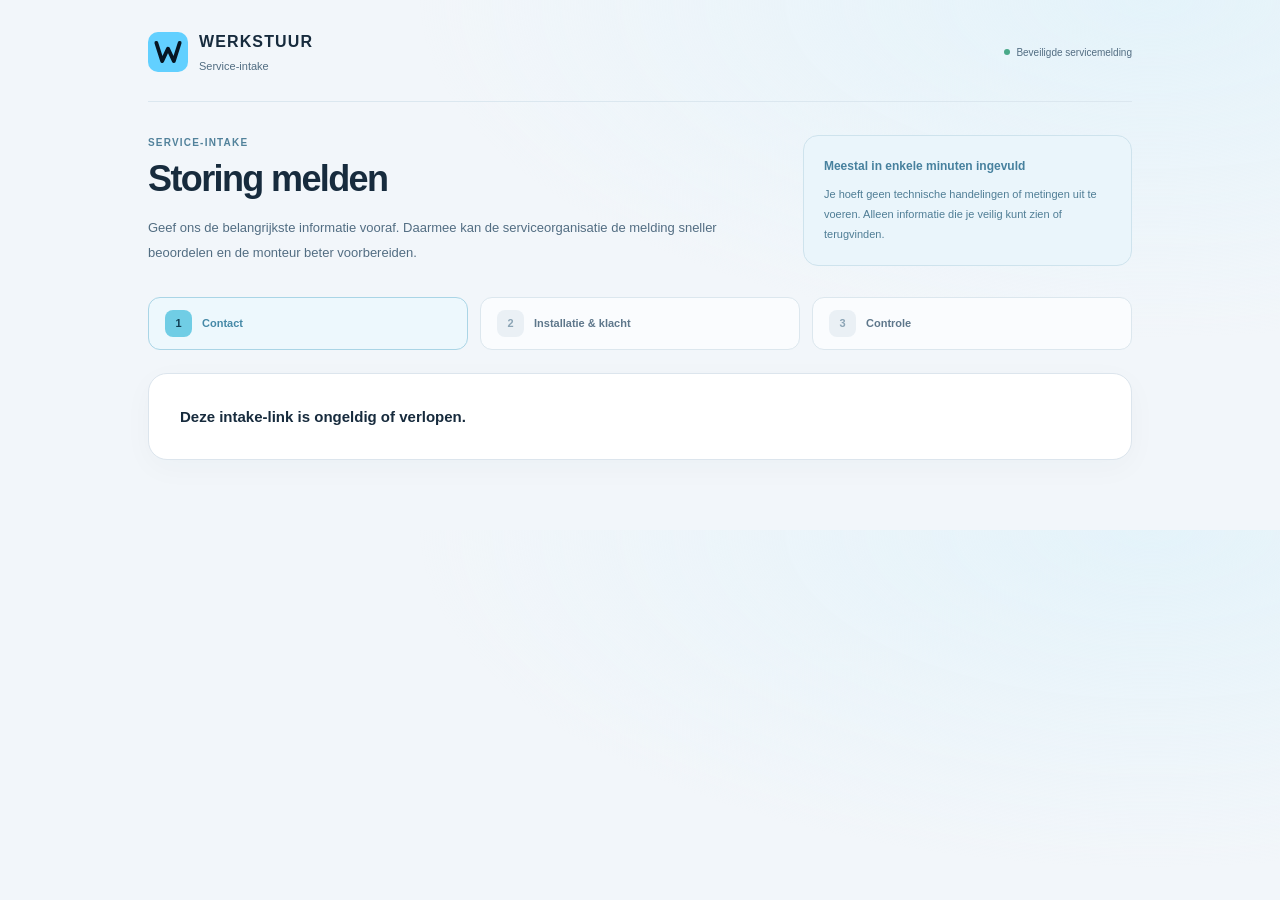
==== intake.html @ 2c89a147 "Match customer intake to the new workspace design" ====
<!doctype html>
<html lang="nl">
<head>
<meta charset="utf-8">
<meta name="viewport" content="width=device-width,initial-scale=1,viewport-fit=cover">
<meta name="theme-color" content="#f4f7f8">
<title>Werkstuur – Service-intake</title>

<link rel="stylesheet" href="/workspace-v200.css"><meta name="robots" content="noindex,nofollow">
</head>
<body class="intake-page">
<div class="shell">
<header class="topbar"><div class="brand"><svg class="ws-logo" viewBox="0 0 48 48" aria-hidden="true" focusable="false"><rect width="48" height="48" rx="12" fill="#62d0ff"/><path d="m10 13 7 22 7-15 7 15 7-22" fill="none" stroke="#071522" stroke-width="4.5" stroke-linecap="round" stroke-linejoin="round"/></svg><div class="brandcopy"><b>WERKSTUUR</b><span id="brandCompany">Service-intake</span></div></div><div class="secure"><i></i><span>Beveiligde servicemelding</span></div></header>
<section class="hero"><div><div class="eyebrow">Service-intake</div><h1 id="title">Storing melden</h1><div class="lead">Geef ons de belangrijkste informatie vooraf. Daarmee kan de serviceorganisatie de melding sneller beoordelen en de monteur beter voorbereiden.</div></div><aside class="hero-note"><b>Meestal in enkele minuten ingevuld</b><span>Je hoeft geen technische handelingen of metingen uit te voeren. Alleen informatie die je veilig kunt zien of terugvinden.</span></aside></section>
<div class="progress" aria-label="Voortgang"><div class="progress-step active" data-progress="1"><i>1</i><span>Contact</span></div><div class="progress-step" data-progress="2"><i>2</i><span>Installatie &amp; klacht</span></div><div class="progress-step" data-progress="3"><i>3</i><span>Controle</span></div></div>
<div id="form" class="card">
<section class="step" data-step="1"><div class="stephead"><div><div class="eyebrow">Contact</div><h2>Wie kunnen we bereiken?</h2><p>Deze gegevens worden alleen gebruikt voor de servicemelding en eventuele vervolgvragen.</p></div><span class="stepno">Stap 1 van 3</span></div><div class="grid2"><div class="field"><label class="required">Naam</label><input id="customer" autocomplete="name" placeholder="Voor- en achternaam"></div><div class="field"><label class="required">Plaats</label><input id="city" autocomplete="address-level2" placeholder="Plaats"></div><div class="field"><label>Telefoon <small>optioneel</small></label><input id="phone" autocomplete="tel" inputmode="tel" placeholder="06 …"></div><div class="field"><label>E-mail <small>optioneel</small></label><input id="email" autocomplete="email" inputmode="email" placeholder="naam@voorbeeld.nl"></div></div><div id="step1Error" class="err hidden" role="alert"></div></section>
<section class="step hidden" data-step="2"><div class="stephead"><div><div class="eyebrow">Installatie &amp; klacht</div><h2>Wat speelt er?</h2><p>Kies wat je weet. Model en serienummer mogen leeg blijven als je die niet kunt vinden.</p></div><span class="stepno">Stap 2 van 3</span></div><div class="grid2"><div><div class="field"><label class="required">Type installatie</label><select id="type" onchange="brandOptions()"><option>Laadpaal</option><option>Zonnepanelen</option><option>Thuisbatterij</option><option>Elektro</option></select></div><div class="field"><label class="required">Merk / fabrikant</label><select id="manufacturer" onchange="extraFields()"></select></div><div class="field"><label>Model <small>indien bekend</small></label><input id="model" placeholder="Bijv. Charge Lite / SE8K-RWS"></div><div class="field"><label>Serienummer <small>indien bekend</small></label><input id="serial"></div></div><div><div class="field"><label class="required">Wat is er aan de hand?</label><textarea id="problem" placeholder="Beschrijf kort wat je merkt, sinds wanneer en wat er op het scherm of in de app staat."></textarea></div><div id="extra"></div><div class="upload"><div class="field"><label>Foto <small>optioneel · max. 5 MB</small></label><input id="file" type="file" accept="image/*" onchange="updateFileHint()"></div><div class="filehint" id="fileHint">Een overzichtsfoto of duidelijke foto van een foutmelding kan helpen.</div></div></div></div><div class="safety" style="margin-top:14px"><span>!</span><div><b>Veiligheid eerst</b>Voer geen elektrische metingen uit en open geen behuizing. Bij rook, brandlucht, zichtbare brandschade of een elektrische schok: gebruik de installatie niet en neem direct contact op met een vakbedrijf of nooddienst waar nodig.</div></div><div id="step2Error" class="err hidden" role="alert"></div></section>
<section class="step hidden" data-step="3"><div class="stephead"><div><div class="eyebrow">Controle</div><h2>Controleer je melding</h2><p>Na verzenden wordt automatisch een servicereferentie aangemaakt.</p></div><span class="stepno">Stap 3 van 3</span></div><div class="summary" id="summary"></div><div class="privacy" id="privacyBox" style="margin-top:16px"></div><div class="field"><label class="checklabel"><input id="privacyAck" type="checkbox"><span>Ik heb de privacy-informatie bij deze servicemelding gelezen.</span></label></div><div id="step3Error" class="err hidden" role="alert"></div></section>
<div class="nav"><button class="btn hidden" id="backBtn" type="button" onclick="prevStep()">← Vorige</button><span></span><button class="btn primary wide" id="nextBtn" type="button" onclick="nextStep()">Verder →</button><button class="btn primary wide hidden" id="sendBtn" type="button" onclick="submitIntake()">Melding versturen →</button></div>
</div>
<div id="done" role="status" aria-live="polite" class="done hidden"><div class="done-icon"><svg class="ws-icon" viewBox="0 0 24 24" aria-hidden="true"><path d="m5 12 4 4L19 6"/></svg></div><h2>Melding ontvangen</h2><p>De serviceorganisatie kan je melding nu beoordelen en voorbereiden.</p><div class="successref"><span>Referentie</span><b id="doneRef">—</b></div><p id="doneDetail"></p></div>
</div>
<script>
const params=new URLSearchParams(location.search),token=params.get("token")||"",started=Date.now();let currentStep=1,portalInfo=null;
const byId=id=>document.getElementById(id);
function showError(id,msg){let el=byId(id);el.textContent=msg;el.classList.toggle("hidden",!msg)}
function setStep(step){currentStep=Math.max(1,Math.min(3,step));document.querySelectorAll(".step").forEach(x=>x.classList.toggle("hidden",Number(x.dataset.step)!==currentStep));document.querySelectorAll(".progress-step").forEach(x=>{let n=Number(x.dataset.progress);x.classList.toggle("active",n===currentStep);x.classList.toggle("done",n<currentStep)});backBtn.classList.toggle("hidden",currentStep===1);nextBtn.classList.toggle("hidden",currentStep===3);sendBtn.classList.toggle("hidden",currentStep!==3);if(currentStep===3)renderSummary();if(typeof linkIntakeLabels==='function')linkIntakeLabels();window.scrollTo({top:0,behavior:"smooth"})}
function validateStep(step){if(step===1){let missing=[];if(!customer.value.trim())missing.push("naam");if(!city.value.trim())missing.push("plaats");showError("step1Error",missing.length?`Vul eerst ${missing.join(" en ")} in.`:"");return !missing.length}if(step===2){let missing=[];if(!type.value)missing.push("type installatie");if(!manufacturer.value)missing.push("merk");if(!problem.value.trim())missing.push("omschrijving van het probleem");showError("step2Error",missing.length?`Vul eerst ${missing.join(", ")} in.`:"");return !missing.length}return true}
function nextStep(){if(validateStep(currentStep))setStep(currentStep+1)}function prevStep(){setStep(currentStep-1)}
function updateFileHint(){let f=file.files[0];fileHint.textContent=f?`${f.name} · ${Math.max(1,Math.round(f.size/1024))} KB geselecteerd`:`Een overzichtsfoto of duidelijke foto van een foutmelding kan helpen.`}
function brandOptions(){let t=type.value;let defaults=t==="Laadpaal"?["Easee","Alfen","Wallbox","Zaptec","Anders/onbekend"]:t==="Zonnepanelen"?["SolarEdge","GoodWe","Growatt","SMA","Enphase","Anders/onbekend"]:t==="Thuisbatterij"?["SolarEdge","GoodWe","BYD","Huawei","Tesla","Anders/onbekend"]:["Anders/onbekend"];let opts=(window.preflightEnabledBrands&&window.preflightEnabledBrands[t])||defaults;manufacturer.innerHTML=opts.map(x=>`<option>${x}</option>`).join("");extraFields()}
function extraFields(){let t=type.value,b=manufacturer.value;if(t==="Laadpaal"){let brand=b==="Easee"?`<div class="field"><label>Ziet u de laadpaal in de Easee-app als online?</label><select id="appOnline"><option value="">Onbekend</option><option value="online">Online</option><option value="offline">Offline</option></select></div><div class="field"><label>Welke status toont de Easee-app?</label><input id="appStatus" placeholder="Bijv. wachten, laden, authenticatie"></div><div class="field"><label>Is er een laadschema actief?</label><select id="scheduleActive"><option value="">Onbekend</option><option value="ja">Ja</option><option value="nee">Nee</option></select></div><div class="field"><label>Gebruikt de installatie een Equalizer / load balancing?</label><select id="equalizerPresent"><option value="">Onbekend</option><option value="ja">Ja</option><option value="nee">Nee</option></select></div><div class="field"><label>Wanneer werkte laden voor het laatst?</label><input id="lastSuccessful" placeholder="Bijv. gisterenavond"></div>`:"";extra.innerHTML=`<div class="field"><label>Welke kleur / status ziet u?</label><select id="led"><option value="">Onbekend</option><option>rood</option><option>groen</option><option>blauw</option><option>oranje</option></select></div><div class="field"><label>Laadt de auto bij een andere laadpaal?</label><select id="vehicle"><option value="">Onbekend</option><option value="ja">Ja</option><option value="nee">Nee</option></select></div><div class="field"><label>Foutcode <small>indien bekend</small></label><input id="errorCode"></div>${brand}`}
else if(t==="Zonnepanelen"){if(b==="SolarEdge")extra.innerHTML=`<div class="field"><label>Huidige productie / status</label><input id="production"></div><div class="field"><label>Foutcode uit SetApp / monitoring</label><input id="errorCode"></div><div class="field"><label>Is de installatie zichtbaar in SolarEdge monitoring?</label><select id="monitoringStatus"><option value="">Onbekend</option><option>online</option><option>offline</option></select></div><div class="field"><label>Rode LED</label><select id="redLed"><option value="">Onbekend</option><option>aan</option><option>knippert</option><option>uit</option></select></div><div class="field"><label>Groene LED</label><select id="greenLed"><option value="">Onbekend</option><option>aan</option><option>knippert</option><option>uit</option></select></div><div class="field"><label>Blauwe LED</label><select id="blueLed"><option value="">Onbekend</option><option>aan</option><option>knippert</option><option>uit</option></select></div><div class="field"><label>Wat gebeurde vlak voordat het probleem begon?</label><input id="recentEvent" placeholder="Bijv. stroomuitval / onbekend"></div>`;else if(b==="GoodWe")extra.innerHTML=`<div class="field"><label>Huidige productie / status</label><input id="production"></div><div class="field"><label>Foutmelding uit display / SolarGo / SEMS</label><input id="errorCode"></div><div class="field"><label>Brandt de rode FAULT-led?</label><select id="faultLed"><option value="">Onbekend</option><option>ja</option><option>nee</option></select></div><div class="field"><label>Is de omvormer zichtbaar in SEMS / SolarGo?</label><select id="monitoringStatus"><option value="">Onbekend</option><option>online</option><option>offline</option></select></div><div class="field"><label>Is er normaal stroom aanwezig in woning / gebouw?</label><select id="sitePower"><option value="">Onbekend</option><option value="ja">Ja</option><option value="nee">Nee</option></select></div>`;else extra.innerHTML=`<div class="field"><label>Huidige productie / status</label><input id="production"></div><div class="field"><label>Foutcode</label><input id="errorCode"></div>`}
else if(t==="Thuisbatterij"){let bfield=b==="GoodWe"?`<div class="field"><label>Is het systeem zichtbaar in SEMS / SolarGo?</label><select id="monitoringStatus"><option value="">Onbekend</option><option>online</option><option>offline</option></select></div><div class="field"><label>BMS-warning / status</label><input id="bmsWarning"></div>`:b==="SolarEdge"?`<div class="field"><label>Is het systeem zichtbaar in SolarEdge monitoring?</label><select id="monitoringStatus"><option value="">Onbekend</option><option>online</option><option>offline</option></select></div>`:"";extra.innerHTML=`<div class="field"><label>State of Charge / percentage</label><input id="soc"></div><div class="field"><label>Firmware / versie <small>indien bekend</small></label><input id="firmware"></div>${bfield}`}
else extra.innerHTML=`<div class="field"><label>Automaat / aardlek status zoals zichtbaar <small>niet resetten</small></label><input id="breaker"></div>`}
function addSummary(label,value){let row=document.createElement("div");row.className="summary-row";let a=document.createElement("span"),b=document.createElement("b");a.textContent=label;b.textContent=value||"—";row.append(a,b);summary.appendChild(row)}
function renderSummary(){summary.innerHTML="";addSummary("Naam",customer.value.trim());addSummary("Plaats",city.value.trim());addSummary("Contact",[phone.value.trim(),email.value.trim()].filter(Boolean).join(" · ")||"Niet opgegeven");addSummary("Installatie",`${type.value} · ${manufacturer.value}${model.value.trim()?` · ${model.value.trim()}`:""}`);addSummary("Probleem",problem.value.trim());addSummary("Foto",file.files[0]?.name||"Geen foto toegevoegd")}
async function init(){try{let r=await fetch(`/api/public-info?token=${encodeURIComponent(token)}`);if(!r.ok){form.innerHTML='<div class="step"><b>Deze intake-link is ongeldig of verlopen.</b></div>';return}let d=await r.json();portalInfo=d;document.documentElement.style.setProperty('--accent',d.brand_accent||'#168ec0');title.textContent=`${d.customer_portal_title||'Storing melden'} bij ${d.company}`;brandCompany.textContent=d.company||"Service-intake";document.title=(d.brand_name||'Werkstuur')+' · '+(d.customer_portal_title||'Service-intake');window.preflightEnabledBrands=d.enabled_brands||{};let company=d.company||"de serviceorganisatie";privacyBox.textContent="";let intro=document.createElement("div");intro.textContent=`${company} gebruikt de gegevens die u hier invult om uw servicemelding te beoordelen, contact met u op te nemen en een monteur voor te bereiden. Deel alleen gegevens die nodig zijn voor de storing.`;privacyBox.appendChild(intro);if(d.privacy_url){let link=document.createElement("a");link.href=d.privacy_url;link.target="_blank";link.rel="noopener noreferrer";link.textContent="Lees de volledige privacyverklaring";privacyBox.appendChild(link)}else if(d.support_email){let ex=document.createElement("div");ex.style.marginTop="7px";ex.textContent=`Privacyvragen: ${d.support_email}`;privacyBox.appendChild(ex)}let allowed=d.enabled_service_types||["Laadpaal","Zonnepanelen","Thuisbatterij","Elektro"];type.innerHTML=allowed.map(x=>`<option>${x}</option>`).join("");brandOptions()}catch(e){form.innerHTML='<div class="step"><b>De intake kon niet worden geladen. Probeer het later opnieuw.</b></div>'}}
async function fileData(){let f=file.files[0];if(!f)return null;if(f.size>5*1024*1024){throw new Error("De foto is groter dan 5 MB.")}let b64=await new Promise((res,rej)=>{let r=new FileReader();r.onload=()=>res(String(r.result).split(",")[1]);r.onerror=rej;r.readAsDataURL(f)});return {name:f.name,type:f.type,data_base64:b64}}
async function submitIntake(){showError("step3Error","");if(!privacyAck.checked){showError("step3Error","Bevestig eerst dat je de privacy-informatie hebt gelezen.");return}sendBtn.disabled=true;sendBtn.textContent="Versturen…";try{let t=type.value,e={photo_present:!!file.files[0],manufacturer:manufacturer.value,model:model.value,serial:serial.value};if(t==="Laadpaal"){e.led=byId("led")?.value;e.vehicle_tested=byId("vehicle")?.value;e.error_code=byId("errorCode")?.value;e.app_online=byId("appOnline")?.value;e.app_status=byId("appStatus")?.value;e.schedule_active=byId("scheduleActive")?.value;e.equalizer_present=byId("equalizerPresent")?.value;e.last_successful=byId("lastSuccessful")?.value}else if(t==="Zonnepanelen"){e.production=byId("production")?.value;e.error_code=byId("errorCode")?.value;e.monitoring_status=byId("monitoringStatus")?.value;e.red_led=byId("redLed")?.value;e.green_led=byId("greenLed")?.value;e.blue_led=byId("blueLed")?.value;e.recent_event=byId("recentEvent")?.value;e.fault_led=byId("faultLed")?.value;e.site_power=byId("sitePower")?.value}else if(t==="Thuisbatterij"){e.soc=byId("soc")?.value;e.firmware=byId("firmware")?.value;e.monitoring_status=byId("monitoringStatus")?.value;e.bms_warning=byId("bmsWarning")?.value}else e.breaker=byId("breaker")?.value;let payload={token,privacy_acknowledged:true,customer:customer.value.trim(),city:city.value.trim(),phone:phone.value.trim(),email:email.value.trim(),type:t,problem:problem.value.trim(),extra:e,intake_seconds:Math.round((Date.now()-started)/1000),file:await fileData()};let r=await fetch("/api/public-intake",{method:"POST",headers:{"Content-Type":"application/json"},body:JSON.stringify(payload)});let d=await r.json();if(!r.ok)throw new Error(d.error||"Versturen mislukt");form.classList.add("hidden");document.querySelector(".progress").classList.add("hidden");done.classList.remove("hidden");doneRef.textContent=d.case_no||"—";doneDetail.textContent=d.missing?.length?`De planner kan nog aanvullende informatie opvragen: ${d.missing.join(", ")}.`:`De melding bevat voldoende informatie voor de eerste beoordeling.`;window.scrollTo({top:0,behavior:"smooth"})}catch(e){showError("step3Error",e.message||"Versturen mislukt. Probeer opnieuw.")}finally{sendBtn.disabled=false;sendBtn.textContent="Melding versturen →"}}
init();
</script>
<script src="/intake-ui-v200.js"></script></body>
</html>
---- workspace-v200.css ----
/* Werkstuur workspace 2.0 — one visual system for the complete service flow. */
:root{--bg:#f3f6fa;--panel:#fff;--panel-soft:#f8fafc;--line:#dce5ed;--text:#172b3d;--muted:#5f7488;--accent:#62d0ff;--action:#087dad;--good:#18794e;--warn:#966115;--danger:#b9434e;--side:#071522;--radius:18px;--shadow:0 8px 30px #18354e08;--accent-ink:#071522}
*{box-sizing:border-box}html{scroll-behavior:smooth}body{margin:0;background:var(--bg);color:var(--text);font-family:Inter,-apple-system,BlinkMacSystemFont,"Segoe UI",sans-serif;font-size:14px;line-height:1.55;-webkit-font-smoothing:antialiased}button,input,textarea,select{font:inherit}button,a,input,textarea,select,summary{-webkit-tap-highlight-color:transparent}button{cursor:pointer}a{color:var(--action);text-underline-offset:3px}button:disabled{cursor:wait;opacity:.6}button[aria-current=page]:disabled{cursor:default;opacity:1}.hidden,[hidden]{display:none!important}:focus-visible{outline:3px solid #31a9dd;outline-offset:4px}h1,h2,h3,p{margin-top:0}h2{font-size:30px;line-height:1.2;letter-spacing:-.035em;margin-bottom:8px}h3{font-size:17px;line-height:1.35;letter-spacing:-.015em;margin-bottom:14px}small{font-size:12px}svg.ws-icon{width:20px;height:20px;stroke:currentColor;stroke-width:1.7;stroke-linecap:round;stroke-linejoin:round;fill:none;flex:0 0 auto;vertical-align:middle}.ws-logo{display:block;width:40px;height:40px;flex:0 0 auto}.sub{font-size:13px;color:var(--muted);line-height:1.65}.eyebrow,.cc-kicker{display:block;font-size:10px;line-height:1.5;font-weight:750;letter-spacing:.12em;text-transform:uppercase;color:#52829b;margin-bottom:8px}.full{width:100%}.section{margin-top:20px}.good{color:var(--good)}.warn{color:var(--warn)}.bad{color:var(--danger)}
.btn{min-height:42px;display:inline-flex;align-items:center;justify-content:center;gap:8px;border:1px solid #cddbe5;border-radius:11px;background:#fff;color:#29465c;padding:10px 15px;font-size:13px;font-weight:650;line-height:1.3;text-decoration:none;transition:background .15s,border-color .15s,box-shadow .15s}.btn:hover{background:#f1f7fa;border-color:#94b3c8}.btn.primary{background:var(--accent);border-color:var(--accent);color:var(--accent-ink);box-shadow:0 4px 12px #2297c51a}.btn.primary:hover{filter:brightness(.96);box-shadow:0 6px 18px #2297c52a}.btn svg{width:17px;height:17px}.btn-quiet{background:transparent;border-color:transparent}.btn-danger{color:var(--danger);border-color:#e8c6cb;background:#fff7f7}.ws-iconbutton{width:42px;height:42px;padding:0;display:grid;place-items:center;border:1px solid var(--line);border-radius:11px;background:#fff;color:#466479}.cc-textbtn{display:inline-flex;align-items:center;gap:7px;border:0;background:transparent;color:var(--action);padding:7px 0;font-size:12px;font-weight:700}.cc-textbtn:hover{text-decoration:underline}.cc-inline-actions,.ws-actions{display:flex;align-items:center;flex-wrap:wrap;gap:9px}
/* Application shell */
.app{display:grid;grid-template-columns:248px minmax(0,1fr);min-height:100vh}.app>aside{position:sticky;top:0;height:100vh;display:flex;flex-direction:column;min-width:0;padding:25px 17px 16px;background:linear-gradient(180deg,#091b2b,#071522);border-right:1px solid #0e2b40;z-index:40;color:#dce9f2;overflow-y:auto}.cc-brand{display:flex;align-items:center;gap:11px;padding:0 8px 24px}.cc-brandmark{display:grid;place-items:center;width:39px;height:39px}.cc-brandcopy{line-height:1.25;min-width:0}.cc-brandcopy strong{display:block;font-size:15px;letter-spacing:.08em}.cc-brandcopy span{display:block;margin-top:4px;font-size:11px;color:#89a5b9}.cc-nav{flex:1;display:block}.cc-navgroup{margin:10px 0 22px}.cc-navlabel{padding:0 13px 8px;font-size:9px;letter-spacing:.14em;color:#607f95;font-weight:750}.cc-nav button{display:flex;align-items:center;gap:11px;width:100%;min-height:46px;text-align:left;margin:4px 0;padding:10px 12px;border:1px solid transparent;background:transparent;border-radius:11px;color:#9bb4c7;font-size:13px;font-weight:550;line-height:1.4;transition:background .15s,color .15s}.cc-nav button:hover{background:#112b3e;color:#e9f6ff}.cc-nav button.active{background:linear-gradient(100deg,#123c52,#123044);border-color:#235569;color:#b4edff;box-shadow:inset 3px 0 var(--accent)}.cc-navicon{display:grid;place-items:center;width:23px;height:23px;flex:0 0 23px;color:#7199b1}.cc-nav button.active .cc-navicon{color:var(--accent)}.cc-navicon .ws-icon{width:20px;height:20px}.cc-profile{display:grid;grid-template-columns:37px minmax(0,1fr) 30px;align-items:center;gap:9px;border-top:1px solid #1a3448;padding:18px 5px 1px;margin-top:auto}.cc-avatar{width:37px;height:37px;display:grid;place-items:center;border-radius:12px;background:#18394b;color:#b2eaff;font-size:12px;font-weight:750}.cc-profilecopy{min-width:0}.cc-profilecopy strong{display:block;font-size:12px;white-space:nowrap;overflow:hidden;text-overflow:ellipsis}.cc-profilecopy span{display:block;font-size:10px;color:#7f9bb1;white-space:nowrap;overflow:hidden;text-overflow:ellipsis;margin-top:2px}.cc-logout{display:grid;place-items:center;width:30px;height:35px;border:0;background:transparent;color:#819eb4;border-radius:8px}.cc-logout:hover{background:#17354a;color:#fff}
.app>main{padding:0 32px 56px;min-width:0;width:100%;max-width:1580px;margin:0 auto}.cc-workspacebar{display:flex;align-items:center;justify-content:space-between;gap:20px;min-height:82px;border-bottom:1px solid var(--line);margin-bottom:30px;background:var(--bg)}.cc-workspace{display:flex;align-items:center;gap:12px;min-width:0}.ws-workspace-icon{display:grid;place-items:center;width:39px;height:39px;border:1px solid #d1e0e9;border-radius:12px;background:#fff;color:#42718a}.ws-workspace-copy{min-width:0}.cc-workspace-label{display:block;font-size:10px;color:#7b90a0;margin-bottom:2px}.cc-workspace strong{display:block;font-size:13px;max-width:300px;overflow:hidden;white-space:nowrap;text-overflow:ellipsis}.cc-workspace-pill{font-size:9px;padding:3px 7px;border:1px solid #cfdee7;border-radius:6px;color:#54758a;background:#edf5f9;letter-spacing:.05em;text-transform:uppercase}.ws-workspace-actions{display:flex;align-items:center;gap:18px}.ws-global-search{display:flex;align-items:center;gap:10px;width:280px;background:#fff;border:1px solid var(--line);border-radius:11px;padding:0 12px;color:#859aaa;min-height:41px}.ws-global-search input{width:100%;min-width:0;background:transparent;color:var(--text);border:0;outline:0;padding:10px 0;font-size:12px}.ws-global-search:focus-within{border-color:#7fbddb;box-shadow:0 0 0 3px #57c8f116}.ws-global-search input::placeholder{color:#8295a4}.ws-global-search kbd{font-size:10px;border:1px solid #dde5eb;border-radius:5px;padding:1px 4px;white-space:nowrap;color:#8b9eac}.cc-page{display:flex;align-items:center;gap:12px;font-size:11px;color:#8295a4}.cc-page>#pageLabel{display:none}.cc-live{display:flex;align-items:center;gap:6px;white-space:nowrap;color:#668696;font-size:11px}.cc-live i{width:6px;height:6px;border-radius:50%;background:#33a87b;box-shadow:0 0 0 3px #33a87b12}.cc-live.busy i{background:#409ccb;animation:pulse 1s ease-in-out infinite}.cc-live.offline{color:var(--warn)}.cc-live.offline i{background:#c29437}.ws-mobile-toggle,.ws-mobile-search,.ws-nav-backdrop{display:none}.ws-breadcrumb{display:flex;align-items:center;gap:6px;color:#8096a6;font-size:11px;margin-bottom:14px}.ws-breadcrumb strong{font-weight:550;color:#527389}.cc-pagehead,.top{display:flex;align-items:flex-start;justify-content:space-between;gap:22px;margin-bottom:24px}.cc-pagehead .sub,.top .sub{max-width:660px}.cc-pagehead .eyebrow,.top .eyebrow{margin-bottom:6px}.cc-pagehead h2,.top h2{margin-bottom:8px}.cc-pagehead>.btn,.top>.btn{flex:0 0 auto}.ws-page-actions{display:flex;align-items:center;gap:9px;flex-wrap:wrap}.ws-context-banner{display:flex;align-items:center;gap:12px;background:#eaf5fb;border:1px solid #c9e5f1;border-radius:12px;padding:12px 16px;margin-bottom:23px;color:#345d77;font-size:12px}.ws-context-banner .ws-icon{color:#3686ad}.ws-context-banner>div{flex:1}.ws-context-banner .cc-textbtn{white-space:nowrap}.ws-setup-banner{background:#fffdf8;border-color:#ece3ce;color:#71602e}.ws-setup-banner .ws-icon{color:#a3893d}
/* Cards and useful hierarchy */
.card,.cc-panel{min-width:0;border:1px solid var(--line);border-radius:var(--radius);background:var(--panel);padding:22px;box-shadow:var(--shadow)}.card h3,.cc-panel h3{margin-top:0}.grid4,.cc-metrics{display:grid;grid-template-columns:repeat(4,minmax(0,1fr));gap:15px;margin-top:0}.grid4{margin-top:20px}.cc-metrics{margin-bottom:23px}.grid2{display:grid;grid-template-columns:minmax(0,1.25fr) minmax(0,1fr);gap:20px}.metric small{display:block;font-size:11px;color:var(--muted);line-height:1.5}.metric b{display:block;font-size:28px;line-height:1.2;font-weight:750;letter-spacing:-.04em;margin:12px 0 7px;overflow-wrap:anywhere}.cc-metric{min-height:130px;display:flex;align-items:center;gap:15px;padding:22px;border:1px solid var(--line);border-radius:var(--radius);background:#fff;box-shadow:var(--shadow)}.cc-metricicon{width:42px;height:42px;display:grid;place-items:center;flex:0 0 42px;border-radius:13px;background:#eff6fb;color:#397791}.cc-metricicon .ws-icon{width:22px;height:22px}.cc-metric small{display:block;font-size:11px;font-weight:600;color:#6b8294}.cc-metric b{display:block;font-size:28px;line-height:1.2;letter-spacing:-.04em;margin:4px 0;font-weight:750}.cc-metric span{display:block;font-size:10px;color:#94a5b1}.cc-metric.attention .cc-metricicon{background:#fff5df;color:#b18424}.cc-metric.readiness .cc-metricicon{background:#e7f8f8;color:#1e959a}.cc-dashboardgrid{display:grid;grid-template-columns:minmax(0,1.65fr) minmax(260px,.7fr);gap:20px}.cc-mainpanel{padding:0;overflow:hidden}.cc-panelhead{display:flex;align-items:center;justify-content:space-between;gap:15px;padding:21px 22px;border-bottom:1px solid #ecf0f4}.cc-panelhead h3{font-size:16px;margin:2px 0 0}.cc-kicker{font-size:9px;letter-spacing:.1em;color:#8099aa;margin-bottom:5px}.cc-sidepanel{display:grid;align-content:start;gap:20px;background:transparent;padding:0;position:static;height:auto;border:0;color:var(--text)}.cc-prioritypanel{padding:0;overflow:hidden}.cc-prioritypanel .cc-panelhead{padding:20px}.cc-prioritylist{display:grid;gap:8px;padding:14px}.cc-priorityitem{display:grid;grid-template-columns:7px minmax(0,1fr) auto;gap:11px;align-items:center;width:100%;border:1px solid #e6edf2;border-radius:11px;padding:12px;text-align:left;background:#fafcfd;color:var(--text);transition:background .15s,border-color .15s}.cc-priorityitem:hover{background:#f0f8fc;border-color:#b9d6e5}.cc-priorityitem>i{width:6px;height:6px;border-radius:50%;background:#d4a341}.cc-priorityitem.review>i{background:#49a4c9}.cc-priorityitem b{display:block;font-size:12px;line-height:1.45}.cc-priorityitem small{display:block;color:#8094a4;font-size:10px;margin-top:3px}.cc-priorityscore{font-size:11px;font-weight:600;color:#7795a6}.cc-priorityempty{font-size:12px;color:#8498a6;padding:17px 10px;text-align:center}.cc-nextpanel{background:linear-gradient(145deg,#0b273b,#102e43);color:#fff;border-color:#173c55;padding:23px}.cc-nextpanel h3{font-size:19px;margin:8px 0 12px}.cc-nextpanel p{font-size:12px;color:#9eb8cb;line-height:1.8}.cc-nextpanel .cc-kicker{color:#74c8e8}.cc-nextpanel .btn{background:#123a50;border-color:#31566c;color:#c6eaff;font-size:12px}.cc-contextpanel p,.cc-info p{color:var(--muted);font-size:12px}.cc-ownergrid{display:grid;grid-template-columns:minmax(0,1.6fr) minmax(290px,.75fr);gap:20px}.cc-owner-side{display:grid;gap:20px;align-content:start}.cc-contextvalue{font-size:12px;color:#7791a3}.cc-divider{border-top:1px solid var(--line);margin:20px 0}.cc-createorg{background:#fff;border:1px solid var(--line);border-radius:var(--radius);overflow:hidden}.cc-createorg summary{cursor:pointer;display:flex;align-items:center;gap:9px;list-style:none;padding:20px;font-size:13px;font-weight:650}.cc-createorg summary::-webkit-details-marker{display:none}.cc-createorg summary:after{content:"+";margin-left:auto;color:#6e99b0}.cc-createorg[open] summary:after{content:"−"}.cc-createbody{padding:0 20px 20px;border-top:1px solid #edf1f4}.cc-formgrid{display:grid;grid-template-columns:1fr 1fr;gap:12px}.cc-orglist{display:grid;gap:12px}.cc-orgcard{display:grid;grid-template-columns:minmax(140px,1fr) auto;gap:14px;padding:19px;border:1px solid #dfE8ef;background:#fff;border-radius:14px}.cc-orgcard.current{border-color:#a7d4e7;background:#f7fcfe;box-shadow:inset 3px 0 #46b9dd}.cc-orgname b{font-size:14px;font-weight:650}.cc-orgname small,.cc-orgmeta small{display:block;font-size:10px;color:#8099aa;margin-top:4px}.cc-orgmeta{font-size:11px;grid-column:1}.cc-orgactions{display:flex;align-items:center;justify-content:flex-end;gap:7px;grid-column:2;grid-row:2}.cc-orgactions .btn{font-size:11px;min-height:36px;padding:8px 11px}.cc-orgstatus{display:flex;align-items:center;gap:7px;justify-content:flex-end;font-size:10px;color:#7291a3}.cc-orgstatus i{display:inline-block;width:6px;height:6px;border-radius:50%;background:#86a0b2}.cc-orgstatus i.active,.cc-orgstatus i.pilot{background:#38a580}.cc-orgstatus i.onboarding{background:#c59a38}.cc-orgstatus i.suspended{background:#be777d}
/* Dossier lists */
.table{padding:0;overflow:hidden;margin-top:20px}.cc-table{margin:0;border:0;border-radius:0;box-shadow:none}.row{display:grid;grid-template-columns:minmax(160px,1.3fr) minmax(135px,1fr) minmax(120px,.85fr) 95px 65px;align-items:center;gap:14px;padding:17px 22px;border:0;border-bottom:1px solid #eaf0f4;font-size:12px;line-height:1.45;min-width:0}.row:last-child{border-bottom:0}.row>div,.row>span{min-width:0;overflow-wrap:anywhere}.row.head{padding-top:12px;padding-bottom:12px;background:#f8fafc;color:#8099aa;font-size:9px;font-weight:650;letter-spacing:.06em;text-transform:uppercase}.row.case{width:100%;background:#fff;text-align:left;cursor:pointer;color:var(--text);transition:background .15s}.row.case:hover{background:#f3f9fc}.row.case:focus-visible{outline-offset:-3px}.row.case b{font-weight:650;font-size:12px}.row .sub{font-size:10px;color:#879dac}.ws-type>b{font-size:11px;font-weight:600}.ws-action{display:flex;justify-content:flex-end;color:#6890a6}.ws-action .ws-icon{width:17px;height:17px}.pill{display:inline-flex;align-items:center;gap:5px;max-width:100%;border:1px solid #dce7ee;border-radius:7px;background:#f3f7fa;color:#638498;padding:4px 8px;font-size:10px;font-weight:550;line-height:1.35;white-space:normal}.pill.good{color:#287858;background:#edf8f0;border-color:#c9e9d7}.pill.warn{color:#9b782b;background:#fff8e8;border-color:#efdfb6}.pill.review{color:#3687ac;background:#edf8fd;border-color:#c9e8f5}.pill .ws-icon{width:12px;height:12px}.ws-score{display:flex;align-items:center;gap:8px}.ws-score b{font-size:11px!important}.ws-scorebar{display:block;width:40px;height:4px;border-radius:4px;background:#e5edf2;overflow:hidden}.ws-scorebar i{display:block;height:100%;background:#65bad5;border-radius:4px}.ws-empty{padding:45px 25px;text-align:center;color:#819aaa;font-size:12px;line-height:1.75}.ws-empty>.ws-icon{width:32px;height:32px;color:#a3bccb;margin-bottom:13px}.ws-empty b{display:block;font-size:14px;font-weight:650;color:#42677e;margin-bottom:6px}.ws-empty p{margin:0 auto;max-width:360px}.ws-empty .btn{margin-top:18px}.cc-casebar{display:grid;grid-template-columns:minmax(230px,1fr) 175px 185px auto;align-items:center;gap:10px;padding:15px;background:#fff;border:1px solid var(--line);border-radius:14px}.cc-search{display:flex;align-items:center;gap:9px;min-width:0;border:1px solid var(--line);border-radius:10px;background:#fbfdfe;padding:0 12px;min-height:43px;color:#7a98aa}.cc-search input{width:100%;min-width:0;border:0;background:transparent;outline:0;color:var(--text);font-size:12px;padding:10px 0}.cc-search:focus-within{border-color:#7ebed7;box-shadow:0 0 0 3px #61c9ef13}.cc-search input::placeholder{color:#8da2af}.cc-casebar select{width:100%;min-width:0;height:43px;font-size:12px;background:#fff;border:1px solid var(--line);border-radius:10px;padding:0 11px;color:#55768b;cursor:pointer}.cc-clearfilters{min-height:43px;font-size:11px}.cc-case-meta{font-size:11px;color:#819aaa;padding:15px 3px 0;min-height:37px}.cc-casetable{margin-top:9px}.ws-team-list .row{grid-template-columns:minmax(150px,1.2fr) minmax(160px,1.3fr) 140px}.ws-user{display:flex;align-items:center;gap:10px}.ws-user-avatar{display:grid;place-items:center;width:34px;height:34px;border-radius:11px;background:#edf6fa;color:#4e8da7;font-size:11px;font-weight:650}.ws-account-list{overflow-x:auto}.ws-account-list .row{grid-template-columns:160px minmax(180px,1fr) 110px 75px minmax(260px,1.6fr)}.ws-account-list .row>div:last-child{display:flex;align-items:center;flex-wrap:wrap;gap:5px}.ws-account-list .btn{font-size:10px;padding:7px 8px;min-height:33px}
/* Case workspace */
.ws-case-top{display:flex;align-items:center;justify-content:space-between;gap:16px;margin-bottom:20px}.ws-case-hero{display:flex;align-items:center;justify-content:space-between;gap:25px;padding:23px 27px;border:1px solid #d4e4ed;border-radius:18px;background:linear-gradient(110deg,#fff 40%,#eef8fc);margin-bottom:22px;box-shadow:var(--shadow)}.ws-caseid{font-size:10px;font-weight:750;color:#7597aa;letter-spacing:.12em;margin-bottom:9px}.ws-case-hero h2{font-size:27px;margin-bottom:11px}.ws-casefacts{display:flex;align-items:center;flex-wrap:wrap;gap:8px;font-size:11px;color:#69889c}.ws-casefacts>span+span:not(:has(.pill)){border-left:1px solid #d4e2ec;padding-left:8px}.ws-scoreorb{position:relative;width:85px;height:85px;display:flex;flex-direction:column;align-items:center;justify-content:center;flex:0 0 85px;border-radius:50%;background:conic-gradient(#62c5db var(--score,0%),#dbeaf0 0);isolation:isolate}.ws-scoreorb:before{position:absolute;content:"";inset:5px;border-radius:50%;background:#f5fcff;z-index:-1}.ws-scoreorb b{font-size:24px;font-weight:700;color:#367c95;line-height:1.2;letter-spacing:-.04em}.ws-scoreorb small{font-size:8px;letter-spacing:.04em;color:#7396a7;margin-top:4px}.ws-case-layout{display:grid;grid-template-columns:minmax(0,1.65fr) minmax(280px,.75fr);gap:22px;align-items:start}.ws-case-sidebar{display:grid;gap:18px;align-content:start}.ws-case-sidebar .card{padding:21px}.ws-case-sidebar .card.section{margin-top:0}.ws-case-tabs{display:flex;gap:4px;border-bottom:1px solid #d6e3ed;margin:0 0 19px;overflow-x:auto;scrollbar-width:thin}.ws-case-tabs button{min-height:45px;padding:10px 13px;border:0;border-bottom:2px solid transparent;border-radius:8px 8px 0 0;background:transparent;color:#7794a6;font-size:12px;white-space:nowrap;font-weight:550;display:flex;align-items:center;gap:7px}.ws-case-tabs .ws-icon{width:16px;height:16px}.ws-case-tabs button.active{border-bottom-color:#31afd3;background:#e8f5fa;color:#267693}.ws-case-tabs button:hover{background:#edf5fa;color:#437c97}.ws-case-pane>.card.section{margin-top:0}.ws-case-pane>.card{padding:26px}.ws-case-pane>.card h3{font-size:18px}.ws-kv-grid{display:grid;grid-template-columns:1fr 1fr;gap:5px 24px}.kv{display:grid;grid-template-columns:minmax(100px,.75fr) minmax(0,1fr);gap:15px;font-size:12px;line-height:1.65;padding:9px 0;border-bottom:1px solid #eef3f6;overflow-wrap:anywhere}.kv:last-child{border:0}.kv>span:first-child{color:#7794a6}.kv b{font-weight:600;color:#385c74}.ws-problem{font-size:14px;line-height:1.85;padding:17px 19px;background:#f4f8fb;border:1px solid #e1eaf1;border-radius:12px;margin:12px 0 20px;white-space:pre-wrap;color:#385b71;overflow-wrap:anywhere}.ws-case-note{display:flex;align-items:flex-start;gap:10px;padding:13px 15px;background:#f6fafc;border:1px solid #e1ecf3;border-radius:11px;font-size:11px;color:#7591a3;line-height:1.8;margin-top:16px}.ws-case-note .ws-icon{width:17px;height:17px;flex:0 0 17px;color:#6da9c0;margin-top:2px}.check{display:flex;align-items:flex-start;gap:9px;background:#f8fbfd;border:1px solid #e3edf3;border-radius:11px;padding:13px 15px;margin:9px 0;font-size:12px;color:#557990;line-height:1.8}.check>.ws-icon{width:16px;height:16px;flex:0 0 16px;margin-top:3px;color:#529bb8}.check.warn{background:#fffaf0;border-color:#f0e4c9;color:#8e753f}.check.warn>.ws-icon{color:#b0934c}.note{border:1px solid #e0eaf1;border-radius:12px;padding:17px 19px;margin:11px 0;background:#fbfdfe;font-size:13px}.note>b{display:block;font-size:12px;color:#436f89;margin-bottom:7px}.note>div{white-space:pre-wrap;overflow-wrap:anywhere}.note small{display:block;font-size:10px;color:#91a7b4;margin-top:10px}.attachment{display:flex;align-items:center;gap:13px;border:1px solid #dee9f0;border-radius:12px;padding:15px;margin:10px 0;background:#fbfdfe}.ws-file-icon{display:grid;place-items:center;width:41px;height:45px;background:#eaf4fa;border-radius:11px;color:#4c9fc0;flex:0 0 41px}.ws-file-info{min-width:0;flex:1}.ws-file-info b{display:block;font-size:12px;overflow-wrap:anywhere}.ws-file-info small{font-size:10px;color:#8aa1b0}.attachment .btn{min-height:35px;font-size:11px;padding:8px 10px}.cc-techdetails{border-top:1px solid var(--line);padding-top:16px}.cc-techdetails summary{cursor:pointer;font-size:11px;font-weight:650;color:#6a8b9f}.cc-techdetails[open] summary{margin-bottom:10px}.ws-side-score{display:flex;align-items:center;justify-content:space-between;gap:15px;margin-bottom:12px}.ws-side-score b{font-size:27px;color:#4696b5;letter-spacing:-.04em}.ws-side-score small{font-size:10px;color:#7797a9}.ws-side-score .ws-scorebar{width:74px;height:6px}.ws-readonly-banner{margin-bottom:20px}
/* Technician focus */
.ws-work-summary{display:flex;gap:10px;flex-wrap:wrap;margin:0 0 23px}.ws-work-chip{display:flex;align-items:center;gap:10px;min-width:150px;border:1px solid var(--line);background:#fff;border-radius:13px;padding:12px 16px;font-size:11px;color:#6c899e}.ws-work-chip b{font-size:20px;color:#395e76;line-height:1.3}.ws-workbar{max-width:550px;margin-bottom:20px}.ws-worklist{display:grid;grid-template-columns:repeat(2,minmax(0,1fr));gap:19px}.ws-work-card{border:1px solid var(--line);background:#fff;border-radius:var(--radius);padding:24px;text-align:left;box-shadow:var(--shadow);color:var(--text)}.ws-work-card h3{font-size:20px;margin:11px 0 9px}.ws-work-card .ws-casefacts{margin-bottom:18px}.ws-work-head{display:flex;align-items:center;justify-content:space-between;gap:10px}.ws-work-head .ws-caseid{margin:0}.ws-work-card .ws-problem{font-size:12px;padding:12px 14px;margin:10px 0 16px;line-height:1.7}.ws-work-card .btn{width:100%;margin-top:17px}.ws-work-card .check{font-size:11px;padding:9px 12px}
/* Forms, reports and settings */
.field{margin:17px 0;min-width:0}.field>label{display:block;font-size:12px;font-weight:550;color:#5b7e95;margin-bottom:7px;line-height:1.6}.field input:not([type=checkbox]):not([type=radio]),.field textarea,.field select{width:100%;min-width:0;border:1px solid #ccdce7;background:#fcfdff;color:var(--text);border-radius:10px;padding:11px 13px;font-size:14px;min-height:43px;line-height:1.5;transition:border-color .15s,box-shadow .15s}.field textarea{min-height:110px;resize:vertical}.field input::placeholder,.field textarea::placeholder{color:#93a9b8;font-size:12px}.field input:focus,.field textarea:focus,.field select:focus{outline:0;border-color:#66b7d5;box-shadow:0 0 0 3px #56bee919}.field input:disabled,.field textarea:disabled,.field select:disabled{background:#f1f5f8;color:#8298a7;cursor:default}.field input[type=checkbox],.field input[type=radio]{width:17px;height:17px;margin:0 7px 0 0;accent-color:#329ab9;vertical-align:middle}.field label:has(input[type=checkbox]){display:flex;align-items:flex-start;gap:5px;padding:11px 13px;border:1px solid #e0e9f0;border-radius:10px;background:#fafcfe;margin:7px 0;font-size:12px}.field label input[type=checkbox]{flex:0 0 17px;margin-top:2px}.field input[type=file]{padding:9px;font-size:12px}.field input[type=file]::file-selector-button{font:inherit;font-size:11px;border:1px solid #d7e5ee;background:#eef6fa;color:#4b7891;border-radius:7px;padding:7px 10px;margin-right:10px;cursor:pointer}.ws-form-help{font-size:11px;color:#8da5b5;line-height:1.7;margin-top:7px}.linkbox{font-size:12px;word-break:break-all;border:1px solid #d7e6ef;background:#f5fafd;border-radius:11px;padding:15px;color:#547e98;line-height:1.8}.cc-hubgrid,.cc-managegrid{display:grid;grid-template-columns:repeat(3,minmax(0,1fr));gap:18px}.cc-hubcard,.cc-managecard{display:flex;align-items:flex-start;gap:15px;text-align:left;padding:25px 22px;border:1px solid var(--line);border-radius:17px;background:#fff;color:var(--text);box-shadow:var(--shadow);transition:border-color .15s,transform .15s,box-shadow .15s}.cc-hubcard:hover,.cc-managecard:hover{border-color:#a2ccdf;transform:translateY(-2px);box-shadow:0 12px 25px #25415b09}.cc-hubicon,.cc-managecard>span{display:grid;place-items:center;width:43px;height:43px;flex:0 0 43px;background:#edf6fb;color:#4b9abb;border-radius:12px}.cc-hubcard>div,.cc-managecard>div{min-width:0;flex:1}.cc-hubcard b,.cc-managecard b{display:block;font-size:14px;font-weight:650;line-height:1.5}.cc-hubcard small,.cc-managecard small{display:block;font-size:11px;color:#829dac;line-height:1.85;margin-top:7px}.cc-hubcard>i,.cc-managecard>i{display:none}.cc-pilot-context{display:flex;align-items:center;justify-content:space-between;gap:20px}.cc-pilot-context h3{margin-bottom:7px}.cc-pilot-context p{margin-bottom:0}.cc-flowstep{display:flex;align-items:center;gap:14px;padding:16px 0;border-bottom:1px solid #edf2f6}.cc-flowstep:last-child{border:0}.cc-flowstep>i{display:grid;place-items:center;width:33px;height:33px;flex:0 0 33px;border-radius:10px;border:1px solid #d3e7f1;background:#eef8fc;font-size:12px;font-style:normal;font-weight:650;color:#5795b4}.cc-flowstep b{display:block;font-size:12px;font-weight:600}.cc-flowstep small{display:block;font-size:10px;color:#88a1b0;margin-top:4px}.ws-danger{background:#fff;border:1px solid #ead5d8;border-radius:15px;padding:0;overflow:hidden}.ws-danger summary{cursor:pointer;color:#a56069;font-size:12px;font-weight:650;padding:20px;list-style:none;display:flex;align-items:center;gap:10px}.ws-danger summary:after{content:"+";margin-left:auto}.ws-danger[open] summary:after{content:"−"}.ws-danger-body{padding:0 22px 23px}.ws-danger-body>.sub{color:#9c7b81;font-size:11px}.statusline{display:flex;align-items:center;gap:8px;font-size:12px;margin-top:10px}.statusdot{display:inline-block;width:7px;height:7px;background:#9db1c0;border-radius:50%;flex:0 0 7px}.statusdot.ok{background:#39a37c}.statusdot.bad{background:#bd737c}.statusdot.warn{background:#c5a14a}.statusmono{font-size:10px;font-family:ui-monospace,SFMono-Regular,Menlo,monospace;overflow-wrap:anywhere}.ws-report-header{background:linear-gradient(115deg,#102e44,#0d3b4e);border-color:#214f65;color:#fff;padding:29px}.ws-report-header .eyebrow{color:#76c3df}.ws-report-header .sub{color:#a7c2d2}.ws-report-header h2{font-size:27px;color:#eefbff}.ws-report-header .pill{color:#bddeed;background:#184256;border-color:#2b5b72}.ws-report-header .pill.good{color:#b0eccd}.ws-report-header .pill.warn{color:#efdda8}.ws-report-header>.ws-icon{width:34px;height:34px;float:right;color:#66beda}.ws-skeleton{height:13px;border-radius:7px;background:linear-gradient(90deg,#eef3f6,#e2ecf2,#eef3f6);background-size:200% 100%;animation:shimmer 1.3s linear infinite;margin:14px 0}.ws-skeleton:nth-child(2){width:80%}.ws-skeleton:nth-child(3){width:65%}
/* Dialogs and account access */
.modal{position:fixed;inset:0;background:#061827aa;backdrop-filter:blur(6px);display:grid;place-items:center;padding:24px;z-index:100}.modalbox{width:min(760px,100%);max-height:90vh;overflow-y:auto;overscroll-behavior:contain;background:#fff;border:1px solid #dbe8f0;border-radius:22px;padding:30px;box-shadow:0 25px 100px #04111e55}.ws-modal-head{display:flex;align-items:center;justify-content:space-between;gap:15px;padding-bottom:18px;margin-bottom:20px;border-bottom:1px solid #e8eff4}.ws-modal-head h3{font-size:23px;margin:0}.ws-modal-footer{display:flex;justify-content:flex-end;align-items:center;gap:10px;padding-top:19px;margin-top:20px;border-top:1px solid #e8eff4}.modal-open{overflow:hidden}.msg{font-size:12px;color:#a47235;margin-top:14px;line-height:1.8}.msg:empty{display:none}.ws-toaststack{position:fixed;right:26px;bottom:25px;z-index:200;display:grid;gap:8px;max-width:min(410px,calc(100vw - 32px));pointer-events:none}.ws-toast{background:#123448;color:#e5f6fe;border:1px solid #28566b;border-radius:12px;padding:15px 19px;box-shadow:0 12px 40px #081b2f22;font-size:12px;line-height:1.7;transition:opacity .2s,transform .2s}.ws-toast.good{border-color:#4d967d;background:#174333;color:#d6f6e5}.ws-toast.warn,.ws-toast.bad{border-color:#b08a4a;background:#fff7e9;color:#8c6b31}.ws-toast.bad{border-color:#b5797d;background:#fff3f3;color:#a66069}.ws-session-splash{min-height:100vh;display:flex;flex-direction:column;align-items:center;justify-content:center;gap:18px;background:#081b2a;color:#b2cee0;font-size:12px}.ws-session-splash .ws-logo{width:48px;height:48px}.ws-session-splash span{opacity:.8}.ws-spinner{display:inline-block;width:17px;height:17px;flex:0 0 17px;border:2px solid currentColor;border-right-color:transparent;border-radius:50%;animation:spin .7s linear infinite}.login{min-height:100vh;display:grid;place-items:center;padding:45px 30px;background:radial-gradient(ellipse at 10% 12%,#173e56 0,transparent 50%),#081928;color:#dcedf9}.cc-loginbox{display:grid;grid-template-columns:1.12fr 1fr;align-items:stretch;width:min(1010px,100%);background:#0d2233;border:1px solid #29495e;border-radius:25px;box-shadow:0 24px 100px #020c1733;overflow:hidden}.cc-login-intro{position:relative;padding:48px 50px;background:radial-gradient(ellipse at 90% 105%,#24657855 0,transparent 60%),linear-gradient(140deg,#103349,#0c2031);overflow:hidden}.cc-login-brand{display:flex;align-items:center;gap:12px;font-size:17px;font-weight:750;letter-spacing:.07em;margin-bottom:64px}.cc-login-intro .eyebrow{font-size:10px;color:#72bedc}.cc-login-intro h1{font-size:39px;letter-spacing:-.045em;line-height:1.18;font-weight:700;color:#f3fbff;margin-bottom:21px;max-width:370px}.cc-login-intro>p{font-size:13px;line-height:1.9;color:#8fb4c9;max-width:345px}.cc-login-points{display:grid;gap:13px;margin-top:30px;color:#a8cadc;font-size:11px}.cc-login-points>span{display:flex;align-items:center;gap:9px}.cc-login-points .ws-icon{width:16px;height:16px;color:#71c5de}.cc-login-note{font-size:11px;color:#799baa;line-height:1.85}.cc-login-form{background:#fff;color:var(--text);padding:58px 44px 42px;display:flex;align-items:center}.cc-login-form>div{width:100%}.cc-login-form .eyebrow{font-size:10px;color:#7c9aaa}.cc-login-form h2{font-size:30px;margin-bottom:13px}.cc-login-form .sub{font-size:12px;color:#89a0af;margin-bottom:28px}.cc-login-form .field{margin:21px 0}.cc-login-form .field label{font-size:12px;color:#698b9f}.cc-login-form .field input{min-height:47px;font-size:14px;padding:12px 14px;background:#fafdff}.cc-login-form .btn{min-height:48px;margin-top:9px;font-size:13px}.cc-login-help,.cc-login-back{display:block;border:0;background:transparent;padding:0;color:#6b99b2;font-size:11px;cursor:pointer;text-decoration:none;margin:20px auto 0}.cc-login-help:hover,.cc-login-back:hover{text-decoration:underline}.cc-login-foot{display:flex;align-items:center;justify-content:center;gap:6px;border-top:1px solid #e8eff4;padding-top:22px;margin-top:28px;font-size:9px;color:#97adbb}.cc-login-foot .ws-icon{width:12px;height:12px}.cc-login-foot a{color:#638da6}
/* Public service intake: the same brand, a calm guided form. */
.intake-page{font-size:15px;background:radial-gradient(ellipse at 90% 0,#e4f3fa 0,transparent 45%),#f2f6fa;color:var(--text)}.intake-page .shell{max-width:1040px;padding:30px 28px 70px;margin:0 auto}.intake-page .topbar{display:flex;align-items:center;justify-content:space-between;gap:20px;padding-bottom:26px;border-bottom:1px solid #dbe7ef;margin-bottom:33px}.intake-page .brand{display:flex;align-items:center;gap:11px}.intake-page .brandcopy b{display:block;font-size:16px;letter-spacing:.07em}.intake-page .brandcopy span{display:block;font-size:11px;color:#809faf;margin-top:3px}.intake-page .secure{display:flex;align-items:center;gap:6px;font-size:10px;color:#7d9faf}.intake-page .secure i{width:6px;height:6px;border-radius:50%;background:#49a989}.intake-page .hero{display:grid;grid-template-columns:1.5fr .8fr;gap:38px;align-items:center;margin-bottom:31px}.intake-page h1{font-size:36px;font-weight:700;line-height:1.18;letter-spacing:-.045em;margin-bottom:16px}.intake-page .lead{font-size:13px;line-height:1.9;color:#6f91a5;max-width:600px}.intake-page .hero-note{border:1px solid #cee3ed;border-radius:15px;background:#eaf5fb;padding:20px;color:#4f7d95;font-size:11px;line-height:1.8}.intake-page .hero-note b{display:block;color:#47819e;font-size:12px;margin-bottom:8px}.intake-page .progress{display:grid;grid-template-columns:repeat(3,1fr);gap:12px;margin-bottom:23px}.intake-page .progress-step{display:flex;align-items:center;gap:10px;border:1px solid #dce7ee;background:#fafcfe;padding:12px 16px;border-radius:12px;color:#8aa4b4;font-size:11px;font-weight:600}.intake-page .progress-step i{display:grid;place-items:center;width:27px;height:27px;background:#eaf0f5;color:#8ba4b5;font-size:11px;font-style:normal;border-radius:8px;flex:0 0 27px}.intake-page .progress-step.active{border-color:#aad5e6;background:#edf8fd;color:#4589a7}.intake-page .progress-step.active i{background:#70cde5;color:#103e54}.intake-page .progress-step.done{color:#4f9c81;border-color:#c9e2d9}.intake-page .progress-step.done i{background:#e4f3ec;color:#559680}.intake-page #form{padding:0;overflow:hidden;border-radius:19px}.intake-page .step{padding:31px}.intake-page .stephead{display:flex;align-items:flex-start;justify-content:space-between;gap:20px;border-bottom:1px solid #e8eff4;padding-bottom:24px;margin-bottom:25px}.intake-page .stephead h2{font-size:24px;margin-bottom:12px}.intake-page .stephead p{font-size:12px;color:#82a0b1;margin:0;line-height:1.85;max-width:530px}.intake-page .stepno{font-size:10px;color:#8eabb9;white-space:nowrap;border:1px solid #e0eaf0;border-radius:7px;padding:5px 9px}.intake-page .grid2{grid-template-columns:1fr 1fr;gap:0 25px}.intake-page .field{margin:13px 0}.intake-page .field label{font-size:12px}.intake-page .field label small{font-size:10px;color:#9bb1be;font-weight:400;margin-left:4px}.intake-page .field input:not([type=checkbox]),.intake-page .field textarea,.intake-page .field select{font-size:15px;min-height:46px}.intake-page .field textarea{min-height:132px}.intake-page .required:after{content:" *";color:#4ba1be}.intake-page .upload{border:1px dashed #c8e0ec;border-radius:13px;background:#f8fcfe;padding:3px 16px 16px;margin-top:18px}.intake-page .filehint{font-size:10px;line-height:1.8;color:#8aa7b8}.intake-page .safety{display:flex;align-items:flex-start;gap:12px;padding:17px;border:1px solid #ebdfc7;border-radius:12px;background:#fffaf0;color:#96814f;font-size:11px;line-height:1.8}.intake-page .safety b{display:block;color:#8c7440;margin-bottom:4px;font-size:12px}.intake-page .safety>span{display:grid;place-items:center;width:26px;height:26px;flex:0 0 26px;border-radius:8px;background:#f7eccc;color:#b69b55;font-weight:700}.intake-page .nav{display:flex;align-items:center;justify-content:space-between;gap:12px;background:#f8fbfd;border-top:1px solid #e3edf3;padding:19px 31px}.intake-page .btn{min-height:45px;font-size:12px}.intake-page .btn.wide{min-width:170px}.intake-page .summary{border:1px solid #e0eaf1;border-radius:13px;overflow:hidden}.intake-page .summary-row{display:grid;grid-template-columns:135px minmax(0,1fr);gap:20px;border-bottom:1px solid #eaf0f4;padding:14px 19px;font-size:12px;overflow-wrap:anywhere}.intake-page .summary-row:last-child{border:0}.intake-page .summary-row>span{color:#8aa4b4}.intake-page .summary-row b{font-weight:550;color:#4c7089;white-space:pre-wrap}.intake-page .privacy{font-size:11px;line-height:1.9;color:#84a1b2;padding:17px 19px;background:#f5fafc;border:1px solid #dfecf3;border-radius:12px}.intake-page .privacy a{display:inline-block;font-size:11px;margin-top:9px;color:#4694b5}.intake-page .err{background:#fff5f5;border:1px solid #ead0d4;border-radius:11px;padding:12px 16px;font-size:12px;color:#ac717b;margin-top:15px}.intake-page .done{text-align:center;border:1px solid #cfe4de;background:#fff;border-radius:20px;padding:46px 35px;box-shadow:var(--shadow)}.intake-page .done-icon{margin:0 auto 17px;display:grid;place-items:center;width:58px;height:58px;background:#e5f5ee;border:1px solid #cce6dc;border-radius:18px;color:#54a58b}.intake-page .done h2{font-size:27px;margin-bottom:14px}.intake-page .done p{font-size:12px;color:#88a4b4;line-height:1.9;max-width:560px;margin:14px auto}.intake-page #doneRef{display:inline-block;font-size:14px;letter-spacing:.09em;font-weight:700;border:1px solid #cae3eb;background:#edf8fb;padding:9px 17px;border-radius:9px;color:#4c94ac}.intake-page .checklabel{border:0!important;background:transparent!important;padding:10px 0!important;font-size:11px!important;line-height:1.8!important}
@keyframes spin{to{transform:rotate(360deg)}}@keyframes pulse{50%{opacity:.35}}@keyframes shimmer{to{background-position:-200% 0}}
@media(min-width:1450px){.app{grid-template-columns:260px minmax(0,1fr)}.app>main{padding-left:40px;padding-right:40px}.cc-metric b{font-size:32px}}
@media(max-width:1250px){.cc-metrics,.grid4{grid-template-columns:repeat(2,minmax(0,1fr))}.cc-dashboardgrid,.cc-ownergrid{grid-template-columns:1fr}.cc-sidepanel,.cc-owner-side{grid-template-columns:repeat(2,minmax(0,1fr))}.ws-global-search{width:230px}.cc-hubgrid,.cc-managegrid{grid-template-columns:repeat(2,minmax(0,1fr))}.cc-casebar{grid-template-columns:1fr 170px 170px}.cc-search{grid-column:1 / -1}.cc-clearfilters{justify-self:start}.ws-case-layout{grid-template-columns:minmax(0,1.4fr) minmax(255px,.75fr)}.row{grid-template-columns:minmax(140px,1.3fr) minmax(115px,1fr) minmax(100px,.85fr) 80px 22px;gap:12px;padding-left:19px;padding-right:19px}}
@media(max-width:1000px){.app{grid-template-columns:215px minmax(0,1fr)}.app>aside{padding-left:12px;padding-right:12px}.cc-nav button{font-size:12px;padding:11px 9px}.cc-brandcopy strong{font-size:13px}.app>main{padding-left:23px;padding-right:23px}.cc-workspacebar{gap:10px}.cc-workspace-pill,.ws-global-search kbd,.cc-live{display:none}.cc-workspace strong{max-width:180px}.ws-global-search{width:195px}.ws-case-layout{grid-template-columns:1fr}.ws-case-sidebar{grid-template-columns:1fr 1fr}.ws-worklist{grid-template-columns:1fr}.ws-case-hero h2{font-size:24px}.cc-login-intro{padding:42px 35px}.cc-login-form{padding:45px 35px}.cc-login-intro h1{font-size:34px}}
@media(max-width:760px){.app{grid-template-columns:1fr}.app>aside{position:fixed;top:0;left:0;width:260px;height:100dvh;transform:translateX(-100%);transition:transform .2s;box-shadow:12px 0 60px #061b2e33;padding-top:27px;z-index:80}.app.nav-open>aside{transform:translateX(0)}.ws-nav-backdrop{display:none;position:fixed;inset:0;background:#07172566;border:0;z-index:70}.app.nav-open .ws-nav-backdrop{display:block}.app>main{padding:0 18px 40px}.cc-workspacebar{min-height:72px;margin-bottom:24px;gap:10px;position:sticky;top:0;z-index:30;background:#f3f6faf5;backdrop-filter:blur(15px)}.ws-mobile-toggle{display:grid;flex:0 0 36px;width:36px;height:36px;background:#fff;border:1px solid var(--line);border-radius:10px;place-items:center;color:#557c96}.cc-workspace{flex:1;gap:8px}.ws-workspace-icon{display:none}.cc-workspace-label{font-size:8px}.cc-workspace strong{font-size:11px;max-width:180px}.ws-workspace-actions{gap:7px}.ws-global-search{display:none}.ws-mobile-search{display:grid}.ws-mobile-search.ws-iconbutton{width:36px;height:36px}.cc-pagehead,.top{gap:16px;flex-wrap:wrap;margin-bottom:22px}.cc-pagehead h2,.top h2{font-size:26px}.cc-pagehead .sub,.top .sub{font-size:12px}.cc-pagehead>.btn{font-size:12px;min-height:41px}.cc-metrics,.grid4{gap:11px}.cc-metric{min-height:113px;padding:16px;gap:12px}.cc-metricicon{width:34px;height:34px;flex:0 0 34px;border-radius:10px}.cc-metricicon .ws-icon{width:19px;height:19px}.cc-metric b{font-size:25px}.cc-metric small{font-size:10px}.cc-metric span{font-size:9px}.grid2,.cc-dashboardgrid,.cc-ownergrid,.cc-sidepanel,.cc-owner-side,.cc-hubgrid,.cc-managegrid{grid-template-columns:1fr}.card,.cc-panel{border-radius:15px;padding:21px}.cc-mainpanel,.cc-prioritypanel{padding:0}.cc-casebar{grid-template-columns:1fr 1fr;gap:8px;padding:11px}.cc-search{grid-column:1 / -1}.cc-clearfilters{grid-column:1 / -1;min-height:34px;padding:7px 11px;font-size:10px}.cc-casebar select{font-size:11px}.cc-search input{font-size:14px}.row{grid-template-columns:minmax(0,1fr) minmax(110px,.65fr) 20px;padding:16px;gap:10px}.row.case>span:nth-child(2),.row.case>span:nth-child(4),.row.head>div:nth-child(2),.row.head>div:nth-child(4){display:none}.row.case b{font-size:12px}.row.case .sub{font-size:10px}.cc-panelhead{padding:18px 17px}.cc-panelhead h3{font-size:15px}.cc-textbtn{font-size:11px}.cc-orgcard{padding:16px;gap:12px}.cc-orgmeta small{font-size:9px}.cc-orgname b{font-size:13px}.cc-orgactions .btn{font-size:10px}.ws-team-list .row{grid-template-columns:minmax(0,1fr) 110px}.ws-team-list .row>div:nth-child(2){grid-column:1;grid-row:2;font-size:10px}.ws-team-list .row>div:nth-child(3){grid-column:2;grid-row:1}.ws-team-list .row.head>div:nth-child(2){display:none}.ws-account-list .row{grid-template-columns:140px 170px 100px 65px 260px;min-width:800px}.ws-account-list .row>*{display:block!important}.ws-case-top{gap:10px}.ws-case-hero{padding:21px 18px;border-radius:16px;gap:16px}.ws-case-hero h2{font-size:23px}.ws-scoreorb{width:70px;height:70px;flex:0 0 70px}.ws-scoreorb b{font-size:21px}.ws-casefacts{font-size:10px;gap:6px}.ws-case-layout{gap:19px}.ws-case-pane>.card{padding:21px}.ws-case-tabs{gap:2px;max-width:calc(100vw - 36px)}.ws-case-tabs button{font-size:11px;padding:10px 12px}.ws-case-tabs .ws-icon{width:15px;height:15px}.ws-case-sidebar{grid-template-columns:1fr}.ws-kv-grid{grid-template-columns:1fr}.kv{font-size:12px;gap:13px}.ws-problem{font-size:13px}.field input:not([type=checkbox]):not([type=radio]),.field textarea,.field select,.cc-login-form .field input{font-size:16px;min-height:46px}.field input::placeholder,.field textarea::placeholder{font-size:13px}.ws-context-banner{align-items:flex-start;font-size:11px;gap:10px;padding:13px;flex-wrap:wrap}.ws-context-banner .cc-textbtn{margin-left:30px;font-size:10px}.ws-work-chip{min-width:0;flex:1;padding:12px;font-size:10px}.ws-work-chip b{font-size:18px}.ws-work-card{padding:21px}.ws-work-card h3{font-size:20px}.cc-formgrid{grid-template-columns:1fr}.modal{padding:12px}.modalbox{padding:22px;max-height:94dvh;border-radius:17px}.modalbox .grid2{gap:0}.ws-modal-head h3{font-size:21px}.ws-toaststack{right:16px;bottom:15px}.cc-pilot-context{align-items:flex-start;flex-direction:column;gap:13px}.login{padding:24px 18px}.cc-loginbox{grid-template-columns:1fr;max-width:460px;border-radius:20px}.cc-login-intro{padding:26px}.cc-login-brand{font-size:15px;margin-bottom:23px}.cc-login-brand .ws-logo{width:34px;height:34px}.cc-login-intro h1{font-size:26px;max-width:none;line-height:1.2;margin-bottom:0}.cc-login-intro>p,.cc-login-points,.cc-login-intro>.eyebrow{display:none}.cc-login-form{padding:32px 27px}.cc-login-form h2{font-size:27px}.cc-login-form .sub{margin-bottom:22px}.cc-login-form .field{margin:19px 0}.cc-login-foot{font-size:8px}.ws-report-header{padding:24px}.intake-page .shell{padding:22px 18px 50px}.intake-page .topbar{padding-bottom:22px;margin-bottom:25px}.intake-page .secure{font-size:9px}.intake-page .hero{grid-template-columns:1fr;gap:16px;margin-bottom:26px}.intake-page .hero-note{display:none}.intake-page h1{font-size:30px}.intake-page .lead{font-size:12px}.intake-page .progress{gap:8px}.intake-page .progress-step{padding:10px;font-size:10px;gap:7px}.intake-page .progress-step i{width:23px;height:23px;flex:0 0 23px;font-size:10px}.intake-page .step{padding:23px}.intake-page .stephead{gap:13px;padding-bottom:20px;margin-bottom:18px;flex-wrap:wrap}.intake-page .stephead h2{font-size:22px}.intake-page .grid2{grid-template-columns:1fr;gap:0}.intake-page .field input:not([type=checkbox]),.intake-page .field textarea,.intake-page .field select{font-size:16px;min-height:47px}.intake-page .nav{padding:17px 23px}.intake-page .summary-row{grid-template-columns:100px minmax(0,1fr);gap:12px;padding:13px 15px;font-size:11px}.intake-page .done{padding:33px 23px}}
@media(max-width:400px){.app>main{padding-left:14px;padding-right:14px}.cc-metric{padding:15px;gap:10px;display:block}.cc-metricicon{width:29px;height:29px;margin-bottom:10px}.cc-metricicon .ws-icon{width:17px;height:17px}.cc-metric b{margin:4px 0;font-size:26px}.cc-metric small{font-size:10px}.cc-metric span{font-size:9px}.ws-case-tabs{max-width:calc(100vw - 28px)}.ws-case-tabs button{padding-left:10px;padding-right:10px}.ws-case-tabs .ws-icon{display:none}.ws-case-hero{padding:18px 16px}.ws-case-hero h2{font-size:21px}.ws-scoreorb{width:61px;height:61px;flex-basis:61px}.ws-scoreorb small{font-size:6px}.ws-scoreorb b{font-size:19px}.cc-orgcard{grid-template-columns:1fr}.cc-orgstatus{grid-column:1;justify-content:flex-start;grid-row:2}.cc-orgmeta{grid-row:3}.cc-orgactions{grid-column:1;grid-row:4;justify-content:flex-start}.attachment{gap:10px;padding:13px}.attachment .btn{font-size:10px;padding:8px}.ws-file-icon{width:32px;height:38px;flex-basis:32px}.intake-page .progress-step span{font-size:9px}.intake-page .progress-step{gap:5px;padding:9px 7px}.intake-page .progress-step i{width:20px;height:20px;flex-basis:20px}.intake-page .secure{display:none}.intake-page .step{padding:20px}.intake-page h1{font-size:28px}.intake-page .nav{padding:16px 20px}.intake-page .btn.wide{min-width:0}.intake-page .nav .btn{padding:10px 13px;font-size:11px}}
@media(prefers-reduced-motion:reduce){*,*:before,*:after{animation-duration:.001ms!important;transition-duration:.001ms!important;scroll-behavior:auto!important}}
@media print{body{background:#fff!important;color:#172b3d!important}.app>aside,.cc-workspacebar,.ws-breadcrumb,.ws-context-banner,.ws-session-splash,.login,.top button,.ws-toaststack{display:none!important}.app{display:block!important}.app>main{padding:0!important;max-width:none!important}main>section{display:none!important}#reportView{display:block!important}#reportView .card{break-inside:avoid;background:#fff!important;color:#172b3d!important;border-color:#ccd7df!important;box-shadow:none!important}#reportView .ws-report-header h2{color:#172b3d!important}#reportView .sub{color:#5c7487!important}#reportView .eyebrow{color:#4584a1!important}.grid4{grid-template-columns:repeat(4,1fr)!important;gap:10px!important}.grid2{grid-template-columns:1fr 1fr!important;gap:15px!important}#reportView .metric b{font-size:22px!important}.section{margin-top:15px!important}.card{padding:17px!important}a{color:inherit!important;text-decoration:none!important}}

/* Clear reading contrast throughout the working screens. */
.app>main .eyebrow,.app>main .sub,.app>main .field label,.app>main .kv>span:first-child,.app>main .note small,.app>main .ws-file-info small,.app>main .cc-metric span,.app>main .cc-workspace-label,.app>main .ws-case-note,.app>main .ws-side-score small,.app>main .ws-case-tabs button,.app>main .cc-orgmeta small,.app>main .cc-techdetails summary{color:#526d82}
.intake-page .lead,.intake-page .stephead p,.intake-page .field label,.intake-page .filehint,.intake-page .summary-row>span,.intake-page .privacy,.intake-page .done p,.intake-page .secure,.intake-page .brandcopy span{color:#526d82}
.intake-page .progress-step,.intake-page .stepno,.intake-page .field label small{color:#5e778b}
.cc-login-form .field label,.cc-login-form .sub,.cc-login-foot{color:#546f83}
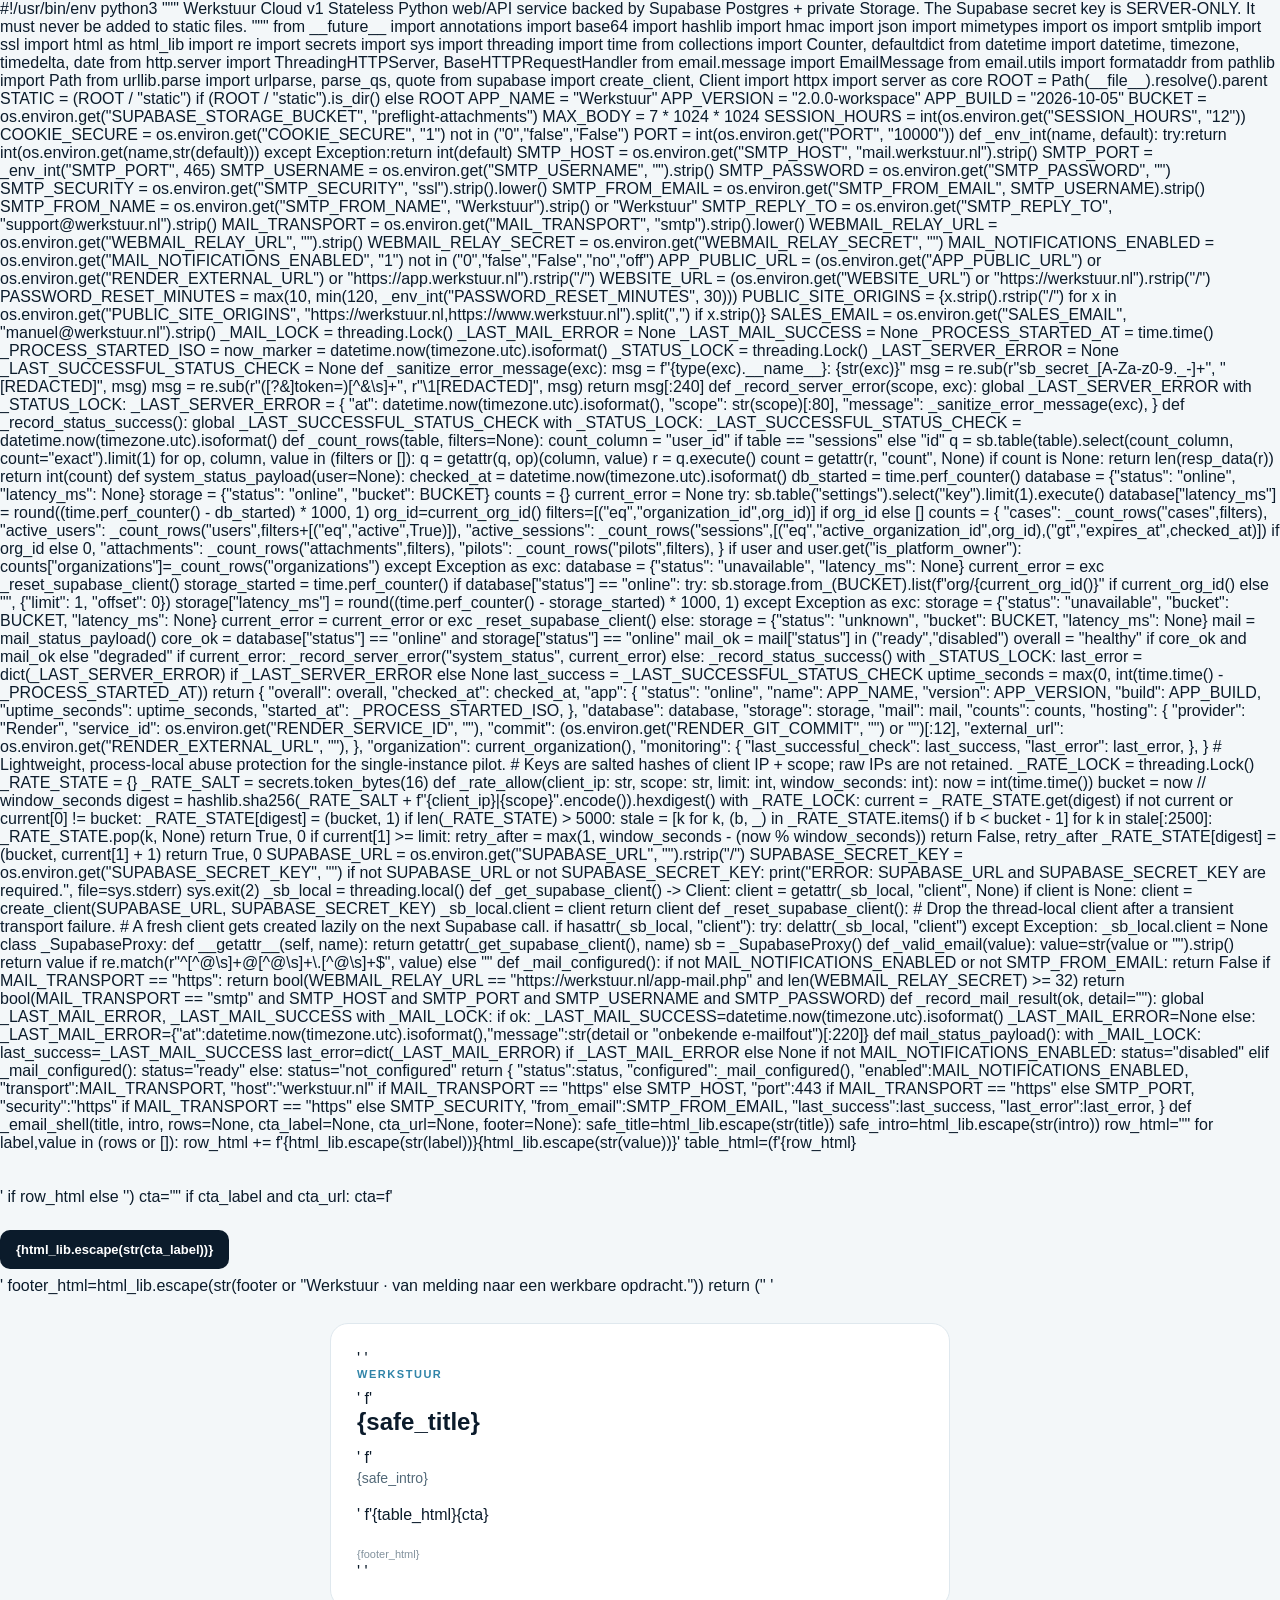
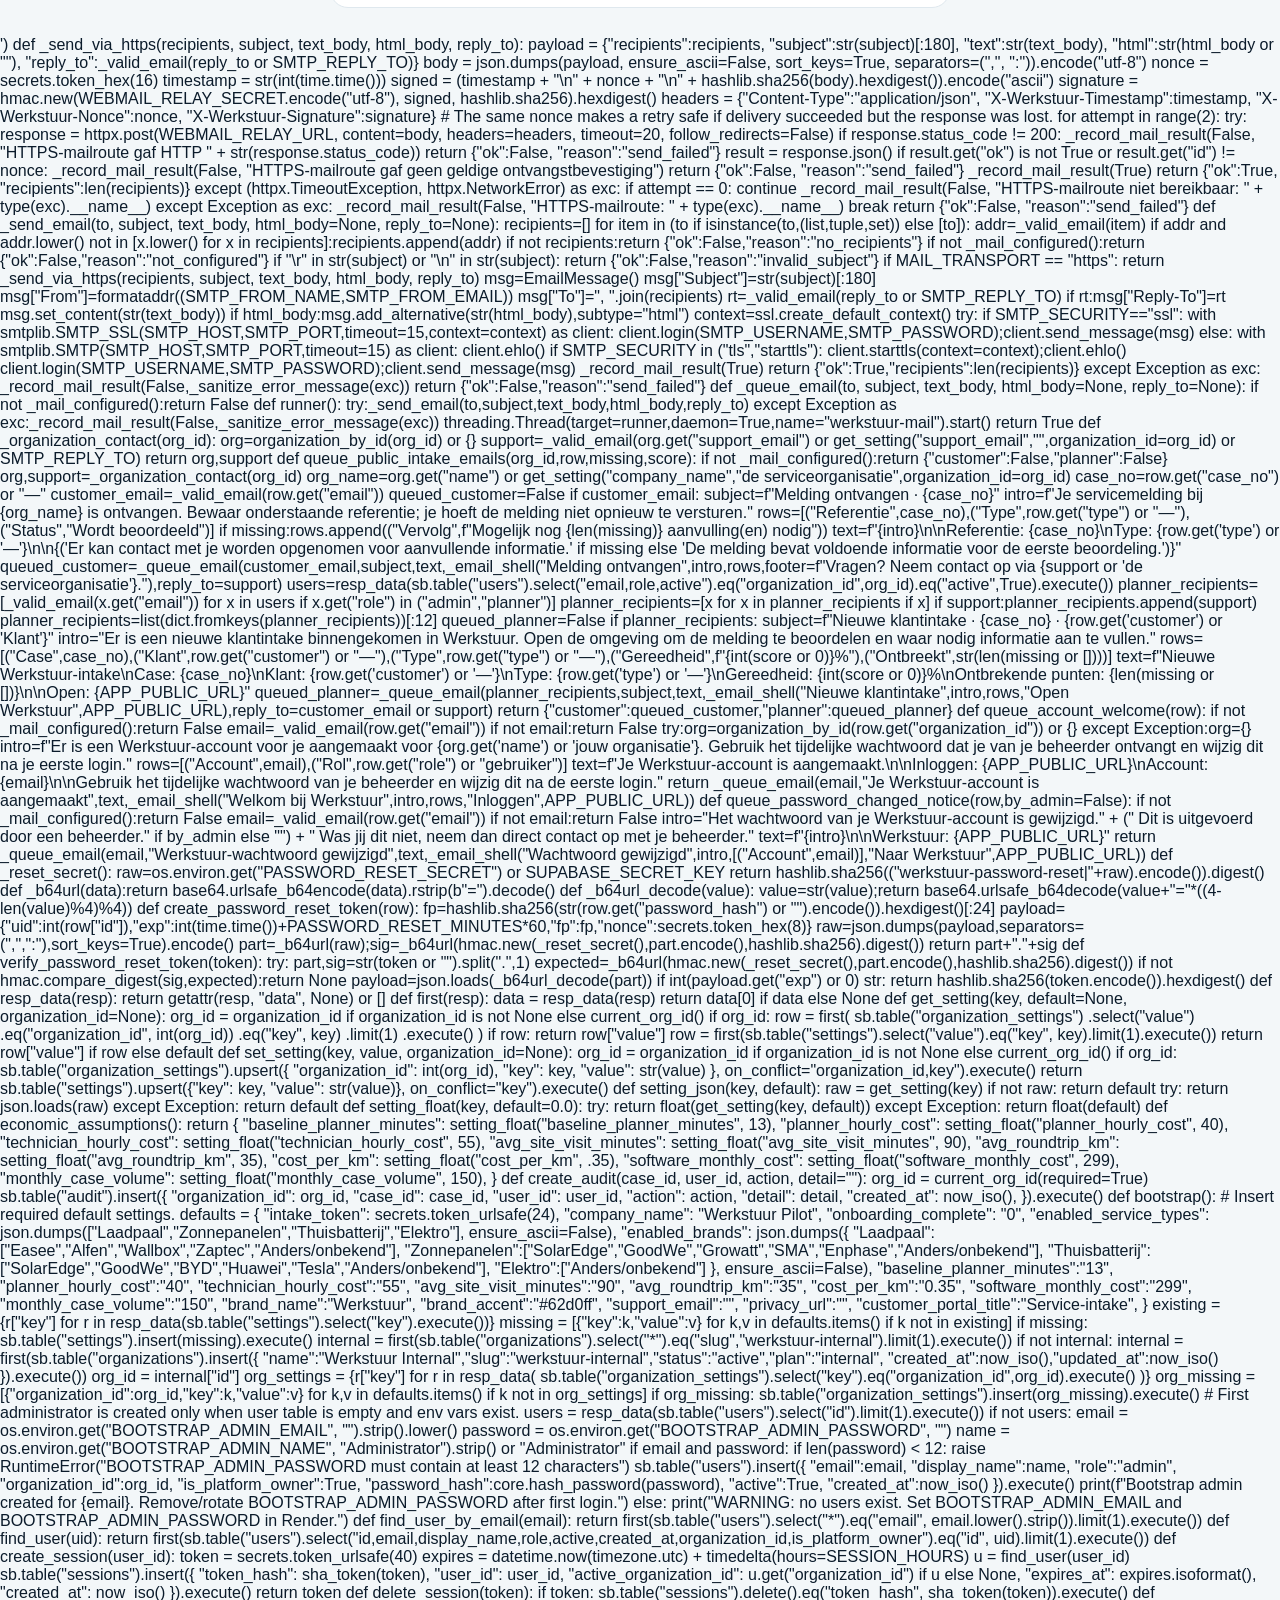
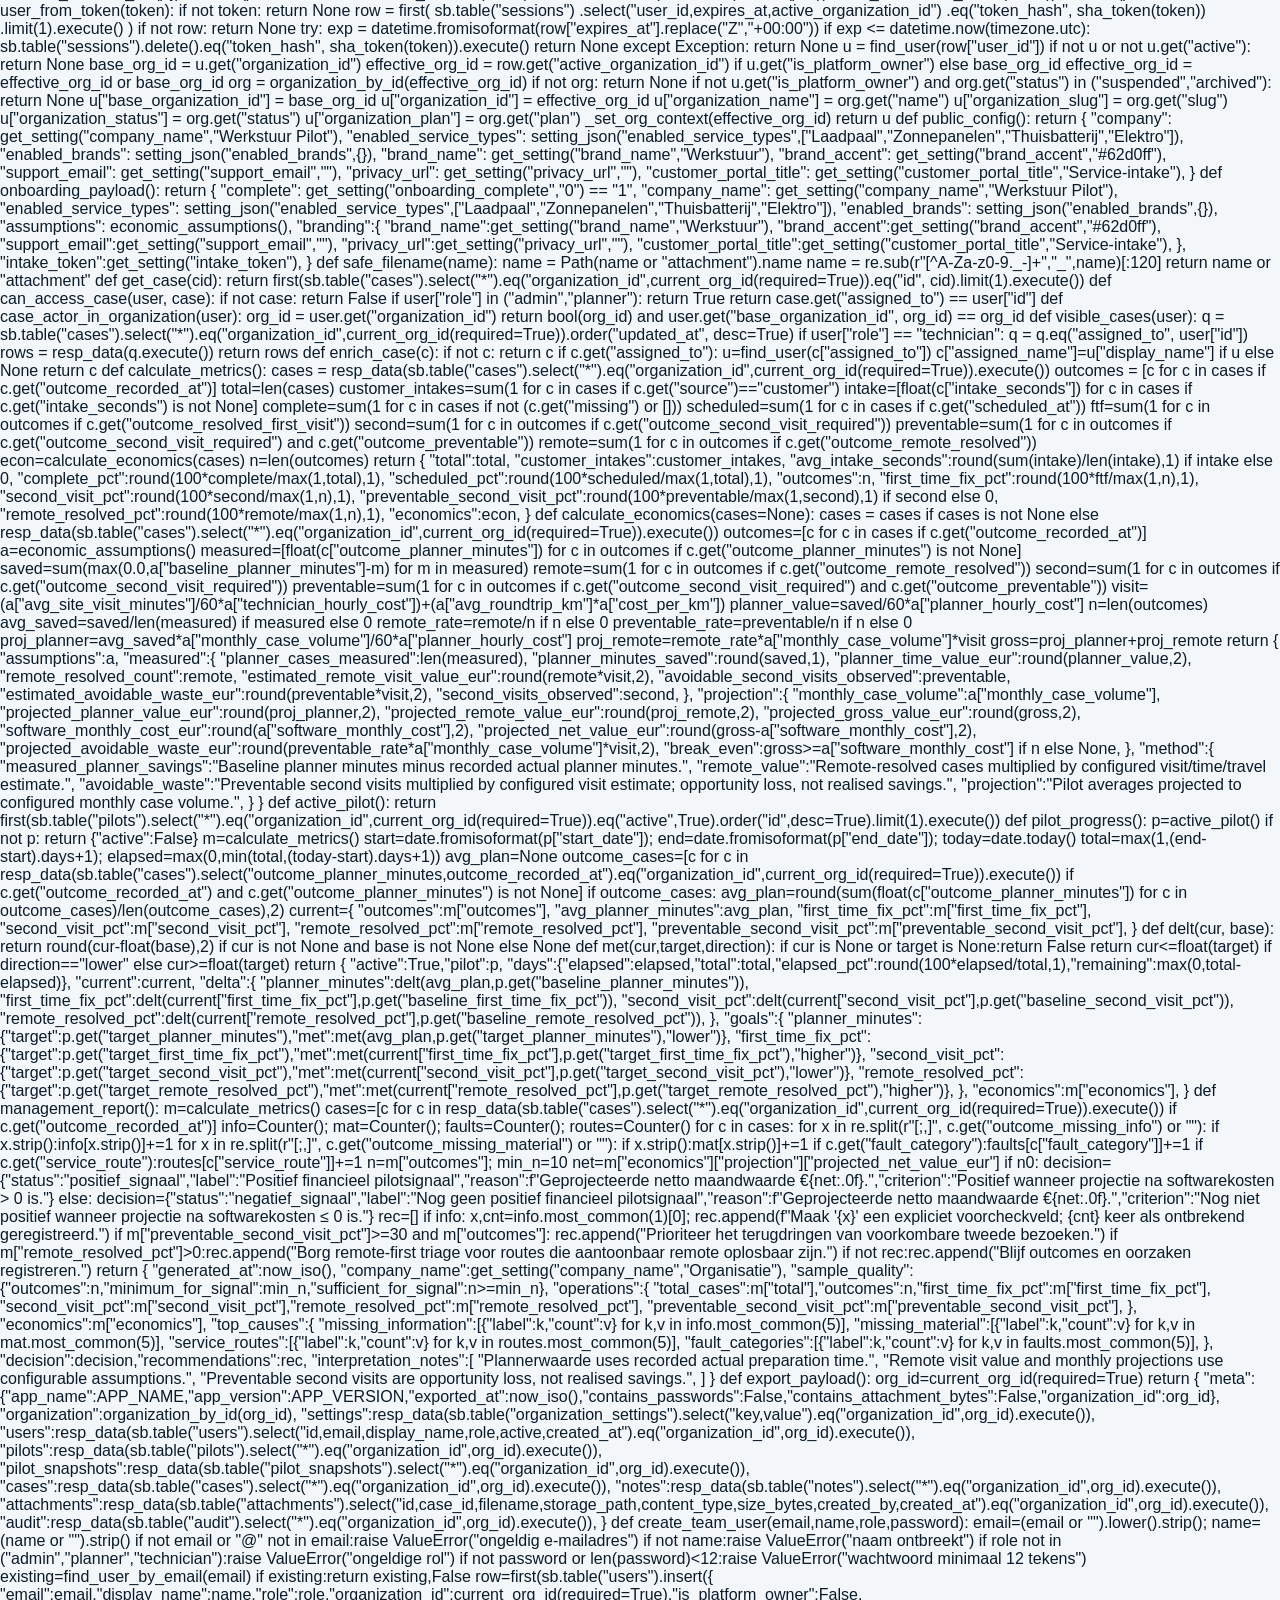
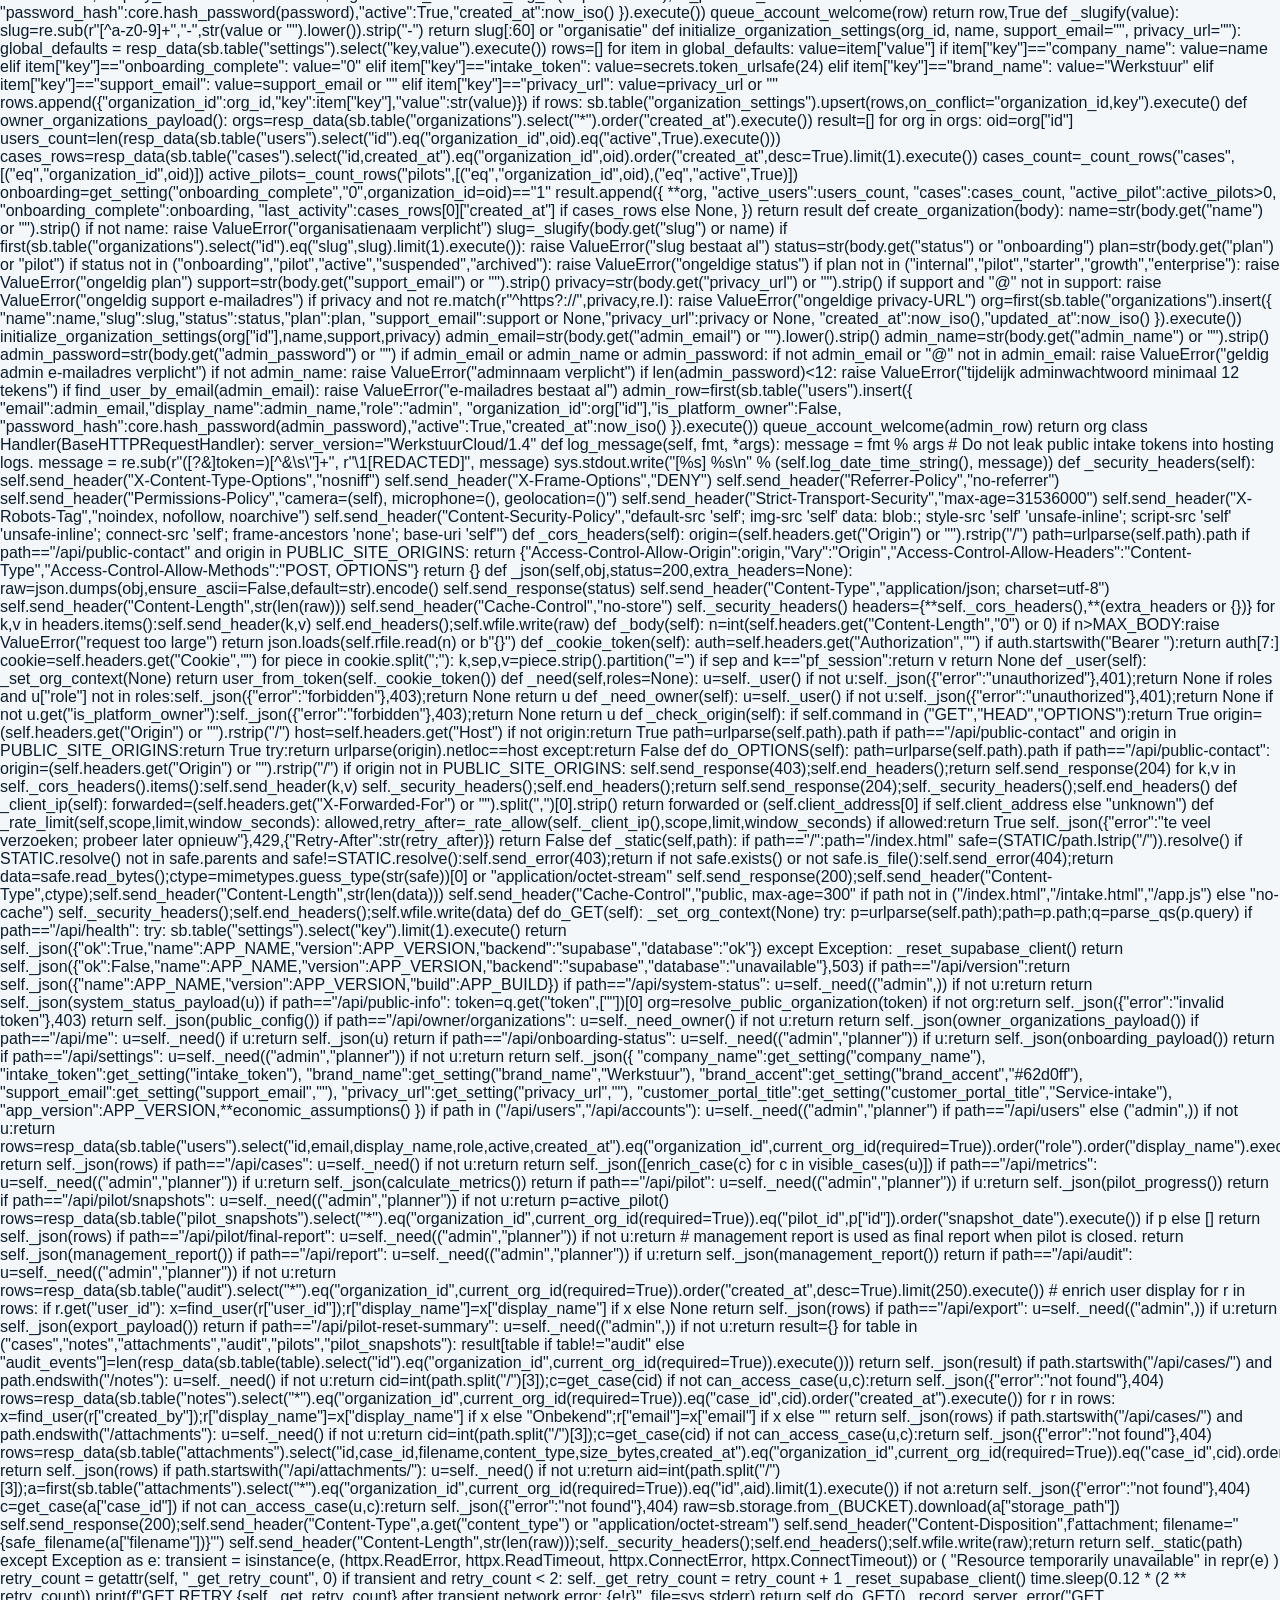
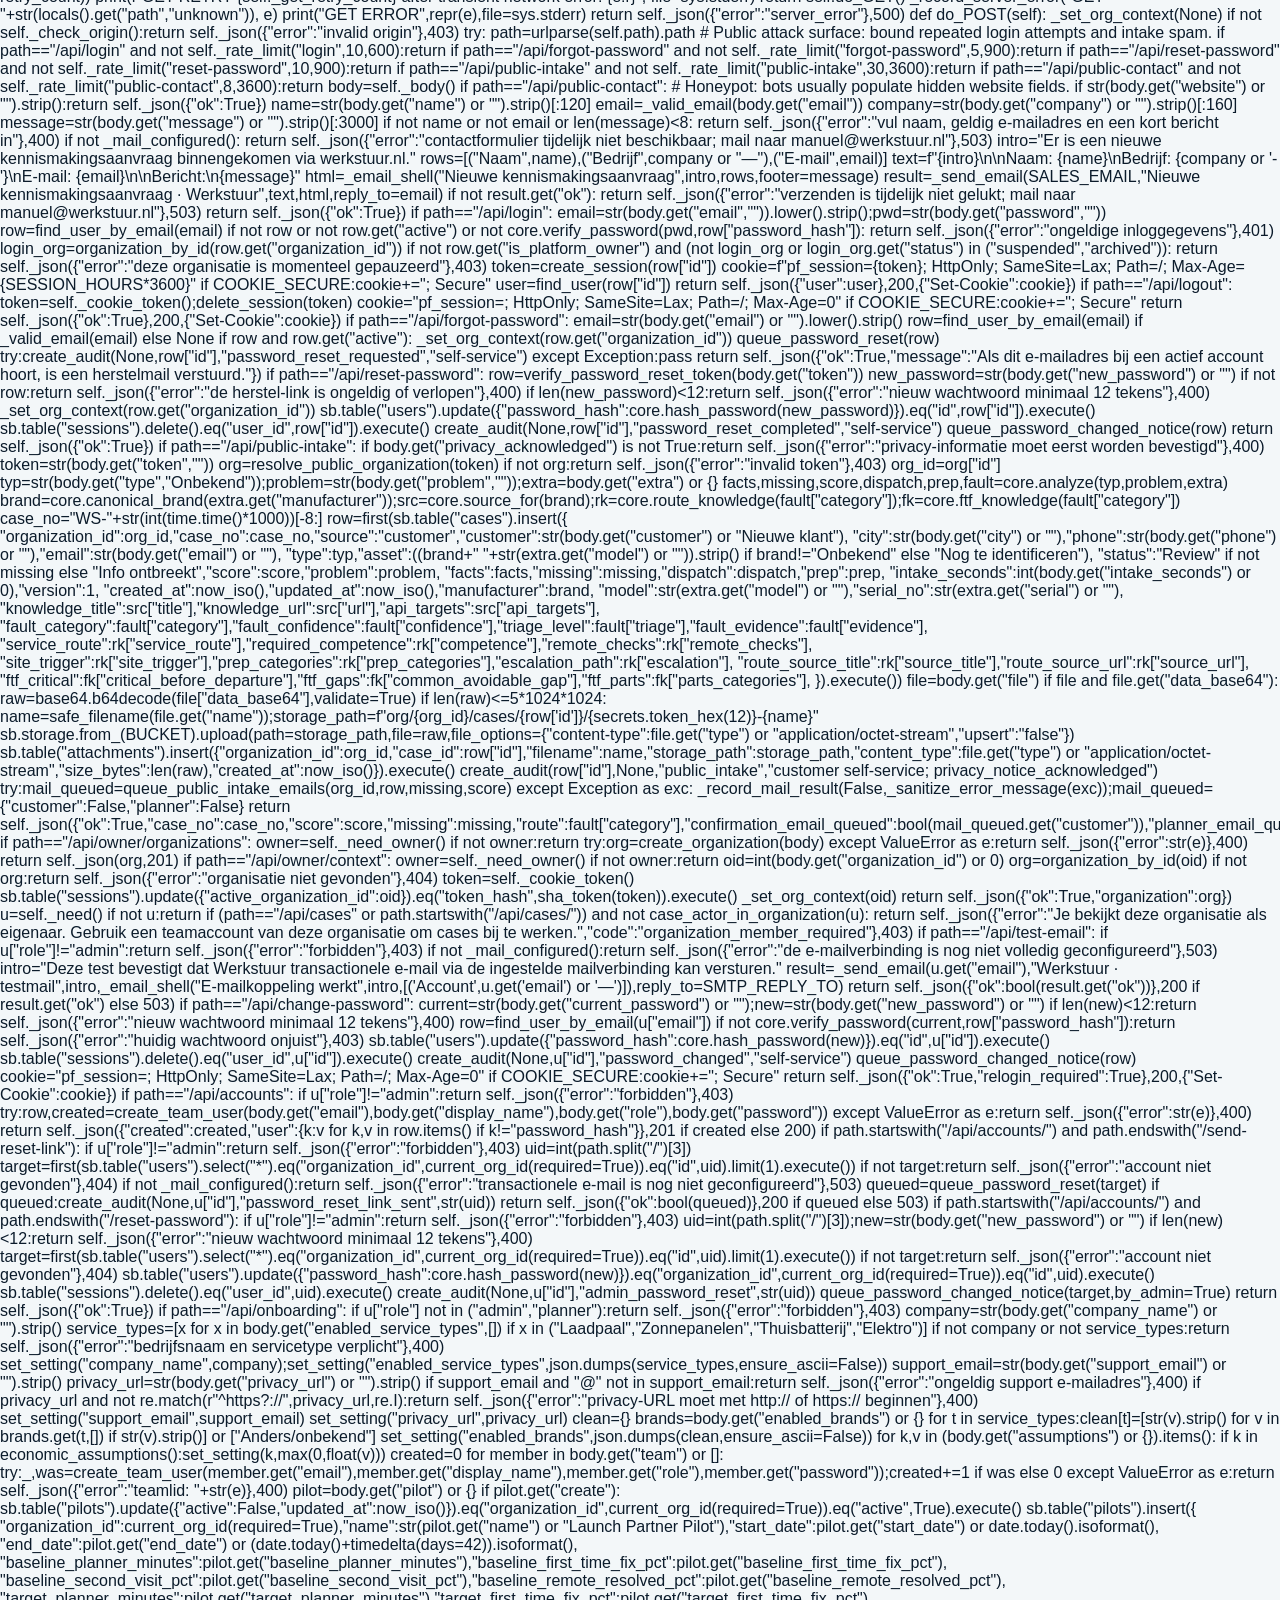
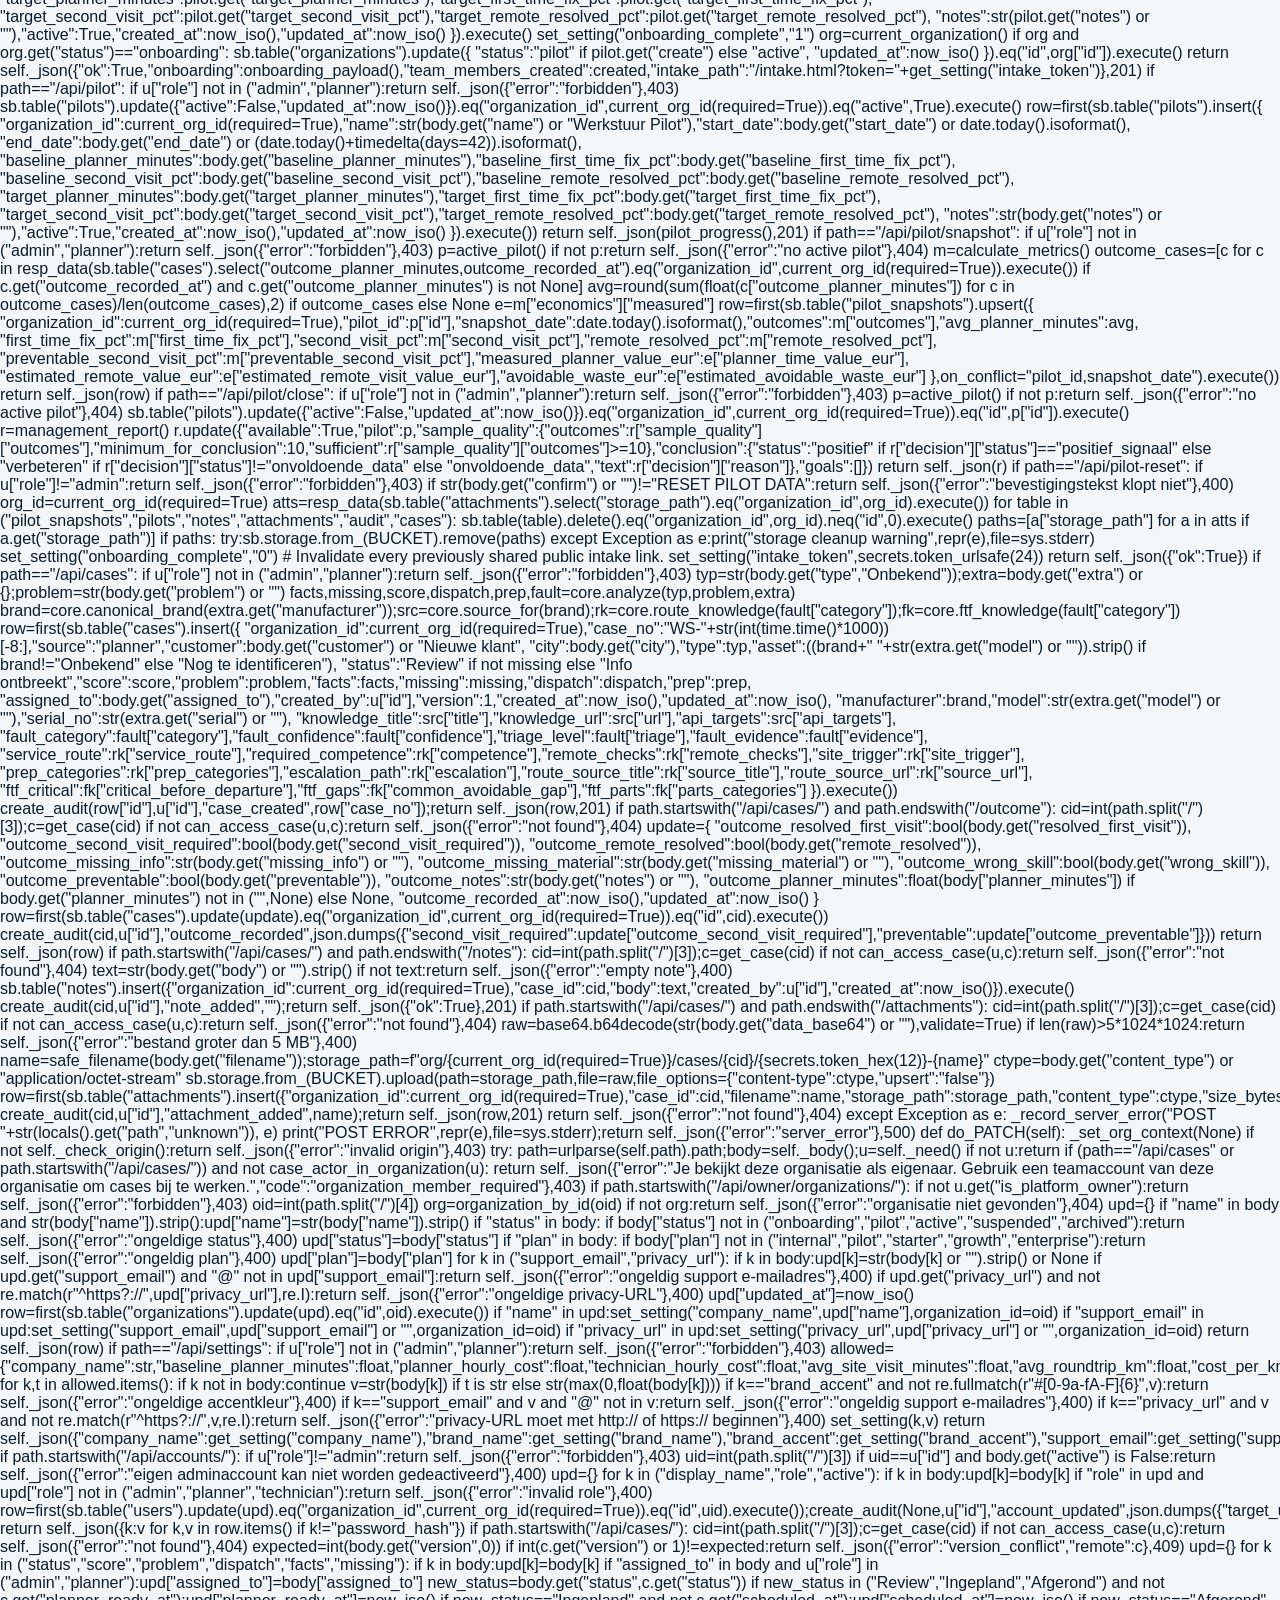
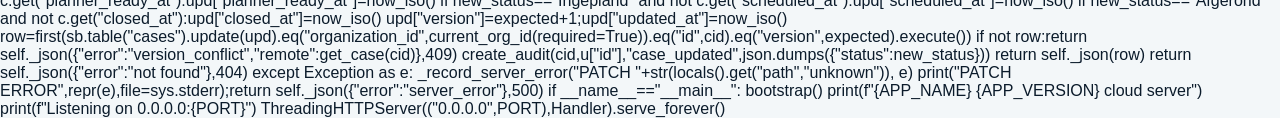
==== commit e32566fc: "Release Werkstuur workspace 2.0.0 Update only the displayed application version. Keep database route" ====
--- a/intake.html
+++ b/intake.html
@@ -1,45 +1,1737 @@
-<!doctype html>
-<html lang="nl">
-<head>
-<meta charset="utf-8">
-<meta name="viewport" content="width=device-width,initial-scale=1,viewport-fit=cover">
-<meta name="theme-color" content="#f4f7f8">
-<title>Werkstuur – Service-intake</title>
-
-<link rel="stylesheet" href="/workspace-v200.css"><meta name="robots" content="noindex,nofollow">
-</head>
-<body class="intake-page">
-<div class="shell">
-<header class="topbar"><div class="brand"><svg class="ws-logo" viewBox="0 0 48 48" aria-hidden="true" focusable="false"><rect width="48" height="48" rx="12" fill="#62d0ff"/><path d="m10 13 7 22 7-15 7 15 7-22" fill="none" stroke="#071522" stroke-width="4.5" stroke-linecap="round" stroke-linejoin="round"/></svg><div class="brandcopy"><b>WERKSTUUR</b><span id="brandCompany">Service-intake</span></div></div><div class="secure"><i></i><span>Beveiligde servicemelding</span></div></header>
-<section class="hero"><div><div class="eyebrow">Service-intake</div><h1 id="title">Storing melden</h1><div class="lead">Geef ons de belangrijkste informatie vooraf. Daarmee kan de serviceorganisatie de melding sneller beoordelen en de monteur beter voorbereiden.</div></div><aside class="hero-note"><b>Meestal in enkele minuten ingevuld</b><span>Je hoeft geen technische handelingen of metingen uit te voeren. Alleen informatie die je veilig kunt zien of terugvinden.</span></aside></section>
-<div class="progress" aria-label="Voortgang"><div class="progress-step active" data-progress="1"><i>1</i><span>Contact</span></div><div class="progress-step" data-progress="2"><i>2</i><span>Installatie &amp; klacht</span></div><div class="progress-step" data-progress="3"><i>3</i><span>Controle</span></div></div>
-<div id="form" class="card">
-<section class="step" data-step="1"><div class="stephead"><div><div class="eyebrow">Contact</div><h2>Wie kunnen we bereiken?</h2><p>Deze gegevens worden alleen gebruikt voor de servicemelding en eventuele vervolgvragen.</p></div><span class="stepno">Stap 1 van 3</span></div><div class="grid2"><div class="field"><label class="required">Naam</label><input id="customer" autocomplete="name" placeholder="Voor- en achternaam"></div><div class="field"><label class="required">Plaats</label><input id="city" autocomplete="address-level2" placeholder="Plaats"></div><div class="field"><label>Telefoon <small>optioneel</small></label><input id="phone" autocomplete="tel" inputmode="tel" placeholder="06 …"></div><div class="field"><label>E-mail <small>optioneel</small></label><input id="email" autocomplete="email" inputmode="email" placeholder="naam@voorbeeld.nl"></div></div><div id="step1Error" class="err hidden" role="alert"></div></section>
-<section class="step hidden" data-step="2"><div class="stephead"><div><div class="eyebrow">Installatie &amp; klacht</div><h2>Wat speelt er?</h2><p>Kies wat je weet. Model en serienummer mogen leeg blijven als je die niet kunt vinden.</p></div><span class="stepno">Stap 2 van 3</span></div><div class="grid2"><div><div class="field"><label class="required">Type installatie</label><select id="type" onchange="brandOptions()"><option>Laadpaal</option><option>Zonnepanelen</option><option>Thuisbatterij</option><option>Elektro</option></select></div><div class="field"><label class="required">Merk / fabrikant</label><select id="manufacturer" onchange="extraFields()"></select></div><div class="field"><label>Model <small>indien bekend</small></label><input id="model" placeholder="Bijv. Charge Lite / SE8K-RWS"></div><div class="field"><label>Serienummer <small>indien bekend</small></label><input id="serial"></div></div><div><div class="field"><label class="required">Wat is er aan de hand?</label><textarea id="problem" placeholder="Beschrijf kort wat je merkt, sinds wanneer en wat er op het scherm of in de app staat."></textarea></div><div id="extra"></div><div class="upload"><div class="field"><label>Foto <small>optioneel · max. 5 MB</small></label><input id="file" type="file" accept="image/*" onchange="updateFileHint()"></div><div class="filehint" id="fileHint">Een overzichtsfoto of duidelijke foto van een foutmelding kan helpen.</div></div></div></div><div class="safety" style="margin-top:14px"><span>!</span><div><b>Veiligheid eerst</b>Voer geen elektrische metingen uit en open geen behuizing. Bij rook, brandlucht, zichtbare brandschade of een elektrische schok: gebruik de installatie niet en neem direct contact op met een vakbedrijf of nooddienst waar nodig.</div></div><div id="step2Error" class="err hidden" role="alert"></div></section>
-<section class="step hidden" data-step="3"><div class="stephead"><div><div class="eyebrow">Controle</div><h2>Controleer je melding</h2><p>Na verzenden wordt automatisch een servicereferentie aangemaakt.</p></div><span class="stepno">Stap 3 van 3</span></div><div class="summary" id="summary"></div><div class="privacy" id="privacyBox" style="margin-top:16px"></div><div class="field"><label class="checklabel"><input id="privacyAck" type="checkbox"><span>Ik heb de privacy-informatie bij deze servicemelding gelezen.</span></label></div><div id="step3Error" class="err hidden" role="alert"></div></section>
-<div class="nav"><button class="btn hidden" id="backBtn" type="button" onclick="prevStep()">← Vorige</button><span></span><button class="btn primary wide" id="nextBtn" type="button" onclick="nextStep()">Verder →</button><button class="btn primary wide hidden" id="sendBtn" type="button" onclick="submitIntake()">Melding versturen →</button></div>
-</div>
-<div id="done" role="status" aria-live="polite" class="done hidden"><div class="done-icon"><svg class="ws-icon" viewBox="0 0 24 24" aria-hidden="true"><path d="m5 12 4 4L19 6"/></svg></div><h2>Melding ontvangen</h2><p>De serviceorganisatie kan je melding nu beoordelen en voorbereiden.</p><div class="successref"><span>Referentie</span><b id="doneRef">—</b></div><p id="doneDetail"></p></div>
-</div>
-<script>
-const params=new URLSearchParams(location.search),token=params.get("token")||"",started=Date.now();let currentStep=1,portalInfo=null;
-const byId=id=>document.getElementById(id);
-function showError(id,msg){let el=byId(id);el.textContent=msg;el.classList.toggle("hidden",!msg)}
-function setStep(step){currentStep=Math.max(1,Math.min(3,step));document.querySelectorAll(".step").forEach(x=>x.classList.toggle("hidden",Number(x.dataset.step)!==currentStep));document.querySelectorAll(".progress-step").forEach(x=>{let n=Number(x.dataset.progress);x.classList.toggle("active",n===currentStep);x.classList.toggle("done",n<currentStep)});backBtn.classList.toggle("hidden",currentStep===1);nextBtn.classList.toggle("hidden",currentStep===3);sendBtn.classList.toggle("hidden",currentStep!==3);if(currentStep===3)renderSummary();if(typeof linkIntakeLabels==='function')linkIntakeLabels();window.scrollTo({top:0,behavior:"smooth"})}
-function validateStep(step){if(step===1){let missing=[];if(!customer.value.trim())missing.push("naam");if(!city.value.trim())missing.push("plaats");showError("step1Error",missing.length?`Vul eerst ${missing.join(" en ")} in.`:"");return !missing.length}if(step===2){let missing=[];if(!type.value)missing.push("type installatie");if(!manufacturer.value)missing.push("merk");if(!problem.value.trim())missing.push("omschrijving van het probleem");showError("step2Error",missing.length?`Vul eerst ${missing.join(", ")} in.`:"");return !missing.length}return true}
-function nextStep(){if(validateStep(currentStep))setStep(currentStep+1)}function prevStep(){setStep(currentStep-1)}
-function updateFileHint(){let f=file.files[0];fileHint.textContent=f?`${f.name} · ${Math.max(1,Math.round(f.size/1024))} KB geselecteerd`:`Een overzichtsfoto of duidelijke foto van een foutmelding kan helpen.`}
-function brandOptions(){let t=type.value;let defaults=t==="Laadpaal"?["Easee","Alfen","Wallbox","Zaptec","Anders/onbekend"]:t==="Zonnepanelen"?["SolarEdge","GoodWe","Growatt","SMA","Enphase","Anders/onbekend"]:t==="Thuisbatterij"?["SolarEdge","GoodWe","BYD","Huawei","Tesla","Anders/onbekend"]:["Anders/onbekend"];let opts=(window.preflightEnabledBrands&&window.preflightEnabledBrands[t])||defaults;manufacturer.innerHTML=opts.map(x=>`<option>${x}</option>`).join("");extraFields()}
-function extraFields(){let t=type.value,b=manufacturer.value;if(t==="Laadpaal"){let brand=b==="Easee"?`<div class="field"><label>Ziet u de laadpaal in de Easee-app als online?</label><select id="appOnline"><option value="">Onbekend</option><option value="online">Online</option><option value="offline">Offline</option></select></div><div class="field"><label>Welke status toont de Easee-app?</label><input id="appStatus" placeholder="Bijv. wachten, laden, authenticatie"></div><div class="field"><label>Is er een laadschema actief?</label><select id="scheduleActive"><option value="">Onbekend</option><option value="ja">Ja</option><option value="nee">Nee</option></select></div><div class="field"><label>Gebruikt de installatie een Equalizer / load balancing?</label><select id="equalizerPresent"><option value="">Onbekend</option><option value="ja">Ja</option><option value="nee">Nee</option></select></div><div class="field"><label>Wanneer werkte laden voor het laatst?</label><input id="lastSuccessful" placeholder="Bijv. gisterenavond"></div>`:"";extra.innerHTML=`<div class="field"><label>Welke kleur / status ziet u?</label><select id="led"><option value="">Onbekend</option><option>rood</option><option>groen</option><option>blauw</option><option>oranje</option></select></div><div class="field"><label>Laadt de auto bij een andere laadpaal?</label><select id="vehicle"><option value="">Onbekend</option><option value="ja">Ja</option><option value="nee">Nee</option></select></div><div class="field"><label>Foutcode <small>indien bekend</small></label><input id="errorCode"></div>${brand}`}
-else if(t==="Zonnepanelen"){if(b==="SolarEdge")extra.innerHTML=`<div class="field"><label>Huidige productie / status</label><input id="production"></div><div class="field"><label>Foutcode uit SetApp / monitoring</label><input id="errorCode"></div><div class="field"><label>Is de installatie zichtbaar in SolarEdge monitoring?</label><select id="monitoringStatus"><option value="">Onbekend</option><option>online</option><option>offline</option></select></div><div class="field"><label>Rode LED</label><select id="redLed"><option value="">Onbekend</option><option>aan</option><option>knippert</option><option>uit</option></select></div><div class="field"><label>Groene LED</label><select id="greenLed"><option value="">Onbekend</option><option>aan</option><option>knippert</option><option>uit</option></select></div><div class="field"><label>Blauwe LED</label><select id="blueLed"><option value="">Onbekend</option><option>aan</option><option>knippert</option><option>uit</option></select></div><div class="field"><label>Wat gebeurde vlak voordat het probleem begon?</label><input id="recentEvent" placeholder="Bijv. stroomuitval / onbekend"></div>`;else if(b==="GoodWe")extra.innerHTML=`<div class="field"><label>Huidige productie / status</label><input id="production"></div><div class="field"><label>Foutmelding uit display / SolarGo / SEMS</label><input id="errorCode"></div><div class="field"><label>Brandt de rode FAULT-led?</label><select id="faultLed"><option value="">Onbekend</option><option>ja</option><option>nee</option></select></div><div class="field"><label>Is de omvormer zichtbaar in SEMS / SolarGo?</label><select id="monitoringStatus"><option value="">Onbekend</option><option>online</option><option>offline</option></select></div><div class="field"><label>Is er normaal stroom aanwezig in woning / gebouw?</label><select id="sitePower"><option value="">Onbekend</option><option value="ja">Ja</option><option value="nee">Nee</option></select></div>`;else extra.innerHTML=`<div class="field"><label>Huidige productie / status</label><input id="production"></div><div class="field"><label>Foutcode</label><input id="errorCode"></div>`}
-else if(t==="Thuisbatterij"){let bfield=b==="GoodWe"?`<div class="field"><label>Is het systeem zichtbaar in SEMS / SolarGo?</label><select id="monitoringStatus"><option value="">Onbekend</option><option>online</option><option>offline</option></select></div><div class="field"><label>BMS-warning / status</label><input id="bmsWarning"></div>`:b==="SolarEdge"?`<div class="field"><label>Is het systeem zichtbaar in SolarEdge monitoring?</label><select id="monitoringStatus"><option value="">Onbekend</option><option>online</option><option>offline</option></select></div>`:"";extra.innerHTML=`<div class="field"><label>State of Charge / percentage</label><input id="soc"></div><div class="field"><label>Firmware / versie <small>indien bekend</small></label><input id="firmware"></div>${bfield}`}
-else extra.innerHTML=`<div class="field"><label>Automaat / aardlek status zoals zichtbaar <small>niet resetten</small></label><input id="breaker"></div>`}
-function addSummary(label,value){let row=document.createElement("div");row.className="summary-row";let a=document.createElement("span"),b=document.createElement("b");a.textContent=label;b.textContent=value||"—";row.append(a,b);summary.appendChild(row)}
-function renderSummary(){summary.innerHTML="";addSummary("Naam",customer.value.trim());addSummary("Plaats",city.value.trim());addSummary("Contact",[phone.value.trim(),email.value.trim()].filter(Boolean).join(" · ")||"Niet opgegeven");addSummary("Installatie",`${type.value} · ${manufacturer.value}${model.value.trim()?` · ${model.value.trim()}`:""}`);addSummary("Probleem",problem.value.trim());addSummary("Foto",file.files[0]?.name||"Geen foto toegevoegd")}
-async function init(){try{let r=await fetch(`/api/public-info?token=${encodeURIComponent(token)}`);if(!r.ok){form.innerHTML='<div class="step"><b>Deze intake-link is ongeldig of verlopen.</b></div>';return}let d=await r.json();portalInfo=d;document.documentElement.style.setProperty('--accent',d.brand_accent||'#168ec0');title.textContent=`${d.customer_portal_title||'Storing melden'} bij ${d.company}`;brandCompany.textContent=d.company||"Service-intake";document.title=(d.brand_name||'Werkstuur')+' · '+(d.customer_portal_title||'Service-intake');window.preflightEnabledBrands=d.enabled_brands||{};let company=d.company||"de serviceorganisatie";privacyBox.textContent="";let intro=document.createElement("div");intro.textContent=`${company} gebruikt de gegevens die u hier invult om uw servicemelding te beoordelen, contact met u op te nemen en een monteur voor te bereiden. Deel alleen gegevens die nodig zijn voor de storing.`;privacyBox.appendChild(intro);if(d.privacy_url){let link=document.createElement("a");link.href=d.privacy_url;link.target="_blank";link.rel="noopener noreferrer";link.textContent="Lees de volledige privacyverklaring";privacyBox.appendChild(link)}else if(d.support_email){let ex=document.createElement("div");ex.style.marginTop="7px";ex.textContent=`Privacyvragen: ${d.support_email}`;privacyBox.appendChild(ex)}let allowed=d.enabled_service_types||["Laadpaal","Zonnepanelen","Thuisbatterij","Elektro"];type.innerHTML=allowed.map(x=>`<option>${x}</option>`).join("");brandOptions()}catch(e){form.innerHTML='<div class="step"><b>De intake kon niet worden geladen. Probeer het later opnieuw.</b></div>'}}
-async function fileData(){let f=file.files[0];if(!f)return null;if(f.size>5*1024*1024){throw new Error("De foto is groter dan 5 MB.")}let b64=await new Promise((res,rej)=>{let r=new FileReader();r.onload=()=>res(String(r.result).split(",")[1]);r.onerror=rej;r.readAsDataURL(f)});return {name:f.name,type:f.type,data_base64:b64}}
-async function submitIntake(){showError("step3Error","");if(!privacyAck.checked){showError("step3Error","Bevestig eerst dat je de privacy-informatie hebt gelezen.");return}sendBtn.disabled=true;sendBtn.textContent="Versturen…";try{let t=type.value,e={photo_present:!!file.files[0],manufacturer:manufacturer.value,model:model.value,serial:serial.value};if(t==="Laadpaal"){e.led=byId("led")?.value;e.vehicle_tested=byId("vehicle")?.value;e.error_code=byId("errorCode")?.value;e.app_online=byId("appOnline")?.value;e.app_status=byId("appStatus")?.value;e.schedule_active=byId("scheduleActive")?.value;e.equalizer_present=byId("equalizerPresent")?.value;e.last_successful=byId("lastSuccessful")?.value}else if(t==="Zonnepanelen"){e.production=byId("production")?.value;e.error_code=byId("errorCode")?.value;e.monitoring_status=byId("monitoringStatus")?.value;e.red_led=byId("redLed")?.value;e.green_led=byId("greenLed")?.value;e.blue_led=byId("blueLed")?.value;e.recent_event=byId("recentEvent")?.value;e.fault_led=byId("faultLed")?.value;e.site_power=byId("sitePower")?.value}else if(t==="Thuisbatterij"){e.soc=byId("soc")?.value;e.firmware=byId("firmware")?.value;e.monitoring_status=byId("monitoringStatus")?.value;e.bms_warning=byId("bmsWarning")?.value}else e.breaker=byId("breaker")?.value;let payload={token,privacy_acknowledged:true,customer:customer.value.trim(),city:city.value.trim(),phone:phone.value.trim(),email:email.value.trim(),type:t,problem:problem.value.trim(),extra:e,intake_seconds:Math.round((Date.now()-started)/1000),file:await fileData()};let r=await fetch("/api/public-intake",{method:"POST",headers:{"Content-Type":"application/json"},body:JSON.stringify(payload)});let d=await r.json();if(!r.ok)throw new Error(d.error||"Versturen mislukt");form.classList.add("hidden");document.querySelector(".progress").classList.add("hidden");done.classList.remove("hidden");doneRef.textContent=d.case_no||"—";doneDetail.textContent=d.missing?.length?`De planner kan nog aanvullende informatie opvragen: ${d.missing.join(", ")}.`:`De melding bevat voldoende informatie voor de eerste beoordeling.`;window.scrollTo({top:0,behavior:"smooth"})}catch(e){showError("step3Error",e.message||"Versturen mislukt. Probeer opnieuw.")}finally{sendBtn.disabled=false;sendBtn.textContent="Melding versturen →"}}
-init();
-</script>
-<script src="/intake-ui-v200.js"></script></body>
-</html>
+#!/usr/bin/env python3
+"""
+Werkstuur Cloud v1
+Stateless Python web/API service backed by Supabase Postgres + private Storage.
+
+The Supabase secret key is SERVER-ONLY. It must never be added to static files.
+"""
+from __future__ import annotations
+
+import base64
+import hashlib
+import hmac
+import json
+import mimetypes
+import os
+import smtplib
+import ssl
+import html as html_lib
+import re
+import secrets
+import sys
+import threading
+import time
+from collections import Counter, defaultdict
+from datetime import datetime, timezone, timedelta, date
+from http.server import ThreadingHTTPServer, BaseHTTPRequestHandler
+from email.message import EmailMessage
+from email.utils import formataddr
+from pathlib import Path
+from urllib.parse import urlparse, parse_qs, quote
+
+from supabase import create_client, Client
+import httpx
+
+import server as core
+
+ROOT = Path(__file__).resolve().parent
+STATIC = (ROOT / "static") if (ROOT / "static").is_dir() else ROOT
+
+APP_NAME = "Werkstuur"
+APP_VERSION = "2.0.0-workspace"
+APP_BUILD = "2026-10-05"
+BUCKET = os.environ.get("SUPABASE_STORAGE_BUCKET", "preflight-attachments")
+MAX_BODY = 7 * 1024 * 1024
+SESSION_HOURS = int(os.environ.get("SESSION_HOURS", "12"))
+COOKIE_SECURE = os.environ.get("COOKIE_SECURE", "1") not in ("0","false","False")
+PORT = int(os.environ.get("PORT", "10000"))
+
+def _env_int(name, default):
+    try:return int(os.environ.get(name,str(default)))
+    except Exception:return int(default)
+
+SMTP_HOST = os.environ.get("SMTP_HOST", "mail.werkstuur.nl").strip()
+SMTP_PORT = _env_int("SMTP_PORT", 465)
+SMTP_USERNAME = os.environ.get("SMTP_USERNAME", "").strip()
+SMTP_PASSWORD = os.environ.get("SMTP_PASSWORD", "")
+SMTP_SECURITY = os.environ.get("SMTP_SECURITY", "ssl").strip().lower()
+SMTP_FROM_EMAIL = os.environ.get("SMTP_FROM_EMAIL", SMTP_USERNAME).strip()
+SMTP_FROM_NAME = os.environ.get("SMTP_FROM_NAME", "Werkstuur").strip() or "Werkstuur"
+SMTP_REPLY_TO = os.environ.get("SMTP_REPLY_TO", "support@werkstuur.nl").strip()
+MAIL_TRANSPORT = os.environ.get("MAIL_TRANSPORT", "smtp").strip().lower()
+WEBMAIL_RELAY_URL = os.environ.get("WEBMAIL_RELAY_URL", "").strip()
+WEBMAIL_RELAY_SECRET = os.environ.get("WEBMAIL_RELAY_SECRET", "")
+MAIL_NOTIFICATIONS_ENABLED = os.environ.get("MAIL_NOTIFICATIONS_ENABLED", "1") not in ("0","false","False","no","off")
+APP_PUBLIC_URL = (os.environ.get("APP_PUBLIC_URL") or os.environ.get("RENDER_EXTERNAL_URL") or "https://app.werkstuur.nl").rstrip("/")
+WEBSITE_URL = (os.environ.get("WEBSITE_URL") or "https://werkstuur.nl").rstrip("/")
+PASSWORD_RESET_MINUTES = max(10, min(120, _env_int("PASSWORD_RESET_MINUTES", 30)))
+PUBLIC_SITE_ORIGINS = {x.strip().rstrip("/") for x in os.environ.get("PUBLIC_SITE_ORIGINS", "https://werkstuur.nl,https://www.werkstuur.nl").split(",") if x.strip()}
+SALES_EMAIL = os.environ.get("SALES_EMAIL", "manuel@werkstuur.nl").strip()
+
+_MAIL_LOCK = threading.Lock()
+_LAST_MAIL_ERROR = None
+_LAST_MAIL_SUCCESS = None
+
+_PROCESS_STARTED_AT = time.time()
+_PROCESS_STARTED_ISO = now_marker = datetime.now(timezone.utc).isoformat()
+_STATUS_LOCK = threading.Lock()
+_LAST_SERVER_ERROR = None
+_LAST_SUCCESSFUL_STATUS_CHECK = None
+
+def _sanitize_error_message(exc):
+    msg = f"{type(exc).__name__}: {str(exc)}"
+    msg = re.sub(r"sb_secret_[A-Za-z0-9._-]+", "[REDACTED]", msg)
+    msg = re.sub(r"([?&]token=)[^&\s]+", r"\1[REDACTED]", msg)
+    return msg[:240]
+
+def _record_server_error(scope, exc):
+    global _LAST_SERVER_ERROR
+    with _STATUS_LOCK:
+        _LAST_SERVER_ERROR = {
+            "at": datetime.now(timezone.utc).isoformat(),
+            "scope": str(scope)[:80],
+            "message": _sanitize_error_message(exc),
+        }
+
+def _record_status_success():
+    global _LAST_SUCCESSFUL_STATUS_CHECK
+    with _STATUS_LOCK:
+        _LAST_SUCCESSFUL_STATUS_CHECK = datetime.now(timezone.utc).isoformat()
+
+def _count_rows(table, filters=None):
+    count_column = "user_id" if table == "sessions" else "id"
+    q = sb.table(table).select(count_column, count="exact").limit(1)
+    for op, column, value in (filters or []):
+        q = getattr(q, op)(column, value)
+    r = q.execute()
+    count = getattr(r, "count", None)
+    if count is None:
+        return len(resp_data(r))
+    return int(count)
+
+def system_status_payload(user=None):
+    checked_at = datetime.now(timezone.utc).isoformat()
+    db_started = time.perf_counter()
+    database = {"status": "online", "latency_ms": None}
+    storage = {"status": "online", "bucket": BUCKET}
+    counts = {}
+    current_error = None
+
+    try:
+        sb.table("settings").select("key").limit(1).execute()
+        database["latency_ms"] = round((time.perf_counter() - db_started) * 1000, 1)
+
+        org_id=current_org_id()
+        filters=[("eq","organization_id",org_id)] if org_id else []
+        counts = {
+            "cases": _count_rows("cases",filters),
+            "active_users": _count_rows("users",filters+[("eq","active",True)]),
+            "active_sessions": _count_rows("sessions",[("eq","active_organization_id",org_id),("gt","expires_at",checked_at)]) if org_id else 0,
+            "attachments": _count_rows("attachments",filters),
+            "pilots": _count_rows("pilots",filters),
+        }
+        if user and user.get("is_platform_owner"):
+            counts["organizations"]=_count_rows("organizations")
+    except Exception as exc:
+        database = {"status": "unavailable", "latency_ms": None}
+        current_error = exc
+        _reset_supabase_client()
+
+    storage_started = time.perf_counter()
+    if database["status"] == "online":
+        try:
+            sb.storage.from_(BUCKET).list(f"org/{current_org_id()}" if current_org_id() else "", {"limit": 1, "offset": 0})
+            storage["latency_ms"] = round((time.perf_counter() - storage_started) * 1000, 1)
+        except Exception as exc:
+            storage = {"status": "unavailable", "bucket": BUCKET, "latency_ms": None}
+            current_error = current_error or exc
+            _reset_supabase_client()
+    else:
+        storage = {"status": "unknown", "bucket": BUCKET, "latency_ms": None}
+
+    mail = mail_status_payload()
+    core_ok = database["status"] == "online" and storage["status"] == "online"
+    mail_ok = mail["status"] in ("ready","disabled")
+    overall = "healthy" if core_ok and mail_ok else "degraded"
+    if current_error:
+        _record_server_error("system_status", current_error)
+    else:
+        _record_status_success()
+
+    with _STATUS_LOCK:
+        last_error = dict(_LAST_SERVER_ERROR) if _LAST_SERVER_ERROR else None
+        last_success = _LAST_SUCCESSFUL_STATUS_CHECK
+
+    uptime_seconds = max(0, int(time.time() - _PROCESS_STARTED_AT))
+    return {
+        "overall": overall,
+        "checked_at": checked_at,
+        "app": {
+            "status": "online",
+            "name": APP_NAME,
+            "version": APP_VERSION,
+            "build": APP_BUILD,
+            "uptime_seconds": uptime_seconds,
+            "started_at": _PROCESS_STARTED_ISO,
+        },
+        "database": database,
+        "storage": storage,
+        "mail": mail,
+        "counts": counts,
+        "hosting": {
+            "provider": "Render",
+            "service_id": os.environ.get("RENDER_SERVICE_ID", ""),
+            "commit": (os.environ.get("RENDER_GIT_COMMIT", "") or "")[:12],
+            "external_url": os.environ.get("RENDER_EXTERNAL_URL", ""),
+        },
+        "organization": current_organization(),
+        "monitoring": {
+            "last_successful_check": last_success,
+            "last_error": last_error,
+        },
+    }
+
+# Lightweight, process-local abuse protection for the single-instance pilot.
+# Keys are salted hashes of client IP + scope; raw IPs are not retained.
+_RATE_LOCK = threading.Lock()
+_RATE_STATE = {}
+_RATE_SALT = secrets.token_bytes(16)
+
+def _rate_allow(client_ip: str, scope: str, limit: int, window_seconds: int):
+    now = int(time.time())
+    bucket = now // window_seconds
+    digest = hashlib.sha256(_RATE_SALT + f"{client_ip}|{scope}".encode()).hexdigest()
+    with _RATE_LOCK:
+        current = _RATE_STATE.get(digest)
+        if not current or current[0] != bucket:
+            _RATE_STATE[digest] = (bucket, 1)
+            if len(_RATE_STATE) > 5000:
+                stale = [k for k, (b, _) in _RATE_STATE.items() if b < bucket - 1]
+                for k in stale[:2500]:
+                    _RATE_STATE.pop(k, None)
+            return True, 0
+        if current[1] >= limit:
+            retry_after = max(1, window_seconds - (now % window_seconds))
+            return False, retry_after
+        _RATE_STATE[digest] = (bucket, current[1] + 1)
+        return True, 0
+
+SUPABASE_URL = os.environ.get("SUPABASE_URL", "").rstrip("/")
+SUPABASE_SECRET_KEY = os.environ.get("SUPABASE_SECRET_KEY", "")
+if not SUPABASE_URL or not SUPABASE_SECRET_KEY:
+    print("ERROR: SUPABASE_URL and SUPABASE_SECRET_KEY are required.", file=sys.stderr)
+    sys.exit(2)
+
+_sb_local = threading.local()
+
+def _get_supabase_client() -> Client:
+    client = getattr(_sb_local, "client", None)
+    if client is None:
+        client = create_client(SUPABASE_URL, SUPABASE_SECRET_KEY)
+        _sb_local.client = client
+    return client
+
+def _reset_supabase_client():
+    # Drop the thread-local client after a transient transport failure.
+    # A fresh client gets created lazily on the next Supabase call.
+    if hasattr(_sb_local, "client"):
+        try:
+            delattr(_sb_local, "client")
+        except Exception:
+            _sb_local.client = None
+
+
+class _SupabaseProxy:
+    def __getattr__(self, name):
+        return getattr(_get_supabase_client(), name)
+
+sb = _SupabaseProxy()
+
+def _valid_email(value):
+    value=str(value or "").strip()
+    return value if re.match(r"^[^@\s]+@[^@\s]+\.[^@\s]+$", value) else ""
+
+def _mail_configured():
+    if not MAIL_NOTIFICATIONS_ENABLED or not SMTP_FROM_EMAIL:
+        return False
+    if MAIL_TRANSPORT == "https":
+        return bool(WEBMAIL_RELAY_URL == "https://werkstuur.nl/app-mail.php" and len(WEBMAIL_RELAY_SECRET) >= 32)
+    return bool(MAIL_TRANSPORT == "smtp" and SMTP_HOST and SMTP_PORT and SMTP_USERNAME and SMTP_PASSWORD)
+
+def _record_mail_result(ok, detail=""):
+    global _LAST_MAIL_ERROR, _LAST_MAIL_SUCCESS
+    with _MAIL_LOCK:
+        if ok:
+            _LAST_MAIL_SUCCESS=datetime.now(timezone.utc).isoformat()
+            _LAST_MAIL_ERROR=None
+        else:
+            _LAST_MAIL_ERROR={"at":datetime.now(timezone.utc).isoformat(),"message":str(detail or "onbekende e-mailfout")[:220]}
+
+def mail_status_payload():
+    with _MAIL_LOCK:
+        last_success=_LAST_MAIL_SUCCESS
+        last_error=dict(_LAST_MAIL_ERROR) if _LAST_MAIL_ERROR else None
+    if not MAIL_NOTIFICATIONS_ENABLED:
+        status="disabled"
+    elif _mail_configured():
+        status="ready"
+    else:
+        status="not_configured"
+    return {
+        "status":status,
+        "configured":_mail_configured(),
+        "enabled":MAIL_NOTIFICATIONS_ENABLED,
+        "transport":MAIL_TRANSPORT,
+        "host":"werkstuur.nl" if MAIL_TRANSPORT == "https" else SMTP_HOST,
+        "port":443 if MAIL_TRANSPORT == "https" else SMTP_PORT,
+        "security":"https" if MAIL_TRANSPORT == "https" else SMTP_SECURITY,
+        "from_email":SMTP_FROM_EMAIL,
+        "last_success":last_success,
+        "last_error":last_error,
+    }
+
+def _email_shell(title, intro, rows=None, cta_label=None, cta_url=None, footer=None):
+    safe_title=html_lib.escape(str(title))
+    safe_intro=html_lib.escape(str(intro))
+    row_html=""
+    for label,value in (rows or []):
+        row_html += f'<tr><td style="padding:7px 0;color:#667987;font-size:13px">{html_lib.escape(str(label))}</td><td style="padding:7px 0;text-align:right;color:#0b1b2b;font-size:13px;font-weight:700">{html_lib.escape(str(value))}</td></tr>'
+    table_html=(f'<table style="width:100%;border-collapse:collapse;border-top:1px solid #e8eef2;border-bottom:1px solid #e8eef2;margin:18px 0">{row_html}</table>' if row_html else '')
+    cta=""
+    if cta_label and cta_url:
+        cta=f'<p style="margin:24px 0 8px"><a href="{html_lib.escape(str(cta_url),quote=True)}" style="display:inline-block;background:#0b1b2b;color:#fff;text-decoration:none;border-radius:10px;padding:12px 16px;font-size:13px;font-weight:700">{html_lib.escape(str(cta_label))}</a></p>'
+    footer_html=html_lib.escape(str(footer or "Werkstuur · van melding naar een werkbare opdracht."))
+    return ('<!doctype html><html><body style="margin:0;background:#f3f7f9;font-family:Arial,sans-serif;color:#0b1b2b">'
+            '<div style="max-width:620px;margin:0 auto;padding:28px 14px"><div style="background:#fff;border:1px solid #dfe8ee;border-radius:18px;padding:26px">'
+            '<div style="font-size:11px;letter-spacing:.14em;color:#3084a8;font-weight:800;margin-bottom:10px">WERKSTUUR</div>'
+            f'<h1 style="font-size:24px;line-height:1.2;margin:0 0 12px">{safe_title}</h1>'
+            f'<p style="font-size:14px;line-height:1.65;color:#526978;margin:0 0 16px">{safe_intro}</p>'
+            f'{table_html}{cta}<p style="font-size:11px;color:#82929d;line-height:1.55;margin:22px 0 0">{footer_html}</p>'
+            '</div></div></body></html>')
+
+def _send_via_https(recipients, subject, text_body, html_body, reply_to):
+    payload = {"recipients":recipients, "subject":str(subject)[:180],
+               "text":str(text_body), "html":str(html_body or ""),
+               "reply_to":_valid_email(reply_to or SMTP_REPLY_TO)}
+    body = json.dumps(payload, ensure_ascii=False, sort_keys=True, separators=(",", ":")).encode("utf-8")
+    nonce = secrets.token_hex(16)
+    timestamp = str(int(time.time()))
+    signed = (timestamp + "\n" + nonce + "\n" + hashlib.sha256(body).hexdigest()).encode("ascii")
+    signature = hmac.new(WEBMAIL_RELAY_SECRET.encode("utf-8"), signed, hashlib.sha256).hexdigest()
+    headers = {"Content-Type":"application/json", "X-Werkstuur-Timestamp":timestamp,
+               "X-Werkstuur-Nonce":nonce, "X-Werkstuur-Signature":signature}
+    # The same nonce makes a retry safe if delivery succeeded but the response was lost.
+    for attempt in range(2):
+        try:
+            response = httpx.post(WEBMAIL_RELAY_URL, content=body, headers=headers,
+                                  timeout=20, follow_redirects=False)
+            if response.status_code != 200:
+                _record_mail_result(False, "HTTPS-mailroute gaf HTTP " + str(response.status_code))
+                return {"ok":False, "reason":"send_failed"}
+            result = response.json()
+            if result.get("ok") is not True or result.get("id") != nonce:
+                _record_mail_result(False, "HTTPS-mailroute gaf geen geldige ontvangstbevestiging")
+                return {"ok":False, "reason":"send_failed"}
+            _record_mail_result(True)
+            return {"ok":True, "recipients":len(recipients)}
+        except (httpx.TimeoutException, httpx.NetworkError) as exc:
+            if attempt == 0:
+                continue
+            _record_mail_result(False, "HTTPS-mailroute niet bereikbaar: " + type(exc).__name__)
+        except Exception as exc:
+            _record_mail_result(False, "HTTPS-mailroute: " + type(exc).__name__)
+            break
+    return {"ok":False, "reason":"send_failed"}
+
+def _send_email(to, subject, text_body, html_body=None, reply_to=None):
+    recipients=[]
+    for item in (to if isinstance(to,(list,tuple,set)) else [to]):
+        addr=_valid_email(item)
+        if addr and addr.lower() not in [x.lower() for x in recipients]:recipients.append(addr)
+    if not recipients:return {"ok":False,"reason":"no_recipients"}
+    if not _mail_configured():return {"ok":False,"reason":"not_configured"}
+    if "\r" in str(subject) or "\n" in str(subject):
+        return {"ok":False,"reason":"invalid_subject"}
+    if MAIL_TRANSPORT == "https":
+        return _send_via_https(recipients, subject, text_body, html_body, reply_to)
+    msg=EmailMessage()
+    msg["Subject"]=str(subject)[:180]
+    msg["From"]=formataddr((SMTP_FROM_NAME,SMTP_FROM_EMAIL))
+    msg["To"]=", ".join(recipients)
+    rt=_valid_email(reply_to or SMTP_REPLY_TO)
+    if rt:msg["Reply-To"]=rt
+    msg.set_content(str(text_body))
+    if html_body:msg.add_alternative(str(html_body),subtype="html")
+    context=ssl.create_default_context()
+    try:
+        if SMTP_SECURITY=="ssl":
+            with smtplib.SMTP_SSL(SMTP_HOST,SMTP_PORT,timeout=15,context=context) as client:
+                client.login(SMTP_USERNAME,SMTP_PASSWORD);client.send_message(msg)
+        else:
+            with smtplib.SMTP(SMTP_HOST,SMTP_PORT,timeout=15) as client:
+                client.ehlo()
+                if SMTP_SECURITY in ("tls","starttls"):
+                    client.starttls(context=context);client.ehlo()
+                client.login(SMTP_USERNAME,SMTP_PASSWORD);client.send_message(msg)
+        _record_mail_result(True)
+        return {"ok":True,"recipients":len(recipients)}
+    except Exception as exc:
+        _record_mail_result(False,_sanitize_error_message(exc))
+        return {"ok":False,"reason":"send_failed"}
+
+def _queue_email(to, subject, text_body, html_body=None, reply_to=None):
+    if not _mail_configured():return False
+    def runner():
+        try:_send_email(to,subject,text_body,html_body,reply_to)
+        except Exception as exc:_record_mail_result(False,_sanitize_error_message(exc))
+    threading.Thread(target=runner,daemon=True,name="werkstuur-mail").start()
+    return True
+
+def _organization_contact(org_id):
+    org=organization_by_id(org_id) or {}
+    support=_valid_email(org.get("support_email") or get_setting("support_email","",organization_id=org_id) or SMTP_REPLY_TO)
+    return org,support
+
+def queue_public_intake_emails(org_id,row,missing,score):
+    if not _mail_configured():return {"customer":False,"planner":False}
+    org,support=_organization_contact(org_id)
+    org_name=org.get("name") or get_setting("company_name","de serviceorganisatie",organization_id=org_id)
+    case_no=row.get("case_no") or "—"
+    customer_email=_valid_email(row.get("email"))
+    queued_customer=False
+    if customer_email:
+        subject=f"Melding ontvangen · {case_no}"
+        intro=f"Je servicemelding bij {org_name} is ontvangen. Bewaar onderstaande referentie; je hoeft de melding niet opnieuw te versturen."
+        rows=[("Referentie",case_no),("Type",row.get("type") or "—"),("Status","Wordt beoordeeld")]
+        if missing:rows.append(("Vervolg",f"Mogelijk nog {len(missing)} aanvulling(en) nodig"))
+        text=f"{intro}\n\nReferentie: {case_no}\nType: {row.get('type') or '—'}\n\n{('Er kan contact met je worden opgenomen voor aanvullende informatie.' if missing else 'De melding bevat voldoende informatie voor de eerste beoordeling.')}"
+        queued_customer=_queue_email(customer_email,subject,text,_email_shell("Melding ontvangen",intro,rows,footer=f"Vragen? Neem contact op via {support or 'de serviceorganisatie'}."),reply_to=support)
+    users=resp_data(sb.table("users").select("email,role,active").eq("organization_id",org_id).eq("active",True).execute())
+    planner_recipients=[_valid_email(x.get("email")) for x in users if x.get("role") in ("admin","planner")]
+    planner_recipients=[x for x in planner_recipients if x]
+    if support:planner_recipients.append(support)
+    planner_recipients=list(dict.fromkeys(planner_recipients))[:12]
+    queued_planner=False
+    if planner_recipients:
+        subject=f"Nieuwe klantintake · {case_no} · {row.get('customer') or 'Klant'}"
+        intro="Er is een nieuwe klantintake binnengekomen in Werkstuur. Open de omgeving om de melding te beoordelen en waar nodig informatie aan te vullen."
+        rows=[("Case",case_no),("Klant",row.get("customer") or "—"),("Type",row.get("type") or "—"),("Gereedheid",f"{int(score or 0)}%"),("Ontbreekt",str(len(missing or [])))]
+        text=f"Nieuwe Werkstuur-intake\nCase: {case_no}\nKlant: {row.get('customer') or '—'}\nType: {row.get('type') or '—'}\nGereedheid: {int(score or 0)}%\nOntbrekende punten: {len(missing or [])}\n\nOpen: {APP_PUBLIC_URL}"
+        queued_planner=_queue_email(planner_recipients,subject,text,_email_shell("Nieuwe klantintake",intro,rows,"Open Werkstuur",APP_PUBLIC_URL),reply_to=customer_email or support)
+    return {"customer":queued_customer,"planner":queued_planner}
+
+def queue_account_welcome(row):
+    if not _mail_configured():return False
+    email=_valid_email(row.get("email"))
+    if not email:return False
+    try:org=organization_by_id(row.get("organization_id")) or {}
+    except Exception:org={}
+    intro=f"Er is een Werkstuur-account voor je aangemaakt voor {org.get('name') or 'jouw organisatie'}. Gebruik het tijdelijke wachtwoord dat je van je beheerder ontvangt en wijzig dit na je eerste login."
+    rows=[("Account",email),("Rol",row.get("role") or "gebruiker")]
+    text=f"Je Werkstuur-account is aangemaakt.\n\nInloggen: {APP_PUBLIC_URL}\nAccount: {email}\n\nGebruik het tijdelijke wachtwoord van je beheerder en wijzig dit na de eerste login."
+    return _queue_email(email,"Je Werkstuur-account is aangemaakt",text,_email_shell("Welkom bij Werkstuur",intro,rows,"Inloggen",APP_PUBLIC_URL))
+
+def queue_password_changed_notice(row,by_admin=False):
+    if not _mail_configured():return False
+    email=_valid_email(row.get("email"))
+    if not email:return False
+    intro="Het wachtwoord van je Werkstuur-account is gewijzigd." + (" Dit is uitgevoerd door een beheerder." if by_admin else "") + " Was jij dit niet, neem dan direct contact op met je beheerder."
+    text=f"{intro}\n\nWerkstuur: {APP_PUBLIC_URL}"
+    return _queue_email(email,"Werkstuur-wachtwoord gewijzigd",text,_email_shell("Wachtwoord gewijzigd",intro,[("Account",email)],"Naar Werkstuur",APP_PUBLIC_URL))
+
+def _reset_secret():
+    raw=os.environ.get("PASSWORD_RESET_SECRET") or SUPABASE_SECRET_KEY
+    return hashlib.sha256(("werkstuur-password-reset|"+raw).encode()).digest()
+
+def _b64url(data):return base64.urlsafe_b64encode(data).rstrip(b"=").decode()
+def _b64url_decode(value):
+    value=str(value);return base64.urlsafe_b64decode(value+"="*((4-len(value)%4)%4))
+
+def create_password_reset_token(row):
+    fp=hashlib.sha256(str(row.get("password_hash") or "").encode()).hexdigest()[:24]
+    payload={"uid":int(row["id"]),"exp":int(time.time())+PASSWORD_RESET_MINUTES*60,"fp":fp,"nonce":secrets.token_hex(8)}
+    raw=json.dumps(payload,separators=(",",":"),sort_keys=True).encode()
+    part=_b64url(raw);sig=_b64url(hmac.new(_reset_secret(),part.encode(),hashlib.sha256).digest())
+    return part+"."+sig
+
+def verify_password_reset_token(token):
+    try:
+        part,sig=str(token or "").split(".",1)
+        expected=_b64url(hmac.new(_reset_secret(),part.encode(),hashlib.sha256).digest())
+        if not hmac.compare_digest(sig,expected):return None
+        payload=json.loads(_b64url_decode(part))
+        if int(payload.get("exp") or 0)<int(time.time()):return None
+        row=first(sb.table("users").select("*").eq("id",int(payload.get("uid") or 0)).limit(1).execute())
+        if not row or not row.get("active"):return None
+        fp=hashlib.sha256(str(row.get("password_hash") or "").encode()).hexdigest()[:24]
+        if not hmac.compare_digest(str(payload.get("fp") or ""),fp):return None
+        return row
+    except Exception:return None
+
+def queue_password_reset(row):
+    if not _mail_configured():return False
+    email=_valid_email(row.get("email"))
+    if not email:return False
+    token=create_password_reset_token(row)
+    reset_url=f"{APP_PUBLIC_URL}/?reset={quote(token)}"
+    intro=f"Er is een verzoek gedaan om het wachtwoord van je Werkstuur-account opnieuw in te stellen. De link is {PASSWORD_RESET_MINUTES} minuten geldig."
+    text=f"{intro}\n\nWachtwoord herstellen: {reset_url}\n\nHeb je dit niet aangevraagd? Dan kun je deze e-mail negeren."
+    return _queue_email(email,"Werkstuur · wachtwoord herstellen",text,_email_shell("Wachtwoord herstellen",intro,[("Geldig",f"{PASSWORD_RESET_MINUTES} minuten")],"Nieuw wachtwoord instellen",reset_url,"Heb je dit niet aangevraagd? Dan hoef je niets te doen."))
+
+_org_local = threading.local()
+
+def _set_org_context(org_id):
+    _org_local.organization_id = int(org_id) if org_id not in (None, "") else None
+
+def current_org_id(required=False):
+    org_id = getattr(_org_local, "organization_id", None)
+    if required and not org_id:
+        raise RuntimeError("organization context ontbreekt")
+    return org_id
+
+def organization_by_id(org_id):
+    if not org_id:
+        return None
+    return first(sb.table("organizations").select("*").eq("id", int(org_id)).limit(1).execute())
+
+def current_organization():
+    return organization_by_id(current_org_id())
+
+def resolve_public_organization(token):
+    token = str(token or "")
+    if not token:
+        return None
+    row = first(
+        sb.table("organization_settings")
+        .select("organization_id")
+        .eq("key", "intake_token")
+        .eq("value", token)
+        .limit(1)
+        .execute()
+    )
+    if not row:
+        return None
+    org = organization_by_id(row["organization_id"])
+    if not org or org.get("status") in ("suspended", "archived"):
+        return None
+    _set_org_context(org["id"])
+    return org
+
+def now_iso():
+    return datetime.now(timezone.utc).isoformat()
+
+def sha_token(token: str) -> str:
+    return hashlib.sha256(token.encode()).hexdigest()
+
+def resp_data(resp):
+    return getattr(resp, "data", None) or []
+
+def first(resp):
+    data = resp_data(resp)
+    return data[0] if data else None
+
+def get_setting(key, default=None, organization_id=None):
+    org_id = organization_id if organization_id is not None else current_org_id()
+    if org_id:
+        row = first(
+            sb.table("organization_settings")
+            .select("value")
+            .eq("organization_id", int(org_id))
+            .eq("key", key)
+            .limit(1)
+            .execute()
+        )
+        if row:
+            return row["value"]
+    row = first(sb.table("settings").select("value").eq("key", key).limit(1).execute())
+    return row["value"] if row else default
+
+def set_setting(key, value, organization_id=None):
+    org_id = organization_id if organization_id is not None else current_org_id()
+    if org_id:
+        sb.table("organization_settings").upsert({
+            "organization_id": int(org_id),
+            "key": key,
+            "value": str(value)
+        }, on_conflict="organization_id,key").execute()
+        return
+    sb.table("settings").upsert({"key": key, "value": str(value)}, on_conflict="key").execute()
+
+def setting_json(key, default):
+    raw = get_setting(key)
+    if not raw:
+        return default
+    try:
+        return json.loads(raw)
+    except Exception:
+        return default
+
+def setting_float(key, default=0.0):
+    try:
+        return float(get_setting(key, default))
+    except Exception:
+        return float(default)
+
+def economic_assumptions():
+    return {
+        "baseline_planner_minutes": setting_float("baseline_planner_minutes", 13),
+        "planner_hourly_cost": setting_float("planner_hourly_cost", 40),
+        "technician_hourly_cost": setting_float("technician_hourly_cost", 55),
+        "avg_site_visit_minutes": setting_float("avg_site_visit_minutes", 90),
+        "avg_roundtrip_km": setting_float("avg_roundtrip_km", 35),
+        "cost_per_km": setting_float("cost_per_km", .35),
+        "software_monthly_cost": setting_float("software_monthly_cost", 299),
+        "monthly_case_volume": setting_float("monthly_case_volume", 150),
+    }
+
+def create_audit(case_id, user_id, action, detail=""):
+    org_id = current_org_id(required=True)
+    sb.table("audit").insert({
+        "organization_id": org_id,
+        "case_id": case_id,
+        "user_id": user_id,
+        "action": action,
+        "detail": detail,
+        "created_at": now_iso(),
+    }).execute()
+
+def bootstrap():
+    # Insert required default settings.
+    defaults = {
+        "intake_token": secrets.token_urlsafe(24),
+        "company_name": "Werkstuur Pilot",
+        "onboarding_complete": "0",
+        "enabled_service_types": json.dumps(["Laadpaal","Zonnepanelen","Thuisbatterij","Elektro"], ensure_ascii=False),
+        "enabled_brands": json.dumps({
+            "Laadpaal":["Easee","Alfen","Wallbox","Zaptec","Anders/onbekend"],
+            "Zonnepanelen":["SolarEdge","GoodWe","Growatt","SMA","Enphase","Anders/onbekend"],
+            "Thuisbatterij":["SolarEdge","GoodWe","BYD","Huawei","Tesla","Anders/onbekend"],
+            "Elektro":["Anders/onbekend"]
+        }, ensure_ascii=False),
+        "baseline_planner_minutes":"13",
+        "planner_hourly_cost":"40",
+        "technician_hourly_cost":"55",
+        "avg_site_visit_minutes":"90",
+        "avg_roundtrip_km":"35",
+        "cost_per_km":"0.35",
+        "software_monthly_cost":"299",
+        "monthly_case_volume":"150",
+        "brand_name":"Werkstuur",
+        "brand_accent":"#62d0ff",
+        "support_email":"",
+        "privacy_url":"",
+        "customer_portal_title":"Service-intake",
+    }
+    existing = {r["key"] for r in resp_data(sb.table("settings").select("key").execute())}
+    missing = [{"key":k,"value":v} for k,v in defaults.items() if k not in existing]
+    if missing:
+        sb.table("settings").insert(missing).execute()
+
+    internal = first(sb.table("organizations").select("*").eq("slug","werkstuur-internal").limit(1).execute())
+    if not internal:
+        internal = first(sb.table("organizations").insert({
+            "name":"Werkstuur Internal","slug":"werkstuur-internal","status":"active","plan":"internal",
+            "created_at":now_iso(),"updated_at":now_iso()
+        }).execute())
+    org_id = internal["id"]
+    org_settings = {r["key"] for r in resp_data(
+        sb.table("organization_settings").select("key").eq("organization_id",org_id).execute()
+    )}
+    org_missing = [{"organization_id":org_id,"key":k,"value":v} for k,v in defaults.items() if k not in org_settings]
+    if org_missing:
+        sb.table("organization_settings").insert(org_missing).execute()
+
+    # First administrator is created only when user table is empty and env vars exist.
+    users = resp_data(sb.table("users").select("id").limit(1).execute())
+    if not users:
+        email = os.environ.get("BOOTSTRAP_ADMIN_EMAIL", "").strip().lower()
+        password = os.environ.get("BOOTSTRAP_ADMIN_PASSWORD", "")
+        name = os.environ.get("BOOTSTRAP_ADMIN_NAME", "Administrator").strip() or "Administrator"
+        if email and password:
+            if len(password) < 12:
+                raise RuntimeError("BOOTSTRAP_ADMIN_PASSWORD must contain at least 12 characters")
+            sb.table("users").insert({
+                "email":email,
+                "display_name":name,
+                "role":"admin",
+                "organization_id":org_id,
+                "is_platform_owner":True,
+                "password_hash":core.hash_password(password),
+                "active":True,
+                "created_at":now_iso()
+            }).execute()
+            print(f"Bootstrap admin created for {email}. Remove/rotate BOOTSTRAP_ADMIN_PASSWORD after first login.")
+        else:
+            print("WARNING: no users exist. Set BOOTSTRAP_ADMIN_EMAIL and BOOTSTRAP_ADMIN_PASSWORD in Render.")
+
+def find_user_by_email(email):
+    return first(sb.table("users").select("*").eq("email", email.lower().strip()).limit(1).execute())
+
+def find_user(uid):
+    return first(sb.table("users").select("id,email,display_name,role,active,created_at,organization_id,is_platform_owner").eq("id", uid).limit(1).execute())
+
+def create_session(user_id):
+    token = secrets.token_urlsafe(40)
+    expires = datetime.now(timezone.utc) + timedelta(hours=SESSION_HOURS)
+    u = find_user(user_id)
+    sb.table("sessions").insert({
+        "token_hash": sha_token(token),
+        "user_id": user_id,
+        "active_organization_id": u.get("organization_id") if u else None,
+        "expires_at": expires.isoformat(),
+        "created_at": now_iso()
+    }).execute()
+    return token
+
+def delete_session(token):
+    if token:
+        sb.table("sessions").delete().eq("token_hash", sha_token(token)).execute()
+
+def user_from_token(token):
+    if not token:
+        return None
+    row = first(
+        sb.table("sessions")
+        .select("user_id,expires_at,active_organization_id")
+        .eq("token_hash", sha_token(token))
+        .limit(1).execute()
+    )
+    if not row:
+        return None
+    try:
+        exp = datetime.fromisoformat(row["expires_at"].replace("Z","+00:00"))
+        if exp <= datetime.now(timezone.utc):
+            sb.table("sessions").delete().eq("token_hash", sha_token(token)).execute()
+            return None
+    except Exception:
+        return None
+    u = find_user(row["user_id"])
+    if not u or not u.get("active"):
+        return None
+
+    base_org_id = u.get("organization_id")
+    effective_org_id = row.get("active_organization_id") if u.get("is_platform_owner") else base_org_id
+    effective_org_id = effective_org_id or base_org_id
+    org = organization_by_id(effective_org_id)
+    if not org:
+        return None
+    if not u.get("is_platform_owner") and org.get("status") in ("suspended","archived"):
+        return None
+
+    u["base_organization_id"] = base_org_id
+    u["organization_id"] = effective_org_id
+    u["organization_name"] = org.get("name")
+    u["organization_slug"] = org.get("slug")
+    u["organization_status"] = org.get("status")
+    u["organization_plan"] = org.get("plan")
+    _set_org_context(effective_org_id)
+    return u
+
+def public_config():
+    return {
+        "company": get_setting("company_name","Werkstuur Pilot"),
+        "enabled_service_types": setting_json("enabled_service_types",["Laadpaal","Zonnepanelen","Thuisbatterij","Elektro"]),
+        "enabled_brands": setting_json("enabled_brands",{}),
+        "brand_name": get_setting("brand_name","Werkstuur"),
+        "brand_accent": get_setting("brand_accent","#62d0ff"),
+        "support_email": get_setting("support_email",""),
+        "privacy_url": get_setting("privacy_url",""),
+        "customer_portal_title": get_setting("customer_portal_title","Service-intake"),
+    }
+
+def onboarding_payload():
+    return {
+        "complete": get_setting("onboarding_complete","0") == "1",
+        "company_name": get_setting("company_name","Werkstuur Pilot"),
+        "enabled_service_types": setting_json("enabled_service_types",["Laadpaal","Zonnepanelen","Thuisbatterij","Elektro"]),
+        "enabled_brands": setting_json("enabled_brands",{}),
+        "assumptions": economic_assumptions(),
+        "branding":{
+            "brand_name":get_setting("brand_name","Werkstuur"),
+            "brand_accent":get_setting("brand_accent","#62d0ff"),
+            "support_email":get_setting("support_email",""),
+            "privacy_url":get_setting("privacy_url",""),
+            "customer_portal_title":get_setting("customer_portal_title","Service-intake"),
+        },
+        "intake_token":get_setting("intake_token"),
+    }
+
+def safe_filename(name):
+    name = Path(name or "attachment").name
+    name = re.sub(r"[^A-Za-z0-9._-]+","_",name)[:120]
+    return name or "attachment"
+
+def get_case(cid):
+    return first(sb.table("cases").select("*").eq("organization_id",current_org_id(required=True)).eq("id", cid).limit(1).execute())
+
+def can_access_case(user, case):
+    if not case:
+        return False
+    if user["role"] in ("admin","planner"):
+        return True
+    return case.get("assigned_to") == user["id"]
+
+def case_actor_in_organization(user):
+    org_id = user.get("organization_id")
+    return bool(org_id) and user.get("base_organization_id", org_id) == org_id
+
+def visible_cases(user):
+    q = sb.table("cases").select("*").eq("organization_id",current_org_id(required=True)).order("updated_at", desc=True)
+    if user["role"] == "technician":
+        q = q.eq("assigned_to", user["id"])
+    rows = resp_data(q.execute())
+    return rows
+
+def enrich_case(c):
+    if not c:
+        return c
+    if c.get("assigned_to"):
+        u=find_user(c["assigned_to"])
+        c["assigned_name"]=u["display_name"] if u else None
+    return c
+
+def calculate_metrics():
+    cases = resp_data(sb.table("cases").select("*").eq("organization_id",current_org_id(required=True)).execute())
+    outcomes = [c for c in cases if c.get("outcome_recorded_at")]
+    total=len(cases)
+    customer_intakes=sum(1 for c in cases if c.get("source")=="customer")
+    intake=[float(c["intake_seconds"]) for c in cases if c.get("intake_seconds") is not None]
+    complete=sum(1 for c in cases if not (c.get("missing") or []))
+    scheduled=sum(1 for c in cases if c.get("scheduled_at"))
+    ftf=sum(1 for c in outcomes if c.get("outcome_resolved_first_visit"))
+    second=sum(1 for c in outcomes if c.get("outcome_second_visit_required"))
+    preventable=sum(1 for c in outcomes if c.get("outcome_second_visit_required") and c.get("outcome_preventable"))
+    remote=sum(1 for c in outcomes if c.get("outcome_remote_resolved"))
+    econ=calculate_economics(cases)
+    n=len(outcomes)
+    return {
+        "total":total,
+        "customer_intakes":customer_intakes,
+        "avg_intake_seconds":round(sum(intake)/len(intake),1) if intake else 0,
+        "complete_pct":round(100*complete/max(1,total),1),
+        "scheduled_pct":round(100*scheduled/max(1,total),1),
+        "outcomes":n,
+        "first_time_fix_pct":round(100*ftf/max(1,n),1),
+        "second_visit_pct":round(100*second/max(1,n),1),
+        "preventable_second_visit_pct":round(100*preventable/max(1,second),1) if second else 0,
+        "remote_resolved_pct":round(100*remote/max(1,n),1),
+        "economics":econ,
+    }
+
+def calculate_economics(cases=None):
+    cases = cases if cases is not None else resp_data(sb.table("cases").select("*").eq("organization_id",current_org_id(required=True)).execute())
+    outcomes=[c for c in cases if c.get("outcome_recorded_at")]
+    a=economic_assumptions()
+    measured=[float(c["outcome_planner_minutes"]) for c in outcomes if c.get("outcome_planner_minutes") is not None]
+    saved=sum(max(0.0,a["baseline_planner_minutes"]-m) for m in measured)
+    remote=sum(1 for c in outcomes if c.get("outcome_remote_resolved"))
+    second=sum(1 for c in outcomes if c.get("outcome_second_visit_required"))
+    preventable=sum(1 for c in outcomes if c.get("outcome_second_visit_required") and c.get("outcome_preventable"))
+    visit=(a["avg_site_visit_minutes"]/60*a["technician_hourly_cost"])+(a["avg_roundtrip_km"]*a["cost_per_km"])
+    planner_value=saved/60*a["planner_hourly_cost"]
+    n=len(outcomes)
+    avg_saved=saved/len(measured) if measured else 0
+    remote_rate=remote/n if n else 0
+    preventable_rate=preventable/n if n else 0
+    proj_planner=avg_saved*a["monthly_case_volume"]/60*a["planner_hourly_cost"]
+    proj_remote=remote_rate*a["monthly_case_volume"]*visit
+    gross=proj_planner+proj_remote
+    return {
+        "assumptions":a,
+        "measured":{
+            "planner_cases_measured":len(measured),
+            "planner_minutes_saved":round(saved,1),
+            "planner_time_value_eur":round(planner_value,2),
+            "remote_resolved_count":remote,
+            "estimated_remote_visit_value_eur":round(remote*visit,2),
+            "avoidable_second_visits_observed":preventable,
+            "estimated_avoidable_waste_eur":round(preventable*visit,2),
+            "second_visits_observed":second,
+        },
+        "projection":{
+            "monthly_case_volume":a["monthly_case_volume"],
+            "projected_planner_value_eur":round(proj_planner,2),
+            "projected_remote_value_eur":round(proj_remote,2),
+            "projected_gross_value_eur":round(gross,2),
+            "software_monthly_cost_eur":round(a["software_monthly_cost"],2),
+            "projected_net_value_eur":round(gross-a["software_monthly_cost"],2),
+            "projected_avoidable_waste_eur":round(preventable_rate*a["monthly_case_volume"]*visit,2),
+            "break_even":gross>=a["software_monthly_cost"] if n else None,
+        },
+        "method":{
+            "measured_planner_savings":"Baseline planner minutes minus recorded actual planner minutes.",
+            "remote_value":"Remote-resolved cases multiplied by configured visit/time/travel estimate.",
+            "avoidable_waste":"Preventable second visits multiplied by configured visit estimate; opportunity loss, not realised savings.",
+            "projection":"Pilot averages projected to configured monthly case volume.",
+        }
+    }
+
+def active_pilot():
+    return first(sb.table("pilots").select("*").eq("organization_id",current_org_id(required=True)).eq("active",True).order("id",desc=True).limit(1).execute())
+
+def pilot_progress():
+    p=active_pilot()
+    if not p:
+        return {"active":False}
+    m=calculate_metrics()
+    start=date.fromisoformat(p["start_date"]); end=date.fromisoformat(p["end_date"]); today=date.today()
+    total=max(1,(end-start).days+1); elapsed=max(0,min(total,(today-start).days+1))
+    avg_plan=None
+    outcome_cases=[c for c in resp_data(sb.table("cases").select("outcome_planner_minutes,outcome_recorded_at").eq("organization_id",current_org_id(required=True)).execute()) if c.get("outcome_recorded_at") and c.get("outcome_planner_minutes") is not None]
+    if outcome_cases:
+        avg_plan=round(sum(float(c["outcome_planner_minutes"]) for c in outcome_cases)/len(outcome_cases),2)
+    current={
+        "outcomes":m["outcomes"],
+        "avg_planner_minutes":avg_plan,
+        "first_time_fix_pct":m["first_time_fix_pct"],
+        "second_visit_pct":m["second_visit_pct"],
+        "remote_resolved_pct":m["remote_resolved_pct"],
+        "preventable_second_visit_pct":m["preventable_second_visit_pct"],
+    }
+    def delt(cur, base):
+        return round(cur-float(base),2) if cur is not None and base is not None else None
+    def met(cur,target,direction):
+        if cur is None or target is None:return False
+        return cur<=float(target) if direction=="lower" else cur>=float(target)
+    return {
+        "active":True,"pilot":p,
+        "days":{"elapsed":elapsed,"total":total,"elapsed_pct":round(100*elapsed/total,1),"remaining":max(0,total-elapsed)},
+        "current":current,
+        "delta":{
+            "planner_minutes":delt(avg_plan,p.get("baseline_planner_minutes")),
+            "first_time_fix_pct":delt(current["first_time_fix_pct"],p.get("baseline_first_time_fix_pct")),
+            "second_visit_pct":delt(current["second_visit_pct"],p.get("baseline_second_visit_pct")),
+            "remote_resolved_pct":delt(current["remote_resolved_pct"],p.get("baseline_remote_resolved_pct")),
+        },
+        "goals":{
+            "planner_minutes":{"target":p.get("target_planner_minutes"),"met":met(avg_plan,p.get("target_planner_minutes"),"lower")},
+            "first_time_fix_pct":{"target":p.get("target_first_time_fix_pct"),"met":met(current["first_time_fix_pct"],p.get("target_first_time_fix_pct"),"higher")},
+            "second_visit_pct":{"target":p.get("target_second_visit_pct"),"met":met(current["second_visit_pct"],p.get("target_second_visit_pct"),"lower")},
+            "remote_resolved_pct":{"target":p.get("target_remote_resolved_pct"),"met":met(current["remote_resolved_pct"],p.get("target_remote_resolved_pct"),"higher")},
+        },
+        "economics":m["economics"],
+    }
+
+def management_report():
+    m=calculate_metrics()
+    cases=[c for c in resp_data(sb.table("cases").select("*").eq("organization_id",current_org_id(required=True)).execute()) if c.get("outcome_recorded_at")]
+    info=Counter(); mat=Counter(); faults=Counter(); routes=Counter()
+    for c in cases:
+        for x in re.split(r"[;,]", c.get("outcome_missing_info") or ""):
+            if x.strip():info[x.strip()]+=1
+        for x in re.split(r"[;,]", c.get("outcome_missing_material") or ""):
+            if x.strip():mat[x.strip()]+=1
+        if c.get("fault_category"):faults[c["fault_category"]]+=1
+        if c.get("service_route"):routes[c["service_route"]]+=1
+    n=m["outcomes"]; min_n=10
+    net=m["economics"]["projection"]["projected_net_value_eur"]
+    if n<min_n:
+        decision={"status":"onvoldoende_data","label":"Nog onvoldoende data","reason":f"{n} outcomes geregistreerd; minimaal {min_n} aanbevolen.","criterion":"Geen financieel pilotsignaal vóór minimaal 10 outcomes."}
+    elif net>0:
+        decision={"status":"positief_signaal","label":"Positief financieel pilotsignaal","reason":f"Geprojecteerde netto maandwaarde €{net:.0f}.","criterion":"Positief wanneer projectie na softwarekosten > 0 is."}
+    else:
+        decision={"status":"negatief_signaal","label":"Nog geen positief financieel pilotsignaal","reason":f"Geprojecteerde netto maandwaarde €{net:.0f}.","criterion":"Nog niet positief wanneer projectie na softwarekosten ≤ 0 is."}
+    rec=[]
+    if info:
+        x,cnt=info.most_common(1)[0]; rec.append(f"Maak '{x}' een expliciet voorcheckveld; {cnt} keer als ontbrekend geregistreerd.")
+    if m["preventable_second_visit_pct"]>=30 and m["outcomes"]:
+        rec.append("Prioriteer het terugdringen van voorkombare tweede bezoeken.")
+    if m["remote_resolved_pct"]>0:rec.append("Borg remote-first triage voor routes die aantoonbaar remote oplosbaar zijn.")
+    if not rec:rec.append("Blijf outcomes en oorzaken registreren.")
+    return {
+        "generated_at":now_iso(),
+        "company_name":get_setting("company_name","Organisatie"),
+        "sample_quality":{"outcomes":n,"minimum_for_signal":min_n,"sufficient_for_signal":n>=min_n},
+        "operations":{
+            "total_cases":m["total"],"outcomes":n,"first_time_fix_pct":m["first_time_fix_pct"],
+            "second_visit_pct":m["second_visit_pct"],"remote_resolved_pct":m["remote_resolved_pct"],
+            "preventable_second_visit_pct":m["preventable_second_visit_pct"],
+        },
+        "economics":m["economics"],
+        "top_causes":{
+            "missing_information":[{"label":k,"count":v} for k,v in info.most_common(5)],
+            "missing_material":[{"label":k,"count":v} for k,v in mat.most_common(5)],
+            "service_routes":[{"label":k,"count":v} for k,v in routes.most_common(5)],
+            "fault_categories":[{"label":k,"count":v} for k,v in faults.most_common(5)],
+        },
+        "decision":decision,"recommendations":rec,
+        "interpretation_notes":[
+            "Plannerwaarde uses recorded actual preparation time.",
+            "Remote visit value and monthly projections use configurable assumptions.",
+            "Preventable second visits are opportunity loss, not realised savings.",
+        ]
+    }
+
+def export_payload():
+    org_id=current_org_id(required=True)
+    return {
+        "meta":{"app_name":APP_NAME,"app_version":APP_VERSION,"exported_at":now_iso(),"contains_passwords":False,"contains_attachment_bytes":False,"organization_id":org_id},
+        "organization":organization_by_id(org_id),
+        "settings":resp_data(sb.table("organization_settings").select("key,value").eq("organization_id",org_id).execute()),
+        "users":resp_data(sb.table("users").select("id,email,display_name,role,active,created_at").eq("organization_id",org_id).execute()),
+        "pilots":resp_data(sb.table("pilots").select("*").eq("organization_id",org_id).execute()),
+        "pilot_snapshots":resp_data(sb.table("pilot_snapshots").select("*").eq("organization_id",org_id).execute()),
+        "cases":resp_data(sb.table("cases").select("*").eq("organization_id",org_id).execute()),
+        "notes":resp_data(sb.table("notes").select("*").eq("organization_id",org_id).execute()),
+        "attachments":resp_data(sb.table("attachments").select("id,case_id,filename,storage_path,content_type,size_bytes,created_by,created_at").eq("organization_id",org_id).execute()),
+        "audit":resp_data(sb.table("audit").select("*").eq("organization_id",org_id).execute()),
+    }
+
+def create_team_user(email,name,role,password):
+    email=(email or "").lower().strip(); name=(name or "").strip()
+    if not email or "@" not in email:raise ValueError("ongeldig e-mailadres")
+    if not name:raise ValueError("naam ontbreekt")
+    if role not in ("admin","planner","technician"):raise ValueError("ongeldige rol")
+    if not password or len(password)<12:raise ValueError("wachtwoord minimaal 12 tekens")
+    existing=find_user_by_email(email)
+    if existing:return existing,False
+    row=first(sb.table("users").insert({
+        "email":email,"display_name":name,"role":role,"organization_id":current_org_id(required=True),"is_platform_owner":False,
+        "password_hash":core.hash_password(password),"active":True,"created_at":now_iso()
+    }).execute())
+    queue_account_welcome(row)
+    return row,True
+
+
+def _slugify(value):
+    slug=re.sub(r"[^a-z0-9]+","-",str(value or "").lower()).strip("-")
+    return slug[:60] or "organisatie"
+
+def initialize_organization_settings(org_id, name, support_email="", privacy_url=""):
+    global_defaults = resp_data(sb.table("settings").select("key,value").execute())
+    rows=[]
+    for item in global_defaults:
+        value=item["value"]
+        if item["key"]=="company_name": value=name
+        elif item["key"]=="onboarding_complete": value="0"
+        elif item["key"]=="intake_token": value=secrets.token_urlsafe(24)
+        elif item["key"]=="brand_name": value="Werkstuur"
+        elif item["key"]=="support_email": value=support_email or ""
+        elif item["key"]=="privacy_url": value=privacy_url or ""
+        rows.append({"organization_id":org_id,"key":item["key"],"value":str(value)})
+    if rows:
+        sb.table("organization_settings").upsert(rows,on_conflict="organization_id,key").execute()
+
+def owner_organizations_payload():
+    orgs=resp_data(sb.table("organizations").select("*").order("created_at").execute())
+    result=[]
+    for org in orgs:
+        oid=org["id"]
+        users_count=len(resp_data(sb.table("users").select("id").eq("organization_id",oid).eq("active",True).execute()))
+        cases_rows=resp_data(sb.table("cases").select("id,created_at").eq("organization_id",oid).order("created_at",desc=True).limit(1).execute())
+        cases_count=_count_rows("cases",[("eq","organization_id",oid)])
+        active_pilots=_count_rows("pilots",[("eq","organization_id",oid),("eq","active",True)])
+        onboarding=get_setting("onboarding_complete","0",organization_id=oid)=="1"
+        result.append({
+            **org,
+            "active_users":users_count,
+            "cases":cases_count,
+            "active_pilot":active_pilots>0,
+            "onboarding_complete":onboarding,
+            "last_activity":cases_rows[0]["created_at"] if cases_rows else None,
+        })
+    return result
+
+def create_organization(body):
+    name=str(body.get("name") or "").strip()
+    if not name:
+        raise ValueError("organisatienaam verplicht")
+    slug=_slugify(body.get("slug") or name)
+    if first(sb.table("organizations").select("id").eq("slug",slug).limit(1).execute()):
+        raise ValueError("slug bestaat al")
+    status=str(body.get("status") or "onboarding")
+    plan=str(body.get("plan") or "pilot")
+    if status not in ("onboarding","pilot","active","suspended","archived"):
+        raise ValueError("ongeldige status")
+    if plan not in ("internal","pilot","starter","growth","enterprise"):
+        raise ValueError("ongeldig plan")
+    support=str(body.get("support_email") or "").strip()
+    privacy=str(body.get("privacy_url") or "").strip()
+    if support and "@" not in support:
+        raise ValueError("ongeldig support e-mailadres")
+    if privacy and not re.match(r"^https?://",privacy,re.I):
+        raise ValueError("ongeldige privacy-URL")
+    org=first(sb.table("organizations").insert({
+        "name":name,"slug":slug,"status":status,"plan":plan,
+        "support_email":support or None,"privacy_url":privacy or None,
+        "created_at":now_iso(),"updated_at":now_iso()
+    }).execute())
+    initialize_organization_settings(org["id"],name,support,privacy)
+
+    admin_email=str(body.get("admin_email") or "").lower().strip()
+    admin_name=str(body.get("admin_name") or "").strip()
+    admin_password=str(body.get("admin_password") or "")
+    if admin_email or admin_name or admin_password:
+        if not admin_email or "@" not in admin_email:
+            raise ValueError("geldig admin e-mailadres verplicht")
+        if not admin_name:
+            raise ValueError("adminnaam verplicht")
+        if len(admin_password)<12:
+            raise ValueError("tijdelijk adminwachtwoord minimaal 12 tekens")
+        if find_user_by_email(admin_email):
+            raise ValueError("e-mailadres bestaat al")
+        admin_row=first(sb.table("users").insert({
+            "email":admin_email,"display_name":admin_name,"role":"admin",
+            "organization_id":org["id"],"is_platform_owner":False,
+            "password_hash":core.hash_password(admin_password),"active":True,"created_at":now_iso()
+        }).execute())
+        queue_account_welcome(admin_row)
+    return org
+
+
+class Handler(BaseHTTPRequestHandler):
+    server_version="WerkstuurCloud/1.4"
+
+    def log_message(self, fmt, *args):
+        message = fmt % args
+        # Do not leak public intake tokens into hosting logs.
+        message = re.sub(r"([?&]token=)[^&\s\"]+", r"\1[REDACTED]", message)
+        sys.stdout.write("[%s] %s\n" % (self.log_date_time_string(), message))
+
+    def _security_headers(self):
+        self.send_header("X-Content-Type-Options","nosniff")
+        self.send_header("X-Frame-Options","DENY")
+        self.send_header("Referrer-Policy","no-referrer")
+        self.send_header("Permissions-Policy","camera=(self), microphone=(), geolocation=()")
+        self.send_header("Strict-Transport-Security","max-age=31536000")
+        self.send_header("X-Robots-Tag","noindex, nofollow, noarchive")
+        self.send_header("Content-Security-Policy","default-src 'self'; img-src 'self' data: blob:; style-src 'self' 'unsafe-inline'; script-src 'self' 'unsafe-inline'; connect-src 'self'; frame-ancestors 'none'; base-uri 'self'")
+
+    def _cors_headers(self):
+        origin=(self.headers.get("Origin") or "").rstrip("/")
+        path=urlparse(self.path).path
+        if path=="/api/public-contact" and origin in PUBLIC_SITE_ORIGINS:
+            return {"Access-Control-Allow-Origin":origin,"Vary":"Origin","Access-Control-Allow-Headers":"Content-Type","Access-Control-Allow-Methods":"POST, OPTIONS"}
+        return {}
+
+    def _json(self,obj,status=200,extra_headers=None):
+        raw=json.dumps(obj,ensure_ascii=False,default=str).encode()
+        self.send_response(status)
+        self.send_header("Content-Type","application/json; charset=utf-8")
+        self.send_header("Content-Length",str(len(raw)))
+        self.send_header("Cache-Control","no-store")
+        self._security_headers()
+        headers={**self._cors_headers(),**(extra_headers or {})}
+        for k,v in headers.items():self.send_header(k,v)
+        self.end_headers();self.wfile.write(raw)
+
+    def _body(self):
+        n=int(self.headers.get("Content-Length","0") or 0)
+        if n>MAX_BODY:raise ValueError("request too large")
+        return json.loads(self.rfile.read(n) or b"{}")
+
+    def _cookie_token(self):
+        auth=self.headers.get("Authorization","")
+        if auth.startswith("Bearer "):return auth[7:]
+        cookie=self.headers.get("Cookie","")
+        for piece in cookie.split(";"):
+            k,sep,v=piece.strip().partition("=")
+            if sep and k=="pf_session":return v
+        return None
+
+    def _user(self):
+        _set_org_context(None)
+        return user_from_token(self._cookie_token())
+
+    def _need(self,roles=None):
+        u=self._user()
+        if not u:self._json({"error":"unauthorized"},401);return None
+        if roles and u["role"] not in roles:self._json({"error":"forbidden"},403);return None
+        return u
+
+    def _need_owner(self):
+        u=self._user()
+        if not u:self._json({"error":"unauthorized"},401);return None
+        if not u.get("is_platform_owner"):self._json({"error":"forbidden"},403);return None
+        return u
+
+    def _check_origin(self):
+        if self.command in ("GET","HEAD","OPTIONS"):return True
+        origin=(self.headers.get("Origin") or "").rstrip("/")
+        host=self.headers.get("Host")
+        if not origin:return True
+        path=urlparse(self.path).path
+        if path=="/api/public-contact" and origin in PUBLIC_SITE_ORIGINS:return True
+        try:return urlparse(origin).netloc==host
+        except:return False
+
+    def do_OPTIONS(self):
+        path=urlparse(self.path).path
+        if path=="/api/public-contact":
+            origin=(self.headers.get("Origin") or "").rstrip("/")
+            if origin not in PUBLIC_SITE_ORIGINS:
+                self.send_response(403);self.end_headers();return
+            self.send_response(204)
+            for k,v in self._cors_headers().items():self.send_header(k,v)
+            self._security_headers();self.end_headers();return
+        self.send_response(204);self._security_headers();self.end_headers()
+
+    def _client_ip(self):
+        forwarded=(self.headers.get("X-Forwarded-For") or "").split(",")[0].strip()
+        return forwarded or (self.client_address[0] if self.client_address else "unknown")
+
+    def _rate_limit(self,scope,limit,window_seconds):
+        allowed,retry_after=_rate_allow(self._client_ip(),scope,limit,window_seconds)
+        if allowed:return True
+        self._json({"error":"te veel verzoeken; probeer later opnieuw"},429,{"Retry-After":str(retry_after)})
+        return False
+
+    def _static(self,path):
+        if path=="/":path="/index.html"
+        safe=(STATIC/path.lstrip("/")).resolve()
+        if STATIC.resolve() not in safe.parents and safe!=STATIC.resolve():self.send_error(403);return
+        if not safe.exists() or not safe.is_file():self.send_error(404);return
+        data=safe.read_bytes();ctype=mimetypes.guess_type(str(safe))[0] or "application/octet-stream"
+        self.send_response(200);self.send_header("Content-Type",ctype);self.send_header("Content-Length",str(len(data)))
+        self.send_header("Cache-Control","public, max-age=300" if path not in ("/index.html","/intake.html","/app.js") else "no-cache")
+        self._security_headers();self.end_headers();self.wfile.write(data)
+
+    def do_GET(self):
+        _set_org_context(None)
+        try:
+            p=urlparse(self.path);path=p.path;q=parse_qs(p.query)
+            if path=="/api/health":
+                try:
+                    sb.table("settings").select("key").limit(1).execute()
+                    return self._json({"ok":True,"name":APP_NAME,"version":APP_VERSION,"backend":"supabase","database":"ok"})
+                except Exception:
+                    _reset_supabase_client()
+                    return self._json({"ok":False,"name":APP_NAME,"version":APP_VERSION,"backend":"supabase","database":"unavailable"},503)
+            if path=="/api/version":return self._json({"name":APP_NAME,"version":APP_VERSION,"build":APP_BUILD})
+            if path=="/api/system-status":
+                u=self._need(("admin",))
+                if not u:return
+                return self._json(system_status_payload(u))
+            if path=="/api/public-info":
+                token=q.get("token",[""])[0]
+                org=resolve_public_organization(token)
+                if not org:return self._json({"error":"invalid token"},403)
+                return self._json(public_config())
+            if path=="/api/owner/organizations":
+                u=self._need_owner()
+                if not u:return
+                return self._json(owner_organizations_payload())
+            if path=="/api/me":
+                u=self._need()
+                if u:return self._json(u)
+                return
+            if path=="/api/onboarding-status":
+                u=self._need(("admin","planner"))
+                if u:return self._json(onboarding_payload())
+                return
+
+            if path=="/api/settings":
+                u=self._need(("admin","planner"))
+                if not u:return
+                return self._json({
+                    "company_name":get_setting("company_name"),
+                    "intake_token":get_setting("intake_token"),
+                    "brand_name":get_setting("brand_name","Werkstuur"),
+                    "brand_accent":get_setting("brand_accent","#62d0ff"),
+                    "support_email":get_setting("support_email",""),
+                    "privacy_url":get_setting("privacy_url",""),
+                    "customer_portal_title":get_setting("customer_portal_title","Service-intake"),
+                    "app_version":APP_VERSION,**economic_assumptions()
+                })
+            if path in ("/api/users","/api/accounts"):
+                u=self._need(("admin","planner") if path=="/api/users" else ("admin",))
+                if not u:return
+                rows=resp_data(sb.table("users").select("id,email,display_name,role,active,created_at").eq("organization_id",current_org_id(required=True)).order("role").order("display_name").execute())
+                return self._json(rows)
+            if path=="/api/cases":
+                u=self._need()
+                if not u:return
+                return self._json([enrich_case(c) for c in visible_cases(u)])
+            if path=="/api/metrics":
+                u=self._need(("admin","planner"))
+                if u:return self._json(calculate_metrics())
+                return
+            if path=="/api/pilot":
+                u=self._need(("admin","planner"))
+                if u:return self._json(pilot_progress())
+                return
+            if path=="/api/pilot/snapshots":
+                u=self._need(("admin","planner"))
+                if not u:return
+                p=active_pilot()
+                rows=resp_data(sb.table("pilot_snapshots").select("*").eq("organization_id",current_org_id(required=True)).eq("pilot_id",p["id"]).order("snapshot_date").execute()) if p else []
+                return self._json(rows)
+            if path=="/api/pilot/final-report":
+                u=self._need(("admin","planner"))
+                if not u:return
+                # management report is used as final report when pilot is closed.
+                return self._json(management_report())
+            if path=="/api/report":
+                u=self._need(("admin","planner"))
+                if u:return self._json(management_report())
+                return
+            if path=="/api/audit":
+                u=self._need(("admin","planner"))
+                if not u:return
+                rows=resp_data(sb.table("audit").select("*").eq("organization_id",current_org_id(required=True)).order("created_at",desc=True).limit(250).execute())
+                # enrich user display
+                for r in rows:
+                    if r.get("user_id"):
+                        x=find_user(r["user_id"]);r["display_name"]=x["display_name"] if x else None
+                return self._json(rows)
+            if path=="/api/export":
+                u=self._need(("admin",))
+                if u:return self._json(export_payload())
+                return
+            if path=="/api/pilot-reset-summary":
+                u=self._need(("admin",))
+                if not u:return
+                result={}
+                for table in ("cases","notes","attachments","audit","pilots","pilot_snapshots"):
+                    result[table if table!="audit" else "audit_events"]=len(resp_data(sb.table(table).select("id").eq("organization_id",current_org_id(required=True)).execute()))
+                return self._json(result)
+            if path.startswith("/api/cases/") and path.endswith("/notes"):
+                u=self._need()
+                if not u:return
+                cid=int(path.split("/")[3]);c=get_case(cid)
+                if not can_access_case(u,c):return self._json({"error":"not found"},404)
+                rows=resp_data(sb.table("notes").select("*").eq("organization_id",current_org_id(required=True)).eq("case_id",cid).order("created_at").execute())
+                for r in rows:
+                    x=find_user(r["created_by"]);r["display_name"]=x["display_name"] if x else "Onbekend";r["email"]=x["email"] if x else ""
+                return self._json(rows)
+            if path.startswith("/api/cases/") and path.endswith("/attachments"):
+                u=self._need()
+                if not u:return
+                cid=int(path.split("/")[3]);c=get_case(cid)
+                if not can_access_case(u,c):return self._json({"error":"not found"},404)
+                rows=resp_data(sb.table("attachments").select("id,case_id,filename,content_type,size_bytes,created_at").eq("organization_id",current_org_id(required=True)).eq("case_id",cid).order("created_at").execute())
+                return self._json(rows)
+            if path.startswith("/api/attachments/"):
+                u=self._need()
+                if not u:return
+                aid=int(path.split("/")[3]);a=first(sb.table("attachments").select("*").eq("organization_id",current_org_id(required=True)).eq("id",aid).limit(1).execute())
+                if not a:return self._json({"error":"not found"},404)
+                c=get_case(a["case_id"])
+                if not can_access_case(u,c):return self._json({"error":"not found"},404)
+                raw=sb.storage.from_(BUCKET).download(a["storage_path"])
+                self.send_response(200);self.send_header("Content-Type",a.get("content_type") or "application/octet-stream")
+                self.send_header("Content-Disposition",f'attachment; filename="{safe_filename(a["filename"])}"')
+                self.send_header("Content-Length",str(len(raw)));self._security_headers();self.end_headers();self.wfile.write(raw);return
+            return self._static(path)
+        except Exception as e:
+            transient = isinstance(e, (httpx.ReadError, httpx.ReadTimeout, httpx.ConnectError, httpx.ConnectTimeout)) or (
+                "Resource temporarily unavailable" in repr(e)
+            )
+            retry_count = getattr(self, "_get_retry_count", 0)
+            if transient and retry_count < 2:
+                self._get_retry_count = retry_count + 1
+                _reset_supabase_client()
+                time.sleep(0.12 * (2 ** retry_count))
+                print(f"GET RETRY {self._get_retry_count} after transient network error: {e!r}", file=sys.stderr)
+                return self.do_GET()
+            _record_server_error("GET "+str(locals().get("path","unknown")), e)
+            print("GET ERROR",repr(e),file=sys.stderr)
+            return self._json({"error":"server_error"},500)
+
+    def do_POST(self):
+        _set_org_context(None)
+        if not self._check_origin():return self._json({"error":"invalid origin"},403)
+        try:
+            path=urlparse(self.path).path
+            # Public attack surface: bound repeated login attempts and intake spam.
+            if path=="/api/login" and not self._rate_limit("login",10,600):return
+            if path=="/api/forgot-password" and not self._rate_limit("forgot-password",5,900):return
+            if path=="/api/reset-password" and not self._rate_limit("reset-password",10,900):return
+            if path=="/api/public-intake" and not self._rate_limit("public-intake",30,3600):return
+            if path=="/api/public-contact" and not self._rate_limit("public-contact",8,3600):return
+            body=self._body()
+            if path=="/api/public-contact":
+                # Honeypot: bots usually populate hidden website fields.
+                if str(body.get("website") or "").strip():return self._json({"ok":True})
+                name=str(body.get("name") or "").strip()[:120]
+                email=_valid_email(body.get("email"))
+                company=str(body.get("company") or "").strip()[:160]
+                message=str(body.get("message") or "").strip()[:3000]
+                if not name or not email or len(message)<8:
+                    return self._json({"error":"vul naam, geldig e-mailadres en een kort bericht in"},400)
+                if not _mail_configured():
+                    return self._json({"error":"contactformulier tijdelijk niet beschikbaar; mail naar manuel@werkstuur.nl"},503)
+                intro="Er is een nieuwe kennismakingsaanvraag binnengekomen via werkstuur.nl."
+                rows=[("Naam",name),("Bedrijf",company or "—"),("E-mail",email)]
+                text=f"{intro}\n\nNaam: {name}\nBedrijf: {company or '-'}\nE-mail: {email}\n\nBericht:\n{message}"
+                html=_email_shell("Nieuwe kennismakingsaanvraag",intro,rows,footer=message)
+                result=_send_email(SALES_EMAIL,"Nieuwe kennismakingsaanvraag · Werkstuur",text,html,reply_to=email)
+                if not result.get("ok"):
+                    return self._json({"error":"verzenden is tijdelijk niet gelukt; mail naar manuel@werkstuur.nl"},503)
+                return self._json({"ok":True})
+            if path=="/api/login":
+                email=str(body.get("email","")).lower().strip();pwd=str(body.get("password",""))
+                row=find_user_by_email(email)
+                if not row or not row.get("active") or not core.verify_password(pwd,row["password_hash"]):
+                    return self._json({"error":"ongeldige inloggegevens"},401)
+                login_org=organization_by_id(row.get("organization_id"))
+                if not row.get("is_platform_owner") and (not login_org or login_org.get("status") in ("suspended","archived")):
+                    return self._json({"error":"deze organisatie is momenteel gepauzeerd"},403)
+                token=create_session(row["id"])
+                cookie=f"pf_session={token}; HttpOnly; SameSite=Lax; Path=/; Max-Age={SESSION_HOURS*3600}"
+                if COOKIE_SECURE:cookie+="; Secure"
+                user=find_user(row["id"])
+                return self._json({"user":user},200,{"Set-Cookie":cookie})
+            if path=="/api/logout":
+                token=self._cookie_token();delete_session(token)
+                cookie="pf_session=; HttpOnly; SameSite=Lax; Path=/; Max-Age=0"
+                if COOKIE_SECURE:cookie+="; Secure"
+                return self._json({"ok":True},200,{"Set-Cookie":cookie})
+            if path=="/api/forgot-password":
+                email=str(body.get("email") or "").lower().strip()
+                row=find_user_by_email(email) if _valid_email(email) else None
+                if row and row.get("active"):
+                    _set_org_context(row.get("organization_id"))
+                    queue_password_reset(row)
+                    try:create_audit(None,row["id"],"password_reset_requested","self-service")
+                    except Exception:pass
+                return self._json({"ok":True,"message":"Als dit e-mailadres bij een actief account hoort, is een herstelmail verstuurd."})
+            if path=="/api/reset-password":
+                row=verify_password_reset_token(body.get("token"))
+                new_password=str(body.get("new_password") or "")
+                if not row:return self._json({"error":"de herstel-link is ongeldig of verlopen"},400)
+                if len(new_password)<12:return self._json({"error":"nieuw wachtwoord minimaal 12 tekens"},400)
+                _set_org_context(row.get("organization_id"))
+                sb.table("users").update({"password_hash":core.hash_password(new_password)}).eq("id",row["id"]).execute()
+                sb.table("sessions").delete().eq("user_id",row["id"]).execute()
+                create_audit(None,row["id"],"password_reset_completed","self-service")
+                queue_password_changed_notice(row)
+                return self._json({"ok":True})
+            if path=="/api/public-intake":
+                if body.get("privacy_acknowledged") is not True:return self._json({"error":"privacy-informatie moet eerst worden bevestigd"},400)
+                token=str(body.get("token",""))
+                org=resolve_public_organization(token)
+                if not org:return self._json({"error":"invalid token"},403)
+                org_id=org["id"]
+                typ=str(body.get("type","Onbekend"));problem=str(body.get("problem",""));extra=body.get("extra") or {}
+                facts,missing,score,dispatch,prep,fault=core.analyze(typ,problem,extra)
+                brand=core.canonical_brand(extra.get("manufacturer"));src=core.source_for(brand);rk=core.route_knowledge(fault["category"]);fk=core.ftf_knowledge(fault["category"])
+                case_no="WS-"+str(int(time.time()*1000))[-8:]
+                row=first(sb.table("cases").insert({
+                    "organization_id":org_id,"case_no":case_no,"source":"customer","customer":str(body.get("customer") or "Nieuwe klant"),
+                    "city":str(body.get("city") or ""),"phone":str(body.get("phone") or ""),"email":str(body.get("email") or ""),
+                    "type":typ,"asset":((brand+" "+str(extra.get("model") or "")).strip() if brand!="Onbekend" else "Nog te identificeren"),
+                    "status":"Review" if not missing else "Info ontbreekt","score":score,"problem":problem,
+                    "facts":facts,"missing":missing,"dispatch":dispatch,"prep":prep,
+                    "intake_seconds":int(body.get("intake_seconds") or 0),"version":1,
+                    "created_at":now_iso(),"updated_at":now_iso(),"manufacturer":brand,
+                    "model":str(extra.get("model") or ""),"serial_no":str(extra.get("serial") or ""),
+                    "knowledge_title":src["title"],"knowledge_url":src["url"],"api_targets":src["api_targets"],
+                    "fault_category":fault["category"],"fault_confidence":fault["confidence"],"triage_level":fault["triage"],"fault_evidence":fault["evidence"],
+                    "service_route":rk["service_route"],"required_competence":rk["competence"],"remote_checks":rk["remote_checks"],
+                    "site_trigger":rk["site_trigger"],"prep_categories":rk["prep_categories"],"escalation_path":rk["escalation"],
+                    "route_source_title":rk["source_title"],"route_source_url":rk["source_url"],
+                    "ftf_critical":fk["critical_before_departure"],"ftf_gaps":fk["common_avoidable_gap"],"ftf_parts":fk["parts_categories"],
+                }).execute())
+                file=body.get("file")
+                if file and file.get("data_base64"):
+                    raw=base64.b64decode(file["data_base64"],validate=True)
+                    if len(raw)<=5*1024*1024:
+                        name=safe_filename(file.get("name"));storage_path=f"org/{org_id}/cases/{row['id']}/{secrets.token_hex(12)}-{name}"
+                        sb.storage.from_(BUCKET).upload(path=storage_path,file=raw,file_options={"content-type":file.get("type") or "application/octet-stream","upsert":"false"})
+                        sb.table("attachments").insert({"organization_id":org_id,"case_id":row["id"],"filename":name,"storage_path":storage_path,"content_type":file.get("type") or "application/octet-stream","size_bytes":len(raw),"created_at":now_iso()}).execute()
+                create_audit(row["id"],None,"public_intake","customer self-service; privacy_notice_acknowledged")
+                try:mail_queued=queue_public_intake_emails(org_id,row,missing,score)
+                except Exception as exc:
+                    _record_mail_result(False,_sanitize_error_message(exc));mail_queued={"customer":False,"planner":False}
+                return self._json({"ok":True,"case_no":case_no,"score":score,"missing":missing,"route":fault["category"],"confirmation_email_queued":bool(mail_queued.get("customer")),"planner_email_queued":bool(mail_queued.get("planner"))},201)
+
+
+            if path=="/api/owner/organizations":
+                owner=self._need_owner()
+                if not owner:return
+                try:org=create_organization(body)
+                except ValueError as e:return self._json({"error":str(e)},400)
+                return self._json(org,201)
+            if path=="/api/owner/context":
+                owner=self._need_owner()
+                if not owner:return
+                oid=int(body.get("organization_id") or 0)
+                org=organization_by_id(oid)
+                if not org:return self._json({"error":"organisatie niet gevonden"},404)
+                token=self._cookie_token()
+                sb.table("sessions").update({"active_organization_id":oid}).eq("token_hash",sha_token(token)).execute()
+                _set_org_context(oid)
+                return self._json({"ok":True,"organization":org})
+
+            u=self._need()
+            if not u:return
+
+            if (path=="/api/cases" or path.startswith("/api/cases/")) and not case_actor_in_organization(u):
+                return self._json({"error":"Je bekijkt deze organisatie als eigenaar. Gebruik een teamaccount van deze organisatie om cases bij te werken.","code":"organization_member_required"},403)
+
+            if path=="/api/test-email":
+                if u["role"]!="admin":return self._json({"error":"forbidden"},403)
+                if not _mail_configured():return self._json({"error":"de e-mailverbinding is nog niet volledig geconfigureerd"},503)
+                intro="Deze test bevestigt dat Werkstuur transactionele e-mail via de ingestelde mailverbinding kan versturen."
+                result=_send_email(u.get("email"),"Werkstuur · testmail",intro,_email_shell("E-mailkoppeling werkt",intro,[('Account',u.get('email') or '—')]),reply_to=SMTP_REPLY_TO)
+                return self._json({"ok":bool(result.get("ok"))},200 if result.get("ok") else 503)
+            if path=="/api/change-password":
+                current=str(body.get("current_password") or "");new=str(body.get("new_password") or "")
+                if len(new)<12:return self._json({"error":"nieuw wachtwoord minimaal 12 tekens"},400)
+                row=find_user_by_email(u["email"])
+                if not core.verify_password(current,row["password_hash"]):return self._json({"error":"huidig wachtwoord onjuist"},403)
+                sb.table("users").update({"password_hash":core.hash_password(new)}).eq("id",u["id"]).execute()
+                sb.table("sessions").delete().eq("user_id",u["id"]).execute()
+                create_audit(None,u["id"],"password_changed","self-service")
+                queue_password_changed_notice(row)
+                cookie="pf_session=; HttpOnly; SameSite=Lax; Path=/; Max-Age=0"
+                if COOKIE_SECURE:cookie+="; Secure"
+                return self._json({"ok":True,"relogin_required":True},200,{"Set-Cookie":cookie})
+            if path=="/api/accounts":
+                if u["role"]!="admin":return self._json({"error":"forbidden"},403)
+                try:row,created=create_team_user(body.get("email"),body.get("display_name"),body.get("role"),body.get("password"))
+                except ValueError as e:return self._json({"error":str(e)},400)
+                return self._json({"created":created,"user":{k:v for k,v in row.items() if k!="password_hash"}},201 if created else 200)
+            if path.startswith("/api/accounts/") and path.endswith("/send-reset-link"):
+                if u["role"]!="admin":return self._json({"error":"forbidden"},403)
+                uid=int(path.split("/")[3])
+                target=first(sb.table("users").select("*").eq("organization_id",current_org_id(required=True)).eq("id",uid).limit(1).execute())
+                if not target:return self._json({"error":"account niet gevonden"},404)
+                if not _mail_configured():return self._json({"error":"transactionele e-mail is nog niet geconfigureerd"},503)
+                queued=queue_password_reset(target)
+                if queued:create_audit(None,u["id"],"password_reset_link_sent",str(uid))
+                return self._json({"ok":bool(queued)},200 if queued else 503)
+            if path.startswith("/api/accounts/") and path.endswith("/reset-password"):
+                if u["role"]!="admin":return self._json({"error":"forbidden"},403)
+                uid=int(path.split("/")[3]);new=str(body.get("new_password") or "")
+                if len(new)<12:return self._json({"error":"nieuw wachtwoord minimaal 12 tekens"},400)
+                target=first(sb.table("users").select("*").eq("organization_id",current_org_id(required=True)).eq("id",uid).limit(1).execute())
+                if not target:return self._json({"error":"account niet gevonden"},404)
+                sb.table("users").update({"password_hash":core.hash_password(new)}).eq("organization_id",current_org_id(required=True)).eq("id",uid).execute()
+                sb.table("sessions").delete().eq("user_id",uid).execute()
+                create_audit(None,u["id"],"admin_password_reset",str(uid))
+                queue_password_changed_notice(target,by_admin=True)
+                return self._json({"ok":True})
+            if path=="/api/onboarding":
+                if u["role"] not in ("admin","planner"):return self._json({"error":"forbidden"},403)
+                company=str(body.get("company_name") or "").strip()
+                service_types=[x for x in body.get("enabled_service_types",[]) if x in ("Laadpaal","Zonnepanelen","Thuisbatterij","Elektro")]
+                if not company or not service_types:return self._json({"error":"bedrijfsnaam en servicetype verplicht"},400)
+                set_setting("company_name",company);set_setting("enabled_service_types",json.dumps(service_types,ensure_ascii=False))
+                support_email=str(body.get("support_email") or "").strip()
+                privacy_url=str(body.get("privacy_url") or "").strip()
+                if support_email and "@" not in support_email:return self._json({"error":"ongeldig support e-mailadres"},400)
+                if privacy_url and not re.match(r"^https?://",privacy_url,re.I):return self._json({"error":"privacy-URL moet met http:// of https:// beginnen"},400)
+                set_setting("support_email",support_email)
+                set_setting("privacy_url",privacy_url)
+                clean={}
+                brands=body.get("enabled_brands") or {}
+                for t in service_types:clean[t]=[str(v).strip() for v in brands.get(t,[]) if str(v).strip()] or ["Anders/onbekend"]
+                set_setting("enabled_brands",json.dumps(clean,ensure_ascii=False))
+                for k,v in (body.get("assumptions") or {}).items():
+                    if k in economic_assumptions():set_setting(k,max(0,float(v)))
+                created=0
+                for member in body.get("team") or []:
+                    try:_,was=create_team_user(member.get("email"),member.get("display_name"),member.get("role"),member.get("password"));created+=1 if was else 0
+                    except ValueError as e:return self._json({"error":"teamlid: "+str(e)},400)
+                pilot=body.get("pilot") or {}
+                if pilot.get("create"):
+                    sb.table("pilots").update({"active":False,"updated_at":now_iso()}).eq("organization_id",current_org_id(required=True)).eq("active",True).execute()
+                    sb.table("pilots").insert({
+                        "organization_id":current_org_id(required=True),"name":str(pilot.get("name") or "Launch Partner Pilot"),"start_date":pilot.get("start_date") or date.today().isoformat(),
+                        "end_date":pilot.get("end_date") or (date.today()+timedelta(days=42)).isoformat(),
+                        "baseline_planner_minutes":pilot.get("baseline_planner_minutes"),"baseline_first_time_fix_pct":pilot.get("baseline_first_time_fix_pct"),
+                        "baseline_second_visit_pct":pilot.get("baseline_second_visit_pct"),"baseline_remote_resolved_pct":pilot.get("baseline_remote_resolved_pct"),
+                        "target_planner_minutes":pilot.get("target_planner_minutes"),"target_first_time_fix_pct":pilot.get("target_first_time_fix_pct"),
+                        "target_second_visit_pct":pilot.get("target_second_visit_pct"),"target_remote_resolved_pct":pilot.get("target_remote_resolved_pct"),
+                        "notes":str(pilot.get("notes") or ""),"active":True,"created_at":now_iso(),"updated_at":now_iso()
+                    }).execute()
+                set_setting("onboarding_complete","1")
+                org=current_organization()
+                if org and org.get("status")=="onboarding":
+                    sb.table("organizations").update({
+                        "status":"pilot" if pilot.get("create") else "active",
+                        "updated_at":now_iso()
+                    }).eq("id",org["id"]).execute()
+                return self._json({"ok":True,"onboarding":onboarding_payload(),"team_members_created":created,"intake_path":"/intake.html?token="+get_setting("intake_token")},201)
+            if path=="/api/pilot":
+                if u["role"] not in ("admin","planner"):return self._json({"error":"forbidden"},403)
+                sb.table("pilots").update({"active":False,"updated_at":now_iso()}).eq("organization_id",current_org_id(required=True)).eq("active",True).execute()
+                row=first(sb.table("pilots").insert({
+                    "organization_id":current_org_id(required=True),"name":str(body.get("name") or "Werkstuur Pilot"),"start_date":body.get("start_date") or date.today().isoformat(),
+                    "end_date":body.get("end_date") or (date.today()+timedelta(days=42)).isoformat(),
+                    "baseline_planner_minutes":body.get("baseline_planner_minutes"),"baseline_first_time_fix_pct":body.get("baseline_first_time_fix_pct"),
+                    "baseline_second_visit_pct":body.get("baseline_second_visit_pct"),"baseline_remote_resolved_pct":body.get("baseline_remote_resolved_pct"),
+                    "target_planner_minutes":body.get("target_planner_minutes"),"target_first_time_fix_pct":body.get("target_first_time_fix_pct"),
+                    "target_second_visit_pct":body.get("target_second_visit_pct"),"target_remote_resolved_pct":body.get("target_remote_resolved_pct"),
+                    "notes":str(body.get("notes") or ""),"active":True,"created_at":now_iso(),"updated_at":now_iso()
+                }).execute())
+                return self._json(pilot_progress(),201)
+            if path=="/api/pilot/snapshot":
+                if u["role"] not in ("admin","planner"):return self._json({"error":"forbidden"},403)
+                p=active_pilot()
+                if not p:return self._json({"error":"no active pilot"},404)
+                m=calculate_metrics()
+                outcome_cases=[c for c in resp_data(sb.table("cases").select("outcome_planner_minutes,outcome_recorded_at").eq("organization_id",current_org_id(required=True)).execute()) if c.get("outcome_recorded_at") and c.get("outcome_planner_minutes") is not None]
+                avg=round(sum(float(c["outcome_planner_minutes"]) for c in outcome_cases)/len(outcome_cases),2) if outcome_cases else None
+                e=m["economics"]["measured"]
+                row=first(sb.table("pilot_snapshots").upsert({
+                    "organization_id":current_org_id(required=True),"pilot_id":p["id"],"snapshot_date":date.today().isoformat(),"outcomes":m["outcomes"],"avg_planner_minutes":avg,
+                    "first_time_fix_pct":m["first_time_fix_pct"],"second_visit_pct":m["second_visit_pct"],"remote_resolved_pct":m["remote_resolved_pct"],
+                    "preventable_second_visit_pct":m["preventable_second_visit_pct"],"measured_planner_value_eur":e["planner_time_value_eur"],
+                    "estimated_remote_value_eur":e["estimated_remote_visit_value_eur"],"avoidable_waste_eur":e["estimated_avoidable_waste_eur"]
+                },on_conflict="pilot_id,snapshot_date").execute())
+                return self._json(row)
+            if path=="/api/pilot/close":
+                if u["role"] not in ("admin","planner"):return self._json({"error":"forbidden"},403)
+                p=active_pilot()
+                if not p:return self._json({"error":"no active pilot"},404)
+                sb.table("pilots").update({"active":False,"updated_at":now_iso()}).eq("organization_id",current_org_id(required=True)).eq("id",p["id"]).execute()
+                r=management_report()
+                r.update({"available":True,"pilot":p,"sample_quality":{"outcomes":r["sample_quality"]["outcomes"],"minimum_for_conclusion":10,"sufficient":r["sample_quality"]["outcomes"]>=10},"conclusion":{"status":"positief" if r["decision"]["status"]=="positief_signaal" else "verbeteren" if r["decision"]["status"]!="onvoldoende_data" else "onvoldoende_data","text":r["decision"]["reason"]},"goals":[]})
+                return self._json(r)
+            if path=="/api/pilot-reset":
+                if u["role"]!="admin":return self._json({"error":"forbidden"},403)
+                if str(body.get("confirm") or "")!="RESET PILOT DATA":return self._json({"error":"bevestigingstekst klopt niet"},400)
+                org_id=current_org_id(required=True)
+                atts=resp_data(sb.table("attachments").select("storage_path").eq("organization_id",org_id).execute())
+                for table in ("pilot_snapshots","pilots","notes","attachments","audit","cases"):
+                    sb.table(table).delete().eq("organization_id",org_id).neq("id",0).execute()
+                paths=[a["storage_path"] for a in atts if a.get("storage_path")]
+                if paths:
+                    try:sb.storage.from_(BUCKET).remove(paths)
+                    except Exception as e:print("storage cleanup warning",repr(e),file=sys.stderr)
+                set_setting("onboarding_complete","0")
+                # Invalidate every previously shared public intake link.
+                set_setting("intake_token",secrets.token_urlsafe(24))
+                return self._json({"ok":True})
+            if path=="/api/cases":
+                if u["role"] not in ("admin","planner"):return self._json({"error":"forbidden"},403)
+                typ=str(body.get("type","Onbekend"));extra=body.get("extra") or {};problem=str(body.get("problem") or "")
+                facts,missing,score,dispatch,prep,fault=core.analyze(typ,problem,extra)
+                brand=core.canonical_brand(extra.get("manufacturer"));src=core.source_for(brand);rk=core.route_knowledge(fault["category"]);fk=core.ftf_knowledge(fault["category"])
+                row=first(sb.table("cases").insert({
+                    "organization_id":current_org_id(required=True),"case_no":"WS-"+str(int(time.time()*1000))[-8:],"source":"planner","customer":body.get("customer") or "Nieuwe klant",
+                    "city":body.get("city"),"type":typ,"asset":((brand+" "+str(extra.get("model") or "")).strip() if brand!="Onbekend" else "Nog te identificeren"),
+                    "status":"Review" if not missing else "Info ontbreekt","score":score,"problem":problem,"facts":facts,"missing":missing,"dispatch":dispatch,"prep":prep,
+                    "assigned_to":body.get("assigned_to"),"created_by":u["id"],"version":1,"created_at":now_iso(),"updated_at":now_iso(),
+                    "manufacturer":brand,"model":str(extra.get("model") or ""),"serial_no":str(extra.get("serial") or ""),
+                    "knowledge_title":src["title"],"knowledge_url":src["url"],"api_targets":src["api_targets"],
+                    "fault_category":fault["category"],"fault_confidence":fault["confidence"],"triage_level":fault["triage"],"fault_evidence":fault["evidence"],
+                    "service_route":rk["service_route"],"required_competence":rk["competence"],"remote_checks":rk["remote_checks"],"site_trigger":rk["site_trigger"],
+                    "prep_categories":rk["prep_categories"],"escalation_path":rk["escalation"],"route_source_title":rk["source_title"],"route_source_url":rk["source_url"],
+                    "ftf_critical":fk["critical_before_departure"],"ftf_gaps":fk["common_avoidable_gap"],"ftf_parts":fk["parts_categories"]
+                }).execute())
+                create_audit(row["id"],u["id"],"case_created",row["case_no"]);return self._json(row,201)
+            if path.startswith("/api/cases/") and path.endswith("/outcome"):
+                cid=int(path.split("/")[3]);c=get_case(cid)
+                if not can_access_case(u,c):return self._json({"error":"not found"},404)
+                update={
+                    "outcome_resolved_first_visit":bool(body.get("resolved_first_visit")),
+                    "outcome_second_visit_required":bool(body.get("second_visit_required")),
+                    "outcome_remote_resolved":bool(body.get("remote_resolved")),
+                    "outcome_missing_info":str(body.get("missing_info") or ""),
+                    "outcome_missing_material":str(body.get("missing_material") or ""),
+                    "outcome_wrong_skill":bool(body.get("wrong_skill")),
+                    "outcome_preventable":bool(body.get("preventable")),
+                    "outcome_notes":str(body.get("notes") or ""),
+                    "outcome_planner_minutes":float(body["planner_minutes"]) if body.get("planner_minutes") not in ("",None) else None,
+                    "outcome_recorded_at":now_iso(),"updated_at":now_iso()
+                }
+                row=first(sb.table("cases").update(update).eq("organization_id",current_org_id(required=True)).eq("id",cid).execute())
+                create_audit(cid,u["id"],"outcome_recorded",json.dumps({"second_visit_required":update["outcome_second_visit_required"],"preventable":update["outcome_preventable"]}))
+                return self._json(row)
+            if path.startswith("/api/cases/") and path.endswith("/notes"):
+                cid=int(path.split("/")[3]);c=get_case(cid)
+                if not can_access_case(u,c):return self._json({"error":"not found"},404)
+                text=str(body.get("body") or "").strip()
+                if not text:return self._json({"error":"empty note"},400)
+                sb.table("notes").insert({"organization_id":current_org_id(required=True),"case_id":cid,"body":text,"created_by":u["id"],"created_at":now_iso()}).execute()
+                create_audit(cid,u["id"],"note_added","");return self._json({"ok":True},201)
+            if path.startswith("/api/cases/") and path.endswith("/attachments"):
+                cid=int(path.split("/")[3]);c=get_case(cid)
+                if not can_access_case(u,c):return self._json({"error":"not found"},404)
+                raw=base64.b64decode(str(body.get("data_base64") or ""),validate=True)
+                if len(raw)>5*1024*1024:return self._json({"error":"bestand groter dan 5 MB"},400)
+                name=safe_filename(body.get("filename"));storage_path=f"org/{current_org_id(required=True)}/cases/{cid}/{secrets.token_hex(12)}-{name}"
+                ctype=body.get("content_type") or "application/octet-stream"
+                sb.storage.from_(BUCKET).upload(path=storage_path,file=raw,file_options={"content-type":ctype,"upsert":"false"})
+                row=first(sb.table("attachments").insert({"organization_id":current_org_id(required=True),"case_id":cid,"filename":name,"storage_path":storage_path,"content_type":ctype,"size_bytes":len(raw),"created_by":u["id"],"created_at":now_iso()}).execute())
+                create_audit(cid,u["id"],"attachment_added",name);return self._json(row,201)
+            return self._json({"error":"not found"},404)
+        except Exception as e:
+            _record_server_error("POST "+str(locals().get("path","unknown")), e)
+            print("POST ERROR",repr(e),file=sys.stderr);return self._json({"error":"server_error"},500)
+
+    def do_PATCH(self):
+        _set_org_context(None)
+        if not self._check_origin():return self._json({"error":"invalid origin"},403)
+        try:
+            path=urlparse(self.path).path;body=self._body();u=self._need()
+            if not u:return
+            if (path=="/api/cases" or path.startswith("/api/cases/")) and not case_actor_in_organization(u):
+                return self._json({"error":"Je bekijkt deze organisatie als eigenaar. Gebruik een teamaccount van deze organisatie om cases bij te werken.","code":"organization_member_required"},403)
+            if path.startswith("/api/owner/organizations/"):
+                if not u.get("is_platform_owner"):return self._json({"error":"forbidden"},403)
+                oid=int(path.split("/")[4])
+                org=organization_by_id(oid)
+                if not org:return self._json({"error":"organisatie niet gevonden"},404)
+                upd={}
+                if "name" in body and str(body["name"]).strip():upd["name"]=str(body["name"]).strip()
+                if "status" in body:
+                    if body["status"] not in ("onboarding","pilot","active","suspended","archived"):return self._json({"error":"ongeldige status"},400)
+                    upd["status"]=body["status"]
+                if "plan" in body:
+                    if body["plan"] not in ("internal","pilot","starter","growth","enterprise"):return self._json({"error":"ongeldig plan"},400)
+                    upd["plan"]=body["plan"]
+                for k in ("support_email","privacy_url"):
+                    if k in body:upd[k]=str(body[k] or "").strip() or None
+                if upd.get("support_email") and "@" not in upd["support_email"]:return self._json({"error":"ongeldig support e-mailadres"},400)
+                if upd.get("privacy_url") and not re.match(r"^https?://",upd["privacy_url"],re.I):return self._json({"error":"ongeldige privacy-URL"},400)
+                upd["updated_at"]=now_iso()
+                row=first(sb.table("organizations").update(upd).eq("id",oid).execute())
+                if "name" in upd:set_setting("company_name",upd["name"],organization_id=oid)
+                if "support_email" in upd:set_setting("support_email",upd["support_email"] or "",organization_id=oid)
+                if "privacy_url" in upd:set_setting("privacy_url",upd["privacy_url"] or "",organization_id=oid)
+                return self._json(row)
+
+            if path=="/api/settings":
+                if u["role"] not in ("admin","planner"):return self._json({"error":"forbidden"},403)
+                allowed={"company_name":str,"baseline_planner_minutes":float,"planner_hourly_cost":float,"technician_hourly_cost":float,"avg_site_visit_minutes":float,"avg_roundtrip_km":float,"cost_per_km":float,"software_monthly_cost":float,"monthly_case_volume":float,"brand_name":str,"brand_accent":str,"support_email":str,"privacy_url":str,"customer_portal_title":str}
+                for k,t in allowed.items():
+                    if k not in body:continue
+                    v=str(body[k]) if t is str else str(max(0,float(body[k])))
+                    if k=="brand_accent" and not re.fullmatch(r"#[0-9a-fA-F]{6}",v):return self._json({"error":"ongeldige accentkleur"},400)
+                    if k=="support_email" and v and "@" not in v:return self._json({"error":"ongeldig support e-mailadres"},400)
+                    if k=="privacy_url" and v and not re.match(r"^https?://",v,re.I):return self._json({"error":"privacy-URL moet met http:// of https:// beginnen"},400)
+                    set_setting(k,v)
+                return self._json({"company_name":get_setting("company_name"),"brand_name":get_setting("brand_name"),"brand_accent":get_setting("brand_accent"),"support_email":get_setting("support_email"),"privacy_url":get_setting("privacy_url"),"customer_portal_title":get_setting("customer_portal_title"),**economic_assumptions()})
+            if path.startswith("/api/accounts/"):
+                if u["role"]!="admin":return self._json({"error":"forbidden"},403)
+                uid=int(path.split("/")[3])
+                if uid==u["id"] and body.get("active") is False:return self._json({"error":"eigen adminaccount kan niet worden gedeactiveerd"},400)
+                upd={}
+                for k in ("display_name","role","active"):
+                    if k in body:upd[k]=body[k]
+                if "role" in upd and upd["role"] not in ("admin","planner","technician"):return self._json({"error":"invalid role"},400)
+                row=first(sb.table("users").update(upd).eq("organization_id",current_org_id(required=True)).eq("id",uid).execute());create_audit(None,u["id"],"account_updated",json.dumps({"target_user_id":uid,"changes":upd}))
+                return self._json({k:v for k,v in row.items() if k!="password_hash"})
+            if path.startswith("/api/cases/"):
+                cid=int(path.split("/")[3]);c=get_case(cid)
+                if not can_access_case(u,c):return self._json({"error":"not found"},404)
+                expected=int(body.get("version",0))
+                if int(c.get("version") or 1)!=expected:return self._json({"error":"version_conflict","remote":c},409)
+                upd={}
+                for k in ("status","score","problem","dispatch","facts","missing"):
+                    if k in body:upd[k]=body[k]
+                if "assigned_to" in body and u["role"] in ("admin","planner"):upd["assigned_to"]=body["assigned_to"]
+                new_status=body.get("status",c.get("status"))
+                if new_status in ("Review","Ingepland","Afgerond") and not c.get("planner_ready_at"):upd["planner_ready_at"]=now_iso()
+                if new_status=="Ingepland" and not c.get("scheduled_at"):upd["scheduled_at"]=now_iso()
+                if new_status=="Afgerond" and not c.get("closed_at"):upd["closed_at"]=now_iso()
+                upd["version"]=expected+1;upd["updated_at"]=now_iso()
+                row=first(sb.table("cases").update(upd).eq("organization_id",current_org_id(required=True)).eq("id",cid).eq("version",expected).execute())
+                if not row:return self._json({"error":"version_conflict","remote":get_case(cid)},409)
+                create_audit(cid,u["id"],"case_updated",json.dumps({"status":new_status}))
+                return self._json(row)
+            return self._json({"error":"not found"},404)
+        except Exception as e:
+            _record_server_error("PATCH "+str(locals().get("path","unknown")), e)
+            print("PATCH ERROR",repr(e),file=sys.stderr);return self._json({"error":"server_error"},500)
+
+if __name__=="__main__":
+    bootstrap()
+    print(f"{APP_NAME} {APP_VERSION} cloud server")
+    print(f"Listening on 0.0.0.0:{PORT}")
+    ThreadingHTTPServer(("0.0.0.0",PORT),Handler).serve_forever()
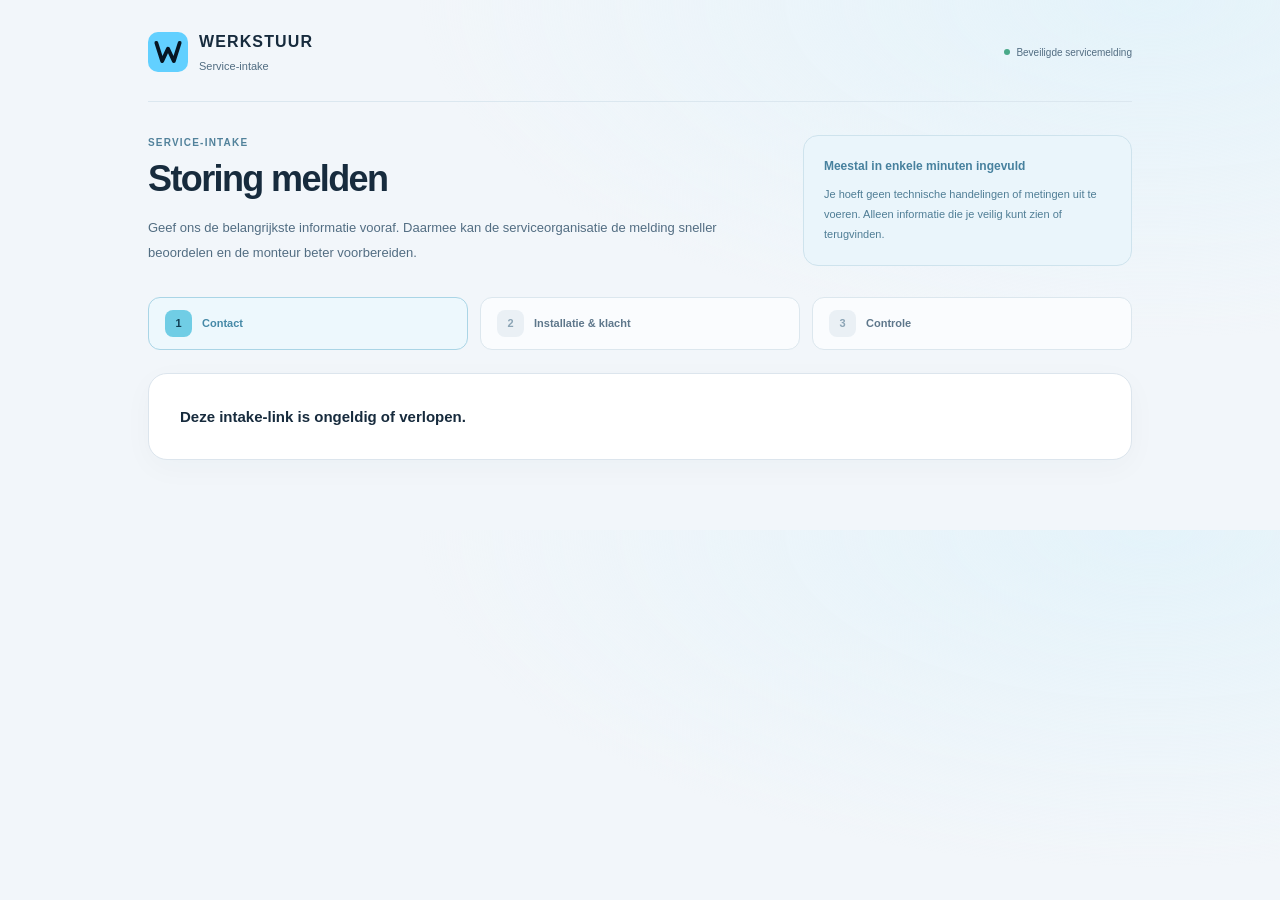
==== commit 4ddc7b9c: "Restore the verified customer intake layout" ====
--- a/intake.html
+++ b/intake.html
@@ -1,1737 +1,45 @@
-#!/usr/bin/env python3
-"""
-Werkstuur Cloud v1
-Stateless Python web/API service backed by Supabase Postgres + private Storage.
+<!doctype html>
+<html lang="nl">
+<head>
+<meta charset="utf-8">
+<meta name="viewport" content="width=device-width,initial-scale=1,viewport-fit=cover">
+<meta name="theme-color" content="#f4f7f8">
+<title>Werkstuur – Service-intake</title>
 
-The Supabase secret key is SERVER-ONLY. It must never be added to static files.
-"""
-from __future__ import annotations
-
-import base64
-import hashlib
-import hmac
-import json
-import mimetypes
-import os
-import smtplib
-import ssl
-import html as html_lib
-import re
-import secrets
-import sys
-import threading
-import time
-from collections import Counter, defaultdict
-from datetime import datetime, timezone, timedelta, date
-from http.server import ThreadingHTTPServer, BaseHTTPRequestHandler
-from email.message import EmailMessage
-from email.utils import formataddr
-from pathlib import Path
-from urllib.parse import urlparse, parse_qs, quote
-
-from supabase import create_client, Client
-import httpx
-
-import server as core
-
-ROOT = Path(__file__).resolve().parent
-STATIC = (ROOT / "static") if (ROOT / "static").is_dir() else ROOT
-
-APP_NAME = "Werkstuur"
-APP_VERSION = "2.0.0-workspace"
-APP_BUILD = "2026-10-05"
-BUCKET = os.environ.get("SUPABASE_STORAGE_BUCKET", "preflight-attachments")
-MAX_BODY = 7 * 1024 * 1024
-SESSION_HOURS = int(os.environ.get("SESSION_HOURS", "12"))
-COOKIE_SECURE = os.environ.get("COOKIE_SECURE", "1") not in ("0","false","False")
-PORT = int(os.environ.get("PORT", "10000"))
-
-def _env_int(name, default):
-    try:return int(os.environ.get(name,str(default)))
-    except Exception:return int(default)
-
-SMTP_HOST = os.environ.get("SMTP_HOST", "mail.werkstuur.nl").strip()
-SMTP_PORT = _env_int("SMTP_PORT", 465)
-SMTP_USERNAME = os.environ.get("SMTP_USERNAME", "").strip()
-SMTP_PASSWORD = os.environ.get("SMTP_PASSWORD", "")
-SMTP_SECURITY = os.environ.get("SMTP_SECURITY", "ssl").strip().lower()
-SMTP_FROM_EMAIL = os.environ.get("SMTP_FROM_EMAIL", SMTP_USERNAME).strip()
-SMTP_FROM_NAME = os.environ.get("SMTP_FROM_NAME", "Werkstuur").strip() or "Werkstuur"
-SMTP_REPLY_TO = os.environ.get("SMTP_REPLY_TO", "support@werkstuur.nl").strip()
-MAIL_TRANSPORT = os.environ.get("MAIL_TRANSPORT", "smtp").strip().lower()
-WEBMAIL_RELAY_URL = os.environ.get("WEBMAIL_RELAY_URL", "").strip()
-WEBMAIL_RELAY_SECRET = os.environ.get("WEBMAIL_RELAY_SECRET", "")
-MAIL_NOTIFICATIONS_ENABLED = os.environ.get("MAIL_NOTIFICATIONS_ENABLED", "1") not in ("0","false","False","no","off")
-APP_PUBLIC_URL = (os.environ.get("APP_PUBLIC_URL") or os.environ.get("RENDER_EXTERNAL_URL") or "https://app.werkstuur.nl").rstrip("/")
-WEBSITE_URL = (os.environ.get("WEBSITE_URL") or "https://werkstuur.nl").rstrip("/")
-PASSWORD_RESET_MINUTES = max(10, min(120, _env_int("PASSWORD_RESET_MINUTES", 30)))
-PUBLIC_SITE_ORIGINS = {x.strip().rstrip("/") for x in os.environ.get("PUBLIC_SITE_ORIGINS", "https://werkstuur.nl,https://www.werkstuur.nl").split(",") if x.strip()}
-SALES_EMAIL = os.environ.get("SALES_EMAIL", "manuel@werkstuur.nl").strip()
-
-_MAIL_LOCK = threading.Lock()
-_LAST_MAIL_ERROR = None
-_LAST_MAIL_SUCCESS = None
-
-_PROCESS_STARTED_AT = time.time()
-_PROCESS_STARTED_ISO = now_marker = datetime.now(timezone.utc).isoformat()
-_STATUS_LOCK = threading.Lock()
-_LAST_SERVER_ERROR = None
-_LAST_SUCCESSFUL_STATUS_CHECK = None
-
-def _sanitize_error_message(exc):
-    msg = f"{type(exc).__name__}: {str(exc)}"
-    msg = re.sub(r"sb_secret_[A-Za-z0-9._-]+", "[REDACTED]", msg)
-    msg = re.sub(r"([?&]token=)[^&\s]+", r"\1[REDACTED]", msg)
-    return msg[:240]
-
-def _record_server_error(scope, exc):
-    global _LAST_SERVER_ERROR
-    with _STATUS_LOCK:
-        _LAST_SERVER_ERROR = {
-            "at": datetime.now(timezone.utc).isoformat(),
-            "scope": str(scope)[:80],
-            "message": _sanitize_error_message(exc),
-        }
-
-def _record_status_success():
-    global _LAST_SUCCESSFUL_STATUS_CHECK
-    with _STATUS_LOCK:
-        _LAST_SUCCESSFUL_STATUS_CHECK = datetime.now(timezone.utc).isoformat()
-
-def _count_rows(table, filters=None):
-    count_column = "user_id" if table == "sessions" else "id"
-    q = sb.table(table).select(count_column, count="exact").limit(1)
-    for op, column, value in (filters or []):
-        q = getattr(q, op)(column, value)
-    r = q.execute()
-    count = getattr(r, "count", None)
-    if count is None:
-        return len(resp_data(r))
-    return int(count)
-
-def system_status_payload(user=None):
-    checked_at = datetime.now(timezone.utc).isoformat()
-    db_started = time.perf_counter()
-    database = {"status": "online", "latency_ms": None}
-    storage = {"status": "online", "bucket": BUCKET}
-    counts = {}
-    current_error = None
-
-    try:
-        sb.table("settings").select("key").limit(1).execute()
-        database["latency_ms"] = round((time.perf_counter() - db_started) * 1000, 1)
-
-        org_id=current_org_id()
-        filters=[("eq","organization_id",org_id)] if org_id else []
-        counts = {
-            "cases": _count_rows("cases",filters),
-            "active_users": _count_rows("users",filters+[("eq","active",True)]),
-            "active_sessions": _count_rows("sessions",[("eq","active_organization_id",org_id),("gt","expires_at",checked_at)]) if org_id else 0,
-            "attachments": _count_rows("attachments",filters),
-            "pilots": _count_rows("pilots",filters),
-        }
-        if user and user.get("is_platform_owner"):
-            counts["organizations"]=_count_rows("organizations")
-    except Exception as exc:
-        database = {"status": "unavailable", "latency_ms": None}
-        current_error = exc
-        _reset_supabase_client()
-
-    storage_started = time.perf_counter()
-    if database["status"] == "online":
-        try:
-            sb.storage.from_(BUCKET).list(f"org/{current_org_id()}" if current_org_id() else "", {"limit": 1, "offset": 0})
-            storage["latency_ms"] = round((time.perf_counter() - storage_started) * 1000, 1)
-        except Exception as exc:
-            storage = {"status": "unavailable", "bucket": BUCKET, "latency_ms": None}
-            current_error = current_error or exc
-            _reset_supabase_client()
-    else:
-        storage = {"status": "unknown", "bucket": BUCKET, "latency_ms": None}
-
-    mail = mail_status_payload()
-    core_ok = database["status"] == "online" and storage["status"] == "online"
-    mail_ok = mail["status"] in ("ready","disabled")
-    overall = "healthy" if core_ok and mail_ok else "degraded"
-    if current_error:
-        _record_server_error("system_status", current_error)
-    else:
-        _record_status_success()
-
-    with _STATUS_LOCK:
-        last_error = dict(_LAST_SERVER_ERROR) if _LAST_SERVER_ERROR else None
-        last_success = _LAST_SUCCESSFUL_STATUS_CHECK
-
-    uptime_seconds = max(0, int(time.time() - _PROCESS_STARTED_AT))
-    return {
-        "overall": overall,
-        "checked_at": checked_at,
-        "app": {
-            "status": "online",
-            "name": APP_NAME,
-            "version": APP_VERSION,
-            "build": APP_BUILD,
-            "uptime_seconds": uptime_seconds,
-            "started_at": _PROCESS_STARTED_ISO,
-        },
-        "database": database,
-        "storage": storage,
-        "mail": mail,
-        "counts": counts,
-        "hosting": {
-            "provider": "Render",
-            "service_id": os.environ.get("RENDER_SERVICE_ID", ""),
-            "commit": (os.environ.get("RENDER_GIT_COMMIT", "") or "")[:12],
-            "external_url": os.environ.get("RENDER_EXTERNAL_URL", ""),
-        },
-        "organization": current_organization(),
-        "monitoring": {
-            "last_successful_check": last_success,
-            "last_error": last_error,
-        },
-    }
-
-# Lightweight, process-local abuse protection for the single-instance pilot.
-# Keys are salted hashes of client IP + scope; raw IPs are not retained.
-_RATE_LOCK = threading.Lock()
-_RATE_STATE = {}
-_RATE_SALT = secrets.token_bytes(16)
-
-def _rate_allow(client_ip: str, scope: str, limit: int, window_seconds: int):
-    now = int(time.time())
-    bucket = now // window_seconds
-    digest = hashlib.sha256(_RATE_SALT + f"{client_ip}|{scope}".encode()).hexdigest()
-    with _RATE_LOCK:
-        current = _RATE_STATE.get(digest)
-        if not current or current[0] != bucket:
-            _RATE_STATE[digest] = (bucket, 1)
-            if len(_RATE_STATE) > 5000:
-                stale = [k for k, (b, _) in _RATE_STATE.items() if b < bucket - 1]
-                for k in stale[:2500]:
-                    _RATE_STATE.pop(k, None)
-            return True, 0
-        if current[1] >= limit:
-            retry_after = max(1, window_seconds - (now % window_seconds))
-            return False, retry_after
-        _RATE_STATE[digest] = (bucket, current[1] + 1)
-        return True, 0
-
-SUPABASE_URL = os.environ.get("SUPABASE_URL", "").rstrip("/")
-SUPABASE_SECRET_KEY = os.environ.get("SUPABASE_SECRET_KEY", "")
-if not SUPABASE_URL or not SUPABASE_SECRET_KEY:
-    print("ERROR: SUPABASE_URL and SUPABASE_SECRET_KEY are required.", file=sys.stderr)
-    sys.exit(2)
-
-_sb_local = threading.local()
-
-def _get_supabase_client() -> Client:
-    client = getattr(_sb_local, "client", None)
-    if client is None:
-        client = create_client(SUPABASE_URL, SUPABASE_SECRET_KEY)
-        _sb_local.client = client
-    return client
-
-def _reset_supabase_client():
-    # Drop the thread-local client after a transient transport failure.
-    # A fresh client gets created lazily on the next Supabase call.
-    if hasattr(_sb_local, "client"):
-        try:
-            delattr(_sb_local, "client")
-        except Exception:
-            _sb_local.client = None
-
-
-class _SupabaseProxy:
-    def __getattr__(self, name):
-        return getattr(_get_supabase_client(), name)
-
-sb = _SupabaseProxy()
-
-def _valid_email(value):
-    value=str(value or "").strip()
-    return value if re.match(r"^[^@\s]+@[^@\s]+\.[^@\s]+$", value) else ""
-
-def _mail_configured():
-    if not MAIL_NOTIFICATIONS_ENABLED or not SMTP_FROM_EMAIL:
-        return False
-    if MAIL_TRANSPORT == "https":
-        return bool(WEBMAIL_RELAY_URL == "https://werkstuur.nl/app-mail.php" and len(WEBMAIL_RELAY_SECRET) >= 32)
-    return bool(MAIL_TRANSPORT == "smtp" and SMTP_HOST and SMTP_PORT and SMTP_USERNAME and SMTP_PASSWORD)
-
-def _record_mail_result(ok, detail=""):
-    global _LAST_MAIL_ERROR, _LAST_MAIL_SUCCESS
-    with _MAIL_LOCK:
-        if ok:
-            _LAST_MAIL_SUCCESS=datetime.now(timezone.utc).isoformat()
-            _LAST_MAIL_ERROR=None
-        else:
-            _LAST_MAIL_ERROR={"at":datetime.now(timezone.utc).isoformat(),"message":str(detail or "onbekende e-mailfout")[:220]}
-
-def mail_status_payload():
-    with _MAIL_LOCK:
-        last_success=_LAST_MAIL_SUCCESS
-        last_error=dict(_LAST_MAIL_ERROR) if _LAST_MAIL_ERROR else None
-    if not MAIL_NOTIFICATIONS_ENABLED:
-        status="disabled"
-    elif _mail_configured():
-        status="ready"
-    else:
-        status="not_configured"
-    return {
-        "status":status,
-        "configured":_mail_configured(),
-        "enabled":MAIL_NOTIFICATIONS_ENABLED,
-        "transport":MAIL_TRANSPORT,
-        "host":"werkstuur.nl" if MAIL_TRANSPORT == "https" else SMTP_HOST,
-        "port":443 if MAIL_TRANSPORT == "https" else SMTP_PORT,
-        "security":"https" if MAIL_TRANSPORT == "https" else SMTP_SECURITY,
-        "from_email":SMTP_FROM_EMAIL,
-        "last_success":last_success,
-        "last_error":last_error,
-    }
-
-def _email_shell(title, intro, rows=None, cta_label=None, cta_url=None, footer=None):
-    safe_title=html_lib.escape(str(title))
-    safe_intro=html_lib.escape(str(intro))
-    row_html=""
-    for label,value in (rows or []):
-        row_html += f'<tr><td style="padding:7px 0;color:#667987;font-size:13px">{html_lib.escape(str(label))}</td><td style="padding:7px 0;text-align:right;color:#0b1b2b;font-size:13px;font-weight:700">{html_lib.escape(str(value))}</td></tr>'
-    table_html=(f'<table style="width:100%;border-collapse:collapse;border-top:1px solid #e8eef2;border-bottom:1px solid #e8eef2;margin:18px 0">{row_html}</table>' if row_html else '')
-    cta=""
-    if cta_label and cta_url:
-        cta=f'<p style="margin:24px 0 8px"><a href="{html_lib.escape(str(cta_url),quote=True)}" style="display:inline-block;background:#0b1b2b;color:#fff;text-decoration:none;border-radius:10px;padding:12px 16px;font-size:13px;font-weight:700">{html_lib.escape(str(cta_label))}</a></p>'
-    footer_html=html_lib.escape(str(footer or "Werkstuur · van melding naar een werkbare opdracht."))
-    return ('<!doctype html><html><body style="margin:0;background:#f3f7f9;font-family:Arial,sans-serif;color:#0b1b2b">'
-            '<div style="max-width:620px;margin:0 auto;padding:28px 14px"><div style="background:#fff;border:1px solid #dfe8ee;border-radius:18px;padding:26px">'
-            '<div style="font-size:11px;letter-spacing:.14em;color:#3084a8;font-weight:800;margin-bottom:10px">WERKSTUUR</div>'
-            f'<h1 style="font-size:24px;line-height:1.2;margin:0 0 12px">{safe_title}</h1>'
-            f'<p style="font-size:14px;line-height:1.65;color:#526978;margin:0 0 16px">{safe_intro}</p>'
-            f'{table_html}{cta}<p style="font-size:11px;color:#82929d;line-height:1.55;margin:22px 0 0">{footer_html}</p>'
-            '</div></div></body></html>')
-
-def _send_via_https(recipients, subject, text_body, html_body, reply_to):
-    payload = {"recipients":recipients, "subject":str(subject)[:180],
-               "text":str(text_body), "html":str(html_body or ""),
-               "reply_to":_valid_email(reply_to or SMTP_REPLY_TO)}
-    body = json.dumps(payload, ensure_ascii=False, sort_keys=True, separators=(",", ":")).encode("utf-8")
-    nonce = secrets.token_hex(16)
-    timestamp = str(int(time.time()))
-    signed = (timestamp + "\n" + nonce + "\n" + hashlib.sha256(body).hexdigest()).encode("ascii")
-    signature = hmac.new(WEBMAIL_RELAY_SECRET.encode("utf-8"), signed, hashlib.sha256).hexdigest()
-    headers = {"Content-Type":"application/json", "X-Werkstuur-Timestamp":timestamp,
-               "X-Werkstuur-Nonce":nonce, "X-Werkstuur-Signature":signature}
-    # The same nonce makes a retry safe if delivery succeeded but the response was lost.
-    for attempt in range(2):
-        try:
-            response = httpx.post(WEBMAIL_RELAY_URL, content=body, headers=headers,
-                                  timeout=20, follow_redirects=False)
-            if response.status_code != 200:
-                _record_mail_result(False, "HTTPS-mailroute gaf HTTP " + str(response.status_code))
-                return {"ok":False, "reason":"send_failed"}
-            result = response.json()
-            if result.get("ok") is not True or result.get("id") != nonce:
-                _record_mail_result(False, "HTTPS-mailroute gaf geen geldige ontvangstbevestiging")
-                return {"ok":False, "reason":"send_failed"}
-            _record_mail_result(True)
-            return {"ok":True, "recipients":len(recipients)}
-        except (httpx.TimeoutException, httpx.NetworkError) as exc:
-            if attempt == 0:
-                continue
-            _record_mail_result(False, "HTTPS-mailroute niet bereikbaar: " + type(exc).__name__)
-        except Exception as exc:
-            _record_mail_result(False, "HTTPS-mailroute: " + type(exc).__name__)
-            break
-    return {"ok":False, "reason":"send_failed"}
-
-def _send_email(to, subject, text_body, html_body=None, reply_to=None):
-    recipients=[]
-    for item in (to if isinstance(to,(list,tuple,set)) else [to]):
-        addr=_valid_email(item)
-        if addr and addr.lower() not in [x.lower() for x in recipients]:recipients.append(addr)
-    if not recipients:return {"ok":False,"reason":"no_recipients"}
-    if not _mail_configured():return {"ok":False,"reason":"not_configured"}
-    if "\r" in str(subject) or "\n" in str(subject):
-        return {"ok":False,"reason":"invalid_subject"}
-    if MAIL_TRANSPORT == "https":
-        return _send_via_https(recipients, subject, text_body, html_body, reply_to)
-    msg=EmailMessage()
-    msg["Subject"]=str(subject)[:180]
-    msg["From"]=formataddr((SMTP_FROM_NAME,SMTP_FROM_EMAIL))
-    msg["To"]=", ".join(recipients)
-    rt=_valid_email(reply_to or SMTP_REPLY_TO)
-    if rt:msg["Reply-To"]=rt
-    msg.set_content(str(text_body))
-    if html_body:msg.add_alternative(str(html_body),subtype="html")
-    context=ssl.create_default_context()
-    try:
-        if SMTP_SECURITY=="ssl":
-            with smtplib.SMTP_SSL(SMTP_HOST,SMTP_PORT,timeout=15,context=context) as client:
-                client.login(SMTP_USERNAME,SMTP_PASSWORD);client.send_message(msg)
-        else:
-            with smtplib.SMTP(SMTP_HOST,SMTP_PORT,timeout=15) as client:
-                client.ehlo()
-                if SMTP_SECURITY in ("tls","starttls"):
-                    client.starttls(context=context);client.ehlo()
-                client.login(SMTP_USERNAME,SMTP_PASSWORD);client.send_message(msg)
-        _record_mail_result(True)
-        return {"ok":True,"recipients":len(recipients)}
-    except Exception as exc:
-        _record_mail_result(False,_sanitize_error_message(exc))
-        return {"ok":False,"reason":"send_failed"}
-
-def _queue_email(to, subject, text_body, html_body=None, reply_to=None):
-    if not _mail_configured():return False
-    def runner():
-        try:_send_email(to,subject,text_body,html_body,reply_to)
-        except Exception as exc:_record_mail_result(False,_sanitize_error_message(exc))
-    threading.Thread(target=runner,daemon=True,name="werkstuur-mail").start()
-    return True
-
-def _organization_contact(org_id):
-    org=organization_by_id(org_id) or {}
-    support=_valid_email(org.get("support_email") or get_setting("support_email","",organization_id=org_id) or SMTP_REPLY_TO)
-    return org,support
-
-def queue_public_intake_emails(org_id,row,missing,score):
-    if not _mail_configured():return {"customer":False,"planner":False}
-    org,support=_organization_contact(org_id)
-    org_name=org.get("name") or get_setting("company_name","de serviceorganisatie",organization_id=org_id)
-    case_no=row.get("case_no") or "—"
-    customer_email=_valid_email(row.get("email"))
-    queued_customer=False
-    if customer_email:
-        subject=f"Melding ontvangen · {case_no}"
-        intro=f"Je servicemelding bij {org_name} is ontvangen. Bewaar onderstaande referentie; je hoeft de melding niet opnieuw te versturen."
-        rows=[("Referentie",case_no),("Type",row.get("type") or "—"),("Status","Wordt beoordeeld")]
-        if missing:rows.append(("Vervolg",f"Mogelijk nog {len(missing)} aanvulling(en) nodig"))
-        text=f"{intro}\n\nReferentie: {case_no}\nType: {row.get('type') or '—'}\n\n{('Er kan contact met je worden opgenomen voor aanvullende informatie.' if missing else 'De melding bevat voldoende informatie voor de eerste beoordeling.')}"
-        queued_customer=_queue_email(customer_email,subject,text,_email_shell("Melding ontvangen",intro,rows,footer=f"Vragen? Neem contact op via {support or 'de serviceorganisatie'}."),reply_to=support)
-    users=resp_data(sb.table("users").select("email,role,active").eq("organization_id",org_id).eq("active",True).execute())
-    planner_recipients=[_valid_email(x.get("email")) for x in users if x.get("role") in ("admin","planner")]
-    planner_recipients=[x for x in planner_recipients if x]
-    if support:planner_recipients.append(support)
-    planner_recipients=list(dict.fromkeys(planner_recipients))[:12]
-    queued_planner=False
-    if planner_recipients:
-        subject=f"Nieuwe klantintake · {case_no} · {row.get('customer') or 'Klant'}"
-        intro="Er is een nieuwe klantintake binnengekomen in Werkstuur. Open de omgeving om de melding te beoordelen en waar nodig informatie aan te vullen."
-        rows=[("Case",case_no),("Klant",row.get("customer") or "—"),("Type",row.get("type") or "—"),("Gereedheid",f"{int(score or 0)}%"),("Ontbreekt",str(len(missing or [])))]
-        text=f"Nieuwe Werkstuur-intake\nCase: {case_no}\nKlant: {row.get('customer') or '—'}\nType: {row.get('type') or '—'}\nGereedheid: {int(score or 0)}%\nOntbrekende punten: {len(missing or [])}\n\nOpen: {APP_PUBLIC_URL}"
-        queued_planner=_queue_email(planner_recipients,subject,text,_email_shell("Nieuwe klantintake",intro,rows,"Open Werkstuur",APP_PUBLIC_URL),reply_to=customer_email or support)
-    return {"customer":queued_customer,"planner":queued_planner}
-
-def queue_account_welcome(row):
-    if not _mail_configured():return False
-    email=_valid_email(row.get("email"))
-    if not email:return False
-    try:org=organization_by_id(row.get("organization_id")) or {}
-    except Exception:org={}
-    intro=f"Er is een Werkstuur-account voor je aangemaakt voor {org.get('name') or 'jouw organisatie'}. Gebruik het tijdelijke wachtwoord dat je van je beheerder ontvangt en wijzig dit na je eerste login."
-    rows=[("Account",email),("Rol",row.get("role") or "gebruiker")]
-    text=f"Je Werkstuur-account is aangemaakt.\n\nInloggen: {APP_PUBLIC_URL}\nAccount: {email}\n\nGebruik het tijdelijke wachtwoord van je beheerder en wijzig dit na de eerste login."
-    return _queue_email(email,"Je Werkstuur-account is aangemaakt",text,_email_shell("Welkom bij Werkstuur",intro,rows,"Inloggen",APP_PUBLIC_URL))
-
-def queue_password_changed_notice(row,by_admin=False):
-    if not _mail_configured():return False
-    email=_valid_email(row.get("email"))
-    if not email:return False
-    intro="Het wachtwoord van je Werkstuur-account is gewijzigd." + (" Dit is uitgevoerd door een beheerder." if by_admin else "") + " Was jij dit niet, neem dan direct contact op met je beheerder."
-    text=f"{intro}\n\nWerkstuur: {APP_PUBLIC_URL}"
-    return _queue_email(email,"Werkstuur-wachtwoord gewijzigd",text,_email_shell("Wachtwoord gewijzigd",intro,[("Account",email)],"Naar Werkstuur",APP_PUBLIC_URL))
-
-def _reset_secret():
-    raw=os.environ.get("PASSWORD_RESET_SECRET") or SUPABASE_SECRET_KEY
-    return hashlib.sha256(("werkstuur-password-reset|"+raw).encode()).digest()
-
-def _b64url(data):return base64.urlsafe_b64encode(data).rstrip(b"=").decode()
-def _b64url_decode(value):
-    value=str(value);return base64.urlsafe_b64decode(value+"="*((4-len(value)%4)%4))
-
-def create_password_reset_token(row):
-    fp=hashlib.sha256(str(row.get("password_hash") or "").encode()).hexdigest()[:24]
-    payload={"uid":int(row["id"]),"exp":int(time.time())+PASSWORD_RESET_MINUTES*60,"fp":fp,"nonce":secrets.token_hex(8)}
-    raw=json.dumps(payload,separators=(",",":"),sort_keys=True).encode()
-    part=_b64url(raw);sig=_b64url(hmac.new(_reset_secret(),part.encode(),hashlib.sha256).digest())
-    return part+"."+sig
-
-def verify_password_reset_token(token):
-    try:
-        part,sig=str(token or "").split(".",1)
-        expected=_b64url(hmac.new(_reset_secret(),part.encode(),hashlib.sha256).digest())
-        if not hmac.compare_digest(sig,expected):return None
-        payload=json.loads(_b64url_decode(part))
-        if int(payload.get("exp") or 0)<int(time.time()):return None
-        row=first(sb.table("users").select("*").eq("id",int(payload.get("uid") or 0)).limit(1).execute())
-        if not row or not row.get("active"):return None
-        fp=hashlib.sha256(str(row.get("password_hash") or "").encode()).hexdigest()[:24]
-        if not hmac.compare_digest(str(payload.get("fp") or ""),fp):return None
-        return row
-    except Exception:return None
-
-def queue_password_reset(row):
-    if not _mail_configured():return False
-    email=_valid_email(row.get("email"))
-    if not email:return False
-    token=create_password_reset_token(row)
-    reset_url=f"{APP_PUBLIC_URL}/?reset={quote(token)}"
-    intro=f"Er is een verzoek gedaan om het wachtwoord van je Werkstuur-account opnieuw in te stellen. De link is {PASSWORD_RESET_MINUTES} minuten geldig."
-    text=f"{intro}\n\nWachtwoord herstellen: {reset_url}\n\nHeb je dit niet aangevraagd? Dan kun je deze e-mail negeren."
-    return _queue_email(email,"Werkstuur · wachtwoord herstellen",text,_email_shell("Wachtwoord herstellen",intro,[("Geldig",f"{PASSWORD_RESET_MINUTES} minuten")],"Nieuw wachtwoord instellen",reset_url,"Heb je dit niet aangevraagd? Dan hoef je niets te doen."))
-
-_org_local = threading.local()
-
-def _set_org_context(org_id):
-    _org_local.organization_id = int(org_id) if org_id not in (None, "") else None
-
-def current_org_id(required=False):
-    org_id = getattr(_org_local, "organization_id", None)
-    if required and not org_id:
-        raise RuntimeError("organization context ontbreekt")
-    return org_id
-
-def organization_by_id(org_id):
-    if not org_id:
-        return None
-    return first(sb.table("organizations").select("*").eq("id", int(org_id)).limit(1).execute())
-
-def current_organization():
-    return organization_by_id(current_org_id())
-
-def resolve_public_organization(token):
-    token = str(token or "")
-    if not token:
-        return None
-    row = first(
-        sb.table("organization_settings")
-        .select("organization_id")
-        .eq("key", "intake_token")
-        .eq("value", token)
-        .limit(1)
-        .execute()
-    )
-    if not row:
-        return None
-    org = organization_by_id(row["organization_id"])
-    if not org or org.get("status") in ("suspended", "archived"):
-        return None
-    _set_org_context(org["id"])
-    return org
-
-def now_iso():
-    return datetime.now(timezone.utc).isoformat()
-
-def sha_token(token: str) -> str:
-    return hashlib.sha256(token.encode()).hexdigest()
-
-def resp_data(resp):
-    return getattr(resp, "data", None) or []
-
-def first(resp):
-    data = resp_data(resp)
-    return data[0] if data else None
-
-def get_setting(key, default=None, organization_id=None):
-    org_id = organization_id if organization_id is not None else current_org_id()
-    if org_id:
-        row = first(
-            sb.table("organization_settings")
-            .select("value")
-            .eq("organization_id", int(org_id))
-            .eq("key", key)
-            .limit(1)
-            .execute()
-        )
-        if row:
-            return row["value"]
-    row = first(sb.table("settings").select("value").eq("key", key).limit(1).execute())
-    return row["value"] if row else default
-
-def set_setting(key, value, organization_id=None):
-    org_id = organization_id if organization_id is not None else current_org_id()
-    if org_id:
-        sb.table("organization_settings").upsert({
-            "organization_id": int(org_id),
-            "key": key,
-            "value": str(value)
-        }, on_conflict="organization_id,key").execute()
-        return
-    sb.table("settings").upsert({"key": key, "value": str(value)}, on_conflict="key").execute()
-
-def setting_json(key, default):
-    raw = get_setting(key)
-    if not raw:
-        return default
-    try:
-        return json.loads(raw)
-    except Exception:
-        return default
-
-def setting_float(key, default=0.0):
-    try:
-        return float(get_setting(key, default))
-    except Exception:
-        return float(default)
-
-def economic_assumptions():
-    return {
-        "baseline_planner_minutes": setting_float("baseline_planner_minutes", 13),
-        "planner_hourly_cost": setting_float("planner_hourly_cost", 40),
-        "technician_hourly_cost": setting_float("technician_hourly_cost", 55),
-        "avg_site_visit_minutes": setting_float("avg_site_visit_minutes", 90),
-        "avg_roundtrip_km": setting_float("avg_roundtrip_km", 35),
-        "cost_per_km": setting_float("cost_per_km", .35),
-        "software_monthly_cost": setting_float("software_monthly_cost", 299),
-        "monthly_case_volume": setting_float("monthly_case_volume", 150),
-    }
-
-def create_audit(case_id, user_id, action, detail=""):
-    org_id = current_org_id(required=True)
-    sb.table("audit").insert({
-        "organization_id": org_id,
-        "case_id": case_id,
-        "user_id": user_id,
-        "action": action,
-        "detail": detail,
-        "created_at": now_iso(),
-    }).execute()
-
-def bootstrap():
-    # Insert required default settings.
-    defaults = {
-        "intake_token": secrets.token_urlsafe(24),
-        "company_name": "Werkstuur Pilot",
-        "onboarding_complete": "0",
-        "enabled_service_types": json.dumps(["Laadpaal","Zonnepanelen","Thuisbatterij","Elektro"], ensure_ascii=False),
-        "enabled_brands": json.dumps({
-            "Laadpaal":["Easee","Alfen","Wallbox","Zaptec","Anders/onbekend"],
-            "Zonnepanelen":["SolarEdge","GoodWe","Growatt","SMA","Enphase","Anders/onbekend"],
-            "Thuisbatterij":["SolarEdge","GoodWe","BYD","Huawei","Tesla","Anders/onbekend"],
-            "Elektro":["Anders/onbekend"]
-        }, ensure_ascii=False),
-        "baseline_planner_minutes":"13",
-        "planner_hourly_cost":"40",
-        "technician_hourly_cost":"55",
-        "avg_site_visit_minutes":"90",
-        "avg_roundtrip_km":"35",
-        "cost_per_km":"0.35",
-        "software_monthly_cost":"299",
-        "monthly_case_volume":"150",
-        "brand_name":"Werkstuur",
-        "brand_accent":"#62d0ff",
-        "support_email":"",
-        "privacy_url":"",
-        "customer_portal_title":"Service-intake",
-    }
-    existing = {r["key"] for r in resp_data(sb.table("settings").select("key").execute())}
-    missing = [{"key":k,"value":v} for k,v in defaults.items() if k not in existing]
-    if missing:
-        sb.table("settings").insert(missing).execute()
-
-    internal = first(sb.table("organizations").select("*").eq("slug","werkstuur-internal").limit(1).execute())
-    if not internal:
-        internal = first(sb.table("organizations").insert({
-            "name":"Werkstuur Internal","slug":"werkstuur-internal","status":"active","plan":"internal",
-            "created_at":now_iso(),"updated_at":now_iso()
-        }).execute())
-    org_id = internal["id"]
-    org_settings = {r["key"] for r in resp_data(
-        sb.table("organization_settings").select("key").eq("organization_id",org_id).execute()
-    )}
-    org_missing = [{"organization_id":org_id,"key":k,"value":v} for k,v in defaults.items() if k not in org_settings]
-    if org_missing:
-        sb.table("organization_settings").insert(org_missing).execute()
-
-    # First administrator is created only when user table is empty and env vars exist.
-    users = resp_data(sb.table("users").select("id").limit(1).execute())
-    if not users:
-        email = os.environ.get("BOOTSTRAP_ADMIN_EMAIL", "").strip().lower()
-        password = os.environ.get("BOOTSTRAP_ADMIN_PASSWORD", "")
-        name = os.environ.get("BOOTSTRAP_ADMIN_NAME", "Administrator").strip() or "Administrator"
-        if email and password:
-            if len(password) < 12:
-                raise RuntimeError("BOOTSTRAP_ADMIN_PASSWORD must contain at least 12 characters")
-            sb.table("users").insert({
-                "email":email,
-                "display_name":name,
-                "role":"admin",
-                "organization_id":org_id,
-                "is_platform_owner":True,
-                "password_hash":core.hash_password(password),
-                "active":True,
-                "created_at":now_iso()
-            }).execute()
-            print(f"Bootstrap admin created for {email}. Remove/rotate BOOTSTRAP_ADMIN_PASSWORD after first login.")
-        else:
-            print("WARNING: no users exist. Set BOOTSTRAP_ADMIN_EMAIL and BOOTSTRAP_ADMIN_PASSWORD in Render.")
-
-def find_user_by_email(email):
-    return first(sb.table("users").select("*").eq("email", email.lower().strip()).limit(1).execute())
-
-def find_user(uid):
-    return first(sb.table("users").select("id,email,display_name,role,active,created_at,organization_id,is_platform_owner").eq("id", uid).limit(1).execute())
-
-def create_session(user_id):
-    token = secrets.token_urlsafe(40)
-    expires = datetime.now(timezone.utc) + timedelta(hours=SESSION_HOURS)
-    u = find_user(user_id)
-    sb.table("sessions").insert({
-        "token_hash": sha_token(token),
-        "user_id": user_id,
-        "active_organization_id": u.get("organization_id") if u else None,
-        "expires_at": expires.isoformat(),
-        "created_at": now_iso()
-    }).execute()
-    return token
-
-def delete_session(token):
-    if token:
-        sb.table("sessions").delete().eq("token_hash", sha_token(token)).execute()
-
-def user_from_token(token):
-    if not token:
-        return None
-    row = first(
-        sb.table("sessions")
-        .select("user_id,expires_at,active_organization_id")
-        .eq("token_hash", sha_token(token))
-        .limit(1).execute()
-    )
-    if not row:
-        return None
-    try:
-        exp = datetime.fromisoformat(row["expires_at"].replace("Z","+00:00"))
-        if exp <= datetime.now(timezone.utc):
-            sb.table("sessions").delete().eq("token_hash", sha_token(token)).execute()
-            return None
-    except Exception:
-        return None
-    u = find_user(row["user_id"])
-    if not u or not u.get("active"):
-        return None
-
-    base_org_id = u.get("organization_id")
-    effective_org_id = row.get("active_organization_id") if u.get("is_platform_owner") else base_org_id
-    effective_org_id = effective_org_id or base_org_id
-    org = organization_by_id(effective_org_id)
-    if not org:
-        return None
-    if not u.get("is_platform_owner") and org.get("status") in ("suspended","archived"):
-        return None
-
-    u["base_organization_id"] = base_org_id
-    u["organization_id"] = effective_org_id
-    u["organization_name"] = org.get("name")
-    u["organization_slug"] = org.get("slug")
-    u["organization_status"] = org.get("status")
-    u["organization_plan"] = org.get("plan")
-    _set_org_context(effective_org_id)
-    return u
-
-def public_config():
-    return {
-        "company": get_setting("company_name","Werkstuur Pilot"),
-        "enabled_service_types": setting_json("enabled_service_types",["Laadpaal","Zonnepanelen","Thuisbatterij","Elektro"]),
-        "enabled_brands": setting_json("enabled_brands",{}),
-        "brand_name": get_setting("brand_name","Werkstuur"),
-        "brand_accent": get_setting("brand_accent","#62d0ff"),
-        "support_email": get_setting("support_email",""),
-        "privacy_url": get_setting("privacy_url",""),
-        "customer_portal_title": get_setting("customer_portal_title","Service-intake"),
-    }
-
-def onboarding_payload():
-    return {
-        "complete": get_setting("onboarding_complete","0") == "1",
-        "company_name": get_setting("company_name","Werkstuur Pilot"),
-        "enabled_service_types": setting_json("enabled_service_types",["Laadpaal","Zonnepanelen","Thuisbatterij","Elektro"]),
-        "enabled_brands": setting_json("enabled_brands",{}),
-        "assumptions": economic_assumptions(),
-        "branding":{
-            "brand_name":get_setting("brand_name","Werkstuur"),
-            "brand_accent":get_setting("brand_accent","#62d0ff"),
-            "support_email":get_setting("support_email",""),
-            "privacy_url":get_setting("privacy_url",""),
-            "customer_portal_title":get_setting("customer_portal_title","Service-intake"),
-        },
-        "intake_token":get_setting("intake_token"),
-    }
-
-def safe_filename(name):
-    name = Path(name or "attachment").name
-    name = re.sub(r"[^A-Za-z0-9._-]+","_",name)[:120]
-    return name or "attachment"
-
-def get_case(cid):
-    return first(sb.table("cases").select("*").eq("organization_id",current_org_id(required=True)).eq("id", cid).limit(1).execute())
-
-def can_access_case(user, case):
-    if not case:
-        return False
-    if user["role"] in ("admin","planner"):
-        return True
-    return case.get("assigned_to") == user["id"]
-
-def case_actor_in_organization(user):
-    org_id = user.get("organization_id")
-    return bool(org_id) and user.get("base_organization_id", org_id) == org_id
-
-def visible_cases(user):
-    q = sb.table("cases").select("*").eq("organization_id",current_org_id(required=True)).order("updated_at", desc=True)
-    if user["role"] == "technician":
-        q = q.eq("assigned_to", user["id"])
-    rows = resp_data(q.execute())
-    return rows
-
-def enrich_case(c):
-    if not c:
-        return c
-    if c.get("assigned_to"):
-        u=find_user(c["assigned_to"])
-        c["assigned_name"]=u["display_name"] if u else None
-    return c
-
-def calculate_metrics():
-    cases = resp_data(sb.table("cases").select("*").eq("organization_id",current_org_id(required=True)).execute())
-    outcomes = [c for c in cases if c.get("outcome_recorded_at")]
-    total=len(cases)
-    customer_intakes=sum(1 for c in cases if c.get("source")=="customer")
-    intake=[float(c["intake_seconds"]) for c in cases if c.get("intake_seconds") is not None]
-    complete=sum(1 for c in cases if not (c.get("missing") or []))
-    scheduled=sum(1 for c in cases if c.get("scheduled_at"))
-    ftf=sum(1 for c in outcomes if c.get("outcome_resolved_first_visit"))
-    second=sum(1 for c in outcomes if c.get("outcome_second_visit_required"))
-    preventable=sum(1 for c in outcomes if c.get("outcome_second_visit_required") and c.get("outcome_preventable"))
-    remote=sum(1 for c in outcomes if c.get("outcome_remote_resolved"))
-    econ=calculate_economics(cases)
-    n=len(outcomes)
-    return {
-        "total":total,
-        "customer_intakes":customer_intakes,
-        "avg_intake_seconds":round(sum(intake)/len(intake),1) if intake else 0,
-        "complete_pct":round(100*complete/max(1,total),1),
-        "scheduled_pct":round(100*scheduled/max(1,total),1),
-        "outcomes":n,
-        "first_time_fix_pct":round(100*ftf/max(1,n),1),
-        "second_visit_pct":round(100*second/max(1,n),1),
-        "preventable_second_visit_pct":round(100*preventable/max(1,second),1) if second else 0,
-        "remote_resolved_pct":round(100*remote/max(1,n),1),
-        "economics":econ,
-    }
-
-def calculate_economics(cases=None):
-    cases = cases if cases is not None else resp_data(sb.table("cases").select("*").eq("organization_id",current_org_id(required=True)).execute())
-    outcomes=[c for c in cases if c.get("outcome_recorded_at")]
-    a=economic_assumptions()
-    measured=[float(c["outcome_planner_minutes"]) for c in outcomes if c.get("outcome_planner_minutes") is not None]
-    saved=sum(max(0.0,a["baseline_planner_minutes"]-m) for m in measured)
-    remote=sum(1 for c in outcomes if c.get("outcome_remote_resolved"))
-    second=sum(1 for c in outcomes if c.get("outcome_second_visit_required"))
-    preventable=sum(1 for c in outcomes if c.get("outcome_second_visit_required") and c.get("outcome_preventable"))
-    visit=(a["avg_site_visit_minutes"]/60*a["technician_hourly_cost"])+(a["avg_roundtrip_km"]*a["cost_per_km"])
-    planner_value=saved/60*a["planner_hourly_cost"]
-    n=len(outcomes)
-    avg_saved=saved/len(measured) if measured else 0
-    remote_rate=remote/n if n else 0
-    preventable_rate=preventable/n if n else 0
-    proj_planner=avg_saved*a["monthly_case_volume"]/60*a["planner_hourly_cost"]
-    proj_remote=remote_rate*a["monthly_case_volume"]*visit
-    gross=proj_planner+proj_remote
-    return {
-        "assumptions":a,
-        "measured":{
-            "planner_cases_measured":len(measured),
-            "planner_minutes_saved":round(saved,1),
-            "planner_time_value_eur":round(planner_value,2),
-            "remote_resolved_count":remote,
-            "estimated_remote_visit_value_eur":round(remote*visit,2),
-            "avoidable_second_visits_observed":preventable,
-            "estimated_avoidable_waste_eur":round(preventable*visit,2),
-            "second_visits_observed":second,
-        },
-        "projection":{
-            "monthly_case_volume":a["monthly_case_volume"],
-            "projected_planner_value_eur":round(proj_planner,2),
-            "projected_remote_value_eur":round(proj_remote,2),
-            "projected_gross_value_eur":round(gross,2),
-            "software_monthly_cost_eur":round(a["software_monthly_cost"],2),
-            "projected_net_value_eur":round(gross-a["software_monthly_cost"],2),
-            "projected_avoidable_waste_eur":round(preventable_rate*a["monthly_case_volume"]*visit,2),
-            "break_even":gross>=a["software_monthly_cost"] if n else None,
-        },
-        "method":{
-            "measured_planner_savings":"Baseline planner minutes minus recorded actual planner minutes.",
-            "remote_value":"Remote-resolved cases multiplied by configured visit/time/travel estimate.",
-            "avoidable_waste":"Preventable second visits multiplied by configured visit estimate; opportunity loss, not realised savings.",
-            "projection":"Pilot averages projected to configured monthly case volume.",
-        }
-    }
-
-def active_pilot():
-    return first(sb.table("pilots").select("*").eq("organization_id",current_org_id(required=True)).eq("active",True).order("id",desc=True).limit(1).execute())
-
-def pilot_progress():
-    p=active_pilot()
-    if not p:
-        return {"active":False}
-    m=calculate_metrics()
-    start=date.fromisoformat(p["start_date"]); end=date.fromisoformat(p["end_date"]); today=date.today()
-    total=max(1,(end-start).days+1); elapsed=max(0,min(total,(today-start).days+1))
-    avg_plan=None
-    outcome_cases=[c for c in resp_data(sb.table("cases").select("outcome_planner_minutes,outcome_recorded_at").eq("organization_id",current_org_id(required=True)).execute()) if c.get("outcome_recorded_at") and c.get("outcome_planner_minutes") is not None]
-    if outcome_cases:
-        avg_plan=round(sum(float(c["outcome_planner_minutes"]) for c in outcome_cases)/len(outcome_cases),2)
-    current={
-        "outcomes":m["outcomes"],
-        "avg_planner_minutes":avg_plan,
-        "first_time_fix_pct":m["first_time_fix_pct"],
-        "second_visit_pct":m["second_visit_pct"],
-        "remote_resolved_pct":m["remote_resolved_pct"],
-        "preventable_second_visit_pct":m["preventable_second_visit_pct"],
-    }
-    def delt(cur, base):
-        return round(cur-float(base),2) if cur is not None and base is not None else None
-    def met(cur,target,direction):
-        if cur is None or target is None:return False
-        return cur<=float(target) if direction=="lower" else cur>=float(target)
-    return {
-        "active":True,"pilot":p,
-        "days":{"elapsed":elapsed,"total":total,"elapsed_pct":round(100*elapsed/total,1),"remaining":max(0,total-elapsed)},
-        "current":current,
-        "delta":{
-            "planner_minutes":delt(avg_plan,p.get("baseline_planner_minutes")),
-            "first_time_fix_pct":delt(current["first_time_fix_pct"],p.get("baseline_first_time_fix_pct")),
-            "second_visit_pct":delt(current["second_visit_pct"],p.get("baseline_second_visit_pct")),
-            "remote_resolved_pct":delt(current["remote_resolved_pct"],p.get("baseline_remote_resolved_pct")),
-        },
-        "goals":{
-            "planner_minutes":{"target":p.get("target_planner_minutes"),"met":met(avg_plan,p.get("target_planner_minutes"),"lower")},
-            "first_time_fix_pct":{"target":p.get("target_first_time_fix_pct"),"met":met(current["first_time_fix_pct"],p.get("target_first_time_fix_pct"),"higher")},
-            "second_visit_pct":{"target":p.get("target_second_visit_pct"),"met":met(current["second_visit_pct"],p.get("target_second_visit_pct"),"lower")},
-            "remote_resolved_pct":{"target":p.get("target_remote_resolved_pct"),"met":met(current["remote_resolved_pct"],p.get("target_remote_resolved_pct"),"higher")},
-        },
-        "economics":m["economics"],
-    }
-
-def management_report():
-    m=calculate_metrics()
-    cases=[c for c in resp_data(sb.table("cases").select("*").eq("organization_id",current_org_id(required=True)).execute()) if c.get("outcome_recorded_at")]
-    info=Counter(); mat=Counter(); faults=Counter(); routes=Counter()
-    for c in cases:
-        for x in re.split(r"[;,]", c.get("outcome_missing_info") or ""):
-            if x.strip():info[x.strip()]+=1
-        for x in re.split(r"[;,]", c.get("outcome_missing_material") or ""):
-            if x.strip():mat[x.strip()]+=1
-        if c.get("fault_category"):faults[c["fault_category"]]+=1
-        if c.get("service_route"):routes[c["service_route"]]+=1
-    n=m["outcomes"]; min_n=10
-    net=m["economics"]["projection"]["projected_net_value_eur"]
-    if n<min_n:
-        decision={"status":"onvoldoende_data","label":"Nog onvoldoende data","reason":f"{n} outcomes geregistreerd; minimaal {min_n} aanbevolen.","criterion":"Geen financieel pilotsignaal vóór minimaal 10 outcomes."}
-    elif net>0:
-        decision={"status":"positief_signaal","label":"Positief financieel pilotsignaal","reason":f"Geprojecteerde netto maandwaarde €{net:.0f}.","criterion":"Positief wanneer projectie na softwarekosten > 0 is."}
-    else:
-        decision={"status":"negatief_signaal","label":"Nog geen positief financieel pilotsignaal","reason":f"Geprojecteerde netto maandwaarde €{net:.0f}.","criterion":"Nog niet positief wanneer projectie na softwarekosten ≤ 0 is."}
-    rec=[]
-    if info:
-        x,cnt=info.most_common(1)[0]; rec.append(f"Maak '{x}' een expliciet voorcheckveld; {cnt} keer als ontbrekend geregistreerd.")
-    if m["preventable_second_visit_pct"]>=30 and m["outcomes"]:
-        rec.append("Prioriteer het terugdringen van voorkombare tweede bezoeken.")
-    if m["remote_resolved_pct"]>0:rec.append("Borg remote-first triage voor routes die aantoonbaar remote oplosbaar zijn.")
-    if not rec:rec.append("Blijf outcomes en oorzaken registreren.")
-    return {
-        "generated_at":now_iso(),
-        "company_name":get_setting("company_name","Organisatie"),
-        "sample_quality":{"outcomes":n,"minimum_for_signal":min_n,"sufficient_for_signal":n>=min_n},
-        "operations":{
-            "total_cases":m["total"],"outcomes":n,"first_time_fix_pct":m["first_time_fix_pct"],
-            "second_visit_pct":m["second_visit_pct"],"remote_resolved_pct":m["remote_resolved_pct"],
-            "preventable_second_visit_pct":m["preventable_second_visit_pct"],
-        },
-        "economics":m["economics"],
-        "top_causes":{
-            "missing_information":[{"label":k,"count":v} for k,v in info.most_common(5)],
-            "missing_material":[{"label":k,"count":v} for k,v in mat.most_common(5)],
-            "service_routes":[{"label":k,"count":v} for k,v in routes.most_common(5)],
-            "fault_categories":[{"label":k,"count":v} for k,v in faults.most_common(5)],
-        },
-        "decision":decision,"recommendations":rec,
-        "interpretation_notes":[
-            "Plannerwaarde uses recorded actual preparation time.",
-            "Remote visit value and monthly projections use configurable assumptions.",
-            "Preventable second visits are opportunity loss, not realised savings.",
-        ]
-    }
-
-def export_payload():
-    org_id=current_org_id(required=True)
-    return {
-        "meta":{"app_name":APP_NAME,"app_version":APP_VERSION,"exported_at":now_iso(),"contains_passwords":False,"contains_attachment_bytes":False,"organization_id":org_id},
-        "organization":organization_by_id(org_id),
-        "settings":resp_data(sb.table("organization_settings").select("key,value").eq("organization_id",org_id).execute()),
-        "users":resp_data(sb.table("users").select("id,email,display_name,role,active,created_at").eq("organization_id",org_id).execute()),
-        "pilots":resp_data(sb.table("pilots").select("*").eq("organization_id",org_id).execute()),
-        "pilot_snapshots":resp_data(sb.table("pilot_snapshots").select("*").eq("organization_id",org_id).execute()),
-        "cases":resp_data(sb.table("cases").select("*").eq("organization_id",org_id).execute()),
-        "notes":resp_data(sb.table("notes").select("*").eq("organization_id",org_id).execute()),
-        "attachments":resp_data(sb.table("attachments").select("id,case_id,filename,storage_path,content_type,size_bytes,created_by,created_at").eq("organization_id",org_id).execute()),
-        "audit":resp_data(sb.table("audit").select("*").eq("organization_id",org_id).execute()),
-    }
-
-def create_team_user(email,name,role,password):
-    email=(email or "").lower().strip(); name=(name or "").strip()
-    if not email or "@" not in email:raise ValueError("ongeldig e-mailadres")
-    if not name:raise ValueError("naam ontbreekt")
-    if role not in ("admin","planner","technician"):raise ValueError("ongeldige rol")
-    if not password or len(password)<12:raise ValueError("wachtwoord minimaal 12 tekens")
-    existing=find_user_by_email(email)
-    if existing:return existing,False
-    row=first(sb.table("users").insert({
-        "email":email,"display_name":name,"role":role,"organization_id":current_org_id(required=True),"is_platform_owner":False,
-        "password_hash":core.hash_password(password),"active":True,"created_at":now_iso()
-    }).execute())
-    queue_account_welcome(row)
-    return row,True
-
-
-def _slugify(value):
-    slug=re.sub(r"[^a-z0-9]+","-",str(value or "").lower()).strip("-")
-    return slug[:60] or "organisatie"
-
-def initialize_organization_settings(org_id, name, support_email="", privacy_url=""):
-    global_defaults = resp_data(sb.table("settings").select("key,value").execute())
-    rows=[]
-    for item in global_defaults:
-        value=item["value"]
-        if item["key"]=="company_name": value=name
-        elif item["key"]=="onboarding_complete": value="0"
-        elif item["key"]=="intake_token": value=secrets.token_urlsafe(24)
-        elif item["key"]=="brand_name": value="Werkstuur"
-        elif item["key"]=="support_email": value=support_email or ""
-        elif item["key"]=="privacy_url": value=privacy_url or ""
-        rows.append({"organization_id":org_id,"key":item["key"],"value":str(value)})
-    if rows:
-        sb.table("organization_settings").upsert(rows,on_conflict="organization_id,key").execute()
-
-def owner_organizations_payload():
-    orgs=resp_data(sb.table("organizations").select("*").order("created_at").execute())
-    result=[]
-    for org in orgs:
-        oid=org["id"]
-        users_count=len(resp_data(sb.table("users").select("id").eq("organization_id",oid).eq("active",True).execute()))
-        cases_rows=resp_data(sb.table("cases").select("id,created_at").eq("organization_id",oid).order("created_at",desc=True).limit(1).execute())
-        cases_count=_count_rows("cases",[("eq","organization_id",oid)])
-        active_pilots=_count_rows("pilots",[("eq","organization_id",oid),("eq","active",True)])
-        onboarding=get_setting("onboarding_complete","0",organization_id=oid)=="1"
-        result.append({
-            **org,
-            "active_users":users_count,
-            "cases":cases_count,
-            "active_pilot":active_pilots>0,
-            "onboarding_complete":onboarding,
-            "last_activity":cases_rows[0]["created_at"] if cases_rows else None,
-        })
-    return result
-
-def create_organization(body):
-    name=str(body.get("name") or "").strip()
-    if not name:
-        raise ValueError("organisatienaam verplicht")
-    slug=_slugify(body.get("slug") or name)
-    if first(sb.table("organizations").select("id").eq("slug",slug).limit(1).execute()):
-        raise ValueError("slug bestaat al")
-    status=str(body.get("status") or "onboarding")
-    plan=str(body.get("plan") or "pilot")
-    if status not in ("onboarding","pilot","active","suspended","archived"):
-        raise ValueError("ongeldige status")
-    if plan not in ("internal","pilot","starter","growth","enterprise"):
-        raise ValueError("ongeldig plan")
-    support=str(body.get("support_email") or "").strip()
-    privacy=str(body.get("privacy_url") or "").strip()
-    if support and "@" not in support:
-        raise ValueError("ongeldig support e-mailadres")
-    if privacy and not re.match(r"^https?://",privacy,re.I):
-        raise ValueError("ongeldige privacy-URL")
-    org=first(sb.table("organizations").insert({
-        "name":name,"slug":slug,"status":status,"plan":plan,
-        "support_email":support or None,"privacy_url":privacy or None,
-        "created_at":now_iso(),"updated_at":now_iso()
-    }).execute())
-    initialize_organization_settings(org["id"],name,support,privacy)
-
-    admin_email=str(body.get("admin_email") or "").lower().strip()
-    admin_name=str(body.get("admin_name") or "").strip()
-    admin_password=str(body.get("admin_password") or "")
-    if admin_email or admin_name or admin_password:
-        if not admin_email or "@" not in admin_email:
-            raise ValueError("geldig admin e-mailadres verplicht")
-        if not admin_name:
-            raise ValueError("adminnaam verplicht")
-        if len(admin_password)<12:
-            raise ValueError("tijdelijk adminwachtwoord minimaal 12 tekens")
-        if find_user_by_email(admin_email):
-            raise ValueError("e-mailadres bestaat al")
-        admin_row=first(sb.table("users").insert({
-            "email":admin_email,"display_name":admin_name,"role":"admin",
-            "organization_id":org["id"],"is_platform_owner":False,
-            "password_hash":core.hash_password(admin_password),"active":True,"created_at":now_iso()
-        }).execute())
-        queue_account_welcome(admin_row)
-    return org
-
-
-class Handler(BaseHTTPRequestHandler):
-    server_version="WerkstuurCloud/1.4"
-
-    def log_message(self, fmt, *args):
-        message = fmt % args
-        # Do not leak public intake tokens into hosting logs.
-        message = re.sub(r"([?&]token=)[^&\s\"]+", r"\1[REDACTED]", message)
-        sys.stdout.write("[%s] %s\n" % (self.log_date_time_string(), message))
-
-    def _security_headers(self):
-        self.send_header("X-Content-Type-Options","nosniff")
-        self.send_header("X-Frame-Options","DENY")
-        self.send_header("Referrer-Policy","no-referrer")
-        self.send_header("Permissions-Policy","camera=(self), microphone=(), geolocation=()")
-        self.send_header("Strict-Transport-Security","max-age=31536000")
-        self.send_header("X-Robots-Tag","noindex, nofollow, noarchive")
-        self.send_header("Content-Security-Policy","default-src 'self'; img-src 'self' data: blob:; style-src 'self' 'unsafe-inline'; script-src 'self' 'unsafe-inline'; connect-src 'self'; frame-ancestors 'none'; base-uri 'self'")
-
-    def _cors_headers(self):
-        origin=(self.headers.get("Origin") or "").rstrip("/")
-        path=urlparse(self.path).path
-        if path=="/api/public-contact" and origin in PUBLIC_SITE_ORIGINS:
-            return {"Access-Control-Allow-Origin":origin,"Vary":"Origin","Access-Control-Allow-Headers":"Content-Type","Access-Control-Allow-Methods":"POST, OPTIONS"}
-        return {}
-
-    def _json(self,obj,status=200,extra_headers=None):
-        raw=json.dumps(obj,ensure_ascii=False,default=str).encode()
-        self.send_response(status)
-        self.send_header("Content-Type","application/json; charset=utf-8")
-        self.send_header("Content-Length",str(len(raw)))
-        self.send_header("Cache-Control","no-store")
-        self._security_headers()
-        headers={**self._cors_headers(),**(extra_headers or {})}
-        for k,v in headers.items():self.send_header(k,v)
-        self.end_headers();self.wfile.write(raw)
-
-    def _body(self):
-        n=int(self.headers.get("Content-Length","0") or 0)
-        if n>MAX_BODY:raise ValueError("request too large")
-        return json.loads(self.rfile.read(n) or b"{}")
-
-    def _cookie_token(self):
-        auth=self.headers.get("Authorization","")
-        if auth.startswith("Bearer "):return auth[7:]
-        cookie=self.headers.get("Cookie","")
-        for piece in cookie.split(";"):
-            k,sep,v=piece.strip().partition("=")
-            if sep and k=="pf_session":return v
-        return None
-
-    def _user(self):
-        _set_org_context(None)
-        return user_from_token(self._cookie_token())
-
-    def _need(self,roles=None):
-        u=self._user()
-        if not u:self._json({"error":"unauthorized"},401);return None
-        if roles and u["role"] not in roles:self._json({"error":"forbidden"},403);return None
-        return u
-
-    def _need_owner(self):
-        u=self._user()
-        if not u:self._json({"error":"unauthorized"},401);return None
-        if not u.get("is_platform_owner"):self._json({"error":"forbidden"},403);return None
-        return u
-
-    def _check_origin(self):
-        if self.command in ("GET","HEAD","OPTIONS"):return True
-        origin=(self.headers.get("Origin") or "").rstrip("/")
-        host=self.headers.get("Host")
-        if not origin:return True
-        path=urlparse(self.path).path
-        if path=="/api/public-contact" and origin in PUBLIC_SITE_ORIGINS:return True
-        try:return urlparse(origin).netloc==host
-        except:return False
-
-    def do_OPTIONS(self):
-        path=urlparse(self.path).path
-        if path=="/api/public-contact":
-            origin=(self.headers.get("Origin") or "").rstrip("/")
-            if origin not in PUBLIC_SITE_ORIGINS:
-                self.send_response(403);self.end_headers();return
-            self.send_response(204)
-            for k,v in self._cors_headers().items():self.send_header(k,v)
-            self._security_headers();self.end_headers();return
-        self.send_response(204);self._security_headers();self.end_headers()
-
-    def _client_ip(self):
-        forwarded=(self.headers.get("X-Forwarded-For") or "").split(",")[0].strip()
-        return forwarded or (self.client_address[0] if self.client_address else "unknown")
-
-    def _rate_limit(self,scope,limit,window_seconds):
-        allowed,retry_after=_rate_allow(self._client_ip(),scope,limit,window_seconds)
-        if allowed:return True
-        self._json({"error":"te veel verzoeken; probeer later opnieuw"},429,{"Retry-After":str(retry_after)})
-        return False
-
-    def _static(self,path):
-        if path=="/":path="/index.html"
-        safe=(STATIC/path.lstrip("/")).resolve()
-        if STATIC.resolve() not in safe.parents and safe!=STATIC.resolve():self.send_error(403);return
-        if not safe.exists() or not safe.is_file():self.send_error(404);return
-        data=safe.read_bytes();ctype=mimetypes.guess_type(str(safe))[0] or "application/octet-stream"
-        self.send_response(200);self.send_header("Content-Type",ctype);self.send_header("Content-Length",str(len(data)))
-        self.send_header("Cache-Control","public, max-age=300" if path not in ("/index.html","/intake.html","/app.js") else "no-cache")
-        self._security_headers();self.end_headers();self.wfile.write(data)
-
-    def do_GET(self):
-        _set_org_context(None)
-        try:
-            p=urlparse(self.path);path=p.path;q=parse_qs(p.query)
-            if path=="/api/health":
-                try:
-                    sb.table("settings").select("key").limit(1).execute()
-                    return self._json({"ok":True,"name":APP_NAME,"version":APP_VERSION,"backend":"supabase","database":"ok"})
-                except Exception:
-                    _reset_supabase_client()
-                    return self._json({"ok":False,"name":APP_NAME,"version":APP_VERSION,"backend":"supabase","database":"unavailable"},503)
-            if path=="/api/version":return self._json({"name":APP_NAME,"version":APP_VERSION,"build":APP_BUILD})
-            if path=="/api/system-status":
-                u=self._need(("admin",))
-                if not u:return
-                return self._json(system_status_payload(u))
-            if path=="/api/public-info":
-                token=q.get("token",[""])[0]
-                org=resolve_public_organization(token)
-                if not org:return self._json({"error":"invalid token"},403)
-                return self._json(public_config())
-            if path=="/api/owner/organizations":
-                u=self._need_owner()
-                if not u:return
-                return self._json(owner_organizations_payload())
-            if path=="/api/me":
-                u=self._need()
-                if u:return self._json(u)
-                return
-            if path=="/api/onboarding-status":
-                u=self._need(("admin","planner"))
-                if u:return self._json(onboarding_payload())
-                return
-
-            if path=="/api/settings":
-                u=self._need(("admin","planner"))
-                if not u:return
-                return self._json({
-                    "company_name":get_setting("company_name"),
-                    "intake_token":get_setting("intake_token"),
-                    "brand_name":get_setting("brand_name","Werkstuur"),
-                    "brand_accent":get_setting("brand_accent","#62d0ff"),
-                    "support_email":get_setting("support_email",""),
-                    "privacy_url":get_setting("privacy_url",""),
-                    "customer_portal_title":get_setting("customer_portal_title","Service-intake"),
-                    "app_version":APP_VERSION,**economic_assumptions()
-                })
-            if path in ("/api/users","/api/accounts"):
-                u=self._need(("admin","planner") if path=="/api/users" else ("admin",))
-                if not u:return
-                rows=resp_data(sb.table("users").select("id,email,display_name,role,active,created_at").eq("organization_id",current_org_id(required=True)).order("role").order("display_name").execute())
-                return self._json(rows)
-            if path=="/api/cases":
-                u=self._need()
-                if not u:return
-                return self._json([enrich_case(c) for c in visible_cases(u)])
-            if path=="/api/metrics":
-                u=self._need(("admin","planner"))
-                if u:return self._json(calculate_metrics())
-                return
-            if path=="/api/pilot":
-                u=self._need(("admin","planner"))
-                if u:return self._json(pilot_progress())
-                return
-            if path=="/api/pilot/snapshots":
-                u=self._need(("admin","planner"))
-                if not u:return
-                p=active_pilot()
-                rows=resp_data(sb.table("pilot_snapshots").select("*").eq("organization_id",current_org_id(required=True)).eq("pilot_id",p["id"]).order("snapshot_date").execute()) if p else []
-                return self._json(rows)
-            if path=="/api/pilot/final-report":
-                u=self._need(("admin","planner"))
-                if not u:return
-                # management report is used as final report when pilot is closed.
-                return self._json(management_report())
-            if path=="/api/report":
-                u=self._need(("admin","planner"))
-                if u:return self._json(management_report())
-                return
-            if path=="/api/audit":
-                u=self._need(("admin","planner"))
-                if not u:return
-                rows=resp_data(sb.table("audit").select("*").eq("organization_id",current_org_id(required=True)).order("created_at",desc=True).limit(250).execute())
-                # enrich user display
-                for r in rows:
-                    if r.get("user_id"):
-                        x=find_user(r["user_id"]);r["display_name"]=x["display_name"] if x else None
-                return self._json(rows)
-            if path=="/api/export":
-                u=self._need(("admin",))
-                if u:return self._json(export_payload())
-                return
-            if path=="/api/pilot-reset-summary":
-                u=self._need(("admin",))
-                if not u:return
-                result={}
-                for table in ("cases","notes","attachments","audit","pilots","pilot_snapshots"):
-                    result[table if table!="audit" else "audit_events"]=len(resp_data(sb.table(table).select("id").eq("organization_id",current_org_id(required=True)).execute()))
-                return self._json(result)
-            if path.startswith("/api/cases/") and path.endswith("/notes"):
-                u=self._need()
-                if not u:return
-                cid=int(path.split("/")[3]);c=get_case(cid)
-                if not can_access_case(u,c):return self._json({"error":"not found"},404)
-                rows=resp_data(sb.table("notes").select("*").eq("organization_id",current_org_id(required=True)).eq("case_id",cid).order("created_at").execute())
-                for r in rows:
-                    x=find_user(r["created_by"]);r["display_name"]=x["display_name"] if x else "Onbekend";r["email"]=x["email"] if x else ""
-                return self._json(rows)
-            if path.startswith("/api/cases/") and path.endswith("/attachments"):
-                u=self._need()
-                if not u:return
-                cid=int(path.split("/")[3]);c=get_case(cid)
-                if not can_access_case(u,c):return self._json({"error":"not found"},404)
-                rows=resp_data(sb.table("attachments").select("id,case_id,filename,content_type,size_bytes,created_at").eq("organization_id",current_org_id(required=True)).eq("case_id",cid).order("created_at").execute())
-                return self._json(rows)
-            if path.startswith("/api/attachments/"):
-                u=self._need()
-                if not u:return
-                aid=int(path.split("/")[3]);a=first(sb.table("attachments").select("*").eq("organization_id",current_org_id(required=True)).eq("id",aid).limit(1).execute())
-                if not a:return self._json({"error":"not found"},404)
-                c=get_case(a["case_id"])
-                if not can_access_case(u,c):return self._json({"error":"not found"},404)
-                raw=sb.storage.from_(BUCKET).download(a["storage_path"])
-                self.send_response(200);self.send_header("Content-Type",a.get("content_type") or "application/octet-stream")
-                self.send_header("Content-Disposition",f'attachment; filename="{safe_filename(a["filename"])}"')
-                self.send_header("Content-Length",str(len(raw)));self._security_headers();self.end_headers();self.wfile.write(raw);return
-            return self._static(path)
-        except Exception as e:
-            transient = isinstance(e, (httpx.ReadError, httpx.ReadTimeout, httpx.ConnectError, httpx.ConnectTimeout)) or (
-                "Resource temporarily unavailable" in repr(e)
-            )
-            retry_count = getattr(self, "_get_retry_count", 0)
-            if transient and retry_count < 2:
-                self._get_retry_count = retry_count + 1
-                _reset_supabase_client()
-                time.sleep(0.12 * (2 ** retry_count))
-                print(f"GET RETRY {self._get_retry_count} after transient network error: {e!r}", file=sys.stderr)
-                return self.do_GET()
-            _record_server_error("GET "+str(locals().get("path","unknown")), e)
-            print("GET ERROR",repr(e),file=sys.stderr)
-            return self._json({"error":"server_error"},500)
-
-    def do_POST(self):
-        _set_org_context(None)
-        if not self._check_origin():return self._json({"error":"invalid origin"},403)
-        try:
-            path=urlparse(self.path).path
-            # Public attack surface: bound repeated login attempts and intake spam.
-            if path=="/api/login" and not self._rate_limit("login",10,600):return
-            if path=="/api/forgot-password" and not self._rate_limit("forgot-password",5,900):return
-            if path=="/api/reset-password" and not self._rate_limit("reset-password",10,900):return
-            if path=="/api/public-intake" and not self._rate_limit("public-intake",30,3600):return
-            if path=="/api/public-contact" and not self._rate_limit("public-contact",8,3600):return
-            body=self._body()
-            if path=="/api/public-contact":
-                # Honeypot: bots usually populate hidden website fields.
-                if str(body.get("website") or "").strip():return self._json({"ok":True})
-                name=str(body.get("name") or "").strip()[:120]
-                email=_valid_email(body.get("email"))
-                company=str(body.get("company") or "").strip()[:160]
-                message=str(body.get("message") or "").strip()[:3000]
-                if not name or not email or len(message)<8:
-                    return self._json({"error":"vul naam, geldig e-mailadres en een kort bericht in"},400)
-                if not _mail_configured():
-                    return self._json({"error":"contactformulier tijdelijk niet beschikbaar; mail naar manuel@werkstuur.nl"},503)
-                intro="Er is een nieuwe kennismakingsaanvraag binnengekomen via werkstuur.nl."
-                rows=[("Naam",name),("Bedrijf",company or "—"),("E-mail",email)]
-                text=f"{intro}\n\nNaam: {name}\nBedrijf: {company or '-'}\nE-mail: {email}\n\nBericht:\n{message}"
-                html=_email_shell("Nieuwe kennismakingsaanvraag",intro,rows,footer=message)
-                result=_send_email(SALES_EMAIL,"Nieuwe kennismakingsaanvraag · Werkstuur",text,html,reply_to=email)
-                if not result.get("ok"):
-                    return self._json({"error":"verzenden is tijdelijk niet gelukt; mail naar manuel@werkstuur.nl"},503)
-                return self._json({"ok":True})
-            if path=="/api/login":
-                email=str(body.get("email","")).lower().strip();pwd=str(body.get("password",""))
-                row=find_user_by_email(email)
-                if not row or not row.get("active") or not core.verify_password(pwd,row["password_hash"]):
-                    return self._json({"error":"ongeldige inloggegevens"},401)
-                login_org=organization_by_id(row.get("organization_id"))
-                if not row.get("is_platform_owner") and (not login_org or login_org.get("status") in ("suspended","archived")):
-                    return self._json({"error":"deze organisatie is momenteel gepauzeerd"},403)
-                token=create_session(row["id"])
-                cookie=f"pf_session={token}; HttpOnly; SameSite=Lax; Path=/; Max-Age={SESSION_HOURS*3600}"
-                if COOKIE_SECURE:cookie+="; Secure"
-                user=find_user(row["id"])
-                return self._json({"user":user},200,{"Set-Cookie":cookie})
-            if path=="/api/logout":
-                token=self._cookie_token();delete_session(token)
-                cookie="pf_session=; HttpOnly; SameSite=Lax; Path=/; Max-Age=0"
-                if COOKIE_SECURE:cookie+="; Secure"
-                return self._json({"ok":True},200,{"Set-Cookie":cookie})
-            if path=="/api/forgot-password":
-                email=str(body.get("email") or "").lower().strip()
-                row=find_user_by_email(email) if _valid_email(email) else None
-                if row and row.get("active"):
-                    _set_org_context(row.get("organization_id"))
-                    queue_password_reset(row)
-                    try:create_audit(None,row["id"],"password_reset_requested","self-service")
-                    except Exception:pass
-                return self._json({"ok":True,"message":"Als dit e-mailadres bij een actief account hoort, is een herstelmail verstuurd."})
-            if path=="/api/reset-password":
-                row=verify_password_reset_token(body.get("token"))
-                new_password=str(body.get("new_password") or "")
-                if not row:return self._json({"error":"de herstel-link is ongeldig of verlopen"},400)
-                if len(new_password)<12:return self._json({"error":"nieuw wachtwoord minimaal 12 tekens"},400)
-                _set_org_context(row.get("organization_id"))
-                sb.table("users").update({"password_hash":core.hash_password(new_password)}).eq("id",row["id"]).execute()
-                sb.table("sessions").delete().eq("user_id",row["id"]).execute()
-                create_audit(None,row["id"],"password_reset_completed","self-service")
-                queue_password_changed_notice(row)
-                return self._json({"ok":True})
-            if path=="/api/public-intake":
-                if body.get("privacy_acknowledged") is not True:return self._json({"error":"privacy-informatie moet eerst worden bevestigd"},400)
-                token=str(body.get("token",""))
-                org=resolve_public_organization(token)
-                if not org:return self._json({"error":"invalid token"},403)
-                org_id=org["id"]
-                typ=str(body.get("type","Onbekend"));problem=str(body.get("problem",""));extra=body.get("extra") or {}
-                facts,missing,score,dispatch,prep,fault=core.analyze(typ,problem,extra)
-                brand=core.canonical_brand(extra.get("manufacturer"));src=core.source_for(brand);rk=core.route_knowledge(fault["category"]);fk=core.ftf_knowledge(fault["category"])
-                case_no="WS-"+str(int(time.time()*1000))[-8:]
-                row=first(sb.table("cases").insert({
-                    "organization_id":org_id,"case_no":case_no,"source":"customer","customer":str(body.get("customer") or "Nieuwe klant"),
-                    "city":str(body.get("city") or ""),"phone":str(body.get("phone") or ""),"email":str(body.get("email") or ""),
-                    "type":typ,"asset":((brand+" "+str(extra.get("model") or "")).strip() if brand!="Onbekend" else "Nog te identificeren"),
-                    "status":"Review" if not missing else "Info ontbreekt","score":score,"problem":problem,
-                    "facts":facts,"missing":missing,"dispatch":dispatch,"prep":prep,
-                    "intake_seconds":int(body.get("intake_seconds") or 0),"version":1,
-                    "created_at":now_iso(),"updated_at":now_iso(),"manufacturer":brand,
-                    "model":str(extra.get("model") or ""),"serial_no":str(extra.get("serial") or ""),
-                    "knowledge_title":src["title"],"knowledge_url":src["url"],"api_targets":src["api_targets"],
-                    "fault_category":fault["category"],"fault_confidence":fault["confidence"],"triage_level":fault["triage"],"fault_evidence":fault["evidence"],
-                    "service_route":rk["service_route"],"required_competence":rk["competence"],"remote_checks":rk["remote_checks"],
-                    "site_trigger":rk["site_trigger"],"prep_categories":rk["prep_categories"],"escalation_path":rk["escalation"],
-                    "route_source_title":rk["source_title"],"route_source_url":rk["source_url"],
-                    "ftf_critical":fk["critical_before_departure"],"ftf_gaps":fk["common_avoidable_gap"],"ftf_parts":fk["parts_categories"],
-                }).execute())
-                file=body.get("file")
-                if file and file.get("data_base64"):
-                    raw=base64.b64decode(file["data_base64"],validate=True)
-                    if len(raw)<=5*1024*1024:
-                        name=safe_filename(file.get("name"));storage_path=f"org/{org_id}/cases/{row['id']}/{secrets.token_hex(12)}-{name}"
-                        sb.storage.from_(BUCKET).upload(path=storage_path,file=raw,file_options={"content-type":file.get("type") or "application/octet-stream","upsert":"false"})
-                        sb.table("attachments").insert({"organization_id":org_id,"case_id":row["id"],"filename":name,"storage_path":storage_path,"content_type":file.get("type") or "application/octet-stream","size_bytes":len(raw),"created_at":now_iso()}).execute()
-                create_audit(row["id"],None,"public_intake","customer self-service; privacy_notice_acknowledged")
-                try:mail_queued=queue_public_intake_emails(org_id,row,missing,score)
-                except Exception as exc:
-                    _record_mail_result(False,_sanitize_error_message(exc));mail_queued={"customer":False,"planner":False}
-                return self._json({"ok":True,"case_no":case_no,"score":score,"missing":missing,"route":fault["category"],"confirmation_email_queued":bool(mail_queued.get("customer")),"planner_email_queued":bool(mail_queued.get("planner"))},201)
-
-
-            if path=="/api/owner/organizations":
-                owner=self._need_owner()
-                if not owner:return
-                try:org=create_organization(body)
-                except ValueError as e:return self._json({"error":str(e)},400)
-                return self._json(org,201)
-            if path=="/api/owner/context":
-                owner=self._need_owner()
-                if not owner:return
-                oid=int(body.get("organization_id") or 0)
-                org=organization_by_id(oid)
-                if not org:return self._json({"error":"organisatie niet gevonden"},404)
-                token=self._cookie_token()
-                sb.table("sessions").update({"active_organization_id":oid}).eq("token_hash",sha_token(token)).execute()
-                _set_org_context(oid)
-                return self._json({"ok":True,"organization":org})
-
-            u=self._need()
-            if not u:return
-
-            if (path=="/api/cases" or path.startswith("/api/cases/")) and not case_actor_in_organization(u):
-                return self._json({"error":"Je bekijkt deze organisatie als eigenaar. Gebruik een teamaccount van deze organisatie om cases bij te werken.","code":"organization_member_required"},403)
-
-            if path=="/api/test-email":
-                if u["role"]!="admin":return self._json({"error":"forbidden"},403)
-                if not _mail_configured():return self._json({"error":"de e-mailverbinding is nog niet volledig geconfigureerd"},503)
-                intro="Deze test bevestigt dat Werkstuur transactionele e-mail via de ingestelde mailverbinding kan versturen."
-                result=_send_email(u.get("email"),"Werkstuur · testmail",intro,_email_shell("E-mailkoppeling werkt",intro,[('Account',u.get('email') or '—')]),reply_to=SMTP_REPLY_TO)
-                return self._json({"ok":bool(result.get("ok"))},200 if result.get("ok") else 503)
-            if path=="/api/change-password":
-                current=str(body.get("current_password") or "");new=str(body.get("new_password") or "")
-                if len(new)<12:return self._json({"error":"nieuw wachtwoord minimaal 12 tekens"},400)
-                row=find_user_by_email(u["email"])
-                if not core.verify_password(current,row["password_hash"]):return self._json({"error":"huidig wachtwoord onjuist"},403)
-                sb.table("users").update({"password_hash":core.hash_password(new)}).eq("id",u["id"]).execute()
-                sb.table("sessions").delete().eq("user_id",u["id"]).execute()
-                create_audit(None,u["id"],"password_changed","self-service")
-                queue_password_changed_notice(row)
-                cookie="pf_session=; HttpOnly; SameSite=Lax; Path=/; Max-Age=0"
-                if COOKIE_SECURE:cookie+="; Secure"
-                return self._json({"ok":True,"relogin_required":True},200,{"Set-Cookie":cookie})
-            if path=="/api/accounts":
-                if u["role"]!="admin":return self._json({"error":"forbidden"},403)
-                try:row,created=create_team_user(body.get("email"),body.get("display_name"),body.get("role"),body.get("password"))
-                except ValueError as e:return self._json({"error":str(e)},400)
-                return self._json({"created":created,"user":{k:v for k,v in row.items() if k!="password_hash"}},201 if created else 200)
-            if path.startswith("/api/accounts/") and path.endswith("/send-reset-link"):
-                if u["role"]!="admin":return self._json({"error":"forbidden"},403)
-                uid=int(path.split("/")[3])
-                target=first(sb.table("users").select("*").eq("organization_id",current_org_id(required=True)).eq("id",uid).limit(1).execute())
-                if not target:return self._json({"error":"account niet gevonden"},404)
-                if not _mail_configured():return self._json({"error":"transactionele e-mail is nog niet geconfigureerd"},503)
-                queued=queue_password_reset(target)
-                if queued:create_audit(None,u["id"],"password_reset_link_sent",str(uid))
-                return self._json({"ok":bool(queued)},200 if queued else 503)
-            if path.startswith("/api/accounts/") and path.endswith("/reset-password"):
-                if u["role"]!="admin":return self._json({"error":"forbidden"},403)
-                uid=int(path.split("/")[3]);new=str(body.get("new_password") or "")
-                if len(new)<12:return self._json({"error":"nieuw wachtwoord minimaal 12 tekens"},400)
-                target=first(sb.table("users").select("*").eq("organization_id",current_org_id(required=True)).eq("id",uid).limit(1).execute())
-                if not target:return self._json({"error":"account niet gevonden"},404)
-                sb.table("users").update({"password_hash":core.hash_password(new)}).eq("organization_id",current_org_id(required=True)).eq("id",uid).execute()
-                sb.table("sessions").delete().eq("user_id",uid).execute()
-                create_audit(None,u["id"],"admin_password_reset",str(uid))
-                queue_password_changed_notice(target,by_admin=True)
-                return self._json({"ok":True})
-            if path=="/api/onboarding":
-                if u["role"] not in ("admin","planner"):return self._json({"error":"forbidden"},403)
-                company=str(body.get("company_name") or "").strip()
-                service_types=[x for x in body.get("enabled_service_types",[]) if x in ("Laadpaal","Zonnepanelen","Thuisbatterij","Elektro")]
-                if not company or not service_types:return self._json({"error":"bedrijfsnaam en servicetype verplicht"},400)
-                set_setting("company_name",company);set_setting("enabled_service_types",json.dumps(service_types,ensure_ascii=False))
-                support_email=str(body.get("support_email") or "").strip()
-                privacy_url=str(body.get("privacy_url") or "").strip()
-                if support_email and "@" not in support_email:return self._json({"error":"ongeldig support e-mailadres"},400)
-                if privacy_url and not re.match(r"^https?://",privacy_url,re.I):return self._json({"error":"privacy-URL moet met http:// of https:// beginnen"},400)
-                set_setting("support_email",support_email)
-                set_setting("privacy_url",privacy_url)
-                clean={}
-                brands=body.get("enabled_brands") or {}
-                for t in service_types:clean[t]=[str(v).strip() for v in brands.get(t,[]) if str(v).strip()] or ["Anders/onbekend"]
-                set_setting("enabled_brands",json.dumps(clean,ensure_ascii=False))
-                for k,v in (body.get("assumptions") or {}).items():
-                    if k in economic_assumptions():set_setting(k,max(0,float(v)))
-                created=0
-                for member in body.get("team") or []:
-                    try:_,was=create_team_user(member.get("email"),member.get("display_name"),member.get("role"),member.get("password"));created+=1 if was else 0
-                    except ValueError as e:return self._json({"error":"teamlid: "+str(e)},400)
-                pilot=body.get("pilot") or {}
-                if pilot.get("create"):
-                    sb.table("pilots").update({"active":False,"updated_at":now_iso()}).eq("organization_id",current_org_id(required=True)).eq("active",True).execute()
-                    sb.table("pilots").insert({
-                        "organization_id":current_org_id(required=True),"name":str(pilot.get("name") or "Launch Partner Pilot"),"start_date":pilot.get("start_date") or date.today().isoformat(),
-                        "end_date":pilot.get("end_date") or (date.today()+timedelta(days=42)).isoformat(),
-                        "baseline_planner_minutes":pilot.get("baseline_planner_minutes"),"baseline_first_time_fix_pct":pilot.get("baseline_first_time_fix_pct"),
-                        "baseline_second_visit_pct":pilot.get("baseline_second_visit_pct"),"baseline_remote_resolved_pct":pilot.get("baseline_remote_resolved_pct"),
-                        "target_planner_minutes":pilot.get("target_planner_minutes"),"target_first_time_fix_pct":pilot.get("target_first_time_fix_pct"),
-                        "target_second_visit_pct":pilot.get("target_second_visit_pct"),"target_remote_resolved_pct":pilot.get("target_remote_resolved_pct"),
-                        "notes":str(pilot.get("notes") or ""),"active":True,"created_at":now_iso(),"updated_at":now_iso()
-                    }).execute()
-                set_setting("onboarding_complete","1")
-                org=current_organization()
-                if org and org.get("status")=="onboarding":
-                    sb.table("organizations").update({
-                        "status":"pilot" if pilot.get("create") else "active",
-                        "updated_at":now_iso()
-                    }).eq("id",org["id"]).execute()
-                return self._json({"ok":True,"onboarding":onboarding_payload(),"team_members_created":created,"intake_path":"/intake.html?token="+get_setting("intake_token")},201)
-            if path=="/api/pilot":
-                if u["role"] not in ("admin","planner"):return self._json({"error":"forbidden"},403)
-                sb.table("pilots").update({"active":False,"updated_at":now_iso()}).eq("organization_id",current_org_id(required=True)).eq("active",True).execute()
-                row=first(sb.table("pilots").insert({
-                    "organization_id":current_org_id(required=True),"name":str(body.get("name") or "Werkstuur Pilot"),"start_date":body.get("start_date") or date.today().isoformat(),
-                    "end_date":body.get("end_date") or (date.today()+timedelta(days=42)).isoformat(),
-                    "baseline_planner_minutes":body.get("baseline_planner_minutes"),"baseline_first_time_fix_pct":body.get("baseline_first_time_fix_pct"),
-                    "baseline_second_visit_pct":body.get("baseline_second_visit_pct"),"baseline_remote_resolved_pct":body.get("baseline_remote_resolved_pct"),
-                    "target_planner_minutes":body.get("target_planner_minutes"),"target_first_time_fix_pct":body.get("target_first_time_fix_pct"),
-                    "target_second_visit_pct":body.get("target_second_visit_pct"),"target_remote_resolved_pct":body.get("target_remote_resolved_pct"),
-                    "notes":str(body.get("notes") or ""),"active":True,"created_at":now_iso(),"updated_at":now_iso()
-                }).execute())
-                return self._json(pilot_progress(),201)
-            if path=="/api/pilot/snapshot":
-                if u["role"] not in ("admin","planner"):return self._json({"error":"forbidden"},403)
-                p=active_pilot()
-                if not p:return self._json({"error":"no active pilot"},404)
-                m=calculate_metrics()
-                outcome_cases=[c for c in resp_data(sb.table("cases").select("outcome_planner_minutes,outcome_recorded_at").eq("organization_id",current_org_id(required=True)).execute()) if c.get("outcome_recorded_at") and c.get("outcome_planner_minutes") is not None]
-                avg=round(sum(float(c["outcome_planner_minutes"]) for c in outcome_cases)/len(outcome_cases),2) if outcome_cases else None
-                e=m["economics"]["measured"]
-                row=first(sb.table("pilot_snapshots").upsert({
-                    "organization_id":current_org_id(required=True),"pilot_id":p["id"],"snapshot_date":date.today().isoformat(),"outcomes":m["outcomes"],"avg_planner_minutes":avg,
-                    "first_time_fix_pct":m["first_time_fix_pct"],"second_visit_pct":m["second_visit_pct"],"remote_resolved_pct":m["remote_resolved_pct"],
-                    "preventable_second_visit_pct":m["preventable_second_visit_pct"],"measured_planner_value_eur":e["planner_time_value_eur"],
-                    "estimated_remote_value_eur":e["estimated_remote_visit_value_eur"],"avoidable_waste_eur":e["estimated_avoidable_waste_eur"]
-                },on_conflict="pilot_id,snapshot_date").execute())
-                return self._json(row)
-            if path=="/api/pilot/close":
-                if u["role"] not in ("admin","planner"):return self._json({"error":"forbidden"},403)
-                p=active_pilot()
-                if not p:return self._json({"error":"no active pilot"},404)
-                sb.table("pilots").update({"active":False,"updated_at":now_iso()}).eq("organization_id",current_org_id(required=True)).eq("id",p["id"]).execute()
-                r=management_report()
-                r.update({"available":True,"pilot":p,"sample_quality":{"outcomes":r["sample_quality"]["outcomes"],"minimum_for_conclusion":10,"sufficient":r["sample_quality"]["outcomes"]>=10},"conclusion":{"status":"positief" if r["decision"]["status"]=="positief_signaal" else "verbeteren" if r["decision"]["status"]!="onvoldoende_data" else "onvoldoende_data","text":r["decision"]["reason"]},"goals":[]})
-                return self._json(r)
-            if path=="/api/pilot-reset":
-                if u["role"]!="admin":return self._json({"error":"forbidden"},403)
-                if str(body.get("confirm") or "")!="RESET PILOT DATA":return self._json({"error":"bevestigingstekst klopt niet"},400)
-                org_id=current_org_id(required=True)
-                atts=resp_data(sb.table("attachments").select("storage_path").eq("organization_id",org_id).execute())
-                for table in ("pilot_snapshots","pilots","notes","attachments","audit","cases"):
-                    sb.table(table).delete().eq("organization_id",org_id).neq("id",0).execute()
-                paths=[a["storage_path"] for a in atts if a.get("storage_path")]
-                if paths:
-                    try:sb.storage.from_(BUCKET).remove(paths)
-                    except Exception as e:print("storage cleanup warning",repr(e),file=sys.stderr)
-                set_setting("onboarding_complete","0")
-                # Invalidate every previously shared public intake link.
-                set_setting("intake_token",secrets.token_urlsafe(24))
-                return self._json({"ok":True})
-            if path=="/api/cases":
-                if u["role"] not in ("admin","planner"):return self._json({"error":"forbidden"},403)
-                typ=str(body.get("type","Onbekend"));extra=body.get("extra") or {};problem=str(body.get("problem") or "")
-                facts,missing,score,dispatch,prep,fault=core.analyze(typ,problem,extra)
-                brand=core.canonical_brand(extra.get("manufacturer"));src=core.source_for(brand);rk=core.route_knowledge(fault["category"]);fk=core.ftf_knowledge(fault["category"])
-                row=first(sb.table("cases").insert({
-                    "organization_id":current_org_id(required=True),"case_no":"WS-"+str(int(time.time()*1000))[-8:],"source":"planner","customer":body.get("customer") or "Nieuwe klant",
-                    "city":body.get("city"),"type":typ,"asset":((brand+" "+str(extra.get("model") or "")).strip() if brand!="Onbekend" else "Nog te identificeren"),
-                    "status":"Review" if not missing else "Info ontbreekt","score":score,"problem":problem,"facts":facts,"missing":missing,"dispatch":dispatch,"prep":prep,
-                    "assigned_to":body.get("assigned_to"),"created_by":u["id"],"version":1,"created_at":now_iso(),"updated_at":now_iso(),
-                    "manufacturer":brand,"model":str(extra.get("model") or ""),"serial_no":str(extra.get("serial") or ""),
-                    "knowledge_title":src["title"],"knowledge_url":src["url"],"api_targets":src["api_targets"],
-                    "fault_category":fault["category"],"fault_confidence":fault["confidence"],"triage_level":fault["triage"],"fault_evidence":fault["evidence"],
-                    "service_route":rk["service_route"],"required_competence":rk["competence"],"remote_checks":rk["remote_checks"],"site_trigger":rk["site_trigger"],
-                    "prep_categories":rk["prep_categories"],"escalation_path":rk["escalation"],"route_source_title":rk["source_title"],"route_source_url":rk["source_url"],
-                    "ftf_critical":fk["critical_before_departure"],"ftf_gaps":fk["common_avoidable_gap"],"ftf_parts":fk["parts_categories"]
-                }).execute())
-                create_audit(row["id"],u["id"],"case_created",row["case_no"]);return self._json(row,201)
-            if path.startswith("/api/cases/") and path.endswith("/outcome"):
-                cid=int(path.split("/")[3]);c=get_case(cid)
-                if not can_access_case(u,c):return self._json({"error":"not found"},404)
-                update={
-                    "outcome_resolved_first_visit":bool(body.get("resolved_first_visit")),
-                    "outcome_second_visit_required":bool(body.get("second_visit_required")),
-                    "outcome_remote_resolved":bool(body.get("remote_resolved")),
-                    "outcome_missing_info":str(body.get("missing_info") or ""),
-                    "outcome_missing_material":str(body.get("missing_material") or ""),
-                    "outcome_wrong_skill":bool(body.get("wrong_skill")),
-                    "outcome_preventable":bool(body.get("preventable")),
-                    "outcome_notes":str(body.get("notes") or ""),
-                    "outcome_planner_minutes":float(body["planner_minutes"]) if body.get("planner_minutes") not in ("",None) else None,
-                    "outcome_recorded_at":now_iso(),"updated_at":now_iso()
-                }
-                row=first(sb.table("cases").update(update).eq("organization_id",current_org_id(required=True)).eq("id",cid).execute())
-                create_audit(cid,u["id"],"outcome_recorded",json.dumps({"second_visit_required":update["outcome_second_visit_required"],"preventable":update["outcome_preventable"]}))
-                return self._json(row)
-            if path.startswith("/api/cases/") and path.endswith("/notes"):
-                cid=int(path.split("/")[3]);c=get_case(cid)
-                if not can_access_case(u,c):return self._json({"error":"not found"},404)
-                text=str(body.get("body") or "").strip()
-                if not text:return self._json({"error":"empty note"},400)
-                sb.table("notes").insert({"organization_id":current_org_id(required=True),"case_id":cid,"body":text,"created_by":u["id"],"created_at":now_iso()}).execute()
-                create_audit(cid,u["id"],"note_added","");return self._json({"ok":True},201)
-            if path.startswith("/api/cases/") and path.endswith("/attachments"):
-                cid=int(path.split("/")[3]);c=get_case(cid)
-                if not can_access_case(u,c):return self._json({"error":"not found"},404)
-                raw=base64.b64decode(str(body.get("data_base64") or ""),validate=True)
-                if len(raw)>5*1024*1024:return self._json({"error":"bestand groter dan 5 MB"},400)
-                name=safe_filename(body.get("filename"));storage_path=f"org/{current_org_id(required=True)}/cases/{cid}/{secrets.token_hex(12)}-{name}"
-                ctype=body.get("content_type") or "application/octet-stream"
-                sb.storage.from_(BUCKET).upload(path=storage_path,file=raw,file_options={"content-type":ctype,"upsert":"false"})
-                row=first(sb.table("attachments").insert({"organization_id":current_org_id(required=True),"case_id":cid,"filename":name,"storage_path":storage_path,"content_type":ctype,"size_bytes":len(raw),"created_by":u["id"],"created_at":now_iso()}).execute())
-                create_audit(cid,u["id"],"attachment_added",name);return self._json(row,201)
-            return self._json({"error":"not found"},404)
-        except Exception as e:
-            _record_server_error("POST "+str(locals().get("path","unknown")), e)
-            print("POST ERROR",repr(e),file=sys.stderr);return self._json({"error":"server_error"},500)
-
-    def do_PATCH(self):
-        _set_org_context(None)
-        if not self._check_origin():return self._json({"error":"invalid origin"},403)
-        try:
-            path=urlparse(self.path).path;body=self._body();u=self._need()
-            if not u:return
-            if (path=="/api/cases" or path.startswith("/api/cases/")) and not case_actor_in_organization(u):
-                return self._json({"error":"Je bekijkt deze organisatie als eigenaar. Gebruik een teamaccount van deze organisatie om cases bij te werken.","code":"organization_member_required"},403)
-            if path.startswith("/api/owner/organizations/"):
-                if not u.get("is_platform_owner"):return self._json({"error":"forbidden"},403)
-                oid=int(path.split("/")[4])
-                org=organization_by_id(oid)
-                if not org:return self._json({"error":"organisatie niet gevonden"},404)
-                upd={}
-                if "name" in body and str(body["name"]).strip():upd["name"]=str(body["name"]).strip()
-                if "status" in body:
-                    if body["status"] not in ("onboarding","pilot","active","suspended","archived"):return self._json({"error":"ongeldige status"},400)
-                    upd["status"]=body["status"]
-                if "plan" in body:
-                    if body["plan"] not in ("internal","pilot","starter","growth","enterprise"):return self._json({"error":"ongeldig plan"},400)
-                    upd["plan"]=body["plan"]
-                for k in ("support_email","privacy_url"):
-                    if k in body:upd[k]=str(body[k] or "").strip() or None
-                if upd.get("support_email") and "@" not in upd["support_email"]:return self._json({"error":"ongeldig support e-mailadres"},400)
-                if upd.get("privacy_url") and not re.match(r"^https?://",upd["privacy_url"],re.I):return self._json({"error":"ongeldige privacy-URL"},400)
-                upd["updated_at"]=now_iso()
-                row=first(sb.table("organizations").update(upd).eq("id",oid).execute())
-                if "name" in upd:set_setting("company_name",upd["name"],organization_id=oid)
-                if "support_email" in upd:set_setting("support_email",upd["support_email"] or "",organization_id=oid)
-                if "privacy_url" in upd:set_setting("privacy_url",upd["privacy_url"] or "",organization_id=oid)
-                return self._json(row)
-
-            if path=="/api/settings":
-                if u["role"] not in ("admin","planner"):return self._json({"error":"forbidden"},403)
-                allowed={"company_name":str,"baseline_planner_minutes":float,"planner_hourly_cost":float,"technician_hourly_cost":float,"avg_site_visit_minutes":float,"avg_roundtrip_km":float,"cost_per_km":float,"software_monthly_cost":float,"monthly_case_volume":float,"brand_name":str,"brand_accent":str,"support_email":str,"privacy_url":str,"customer_portal_title":str}
-                for k,t in allowed.items():
-                    if k not in body:continue
-                    v=str(body[k]) if t is str else str(max(0,float(body[k])))
-                    if k=="brand_accent" and not re.fullmatch(r"#[0-9a-fA-F]{6}",v):return self._json({"error":"ongeldige accentkleur"},400)
-                    if k=="support_email" and v and "@" not in v:return self._json({"error":"ongeldig support e-mailadres"},400)
-                    if k=="privacy_url" and v and not re.match(r"^https?://",v,re.I):return self._json({"error":"privacy-URL moet met http:// of https:// beginnen"},400)
-                    set_setting(k,v)
-                return self._json({"company_name":get_setting("company_name"),"brand_name":get_setting("brand_name"),"brand_accent":get_setting("brand_accent"),"support_email":get_setting("support_email"),"privacy_url":get_setting("privacy_url"),"customer_portal_title":get_setting("customer_portal_title"),**economic_assumptions()})
-            if path.startswith("/api/accounts/"):
-                if u["role"]!="admin":return self._json({"error":"forbidden"},403)
-                uid=int(path.split("/")[3])
-                if uid==u["id"] and body.get("active") is False:return self._json({"error":"eigen adminaccount kan niet worden gedeactiveerd"},400)
-                upd={}
-                for k in ("display_name","role","active"):
-                    if k in body:upd[k]=body[k]
-                if "role" in upd and upd["role"] not in ("admin","planner","technician"):return self._json({"error":"invalid role"},400)
-                row=first(sb.table("users").update(upd).eq("organization_id",current_org_id(required=True)).eq("id",uid).execute());create_audit(None,u["id"],"account_updated",json.dumps({"target_user_id":uid,"changes":upd}))
-                return self._json({k:v for k,v in row.items() if k!="password_hash"})
-            if path.startswith("/api/cases/"):
-                cid=int(path.split("/")[3]);c=get_case(cid)
-                if not can_access_case(u,c):return self._json({"error":"not found"},404)
-                expected=int(body.get("version",0))
-                if int(c.get("version") or 1)!=expected:return self._json({"error":"version_conflict","remote":c},409)
-                upd={}
-                for k in ("status","score","problem","dispatch","facts","missing"):
-                    if k in body:upd[k]=body[k]
-                if "assigned_to" in body and u["role"] in ("admin","planner"):upd["assigned_to"]=body["assigned_to"]
-                new_status=body.get("status",c.get("status"))
-                if new_status in ("Review","Ingepland","Afgerond") and not c.get("planner_ready_at"):upd["planner_ready_at"]=now_iso()
-                if new_status=="Ingepland" and not c.get("scheduled_at"):upd["scheduled_at"]=now_iso()
-                if new_status=="Afgerond" and not c.get("closed_at"):upd["closed_at"]=now_iso()
-                upd["version"]=expected+1;upd["updated_at"]=now_iso()
-                row=first(sb.table("cases").update(upd).eq("organization_id",current_org_id(required=True)).eq("id",cid).eq("version",expected).execute())
-                if not row:return self._json({"error":"version_conflict","remote":get_case(cid)},409)
-                create_audit(cid,u["id"],"case_updated",json.dumps({"status":new_status}))
-                return self._json(row)
-            return self._json({"error":"not found"},404)
-        except Exception as e:
-            _record_server_error("PATCH "+str(locals().get("path","unknown")), e)
-            print("PATCH ERROR",repr(e),file=sys.stderr);return self._json({"error":"server_error"},500)
-
-if __name__=="__main__":
-    bootstrap()
-    print(f"{APP_NAME} {APP_VERSION} cloud server")
-    print(f"Listening on 0.0.0.0:{PORT}")
-    ThreadingHTTPServer(("0.0.0.0",PORT),Handler).serve_forever()
+<link rel="stylesheet" href="/workspace-v200.css"><meta name="robots" content="noindex,nofollow">
+</head>
+<body class="intake-page">
+<div class="shell">
+<header class="topbar"><div class="brand"><svg class="ws-logo" viewBox="0 0 48 48" aria-hidden="true" focusable="false"><rect width="48" height="48" rx="12" fill="#62d0ff"/><path d="m10 13 7 22 7-15 7 15 7-22" fill="none" stroke="#071522" stroke-width="4.5" stroke-linecap="round" stroke-linejoin="round"/></svg><div class="brandcopy"><b>WERKSTUUR</b><span id="brandCompany">Service-intake</span></div></div><div class="secure"><i></i><span>Beveiligde servicemelding</span></div></header>
+<section class="hero"><div><div class="eyebrow">Service-intake</div><h1 id="title">Storing melden</h1><div class="lead">Geef ons de belangrijkste informatie vooraf. Daarmee kan de serviceorganisatie de melding sneller beoordelen en de monteur beter voorbereiden.</div></div><aside class="hero-note"><b>Meestal in enkele minuten ingevuld</b><span>Je hoeft geen technische handelingen of metingen uit te voeren. Alleen informatie die je veilig kunt zien of terugvinden.</span></aside></section>
+<div class="progress" aria-label="Voortgang"><div class="progress-step active" data-progress="1"><i>1</i><span>Contact</span></div><div class="progress-step" data-progress="2"><i>2</i><span>Installatie &amp; klacht</span></div><div class="progress-step" data-progress="3"><i>3</i><span>Controle</span></div></div>
+<div id="form" class="card">
+<section class="step" data-step="1"><div class="stephead"><div><div class="eyebrow">Contact</div><h2>Wie kunnen we bereiken?</h2><p>Deze gegevens worden alleen gebruikt voor de servicemelding en eventuele vervolgvragen.</p></div><span class="stepno">Stap 1 van 3</span></div><div class="grid2"><div class="field"><label class="required">Naam</label><input id="customer" autocomplete="name" placeholder="Voor- en achternaam"></div><div class="field"><label class="required">Plaats</label><input id="city" autocomplete="address-level2" placeholder="Plaats"></div><div class="field"><label>Telefoon <small>optioneel</small></label><input id="phone" autocomplete="tel" inputmode="tel" placeholder="06 …"></div><div class="field"><label>E-mail <small>optioneel</small></label><input id="email" autocomplete="email" inputmode="email" placeholder="naam@voorbeeld.nl"></div></div><div id="step1Error" class="err hidden" role="alert"></div></section>
+<section class="step hidden" data-step="2"><div class="stephead"><div><div class="eyebrow">Installatie &amp; klacht</div><h2>Wat speelt er?</h2><p>Kies wat je weet. Model en serienummer mogen leeg blijven als je die niet kunt vinden.</p></div><span class="stepno">Stap 2 van 3</span></div><div class="grid2"><div><div class="field"><label class="required">Type installatie</label><select id="type" onchange="brandOptions()"><option>Laadpaal</option><option>Zonnepanelen</option><option>Thuisbatterij</option><option>Elektro</option></select></div><div class="field"><label class="required">Merk / fabrikant</label><select id="manufacturer" onchange="extraFields()"></select></div><div class="field"><label>Model <small>indien bekend</small></label><input id="model" placeholder="Bijv. Charge Lite / SE8K-RWS"></div><div class="field"><label>Serienummer <small>indien bekend</small></label><input id="serial"></div></div><div><div class="field"><label class="required">Wat is er aan de hand?</label><textarea id="problem" placeholder="Beschrijf kort wat je merkt, sinds wanneer en wat er op het scherm of in de app staat."></textarea></div><div id="extra"></div><div class="upload"><div class="field"><label>Foto <small>optioneel · max. 5 MB</small></label><input id="file" type="file" accept="image/*" onchange="updateFileHint()"></div><div class="filehint" id="fileHint">Een overzichtsfoto of duidelijke foto van een foutmelding kan helpen.</div></div></div></div><div class="safety" style="margin-top:14px"><span>!</span><div><b>Veiligheid eerst</b>Voer geen elektrische metingen uit en open geen behuizing. Bij rook, brandlucht, zichtbare brandschade of een elektrische schok: gebruik de installatie niet en neem direct contact op met een vakbedrijf of nooddienst waar nodig.</div></div><div id="step2Error" class="err hidden" role="alert"></div></section>
+<section class="step hidden" data-step="3"><div class="stephead"><div><div class="eyebrow">Controle</div><h2>Controleer je melding</h2><p>Na verzenden wordt automatisch een servicereferentie aangemaakt.</p></div><span class="stepno">Stap 3 van 3</span></div><div class="summary" id="summary"></div><div class="privacy" id="privacyBox" style="margin-top:16px"></div><div class="field"><label class="checklabel"><input id="privacyAck" type="checkbox"><span>Ik heb de privacy-informatie bij deze servicemelding gelezen.</span></label></div><div id="step3Error" class="err hidden" role="alert"></div></section>
+<div class="nav"><button class="btn hidden" id="backBtn" type="button" onclick="prevStep()">← Vorige</button><span></span><button class="btn primary wide" id="nextBtn" type="button" onclick="nextStep()">Verder →</button><button class="btn primary wide hidden" id="sendBtn" type="button" onclick="submitIntake()">Melding versturen →</button></div>
+</div>
+<div id="done" role="status" aria-live="polite" class="done hidden"><div class="done-icon"><svg class="ws-icon" viewBox="0 0 24 24" aria-hidden="true"><path d="m5 12 4 4L19 6"/></svg></div><h2>Melding ontvangen</h2><p>De serviceorganisatie kan je melding nu beoordelen en voorbereiden.</p><div class="successref"><span>Referentie</span><b id="doneRef">—</b></div><p id="doneDetail"></p></div>
+</div>
+<script>
+const params=new URLSearchParams(location.search),token=params.get("token")||"",started=Date.now();let currentStep=1,portalInfo=null;
+const byId=id=>document.getElementById(id);
+function showError(id,msg){let el=byId(id);el.textContent=msg;el.classList.toggle("hidden",!msg)}
+function setStep(step){currentStep=Math.max(1,Math.min(3,step));document.querySelectorAll(".step").forEach(x=>x.classList.toggle("hidden",Number(x.dataset.step)!==currentStep));document.querySelectorAll(".progress-step").forEach(x=>{let n=Number(x.dataset.progress);x.classList.toggle("active",n===currentStep);x.classList.toggle("done",n<currentStep)});backBtn.classList.toggle("hidden",currentStep===1);nextBtn.classList.toggle("hidden",currentStep===3);sendBtn.classList.toggle("hidden",currentStep!==3);if(currentStep===3)renderSummary();if(typeof linkIntakeLabels==='function')linkIntakeLabels();window.scrollTo({top:0,behavior:"smooth"})}
+function validateStep(step){if(step===1){let missing=[];if(!customer.value.trim())missing.push("naam");if(!city.value.trim())missing.push("plaats");showError("step1Error",missing.length?`Vul eerst ${missing.join(" en ")} in.`:"");return !missing.length}if(step===2){let missing=[];if(!type.value)missing.push("type installatie");if(!manufacturer.value)missing.push("merk");if(!problem.value.trim())missing.push("omschrijving van het probleem");showError("step2Error",missing.length?`Vul eerst ${missing.join(", ")} in.`:"");return !missing.length}return true}
+function nextStep(){if(validateStep(currentStep))setStep(currentStep+1)}function prevStep(){setStep(currentStep-1)}
+function updateFileHint(){let f=file.files[0];fileHint.textContent=f?`${f.name} · ${Math.max(1,Math.round(f.size/1024))} KB geselecteerd`:`Een overzichtsfoto of duidelijke foto van een foutmelding kan helpen.`}
+function brandOptions(){let t=type.value;let defaults=t==="Laadpaal"?["Easee","Alfen","Wallbox","Zaptec","Anders/onbekend"]:t==="Zonnepanelen"?["SolarEdge","GoodWe","Growatt","SMA","Enphase","Anders/onbekend"]:t==="Thuisbatterij"?["SolarEdge","GoodWe","BYD","Huawei","Tesla","Anders/onbekend"]:["Anders/onbekend"];let opts=(window.preflightEnabledBrands&&window.preflightEnabledBrands[t])||defaults;manufacturer.innerHTML=opts.map(x=>`<option>${x}</option>`).join("");extraFields()}
+function extraFields(){let t=type.value,b=manufacturer.value;if(t==="Laadpaal"){let brand=b==="Easee"?`<div class="field"><label>Ziet u de laadpaal in de Easee-app als online?</label><select id="appOnline"><option value="">Onbekend</option><option value="online">Online</option><option value="offline">Offline</option></select></div><div class="field"><label>Welke status toont de Easee-app?</label><input id="appStatus" placeholder="Bijv. wachten, laden, authenticatie"></div><div class="field"><label>Is er een laadschema actief?</label><select id="scheduleActive"><option value="">Onbekend</option><option value="ja">Ja</option><option value="nee">Nee</option></select></div><div class="field"><label>Gebruikt de installatie een Equalizer / load balancing?</label><select id="equalizerPresent"><option value="">Onbekend</option><option value="ja">Ja</option><option value="nee">Nee</option></select></div><div class="field"><label>Wanneer werkte laden voor het laatst?</label><input id="lastSuccessful" placeholder="Bijv. gisterenavond"></div>`:"";extra.innerHTML=`<div class="field"><label>Welke kleur / status ziet u?</label><select id="led"><option value="">Onbekend</option><option>rood</option><option>groen</option><option>blauw</option><option>oranje</option></select></div><div class="field"><label>Laadt de auto bij een andere laadpaal?</label><select id="vehicle"><option value="">Onbekend</option><option value="ja">Ja</option><option value="nee">Nee</option></select></div><div class="field"><label>Foutcode <small>indien bekend</small></label><input id="errorCode"></div>${brand}`}
+else if(t==="Zonnepanelen"){if(b==="SolarEdge")extra.innerHTML=`<div class="field"><label>Huidige productie / status</label><input id="production"></div><div class="field"><label>Foutcode uit SetApp / monitoring</label><input id="errorCode"></div><div class="field"><label>Is de installatie zichtbaar in SolarEdge monitoring?</label><select id="monitoringStatus"><option value="">Onbekend</option><option>online</option><option>offline</option></select></div><div class="field"><label>Rode LED</label><select id="redLed"><option value="">Onbekend</option><option>aan</option><option>knippert</option><option>uit</option></select></div><div class="field"><label>Groene LED</label><select id="greenLed"><option value="">Onbekend</option><option>aan</option><option>knippert</option><option>uit</option></select></div><div class="field"><label>Blauwe LED</label><select id="blueLed"><option value="">Onbekend</option><option>aan</option><option>knippert</option><option>uit</option></select></div><div class="field"><label>Wat gebeurde vlak voordat het probleem begon?</label><input id="recentEvent" placeholder="Bijv. stroomuitval / onbekend"></div>`;else if(b==="GoodWe")extra.innerHTML=`<div class="field"><label>Huidige productie / status</label><input id="production"></div><div class="field"><label>Foutmelding uit display / SolarGo / SEMS</label><input id="errorCode"></div><div class="field"><label>Brandt de rode FAULT-led?</label><select id="faultLed"><option value="">Onbekend</option><option>ja</option><option>nee</option></select></div><div class="field"><label>Is de omvormer zichtbaar in SEMS / SolarGo?</label><select id="monitoringStatus"><option value="">Onbekend</option><option>online</option><option>offline</option></select></div><div class="field"><label>Is er normaal stroom aanwezig in woning / gebouw?</label><select id="sitePower"><option value="">Onbekend</option><option value="ja">Ja</option><option value="nee">Nee</option></select></div>`;else extra.innerHTML=`<div class="field"><label>Huidige productie / status</label><input id="production"></div><div class="field"><label>Foutcode</label><input id="errorCode"></div>`}
+else if(t==="Thuisbatterij"){let bfield=b==="GoodWe"?`<div class="field"><label>Is het systeem zichtbaar in SEMS / SolarGo?</label><select id="monitoringStatus"><option value="">Onbekend</option><option>online</option><option>offline</option></select></div><div class="field"><label>BMS-warning / status</label><input id="bmsWarning"></div>`:b==="SolarEdge"?`<div class="field"><label>Is het systeem zichtbaar in SolarEdge monitoring?</label><select id="monitoringStatus"><option value="">Onbekend</option><option>online</option><option>offline</option></select></div>`:"";extra.innerHTML=`<div class="field"><label>State of Charge / percentage</label><input id="soc"></div><div class="field"><label>Firmware / versie <small>indien bekend</small></label><input id="firmware"></div>${bfield}`}
+else extra.innerHTML=`<div class="field"><label>Automaat / aardlek status zoals zichtbaar <small>niet resetten</small></label><input id="breaker"></div>`}
+function addSummary(label,value){let row=document.createElement("div");row.className="summary-row";let a=document.createElement("span"),b=document.createElement("b");a.textContent=label;b.textContent=value||"—";row.append(a,b);summary.appendChild(row)}
+function renderSummary(){summary.innerHTML="";addSummary("Naam",customer.value.trim());addSummary("Plaats",city.value.trim());addSummary("Contact",[phone.value.trim(),email.value.trim()].filter(Boolean).join(" · ")||"Niet opgegeven");addSummary("Installatie",`${type.value} · ${manufacturer.value}${model.value.trim()?` · ${model.value.trim()}`:""}`);addSummary("Probleem",problem.value.trim());addSummary("Foto",file.files[0]?.name||"Geen foto toegevoegd")}
+async function init(){try{let r=await fetch(`/api/public-info?token=${encodeURIComponent(token)}`);if(!r.ok){form.innerHTML='<div class="step"><b>Deze intake-link is ongeldig of verlopen.</b></div>';return}let d=await r.json();portalInfo=d;document.documentElement.style.setProperty('--accent',d.brand_accent||'#168ec0');title.textContent=`${d.customer_portal_title||'Storing melden'} bij ${d.company}`;brandCompany.textContent=d.company||"Service-intake";document.title=(d.brand_name||'Werkstuur')+' · '+(d.customer_portal_title||'Service-intake');window.preflightEnabledBrands=d.enabled_brands||{};let company=d.company||"de serviceorganisatie";privacyBox.textContent="";let intro=document.createElement("div");intro.textContent=`${company} gebruikt de gegevens die u hier invult om uw servicemelding te beoordelen, contact met u op te nemen en een monteur voor te bereiden. Deel alleen gegevens die nodig zijn voor de storing.`;privacyBox.appendChild(intro);if(d.privacy_url){let link=document.createElement("a");link.href=d.privacy_url;link.target="_blank";link.rel="noopener noreferrer";link.textContent="Lees de volledige privacyverklaring";privacyBox.appendChild(link)}else if(d.support_email){let ex=document.createElement("div");ex.style.marginTop="7px";ex.textContent=`Privacyvragen: ${d.support_email}`;privacyBox.appendChild(ex)}let allowed=d.enabled_service_types||["Laadpaal","Zonnepanelen","Thuisbatterij","Elektro"];type.innerHTML=allowed.map(x=>`<option>${x}</option>`).join("");brandOptions()}catch(e){form.innerHTML='<div class="step"><b>De intake kon niet worden geladen. Probeer het later opnieuw.</b></div>'}}
+async function fileData(){let f=file.files[0];if(!f)return null;if(f.size>5*1024*1024){throw new Error("De foto is groter dan 5 MB.")}let b64=await new Promise((res,rej)=>{let r=new FileReader();r.onload=()=>res(String(r.result).split(",")[1]);r.onerror=rej;r.readAsDataURL(f)});return {name:f.name,type:f.type,data_base64:b64}}
+async function submitIntake(){showError("step3Error","");if(!privacyAck.checked){showError("step3Error","Bevestig eerst dat je de privacy-informatie hebt gelezen.");return}sendBtn.disabled=true;sendBtn.textContent="Versturen…";try{let t=type.value,e={photo_present:!!file.files[0],manufacturer:manufacturer.value,model:model.value,serial:serial.value};if(t==="Laadpaal"){e.led=byId("led")?.value;e.vehicle_tested=byId("vehicle")?.value;e.error_code=byId("errorCode")?.value;e.app_online=byId("appOnline")?.value;e.app_status=byId("appStatus")?.value;e.schedule_active=byId("scheduleActive")?.value;e.equalizer_present=byId("equalizerPresent")?.value;e.last_successful=byId("lastSuccessful")?.value}else if(t==="Zonnepanelen"){e.production=byId("production")?.value;e.error_code=byId("errorCode")?.value;e.monitoring_status=byId("monitoringStatus")?.value;e.red_led=byId("redLed")?.value;e.green_led=byId("greenLed")?.value;e.blue_led=byId("blueLed")?.value;e.recent_event=byId("recentEvent")?.value;e.fault_led=byId("faultLed")?.value;e.site_power=byId("sitePower")?.value}else if(t==="Thuisbatterij"){e.soc=byId("soc")?.value;e.firmware=byId("firmware")?.value;e.monitoring_status=byId("monitoringStatus")?.value;e.bms_warning=byId("bmsWarning")?.value}else e.breaker=byId("breaker")?.value;let payload={token,privacy_acknowledged:true,customer:customer.value.trim(),city:city.value.trim(),phone:phone.value.trim(),email:email.value.trim(),type:t,problem:problem.value.trim(),extra:e,intake_seconds:Math.round((Date.now()-started)/1000),file:await fileData()};let r=await fetch("/api/public-intake",{method:"POST",headers:{"Content-Type":"application/json"},body:JSON.stringify(payload)});let d=await r.json();if(!r.ok)throw new Error(d.error||"Versturen mislukt");form.classList.add("hidden");document.querySelector(".progress").classList.add("hidden");done.classList.remove("hidden");doneRef.textContent=d.case_no||"—";doneDetail.textContent=d.missing?.length?`De planner kan nog aanvullende informatie opvragen: ${d.missing.join(", ")}.`:`De melding bevat voldoende informatie voor de eerste beoordeling.`;window.scrollTo({top:0,behavior:"smooth"})}catch(e){showError("step3Error",e.message||"Versturen mislukt. Probeer opnieuw.")}finally{sendBtn.disabled=false;sendBtn.textContent="Melding versturen →"}}
+init();
+</script>
+<script src="/intake-ui-v200.js"></script></body>
+</html>
--- a/workspace-v200.css
+++ b/workspace-v200.css
@@ -0,0 +1,35 @@
+/* Werkstuur workspace 2.0 — one visual system for the complete service flow. */
+:root{--bg:#f3f6fa;--panel:#fff;--panel-soft:#f8fafc;--line:#dce5ed;--text:#172b3d;--muted:#5f7488;--accent:#62d0ff;--action:#087dad;--good:#18794e;--warn:#966115;--danger:#b9434e;--side:#071522;--radius:18px;--shadow:0 8px 30px #18354e08;--accent-ink:#071522}
+*{box-sizing:border-box}html{scroll-behavior:smooth}body{margin:0;background:var(--bg);color:var(--text);font-family:Inter,-apple-system,BlinkMacSystemFont,"Segoe UI",sans-serif;font-size:14px;line-height:1.55;-webkit-font-smoothing:antialiased}button,input,textarea,select{font:inherit}button,a,input,textarea,select,summary{-webkit-tap-highlight-color:transparent}button{cursor:pointer}a{color:var(--action);text-underline-offset:3px}button:disabled{cursor:wait;opacity:.6}button[aria-current=page]:disabled{cursor:default;opacity:1}.hidden,[hidden]{display:none!important}:focus-visible{outline:3px solid #31a9dd;outline-offset:4px}h1,h2,h3,p{margin-top:0}h2{font-size:30px;line-height:1.2;letter-spacing:-.035em;margin-bottom:8px}h3{font-size:17px;line-height:1.35;letter-spacing:-.015em;margin-bottom:14px}small{font-size:12px}svg.ws-icon{width:20px;height:20px;stroke:currentColor;stroke-width:1.7;stroke-linecap:round;stroke-linejoin:round;fill:none;flex:0 0 auto;vertical-align:middle}.ws-logo{display:block;width:40px;height:40px;flex:0 0 auto}.sub{font-size:13px;color:var(--muted);line-height:1.65}.eyebrow,.cc-kicker{display:block;font-size:10px;line-height:1.5;font-weight:750;letter-spacing:.12em;text-transform:uppercase;color:#52829b;margin-bottom:8px}.full{width:100%}.section{margin-top:20px}.good{color:var(--good)}.warn{color:var(--warn)}.bad{color:var(--danger)}
+.btn{min-height:42px;display:inline-flex;align-items:center;justify-content:center;gap:8px;border:1px solid #cddbe5;border-radius:11px;background:#fff;color:#29465c;padding:10px 15px;font-size:13px;font-weight:650;line-height:1.3;text-decoration:none;transition:background .15s,border-color .15s,box-shadow .15s}.btn:hover{background:#f1f7fa;border-color:#94b3c8}.btn.primary{background:var(--accent);border-color:var(--accent);color:var(--accent-ink);box-shadow:0 4px 12px #2297c51a}.btn.primary:hover{filter:brightness(.96);box-shadow:0 6px 18px #2297c52a}.btn svg{width:17px;height:17px}.btn-quiet{background:transparent;border-color:transparent}.btn-danger{color:var(--danger);border-color:#e8c6cb;background:#fff7f7}.ws-iconbutton{width:42px;height:42px;padding:0;display:grid;place-items:center;border:1px solid var(--line);border-radius:11px;background:#fff;color:#466479}.cc-textbtn{display:inline-flex;align-items:center;gap:7px;border:0;background:transparent;color:var(--action);padding:7px 0;font-size:12px;font-weight:700}.cc-textbtn:hover{text-decoration:underline}.cc-inline-actions,.ws-actions{display:flex;align-items:center;flex-wrap:wrap;gap:9px}
+/* Application shell */
+.app{display:grid;grid-template-columns:248px minmax(0,1fr);min-height:100vh}.app>aside{position:sticky;top:0;height:100vh;display:flex;flex-direction:column;min-width:0;padding:25px 17px 16px;background:linear-gradient(180deg,#091b2b,#071522);border-right:1px solid #0e2b40;z-index:40;color:#dce9f2;overflow-y:auto}.cc-brand{display:flex;align-items:center;gap:11px;padding:0 8px 24px}.cc-brandmark{display:grid;place-items:center;width:39px;height:39px}.cc-brandcopy{line-height:1.25;min-width:0}.cc-brandcopy strong{display:block;font-size:15px;letter-spacing:.08em}.cc-brandcopy span{display:block;margin-top:4px;font-size:11px;color:#89a5b9}.cc-nav{flex:1;display:block}.cc-navgroup{margin:10px 0 22px}.cc-navlabel{padding:0 13px 8px;font-size:9px;letter-spacing:.14em;color:#607f95;font-weight:750}.cc-nav button{display:flex;align-items:center;gap:11px;width:100%;min-height:46px;text-align:left;margin:4px 0;padding:10px 12px;border:1px solid transparent;background:transparent;border-radius:11px;color:#9bb4c7;font-size:13px;font-weight:550;line-height:1.4;transition:background .15s,color .15s}.cc-nav button:hover{background:#112b3e;color:#e9f6ff}.cc-nav button.active{background:linear-gradient(100deg,#123c52,#123044);border-color:#235569;color:#b4edff;box-shadow:inset 3px 0 var(--accent)}.cc-navicon{display:grid;place-items:center;width:23px;height:23px;flex:0 0 23px;color:#7199b1}.cc-nav button.active .cc-navicon{color:var(--accent)}.cc-navicon .ws-icon{width:20px;height:20px}.cc-profile{display:grid;grid-template-columns:37px minmax(0,1fr) 30px;align-items:center;gap:9px;border-top:1px solid #1a3448;padding:18px 5px 1px;margin-top:auto}.cc-avatar{width:37px;height:37px;display:grid;place-items:center;border-radius:12px;background:#18394b;color:#b2eaff;font-size:12px;font-weight:750}.cc-profilecopy{min-width:0}.cc-profilecopy strong{display:block;font-size:12px;white-space:nowrap;overflow:hidden;text-overflow:ellipsis}.cc-profilecopy span{display:block;font-size:10px;color:#7f9bb1;white-space:nowrap;overflow:hidden;text-overflow:ellipsis;margin-top:2px}.cc-logout{display:grid;place-items:center;width:30px;height:35px;border:0;background:transparent;color:#819eb4;border-radius:8px}.cc-logout:hover{background:#17354a;color:#fff}
+.app>main{padding:0 32px 56px;min-width:0;width:100%;max-width:1580px;margin:0 auto}.cc-workspacebar{display:flex;align-items:center;justify-content:space-between;gap:20px;min-height:82px;border-bottom:1px solid var(--line);margin-bottom:30px;background:var(--bg)}.cc-workspace{display:flex;align-items:center;gap:12px;min-width:0}.ws-workspace-icon{display:grid;place-items:center;width:39px;height:39px;border:1px solid #d1e0e9;border-radius:12px;background:#fff;color:#42718a}.ws-workspace-copy{min-width:0}.cc-workspace-label{display:block;font-size:10px;color:#7b90a0;margin-bottom:2px}.cc-workspace strong{display:block;font-size:13px;max-width:300px;overflow:hidden;white-space:nowrap;text-overflow:ellipsis}.cc-workspace-pill{font-size:9px;padding:3px 7px;border:1px solid #cfdee7;border-radius:6px;color:#54758a;background:#edf5f9;letter-spacing:.05em;text-transform:uppercase}.ws-workspace-actions{display:flex;align-items:center;gap:18px}.ws-global-search{display:flex;align-items:center;gap:10px;width:280px;background:#fff;border:1px solid var(--line);border-radius:11px;padding:0 12px;color:#859aaa;min-height:41px}.ws-global-search input{width:100%;min-width:0;background:transparent;color:var(--text);border:0;outline:0;padding:10px 0;font-size:12px}.ws-global-search:focus-within{border-color:#7fbddb;box-shadow:0 0 0 3px #57c8f116}.ws-global-search input::placeholder{color:#8295a4}.ws-global-search kbd{font-size:10px;border:1px solid #dde5eb;border-radius:5px;padding:1px 4px;white-space:nowrap;color:#8b9eac}.cc-page{display:flex;align-items:center;gap:12px;font-size:11px;color:#8295a4}.cc-page>#pageLabel{display:none}.cc-live{display:flex;align-items:center;gap:6px;white-space:nowrap;color:#668696;font-size:11px}.cc-live i{width:6px;height:6px;border-radius:50%;background:#33a87b;box-shadow:0 0 0 3px #33a87b12}.cc-live.busy i{background:#409ccb;animation:pulse 1s ease-in-out infinite}.cc-live.offline{color:var(--warn)}.cc-live.offline i{background:#c29437}.ws-mobile-toggle,.ws-mobile-search,.ws-nav-backdrop{display:none}.ws-breadcrumb{display:flex;align-items:center;gap:6px;color:#8096a6;font-size:11px;margin-bottom:14px}.ws-breadcrumb strong{font-weight:550;color:#527389}.cc-pagehead,.top{display:flex;align-items:flex-start;justify-content:space-between;gap:22px;margin-bottom:24px}.cc-pagehead .sub,.top .sub{max-width:660px}.cc-pagehead .eyebrow,.top .eyebrow{margin-bottom:6px}.cc-pagehead h2,.top h2{margin-bottom:8px}.cc-pagehead>.btn,.top>.btn{flex:0 0 auto}.ws-page-actions{display:flex;align-items:center;gap:9px;flex-wrap:wrap}.ws-context-banner{display:flex;align-items:center;gap:12px;background:#eaf5fb;border:1px solid #c9e5f1;border-radius:12px;padding:12px 16px;margin-bottom:23px;color:#345d77;font-size:12px}.ws-context-banner .ws-icon{color:#3686ad}.ws-context-banner>div{flex:1}.ws-context-banner .cc-textbtn{white-space:nowrap}.ws-setup-banner{background:#fffdf8;border-color:#ece3ce;color:#71602e}.ws-setup-banner .ws-icon{color:#a3893d}
+/* Cards and useful hierarchy */
+.card,.cc-panel{min-width:0;border:1px solid var(--line);border-radius:var(--radius);background:var(--panel);padding:22px;box-shadow:var(--shadow)}.card h3,.cc-panel h3{margin-top:0}.grid4,.cc-metrics{display:grid;grid-template-columns:repeat(4,minmax(0,1fr));gap:15px;margin-top:0}.grid4{margin-top:20px}.cc-metrics{margin-bottom:23px}.grid2{display:grid;grid-template-columns:minmax(0,1.25fr) minmax(0,1fr);gap:20px}.metric small{display:block;font-size:11px;color:var(--muted);line-height:1.5}.metric b{display:block;font-size:28px;line-height:1.2;font-weight:750;letter-spacing:-.04em;margin:12px 0 7px;overflow-wrap:anywhere}.cc-metric{min-height:130px;display:flex;align-items:center;gap:15px;padding:22px;border:1px solid var(--line);border-radius:var(--radius);background:#fff;box-shadow:var(--shadow)}.cc-metricicon{width:42px;height:42px;display:grid;place-items:center;flex:0 0 42px;border-radius:13px;background:#eff6fb;color:#397791}.cc-metricicon .ws-icon{width:22px;height:22px}.cc-metric small{display:block;font-size:11px;font-weight:600;color:#6b8294}.cc-metric b{display:block;font-size:28px;line-height:1.2;letter-spacing:-.04em;margin:4px 0;font-weight:750}.cc-metric span{display:block;font-size:10px;color:#94a5b1}.cc-metric.attention .cc-metricicon{background:#fff5df;color:#b18424}.cc-metric.readiness .cc-metricicon{background:#e7f8f8;color:#1e959a}.cc-dashboardgrid{display:grid;grid-template-columns:minmax(0,1.65fr) minmax(260px,.7fr);gap:20px}.cc-mainpanel{padding:0;overflow:hidden}.cc-panelhead{display:flex;align-items:center;justify-content:space-between;gap:15px;padding:21px 22px;border-bottom:1px solid #ecf0f4}.cc-panelhead h3{font-size:16px;margin:2px 0 0}.cc-kicker{font-size:9px;letter-spacing:.1em;color:#8099aa;margin-bottom:5px}.cc-sidepanel{display:grid;align-content:start;gap:20px;background:transparent;padding:0;position:static;height:auto;border:0;color:var(--text)}.cc-prioritypanel{padding:0;overflow:hidden}.cc-prioritypanel .cc-panelhead{padding:20px}.cc-prioritylist{display:grid;gap:8px;padding:14px}.cc-priorityitem{display:grid;grid-template-columns:7px minmax(0,1fr) auto;gap:11px;align-items:center;width:100%;border:1px solid #e6edf2;border-radius:11px;padding:12px;text-align:left;background:#fafcfd;color:var(--text);transition:background .15s,border-color .15s}.cc-priorityitem:hover{background:#f0f8fc;border-color:#b9d6e5}.cc-priorityitem>i{width:6px;height:6px;border-radius:50%;background:#d4a341}.cc-priorityitem.review>i{background:#49a4c9}.cc-priorityitem b{display:block;font-size:12px;line-height:1.45}.cc-priorityitem small{display:block;color:#8094a4;font-size:10px;margin-top:3px}.cc-priorityscore{font-size:11px;font-weight:600;color:#7795a6}.cc-priorityempty{font-size:12px;color:#8498a6;padding:17px 10px;text-align:center}.cc-nextpanel{background:linear-gradient(145deg,#0b273b,#102e43);color:#fff;border-color:#173c55;padding:23px}.cc-nextpanel h3{font-size:19px;margin:8px 0 12px}.cc-nextpanel p{font-size:12px;color:#9eb8cb;line-height:1.8}.cc-nextpanel .cc-kicker{color:#74c8e8}.cc-nextpanel .btn{background:#123a50;border-color:#31566c;color:#c6eaff;font-size:12px}.cc-contextpanel p,.cc-info p{color:var(--muted);font-size:12px}.cc-ownergrid{display:grid;grid-template-columns:minmax(0,1.6fr) minmax(290px,.75fr);gap:20px}.cc-owner-side{display:grid;gap:20px;align-content:start}.cc-contextvalue{font-size:12px;color:#7791a3}.cc-divider{border-top:1px solid var(--line);margin:20px 0}.cc-createorg{background:#fff;border:1px solid var(--line);border-radius:var(--radius);overflow:hidden}.cc-createorg summary{cursor:pointer;display:flex;align-items:center;gap:9px;list-style:none;padding:20px;font-size:13px;font-weight:650}.cc-createorg summary::-webkit-details-marker{display:none}.cc-createorg summary:after{content:"+";margin-left:auto;color:#6e99b0}.cc-createorg[open] summary:after{content:"−"}.cc-createbody{padding:0 20px 20px;border-top:1px solid #edf1f4}.cc-formgrid{display:grid;grid-template-columns:1fr 1fr;gap:12px}.cc-orglist{display:grid;gap:12px}.cc-orgcard{display:grid;grid-template-columns:minmax(140px,1fr) auto;gap:14px;padding:19px;border:1px solid #dfE8ef;background:#fff;border-radius:14px}.cc-orgcard.current{border-color:#a7d4e7;background:#f7fcfe;box-shadow:inset 3px 0 #46b9dd}.cc-orgname b{font-size:14px;font-weight:650}.cc-orgname small,.cc-orgmeta small{display:block;font-size:10px;color:#8099aa;margin-top:4px}.cc-orgmeta{font-size:11px;grid-column:1}.cc-orgactions{display:flex;align-items:center;justify-content:flex-end;gap:7px;grid-column:2;grid-row:2}.cc-orgactions .btn{font-size:11px;min-height:36px;padding:8px 11px}.cc-orgstatus{display:flex;align-items:center;gap:7px;justify-content:flex-end;font-size:10px;color:#7291a3}.cc-orgstatus i{display:inline-block;width:6px;height:6px;border-radius:50%;background:#86a0b2}.cc-orgstatus i.active,.cc-orgstatus i.pilot{background:#38a580}.cc-orgstatus i.onboarding{background:#c59a38}.cc-orgstatus i.suspended{background:#be777d}
+/* Dossier lists */
+.table{padding:0;overflow:hidden;margin-top:20px}.cc-table{margin:0;border:0;border-radius:0;box-shadow:none}.row{display:grid;grid-template-columns:minmax(160px,1.3fr) minmax(135px,1fr) minmax(120px,.85fr) 95px 65px;align-items:center;gap:14px;padding:17px 22px;border:0;border-bottom:1px solid #eaf0f4;font-size:12px;line-height:1.45;min-width:0}.row:last-child{border-bottom:0}.row>div,.row>span{min-width:0;overflow-wrap:anywhere}.row.head{padding-top:12px;padding-bottom:12px;background:#f8fafc;color:#8099aa;font-size:9px;font-weight:650;letter-spacing:.06em;text-transform:uppercase}.row.case{width:100%;background:#fff;text-align:left;cursor:pointer;color:var(--text);transition:background .15s}.row.case:hover{background:#f3f9fc}.row.case:focus-visible{outline-offset:-3px}.row.case b{font-weight:650;font-size:12px}.row .sub{font-size:10px;color:#879dac}.ws-type>b{font-size:11px;font-weight:600}.ws-action{display:flex;justify-content:flex-end;color:#6890a6}.ws-action .ws-icon{width:17px;height:17px}.pill{display:inline-flex;align-items:center;gap:5px;max-width:100%;border:1px solid #dce7ee;border-radius:7px;background:#f3f7fa;color:#638498;padding:4px 8px;font-size:10px;font-weight:550;line-height:1.35;white-space:normal}.pill.good{color:#287858;background:#edf8f0;border-color:#c9e9d7}.pill.warn{color:#9b782b;background:#fff8e8;border-color:#efdfb6}.pill.review{color:#3687ac;background:#edf8fd;border-color:#c9e8f5}.pill .ws-icon{width:12px;height:12px}.ws-score{display:flex;align-items:center;gap:8px}.ws-score b{font-size:11px!important}.ws-scorebar{display:block;width:40px;height:4px;border-radius:4px;background:#e5edf2;overflow:hidden}.ws-scorebar i{display:block;height:100%;background:#65bad5;border-radius:4px}.ws-empty{padding:45px 25px;text-align:center;color:#819aaa;font-size:12px;line-height:1.75}.ws-empty>.ws-icon{width:32px;height:32px;color:#a3bccb;margin-bottom:13px}.ws-empty b{display:block;font-size:14px;font-weight:650;color:#42677e;margin-bottom:6px}.ws-empty p{margin:0 auto;max-width:360px}.ws-empty .btn{margin-top:18px}.cc-casebar{display:grid;grid-template-columns:minmax(230px,1fr) 175px 185px auto;align-items:center;gap:10px;padding:15px;background:#fff;border:1px solid var(--line);border-radius:14px}.cc-search{display:flex;align-items:center;gap:9px;min-width:0;border:1px solid var(--line);border-radius:10px;background:#fbfdfe;padding:0 12px;min-height:43px;color:#7a98aa}.cc-search input{width:100%;min-width:0;border:0;background:transparent;outline:0;color:var(--text);font-size:12px;padding:10px 0}.cc-search:focus-within{border-color:#7ebed7;box-shadow:0 0 0 3px #61c9ef13}.cc-search input::placeholder{color:#8da2af}.cc-casebar select{width:100%;min-width:0;height:43px;font-size:12px;background:#fff;border:1px solid var(--line);border-radius:10px;padding:0 11px;color:#55768b;cursor:pointer}.cc-clearfilters{min-height:43px;font-size:11px}.cc-case-meta{font-size:11px;color:#819aaa;padding:15px 3px 0;min-height:37px}.cc-casetable{margin-top:9px}.ws-team-list .row{grid-template-columns:minmax(150px,1.2fr) minmax(160px,1.3fr) 140px}.ws-user{display:flex;align-items:center;gap:10px}.ws-user-avatar{display:grid;place-items:center;width:34px;height:34px;border-radius:11px;background:#edf6fa;color:#4e8da7;font-size:11px;font-weight:650}.ws-account-list{overflow-x:auto}.ws-account-list .row{grid-template-columns:160px minmax(180px,1fr) 110px 75px minmax(260px,1.6fr)}.ws-account-list .row>div:last-child{display:flex;align-items:center;flex-wrap:wrap;gap:5px}.ws-account-list .btn{font-size:10px;padding:7px 8px;min-height:33px}
+/* Case workspace */
+.ws-case-top{display:flex;align-items:center;justify-content:space-between;gap:16px;margin-bottom:20px}.ws-case-hero{display:flex;align-items:center;justify-content:space-between;gap:25px;padding:23px 27px;border:1px solid #d4e4ed;border-radius:18px;background:linear-gradient(110deg,#fff 40%,#eef8fc);margin-bottom:22px;box-shadow:var(--shadow)}.ws-caseid{font-size:10px;font-weight:750;color:#7597aa;letter-spacing:.12em;margin-bottom:9px}.ws-case-hero h2{font-size:27px;margin-bottom:11px}.ws-casefacts{display:flex;align-items:center;flex-wrap:wrap;gap:8px;font-size:11px;color:#69889c}.ws-casefacts>span+span:not(:has(.pill)){border-left:1px solid #d4e2ec;padding-left:8px}.ws-scoreorb{position:relative;width:85px;height:85px;display:flex;flex-direction:column;align-items:center;justify-content:center;flex:0 0 85px;border-radius:50%;background:conic-gradient(#62c5db var(--score,0%),#dbeaf0 0);isolation:isolate}.ws-scoreorb:before{position:absolute;content:"";inset:5px;border-radius:50%;background:#f5fcff;z-index:-1}.ws-scoreorb b{font-size:24px;font-weight:700;color:#367c95;line-height:1.2;letter-spacing:-.04em}.ws-scoreorb small{font-size:8px;letter-spacing:.04em;color:#7396a7;margin-top:4px}.ws-case-layout{display:grid;grid-template-columns:minmax(0,1.65fr) minmax(280px,.75fr);gap:22px;align-items:start}.ws-case-sidebar{display:grid;gap:18px;align-content:start}.ws-case-sidebar .card{padding:21px}.ws-case-sidebar .card.section{margin-top:0}.ws-case-tabs{display:flex;gap:4px;border-bottom:1px solid #d6e3ed;margin:0 0 19px;overflow-x:auto;scrollbar-width:thin}.ws-case-tabs button{min-height:45px;padding:10px 13px;border:0;border-bottom:2px solid transparent;border-radius:8px 8px 0 0;background:transparent;color:#7794a6;font-size:12px;white-space:nowrap;font-weight:550;display:flex;align-items:center;gap:7px}.ws-case-tabs .ws-icon{width:16px;height:16px}.ws-case-tabs button.active{border-bottom-color:#31afd3;background:#e8f5fa;color:#267693}.ws-case-tabs button:hover{background:#edf5fa;color:#437c97}.ws-case-pane>.card.section{margin-top:0}.ws-case-pane>.card{padding:26px}.ws-case-pane>.card h3{font-size:18px}.ws-kv-grid{display:grid;grid-template-columns:1fr 1fr;gap:5px 24px}.kv{display:grid;grid-template-columns:minmax(100px,.75fr) minmax(0,1fr);gap:15px;font-size:12px;line-height:1.65;padding:9px 0;border-bottom:1px solid #eef3f6;overflow-wrap:anywhere}.kv:last-child{border:0}.kv>span:first-child{color:#7794a6}.kv b{font-weight:600;color:#385c74}.ws-problem{font-size:14px;line-height:1.85;padding:17px 19px;background:#f4f8fb;border:1px solid #e1eaf1;border-radius:12px;margin:12px 0 20px;white-space:pre-wrap;color:#385b71;overflow-wrap:anywhere}.ws-case-note{display:flex;align-items:flex-start;gap:10px;padding:13px 15px;background:#f6fafc;border:1px solid #e1ecf3;border-radius:11px;font-size:11px;color:#7591a3;line-height:1.8;margin-top:16px}.ws-case-note .ws-icon{width:17px;height:17px;flex:0 0 17px;color:#6da9c0;margin-top:2px}.check{display:flex;align-items:flex-start;gap:9px;background:#f8fbfd;border:1px solid #e3edf3;border-radius:11px;padding:13px 15px;margin:9px 0;font-size:12px;color:#557990;line-height:1.8}.check>.ws-icon{width:16px;height:16px;flex:0 0 16px;margin-top:3px;color:#529bb8}.check.warn{background:#fffaf0;border-color:#f0e4c9;color:#8e753f}.check.warn>.ws-icon{color:#b0934c}.note{border:1px solid #e0eaf1;border-radius:12px;padding:17px 19px;margin:11px 0;background:#fbfdfe;font-size:13px}.note>b{display:block;font-size:12px;color:#436f89;margin-bottom:7px}.note>div{white-space:pre-wrap;overflow-wrap:anywhere}.note small{display:block;font-size:10px;color:#91a7b4;margin-top:10px}.attachment{display:flex;align-items:center;gap:13px;border:1px solid #dee9f0;border-radius:12px;padding:15px;margin:10px 0;background:#fbfdfe}.ws-file-icon{display:grid;place-items:center;width:41px;height:45px;background:#eaf4fa;border-radius:11px;color:#4c9fc0;flex:0 0 41px}.ws-file-info{min-width:0;flex:1}.ws-file-info b{display:block;font-size:12px;overflow-wrap:anywhere}.ws-file-info small{font-size:10px;color:#8aa1b0}.attachment .btn{min-height:35px;font-size:11px;padding:8px 10px}.cc-techdetails{border-top:1px solid var(--line);padding-top:16px}.cc-techdetails summary{cursor:pointer;font-size:11px;font-weight:650;color:#6a8b9f}.cc-techdetails[open] summary{margin-bottom:10px}.ws-side-score{display:flex;align-items:center;justify-content:space-between;gap:15px;margin-bottom:12px}.ws-side-score b{font-size:27px;color:#4696b5;letter-spacing:-.04em}.ws-side-score small{font-size:10px;color:#7797a9}.ws-side-score .ws-scorebar{width:74px;height:6px}.ws-readonly-banner{margin-bottom:20px}
+/* Technician focus */
+.ws-work-summary{display:flex;gap:10px;flex-wrap:wrap;margin:0 0 23px}.ws-work-chip{display:flex;align-items:center;gap:10px;min-width:150px;border:1px solid var(--line);background:#fff;border-radius:13px;padding:12px 16px;font-size:11px;color:#6c899e}.ws-work-chip b{font-size:20px;color:#395e76;line-height:1.3}.ws-workbar{max-width:550px;margin-bottom:20px}.ws-worklist{display:grid;grid-template-columns:repeat(2,minmax(0,1fr));gap:19px}.ws-work-card{border:1px solid var(--line);background:#fff;border-radius:var(--radius);padding:24px;text-align:left;box-shadow:var(--shadow);color:var(--text)}.ws-work-card h3{font-size:20px;margin:11px 0 9px}.ws-work-card .ws-casefacts{margin-bottom:18px}.ws-work-head{display:flex;align-items:center;justify-content:space-between;gap:10px}.ws-work-head .ws-caseid{margin:0}.ws-work-card .ws-problem{font-size:12px;padding:12px 14px;margin:10px 0 16px;line-height:1.7}.ws-work-card .btn{width:100%;margin-top:17px}.ws-work-card .check{font-size:11px;padding:9px 12px}
+/* Forms, reports and settings */
+.field{margin:17px 0;min-width:0}.field>label{display:block;font-size:12px;font-weight:550;color:#5b7e95;margin-bottom:7px;line-height:1.6}.field input:not([type=checkbox]):not([type=radio]),.field textarea,.field select{width:100%;min-width:0;border:1px solid #ccdce7;background:#fcfdff;color:var(--text);border-radius:10px;padding:11px 13px;font-size:14px;min-height:43px;line-height:1.5;transition:border-color .15s,box-shadow .15s}.field textarea{min-height:110px;resize:vertical}.field input::placeholder,.field textarea::placeholder{color:#93a9b8;font-size:12px}.field input:focus,.field textarea:focus,.field select:focus{outline:0;border-color:#66b7d5;box-shadow:0 0 0 3px #56bee919}.field input:disabled,.field textarea:disabled,.field select:disabled{background:#f1f5f8;color:#8298a7;cursor:default}.field input[type=checkbox],.field input[type=radio]{width:17px;height:17px;margin:0 7px 0 0;accent-color:#329ab9;vertical-align:middle}.field label:has(input[type=checkbox]){display:flex;align-items:flex-start;gap:5px;padding:11px 13px;border:1px solid #e0e9f0;border-radius:10px;background:#fafcfe;margin:7px 0;font-size:12px}.field label input[type=checkbox]{flex:0 0 17px;margin-top:2px}.field input[type=file]{padding:9px;font-size:12px}.field input[type=file]::file-selector-button{font:inherit;font-size:11px;border:1px solid #d7e5ee;background:#eef6fa;color:#4b7891;border-radius:7px;padding:7px 10px;margin-right:10px;cursor:pointer}.ws-form-help{font-size:11px;color:#8da5b5;line-height:1.7;margin-top:7px}.linkbox{font-size:12px;word-break:break-all;border:1px solid #d7e6ef;background:#f5fafd;border-radius:11px;padding:15px;color:#547e98;line-height:1.8}.cc-hubgrid,.cc-managegrid{display:grid;grid-template-columns:repeat(3,minmax(0,1fr));gap:18px}.cc-hubcard,.cc-managecard{display:flex;align-items:flex-start;gap:15px;text-align:left;padding:25px 22px;border:1px solid var(--line);border-radius:17px;background:#fff;color:var(--text);box-shadow:var(--shadow);transition:border-color .15s,transform .15s,box-shadow .15s}.cc-hubcard:hover,.cc-managecard:hover{border-color:#a2ccdf;transform:translateY(-2px);box-shadow:0 12px 25px #25415b09}.cc-hubicon,.cc-managecard>span{display:grid;place-items:center;width:43px;height:43px;flex:0 0 43px;background:#edf6fb;color:#4b9abb;border-radius:12px}.cc-hubcard>div,.cc-managecard>div{min-width:0;flex:1}.cc-hubcard b,.cc-managecard b{display:block;font-size:14px;font-weight:650;line-height:1.5}.cc-hubcard small,.cc-managecard small{display:block;font-size:11px;color:#829dac;line-height:1.85;margin-top:7px}.cc-hubcard>i,.cc-managecard>i{display:none}.cc-pilot-context{display:flex;align-items:center;justify-content:space-between;gap:20px}.cc-pilot-context h3{margin-bottom:7px}.cc-pilot-context p{margin-bottom:0}.cc-flowstep{display:flex;align-items:center;gap:14px;padding:16px 0;border-bottom:1px solid #edf2f6}.cc-flowstep:last-child{border:0}.cc-flowstep>i{display:grid;place-items:center;width:33px;height:33px;flex:0 0 33px;border-radius:10px;border:1px solid #d3e7f1;background:#eef8fc;font-size:12px;font-style:normal;font-weight:650;color:#5795b4}.cc-flowstep b{display:block;font-size:12px;font-weight:600}.cc-flowstep small{display:block;font-size:10px;color:#88a1b0;margin-top:4px}.ws-danger{background:#fff;border:1px solid #ead5d8;border-radius:15px;padding:0;overflow:hidden}.ws-danger summary{cursor:pointer;color:#a56069;font-size:12px;font-weight:650;padding:20px;list-style:none;display:flex;align-items:center;gap:10px}.ws-danger summary:after{content:"+";margin-left:auto}.ws-danger[open] summary:after{content:"−"}.ws-danger-body{padding:0 22px 23px}.ws-danger-body>.sub{color:#9c7b81;font-size:11px}.statusline{display:flex;align-items:center;gap:8px;font-size:12px;margin-top:10px}.statusdot{display:inline-block;width:7px;height:7px;background:#9db1c0;border-radius:50%;flex:0 0 7px}.statusdot.ok{background:#39a37c}.statusdot.bad{background:#bd737c}.statusdot.warn{background:#c5a14a}.statusmono{font-size:10px;font-family:ui-monospace,SFMono-Regular,Menlo,monospace;overflow-wrap:anywhere}.ws-report-header{background:linear-gradient(115deg,#102e44,#0d3b4e);border-color:#214f65;color:#fff;padding:29px}.ws-report-header .eyebrow{color:#76c3df}.ws-report-header .sub{color:#a7c2d2}.ws-report-header h2{font-size:27px;color:#eefbff}.ws-report-header .pill{color:#bddeed;background:#184256;border-color:#2b5b72}.ws-report-header .pill.good{color:#b0eccd}.ws-report-header .pill.warn{color:#efdda8}.ws-report-header>.ws-icon{width:34px;height:34px;float:right;color:#66beda}.ws-skeleton{height:13px;border-radius:7px;background:linear-gradient(90deg,#eef3f6,#e2ecf2,#eef3f6);background-size:200% 100%;animation:shimmer 1.3s linear infinite;margin:14px 0}.ws-skeleton:nth-child(2){width:80%}.ws-skeleton:nth-child(3){width:65%}
+/* Dialogs and account access */
+.modal{position:fixed;inset:0;background:#061827aa;backdrop-filter:blur(6px);display:grid;place-items:center;padding:24px;z-index:100}.modalbox{width:min(760px,100%);max-height:90vh;overflow-y:auto;overscroll-behavior:contain;background:#fff;border:1px solid #dbe8f0;border-radius:22px;padding:30px;box-shadow:0 25px 100px #04111e55}.ws-modal-head{display:flex;align-items:center;justify-content:space-between;gap:15px;padding-bottom:18px;margin-bottom:20px;border-bottom:1px solid #e8eff4}.ws-modal-head h3{font-size:23px;margin:0}.ws-modal-footer{display:flex;justify-content:flex-end;align-items:center;gap:10px;padding-top:19px;margin-top:20px;border-top:1px solid #e8eff4}.modal-open{overflow:hidden}.msg{font-size:12px;color:#a47235;margin-top:14px;line-height:1.8}.msg:empty{display:none}.ws-toaststack{position:fixed;right:26px;bottom:25px;z-index:200;display:grid;gap:8px;max-width:min(410px,calc(100vw - 32px));pointer-events:none}.ws-toast{background:#123448;color:#e5f6fe;border:1px solid #28566b;border-radius:12px;padding:15px 19px;box-shadow:0 12px 40px #081b2f22;font-size:12px;line-height:1.7;transition:opacity .2s,transform .2s}.ws-toast.good{border-color:#4d967d;background:#174333;color:#d6f6e5}.ws-toast.warn,.ws-toast.bad{border-color:#b08a4a;background:#fff7e9;color:#8c6b31}.ws-toast.bad{border-color:#b5797d;background:#fff3f3;color:#a66069}.ws-session-splash{min-height:100vh;display:flex;flex-direction:column;align-items:center;justify-content:center;gap:18px;background:#081b2a;color:#b2cee0;font-size:12px}.ws-session-splash .ws-logo{width:48px;height:48px}.ws-session-splash span{opacity:.8}.ws-spinner{display:inline-block;width:17px;height:17px;flex:0 0 17px;border:2px solid currentColor;border-right-color:transparent;border-radius:50%;animation:spin .7s linear infinite}.login{min-height:100vh;display:grid;place-items:center;padding:45px 30px;background:radial-gradient(ellipse at 10% 12%,#173e56 0,transparent 50%),#081928;color:#dcedf9}.cc-loginbox{display:grid;grid-template-columns:1.12fr 1fr;align-items:stretch;width:min(1010px,100%);background:#0d2233;border:1px solid #29495e;border-radius:25px;box-shadow:0 24px 100px #020c1733;overflow:hidden}.cc-login-intro{position:relative;padding:48px 50px;background:radial-gradient(ellipse at 90% 105%,#24657855 0,transparent 60%),linear-gradient(140deg,#103349,#0c2031);overflow:hidden}.cc-login-brand{display:flex;align-items:center;gap:12px;font-size:17px;font-weight:750;letter-spacing:.07em;margin-bottom:64px}.cc-login-intro .eyebrow{font-size:10px;color:#72bedc}.cc-login-intro h1{font-size:39px;letter-spacing:-.045em;line-height:1.18;font-weight:700;color:#f3fbff;margin-bottom:21px;max-width:370px}.cc-login-intro>p{font-size:13px;line-height:1.9;color:#8fb4c9;max-width:345px}.cc-login-points{display:grid;gap:13px;margin-top:30px;color:#a8cadc;font-size:11px}.cc-login-points>span{display:flex;align-items:center;gap:9px}.cc-login-points .ws-icon{width:16px;height:16px;color:#71c5de}.cc-login-note{font-size:11px;color:#799baa;line-height:1.85}.cc-login-form{background:#fff;color:var(--text);padding:58px 44px 42px;display:flex;align-items:center}.cc-login-form>div{width:100%}.cc-login-form .eyebrow{font-size:10px;color:#7c9aaa}.cc-login-form h2{font-size:30px;margin-bottom:13px}.cc-login-form .sub{font-size:12px;color:#89a0af;margin-bottom:28px}.cc-login-form .field{margin:21px 0}.cc-login-form .field label{font-size:12px;color:#698b9f}.cc-login-form .field input{min-height:47px;font-size:14px;padding:12px 14px;background:#fafdff}.cc-login-form .btn{min-height:48px;margin-top:9px;font-size:13px}.cc-login-help,.cc-login-back{display:block;border:0;background:transparent;padding:0;color:#6b99b2;font-size:11px;cursor:pointer;text-decoration:none;margin:20px auto 0}.cc-login-help:hover,.cc-login-back:hover{text-decoration:underline}.cc-login-foot{display:flex;align-items:center;justify-content:center;gap:6px;border-top:1px solid #e8eff4;padding-top:22px;margin-top:28px;font-size:9px;color:#97adbb}.cc-login-foot .ws-icon{width:12px;height:12px}.cc-login-foot a{color:#638da6}
+/* Public service intake: the same brand, a calm guided form. */
+.intake-page{font-size:15px;background:radial-gradient(ellipse at 90% 0,#e4f3fa 0,transparent 45%),#f2f6fa;color:var(--text)}.intake-page .shell{max-width:1040px;padding:30px 28px 70px;margin:0 auto}.intake-page .topbar{display:flex;align-items:center;justify-content:space-between;gap:20px;padding-bottom:26px;border-bottom:1px solid #dbe7ef;margin-bottom:33px}.intake-page .brand{display:flex;align-items:center;gap:11px}.intake-page .brandcopy b{display:block;font-size:16px;letter-spacing:.07em}.intake-page .brandcopy span{display:block;font-size:11px;color:#809faf;margin-top:3px}.intake-page .secure{display:flex;align-items:center;gap:6px;font-size:10px;color:#7d9faf}.intake-page .secure i{width:6px;height:6px;border-radius:50%;background:#49a989}.intake-page .hero{display:grid;grid-template-columns:1.5fr .8fr;gap:38px;align-items:center;margin-bottom:31px}.intake-page h1{font-size:36px;font-weight:700;line-height:1.18;letter-spacing:-.045em;margin-bottom:16px}.intake-page .lead{font-size:13px;line-height:1.9;color:#6f91a5;max-width:600px}.intake-page .hero-note{border:1px solid #cee3ed;border-radius:15px;background:#eaf5fb;padding:20px;color:#4f7d95;font-size:11px;line-height:1.8}.intake-page .hero-note b{display:block;color:#47819e;font-size:12px;margin-bottom:8px}.intake-page .progress{display:grid;grid-template-columns:repeat(3,1fr);gap:12px;margin-bottom:23px}.intake-page .progress-step{display:flex;align-items:center;gap:10px;border:1px solid #dce7ee;background:#fafcfe;padding:12px 16px;border-radius:12px;color:#8aa4b4;font-size:11px;font-weight:600}.intake-page .progress-step i{display:grid;place-items:center;width:27px;height:27px;background:#eaf0f5;color:#8ba4b5;font-size:11px;font-style:normal;border-radius:8px;flex:0 0 27px}.intake-page .progress-step.active{border-color:#aad5e6;background:#edf8fd;color:#4589a7}.intake-page .progress-step.active i{background:#70cde5;color:#103e54}.intake-page .progress-step.done{color:#4f9c81;border-color:#c9e2d9}.intake-page .progress-step.done i{background:#e4f3ec;color:#559680}.intake-page #form{padding:0;overflow:hidden;border-radius:19px}.intake-page .step{padding:31px}.intake-page .stephead{display:flex;align-items:flex-start;justify-content:space-between;gap:20px;border-bottom:1px solid #e8eff4;padding-bottom:24px;margin-bottom:25px}.intake-page .stephead h2{font-size:24px;margin-bottom:12px}.intake-page .stephead p{font-size:12px;color:#82a0b1;margin:0;line-height:1.85;max-width:530px}.intake-page .stepno{font-size:10px;color:#8eabb9;white-space:nowrap;border:1px solid #e0eaf0;border-radius:7px;padding:5px 9px}.intake-page .grid2{grid-template-columns:1fr 1fr;gap:0 25px}.intake-page .field{margin:13px 0}.intake-page .field label{font-size:12px}.intake-page .field label small{font-size:10px;color:#9bb1be;font-weight:400;margin-left:4px}.intake-page .field input:not([type=checkbox]),.intake-page .field textarea,.intake-page .field select{font-size:15px;min-height:46px}.intake-page .field textarea{min-height:132px}.intake-page .required:after{content:" *";color:#4ba1be}.intake-page .upload{border:1px dashed #c8e0ec;border-radius:13px;background:#f8fcfe;padding:3px 16px 16px;margin-top:18px}.intake-page .filehint{font-size:10px;line-height:1.8;color:#8aa7b8}.intake-page .safety{display:flex;align-items:flex-start;gap:12px;padding:17px;border:1px solid #ebdfc7;border-radius:12px;background:#fffaf0;color:#96814f;font-size:11px;line-height:1.8}.intake-page .safety b{display:block;color:#8c7440;margin-bottom:4px;font-size:12px}.intake-page .safety>span{display:grid;place-items:center;width:26px;height:26px;flex:0 0 26px;border-radius:8px;background:#f7eccc;color:#b69b55;font-weight:700}.intake-page .nav{display:flex;align-items:center;justify-content:space-between;gap:12px;background:#f8fbfd;border-top:1px solid #e3edf3;padding:19px 31px}.intake-page .btn{min-height:45px;font-size:12px}.intake-page .btn.wide{min-width:170px}.intake-page .summary{border:1px solid #e0eaf1;border-radius:13px;overflow:hidden}.intake-page .summary-row{display:grid;grid-template-columns:135px minmax(0,1fr);gap:20px;border-bottom:1px solid #eaf0f4;padding:14px 19px;font-size:12px;overflow-wrap:anywhere}.intake-page .summary-row:last-child{border:0}.intake-page .summary-row>span{color:#8aa4b4}.intake-page .summary-row b{font-weight:550;color:#4c7089;white-space:pre-wrap}.intake-page .privacy{font-size:11px;line-height:1.9;color:#84a1b2;padding:17px 19px;background:#f5fafc;border:1px solid #dfecf3;border-radius:12px}.intake-page .privacy a{display:inline-block;font-size:11px;margin-top:9px;color:#4694b5}.intake-page .err{background:#fff5f5;border:1px solid #ead0d4;border-radius:11px;padding:12px 16px;font-size:12px;color:#ac717b;margin-top:15px}.intake-page .done{text-align:center;border:1px solid #cfe4de;background:#fff;border-radius:20px;padding:46px 35px;box-shadow:var(--shadow)}.intake-page .done-icon{margin:0 auto 17px;display:grid;place-items:center;width:58px;height:58px;background:#e5f5ee;border:1px solid #cce6dc;border-radius:18px;color:#54a58b}.intake-page .done h2{font-size:27px;margin-bottom:14px}.intake-page .done p{font-size:12px;color:#88a4b4;line-height:1.9;max-width:560px;margin:14px auto}.intake-page #doneRef{display:inline-block;font-size:14px;letter-spacing:.09em;font-weight:700;border:1px solid #cae3eb;background:#edf8fb;padding:9px 17px;border-radius:9px;color:#4c94ac}.intake-page .checklabel{border:0!important;background:transparent!important;padding:10px 0!important;font-size:11px!important;line-height:1.8!important}
+@keyframes spin{to{transform:rotate(360deg)}}@keyframes pulse{50%{opacity:.35}}@keyframes shimmer{to{background-position:-200% 0}}
+@media(min-width:1450px){.app{grid-template-columns:260px minmax(0,1fr)}.app>main{padding-left:40px;padding-right:40px}.cc-metric b{font-size:32px}}
+@media(max-width:1250px){.cc-metrics,.grid4{grid-template-columns:repeat(2,minmax(0,1fr))}.cc-dashboardgrid,.cc-ownergrid{grid-template-columns:1fr}.cc-sidepanel,.cc-owner-side{grid-template-columns:repeat(2,minmax(0,1fr))}.ws-global-search{width:230px}.cc-hubgrid,.cc-managegrid{grid-template-columns:repeat(2,minmax(0,1fr))}.cc-casebar{grid-template-columns:1fr 170px 170px}.cc-search{grid-column:1 / -1}.cc-clearfilters{justify-self:start}.ws-case-layout{grid-template-columns:minmax(0,1.4fr) minmax(255px,.75fr)}.row{grid-template-columns:minmax(140px,1.3fr) minmax(115px,1fr) minmax(100px,.85fr) 80px 22px;gap:12px;padding-left:19px;padding-right:19px}}
+@media(max-width:1000px){.app{grid-template-columns:215px minmax(0,1fr)}.app>aside{padding-left:12px;padding-right:12px}.cc-nav button{font-size:12px;padding:11px 9px}.cc-brandcopy strong{font-size:13px}.app>main{padding-left:23px;padding-right:23px}.cc-workspacebar{gap:10px}.cc-workspace-pill,.ws-global-search kbd,.cc-live{display:none}.cc-workspace strong{max-width:180px}.ws-global-search{width:195px}.ws-case-layout{grid-template-columns:1fr}.ws-case-sidebar{grid-template-columns:1fr 1fr}.ws-worklist{grid-template-columns:1fr}.ws-case-hero h2{font-size:24px}.cc-login-intro{padding:42px 35px}.cc-login-form{padding:45px 35px}.cc-login-intro h1{font-size:34px}}
+@media(max-width:760px){.app{grid-template-columns:1fr}.app>aside{position:fixed;top:0;left:0;width:260px;height:100dvh;transform:translateX(-100%);transition:transform .2s;box-shadow:12px 0 60px #061b2e33;padding-top:27px;z-index:80}.app.nav-open>aside{transform:translateX(0)}.ws-nav-backdrop{display:none;position:fixed;inset:0;background:#07172566;border:0;z-index:70}.app.nav-open .ws-nav-backdrop{display:block}.app>main{padding:0 18px 40px}.cc-workspacebar{min-height:72px;margin-bottom:24px;gap:10px;position:sticky;top:0;z-index:30;background:#f3f6faf5;backdrop-filter:blur(15px)}.ws-mobile-toggle{display:grid;flex:0 0 36px;width:36px;height:36px;background:#fff;border:1px solid var(--line);border-radius:10px;place-items:center;color:#557c96}.cc-workspace{flex:1;gap:8px}.ws-workspace-icon{display:none}.cc-workspace-label{font-size:8px}.cc-workspace strong{font-size:11px;max-width:180px}.ws-workspace-actions{gap:7px}.ws-global-search{display:none}.ws-mobile-search{display:grid}.ws-mobile-search.ws-iconbutton{width:36px;height:36px}.cc-pagehead,.top{gap:16px;flex-wrap:wrap;margin-bottom:22px}.cc-pagehead h2,.top h2{font-size:26px}.cc-pagehead .sub,.top .sub{font-size:12px}.cc-pagehead>.btn{font-size:12px;min-height:41px}.cc-metrics,.grid4{gap:11px}.cc-metric{min-height:113px;padding:16px;gap:12px}.cc-metricicon{width:34px;height:34px;flex:0 0 34px;border-radius:10px}.cc-metricicon .ws-icon{width:19px;height:19px}.cc-metric b{font-size:25px}.cc-metric small{font-size:10px}.cc-metric span{font-size:9px}.grid2,.cc-dashboardgrid,.cc-ownergrid,.cc-sidepanel,.cc-owner-side,.cc-hubgrid,.cc-managegrid{grid-template-columns:1fr}.card,.cc-panel{border-radius:15px;padding:21px}.cc-mainpanel,.cc-prioritypanel{padding:0}.cc-casebar{grid-template-columns:1fr 1fr;gap:8px;padding:11px}.cc-search{grid-column:1 / -1}.cc-clearfilters{grid-column:1 / -1;min-height:34px;padding:7px 11px;font-size:10px}.cc-casebar select{font-size:11px}.cc-search input{font-size:14px}.row{grid-template-columns:minmax(0,1fr) minmax(110px,.65fr) 20px;padding:16px;gap:10px}.row.case>span:nth-child(2),.row.case>span:nth-child(4),.row.head>div:nth-child(2),.row.head>div:nth-child(4){display:none}.row.case b{font-size:12px}.row.case .sub{font-size:10px}.cc-panelhead{padding:18px 17px}.cc-panelhead h3{font-size:15px}.cc-textbtn{font-size:11px}.cc-orgcard{padding:16px;gap:12px}.cc-orgmeta small{font-size:9px}.cc-orgname b{font-size:13px}.cc-orgactions .btn{font-size:10px}.ws-team-list .row{grid-template-columns:minmax(0,1fr) 110px}.ws-team-list .row>div:nth-child(2){grid-column:1;grid-row:2;font-size:10px}.ws-team-list .row>div:nth-child(3){grid-column:2;grid-row:1}.ws-team-list .row.head>div:nth-child(2){display:none}.ws-account-list .row{grid-template-columns:140px 170px 100px 65px 260px;min-width:800px}.ws-account-list .row>*{display:block!important}.ws-case-top{gap:10px}.ws-case-hero{padding:21px 18px;border-radius:16px;gap:16px}.ws-case-hero h2{font-size:23px}.ws-scoreorb{width:70px;height:70px;flex:0 0 70px}.ws-scoreorb b{font-size:21px}.ws-casefacts{font-size:10px;gap:6px}.ws-case-layout{gap:19px}.ws-case-pane>.card{padding:21px}.ws-case-tabs{gap:2px;max-width:calc(100vw - 36px)}.ws-case-tabs button{font-size:11px;padding:10px 12px}.ws-case-tabs .ws-icon{width:15px;height:15px}.ws-case-sidebar{grid-template-columns:1fr}.ws-kv-grid{grid-template-columns:1fr}.kv{font-size:12px;gap:13px}.ws-problem{font-size:13px}.field input:not([type=checkbox]):not([type=radio]),.field textarea,.field select,.cc-login-form .field input{font-size:16px;min-height:46px}.field input::placeholder,.field textarea::placeholder{font-size:13px}.ws-context-banner{align-items:flex-start;font-size:11px;gap:10px;padding:13px;flex-wrap:wrap}.ws-context-banner .cc-textbtn{margin-left:30px;font-size:10px}.ws-work-chip{min-width:0;flex:1;padding:12px;font-size:10px}.ws-work-chip b{font-size:18px}.ws-work-card{padding:21px}.ws-work-card h3{font-size:20px}.cc-formgrid{grid-template-columns:1fr}.modal{padding:12px}.modalbox{padding:22px;max-height:94dvh;border-radius:17px}.modalbox .grid2{gap:0}.ws-modal-head h3{font-size:21px}.ws-toaststack{right:16px;bottom:15px}.cc-pilot-context{align-items:flex-start;flex-direction:column;gap:13px}.login{padding:24px 18px}.cc-loginbox{grid-template-columns:1fr;max-width:460px;border-radius:20px}.cc-login-intro{padding:26px}.cc-login-brand{font-size:15px;margin-bottom:23px}.cc-login-brand .ws-logo{width:34px;height:34px}.cc-login-intro h1{font-size:26px;max-width:none;line-height:1.2;margin-bottom:0}.cc-login-intro>p,.cc-login-points,.cc-login-intro>.eyebrow{display:none}.cc-login-form{padding:32px 27px}.cc-login-form h2{font-size:27px}.cc-login-form .sub{margin-bottom:22px}.cc-login-form .field{margin:19px 0}.cc-login-foot{font-size:8px}.ws-report-header{padding:24px}.intake-page .shell{padding:22px 18px 50px}.intake-page .topbar{padding-bottom:22px;margin-bottom:25px}.intake-page .secure{font-size:9px}.intake-page .hero{grid-template-columns:1fr;gap:16px;margin-bottom:26px}.intake-page .hero-note{display:none}.intake-page h1{font-size:30px}.intake-page .lead{font-size:12px}.intake-page .progress{gap:8px}.intake-page .progress-step{padding:10px;font-size:10px;gap:7px}.intake-page .progress-step i{width:23px;height:23px;flex:0 0 23px;font-size:10px}.intake-page .step{padding:23px}.intake-page .stephead{gap:13px;padding-bottom:20px;margin-bottom:18px;flex-wrap:wrap}.intake-page .stephead h2{font-size:22px}.intake-page .grid2{grid-template-columns:1fr;gap:0}.intake-page .field input:not([type=checkbox]),.intake-page .field textarea,.intake-page .field select{font-size:16px;min-height:47px}.intake-page .nav{padding:17px 23px}.intake-page .summary-row{grid-template-columns:100px minmax(0,1fr);gap:12px;padding:13px 15px;font-size:11px}.intake-page .done{padding:33px 23px}}
+@media(max-width:400px){.app>main{padding-left:14px;padding-right:14px}.cc-metric{padding:15px;gap:10px;display:block}.cc-metricicon{width:29px;height:29px;margin-bottom:10px}.cc-metricicon .ws-icon{width:17px;height:17px}.cc-metric b{margin:4px 0;font-size:26px}.cc-metric small{font-size:10px}.cc-metric span{font-size:9px}.ws-case-tabs{max-width:calc(100vw - 28px)}.ws-case-tabs button{padding-left:10px;padding-right:10px}.ws-case-tabs .ws-icon{display:none}.ws-case-hero{padding:18px 16px}.ws-case-hero h2{font-size:21px}.ws-scoreorb{width:61px;height:61px;flex-basis:61px}.ws-scoreorb small{font-size:6px}.ws-scoreorb b{font-size:19px}.cc-orgcard{grid-template-columns:1fr}.cc-orgstatus{grid-column:1;justify-content:flex-start;grid-row:2}.cc-orgmeta{grid-row:3}.cc-orgactions{grid-column:1;grid-row:4;justify-content:flex-start}.attachment{gap:10px;padding:13px}.attachment .btn{font-size:10px;padding:8px}.ws-file-icon{width:32px;height:38px;flex-basis:32px}.intake-page .progress-step span{font-size:9px}.intake-page .progress-step{gap:5px;padding:9px 7px}.intake-page .progress-step i{width:20px;height:20px;flex-basis:20px}.intake-page .secure{display:none}.intake-page .step{padding:20px}.intake-page h1{font-size:28px}.intake-page .nav{padding:16px 20px}.intake-page .btn.wide{min-width:0}.intake-page .nav .btn{padding:10px 13px;font-size:11px}}
+@media(prefers-reduced-motion:reduce){*,*:before,*:after{animation-duration:.001ms!important;transition-duration:.001ms!important;scroll-behavior:auto!important}}
+@media print{body{background:#fff!important;color:#172b3d!important}.app>aside,.cc-workspacebar,.ws-breadcrumb,.ws-context-banner,.ws-session-splash,.login,.top button,.ws-toaststack{display:none!important}.app{display:block!important}.app>main{padding:0!important;max-width:none!important}main>section{display:none!important}#reportView{display:block!important}#reportView .card{break-inside:avoid;background:#fff!important;color:#172b3d!important;border-color:#ccd7df!important;box-shadow:none!important}#reportView .ws-report-header h2{color:#172b3d!important}#reportView .sub{color:#5c7487!important}#reportView .eyebrow{color:#4584a1!important}.grid4{grid-template-columns:repeat(4,1fr)!important;gap:10px!important}.grid2{grid-template-columns:1fr 1fr!important;gap:15px!important}#reportView .metric b{font-size:22px!important}.section{margin-top:15px!important}.card{padding:17px!important}a{color:inherit!important;text-decoration:none!important}}
+
+/* Clear reading contrast throughout the working screens. */
+.app>main .eyebrow,.app>main .sub,.app>main .field label,.app>main .kv>span:first-child,.app>main .note small,.app>main .ws-file-info small,.app>main .cc-metric span,.app>main .cc-workspace-label,.app>main .ws-case-note,.app>main .ws-side-score small,.app>main .ws-case-tabs button,.app>main .cc-orgmeta small,.app>main .cc-techdetails summary{color:#526d82}
+.intake-page .lead,.intake-page .stephead p,.intake-page .field label,.intake-page .filehint,.intake-page .summary-row>span,.intake-page .privacy,.intake-page .done p,.intake-page .secure,.intake-page .brandcopy span{color:#526d82}
+.intake-page .progress-step,.intake-page .stepno,.intake-page .field label small{color:#5e778b}
+.cc-login-form .field label,.cc-login-form .sub,.cc-login-foot{color:#546f83}
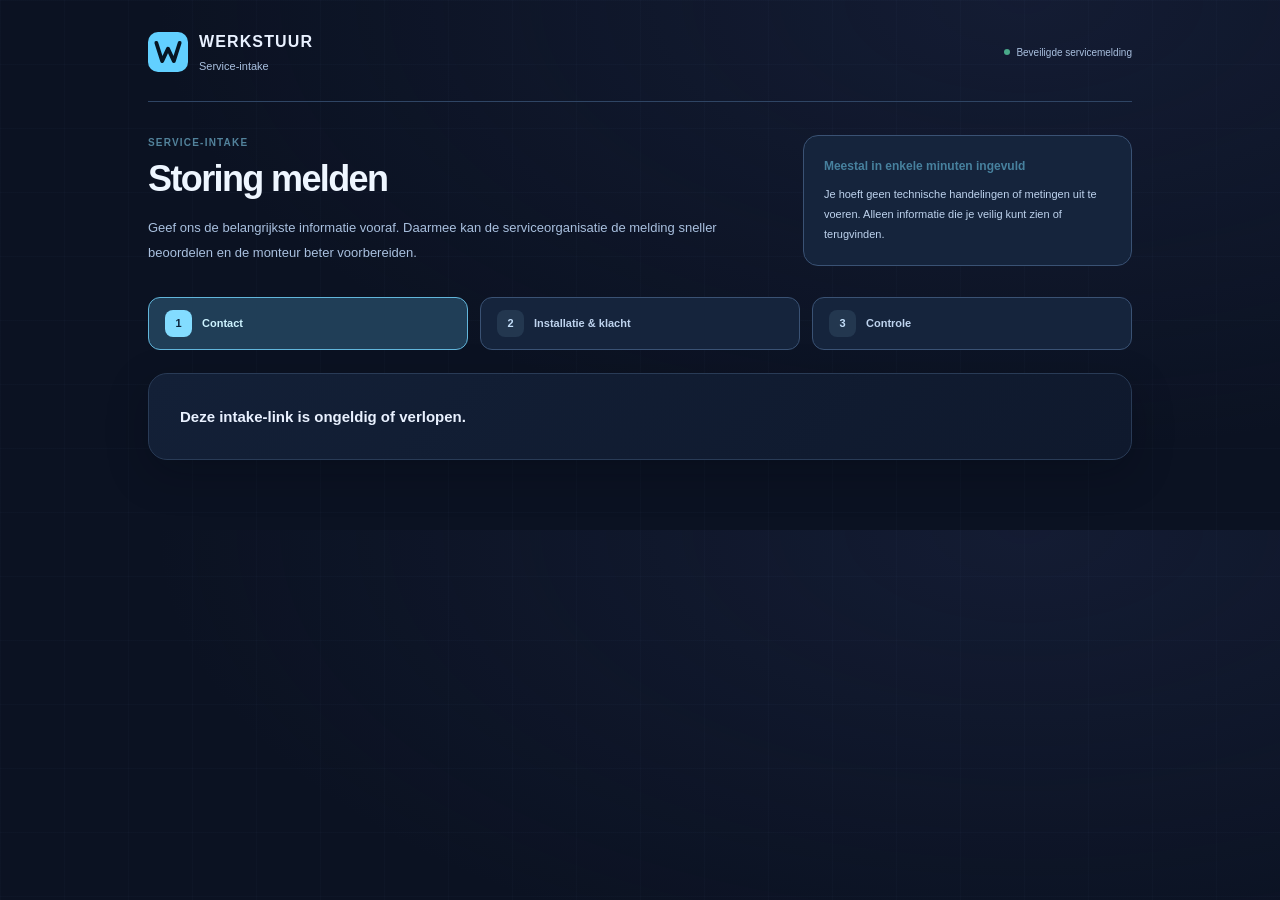
==== commit 17a203bc: "Build high-tech owner and company workspaces Add distinct owner, company administration and technici" ====
--- a/intake.html
+++ b/intake.html
@@ -7,6 +7,8 @@
 <title>Werkstuur – Service-intake</title>
 
 <link rel="stylesheet" href="/workspace-v200.css"><meta name="robots" content="noindex,nofollow">
+<link rel="stylesheet" href="/refinements-v203.css">
+<link rel="stylesheet" href="/command-v210.css">
 </head>
 <body class="intake-page">
 <div class="shell">
@@ -14,9 +16,9 @@
 <section class="hero"><div><div class="eyebrow">Service-intake</div><h1 id="title">Storing melden</h1><div class="lead">Geef ons de belangrijkste informatie vooraf. Daarmee kan de serviceorganisatie de melding sneller beoordelen en de monteur beter voorbereiden.</div></div><aside class="hero-note"><b>Meestal in enkele minuten ingevuld</b><span>Je hoeft geen technische handelingen of metingen uit te voeren. Alleen informatie die je veilig kunt zien of terugvinden.</span></aside></section>
 <div class="progress" aria-label="Voortgang"><div class="progress-step active" data-progress="1"><i>1</i><span>Contact</span></div><div class="progress-step" data-progress="2"><i>2</i><span>Installatie &amp; klacht</span></div><div class="progress-step" data-progress="3"><i>3</i><span>Controle</span></div></div>
 <div id="form" class="card">
-<section class="step" data-step="1"><div class="stephead"><div><div class="eyebrow">Contact</div><h2>Wie kunnen we bereiken?</h2><p>Deze gegevens worden alleen gebruikt voor de servicemelding en eventuele vervolgvragen.</p></div><span class="stepno">Stap 1 van 3</span></div><div class="grid2"><div class="field"><label class="required">Naam</label><input id="customer" autocomplete="name" placeholder="Voor- en achternaam"></div><div class="field"><label class="required">Plaats</label><input id="city" autocomplete="address-level2" placeholder="Plaats"></div><div class="field"><label>Telefoon <small>optioneel</small></label><input id="phone" autocomplete="tel" inputmode="tel" placeholder="06 …"></div><div class="field"><label>E-mail <small>optioneel</small></label><input id="email" autocomplete="email" inputmode="email" placeholder="naam@voorbeeld.nl"></div></div><div id="step1Error" class="err hidden" role="alert"></div></section>
-<section class="step hidden" data-step="2"><div class="stephead"><div><div class="eyebrow">Installatie &amp; klacht</div><h2>Wat speelt er?</h2><p>Kies wat je weet. Model en serienummer mogen leeg blijven als je die niet kunt vinden.</p></div><span class="stepno">Stap 2 van 3</span></div><div class="grid2"><div><div class="field"><label class="required">Type installatie</label><select id="type" onchange="brandOptions()"><option>Laadpaal</option><option>Zonnepanelen</option><option>Thuisbatterij</option><option>Elektro</option></select></div><div class="field"><label class="required">Merk / fabrikant</label><select id="manufacturer" onchange="extraFields()"></select></div><div class="field"><label>Model <small>indien bekend</small></label><input id="model" placeholder="Bijv. Charge Lite / SE8K-RWS"></div><div class="field"><label>Serienummer <small>indien bekend</small></label><input id="serial"></div></div><div><div class="field"><label class="required">Wat is er aan de hand?</label><textarea id="problem" placeholder="Beschrijf kort wat je merkt, sinds wanneer en wat er op het scherm of in de app staat."></textarea></div><div id="extra"></div><div class="upload"><div class="field"><label>Foto <small>optioneel · max. 5 MB</small></label><input id="file" type="file" accept="image/*" onchange="updateFileHint()"></div><div class="filehint" id="fileHint">Een overzichtsfoto of duidelijke foto van een foutmelding kan helpen.</div></div></div></div><div class="safety" style="margin-top:14px"><span>!</span><div><b>Veiligheid eerst</b>Voer geen elektrische metingen uit en open geen behuizing. Bij rook, brandlucht, zichtbare brandschade of een elektrische schok: gebruik de installatie niet en neem direct contact op met een vakbedrijf of nooddienst waar nodig.</div></div><div id="step2Error" class="err hidden" role="alert"></div></section>
-<section class="step hidden" data-step="3"><div class="stephead"><div><div class="eyebrow">Controle</div><h2>Controleer je melding</h2><p>Na verzenden wordt automatisch een servicereferentie aangemaakt.</p></div><span class="stepno">Stap 3 van 3</span></div><div class="summary" id="summary"></div><div class="privacy" id="privacyBox" style="margin-top:16px"></div><div class="field"><label class="checklabel"><input id="privacyAck" type="checkbox"><span>Ik heb de privacy-informatie bij deze servicemelding gelezen.</span></label></div><div id="step3Error" class="err hidden" role="alert"></div></section>
+<section class="step" data-step="1"><div class="stephead"><div><div class="eyebrow">Contact</div><h2>Wie kunnen we bereiken?</h2><p>Deze gegevens worden alleen gebruikt voor de servicemelding en eventuele vervolgvragen.</p></div><span class="stepno">Stap 1 van 3</span></div><div class="grid2"><div class="field"><label class="required" for="customer">Naam</label><input id="customer" autocomplete="name" placeholder="Voor- en achternaam"></div><div class="field"><label class="required" for="city">Plaats</label><input id="city" autocomplete="address-level2" placeholder="Plaats"></div><div class="field"><label for="phone">Telefoon <small>optioneel</small></label><input id="phone" type="tel" autocomplete="tel" inputmode="tel" placeholder="06 …"></div><div class="field"><label for="email">E-mail <small>optioneel</small></label><input id="email" type="email" autocomplete="email" inputmode="email" placeholder="naam@voorbeeld.nl"></div></div><div id="step1Error" class="err hidden" role="alert"></div></section>
+<section class="step hidden" data-step="2"><div class="stephead"><div><div class="eyebrow">Installatie &amp; klacht</div><h2>Wat speelt er?</h2><p>Kies wat je weet. Model en serienummer mogen leeg blijven als je die niet kunt vinden.</p></div><span class="stepno">Stap 2 van 3</span></div><div class="grid2"><div><div class="field"><label class="required" for="type">Type installatie</label><select id="type" onchange="brandOptions()"><option>Laadpaal</option><option>Zonnepanelen</option><option>Thuisbatterij</option><option>Elektro</option></select></div><div class="field"><label class="required" for="manufacturer">Merk / fabrikant</label><select id="manufacturer" onchange="extraFields()"></select></div><div class="field"><label for="model">Model <small>indien bekend</small></label><input id="model" placeholder="Bijv. Charge Lite / SE8K-RWS"></div><div class="field"><label for="serial">Serienummer <small>indien bekend</small></label><input id="serial"></div></div><div><div class="field"><label class="required" for="problem">Wat is er aan de hand?</label><textarea id="problem" maxlength="8000" placeholder="Beschrijf kort wat je merkt, sinds wanneer en wat er op het scherm of in de app staat."></textarea></div><div id="extra"></div><div class="upload"><div class="field"><label for="file">Foto <small>optioneel · max. 5 MB</small></label><input id="file" type="file" accept="image/*" onchange="updateFileHint()"></div><div class="filehint" id="fileHint">Een overzichtsfoto of duidelijke foto van een foutmelding kan helpen.</div></div></div></div><div class="safety" style="margin-top:14px"><span>!</span><div><b>Veiligheid eerst</b>Voer geen elektrische metingen uit en open geen behuizing. Bij rook, brandlucht, zichtbare brandschade of een elektrische schok: gebruik de installatie niet en neem direct contact op met een vakbedrijf of nooddienst waar nodig.</div></div><div id="step2Error" class="err hidden" role="alert"></div></section>
+<section class="step hidden" data-step="3"><div class="stephead"><div><div class="eyebrow">Controle</div><h2>Controleer je melding</h2><p>Na verzenden wordt automatisch een servicereferentie aangemaakt.</p></div><span class="stepno">Stap 3 van 3</span></div><div class="summary" id="summary"></div><div class="privacy" id="privacyBox" style="margin-top:16px"></div><div class="field"><label class="checklabel" for="appOnline"><input id="privacyAck" type="checkbox"><span>Ik heb de privacy-informatie bij deze servicemelding gelezen.</span></label></div><div id="step3Error" class="err hidden" role="alert"></div></section>
 <div class="nav"><button class="btn hidden" id="backBtn" type="button" onclick="prevStep()">← Vorige</button><span></span><button class="btn primary wide" id="nextBtn" type="button" onclick="nextStep()">Verder →</button><button class="btn primary wide hidden" id="sendBtn" type="button" onclick="submitIntake()">Melding versturen →</button></div>
 </div>
 <div id="done" role="status" aria-live="polite" class="done hidden"><div class="done-icon"><svg class="ws-icon" viewBox="0 0 24 24" aria-hidden="true"><path d="m5 12 4 4L19 6"/></svg></div><h2>Melding ontvangen</h2><p>De serviceorganisatie kan je melding nu beoordelen en voorbereiden.</p><div class="successref"><span>Referentie</span><b id="doneRef">—</b></div><p id="doneDetail"></p></div>
@@ -30,15 +32,15 @@
 function nextStep(){if(validateStep(currentStep))setStep(currentStep+1)}function prevStep(){setStep(currentStep-1)}
 function updateFileHint(){let f=file.files[0];fileHint.textContent=f?`${f.name} · ${Math.max(1,Math.round(f.size/1024))} KB geselecteerd`:`Een overzichtsfoto of duidelijke foto van een foutmelding kan helpen.`}
 function brandOptions(){let t=type.value;let defaults=t==="Laadpaal"?["Easee","Alfen","Wallbox","Zaptec","Anders/onbekend"]:t==="Zonnepanelen"?["SolarEdge","GoodWe","Growatt","SMA","Enphase","Anders/onbekend"]:t==="Thuisbatterij"?["SolarEdge","GoodWe","BYD","Huawei","Tesla","Anders/onbekend"]:["Anders/onbekend"];let opts=(window.preflightEnabledBrands&&window.preflightEnabledBrands[t])||defaults;manufacturer.innerHTML=opts.map(x=>`<option>${x}</option>`).join("");extraFields()}
-function extraFields(){let t=type.value,b=manufacturer.value;if(t==="Laadpaal"){let brand=b==="Easee"?`<div class="field"><label>Ziet u de laadpaal in de Easee-app als online?</label><select id="appOnline"><option value="">Onbekend</option><option value="online">Online</option><option value="offline">Offline</option></select></div><div class="field"><label>Welke status toont de Easee-app?</label><input id="appStatus" placeholder="Bijv. wachten, laden, authenticatie"></div><div class="field"><label>Is er een laadschema actief?</label><select id="scheduleActive"><option value="">Onbekend</option><option value="ja">Ja</option><option value="nee">Nee</option></select></div><div class="field"><label>Gebruikt de installatie een Equalizer / load balancing?</label><select id="equalizerPresent"><option value="">Onbekend</option><option value="ja">Ja</option><option value="nee">Nee</option></select></div><div class="field"><label>Wanneer werkte laden voor het laatst?</label><input id="lastSuccessful" placeholder="Bijv. gisterenavond"></div>`:"";extra.innerHTML=`<div class="field"><label>Welke kleur / status ziet u?</label><select id="led"><option value="">Onbekend</option><option>rood</option><option>groen</option><option>blauw</option><option>oranje</option></select></div><div class="field"><label>Laadt de auto bij een andere laadpaal?</label><select id="vehicle"><option value="">Onbekend</option><option value="ja">Ja</option><option value="nee">Nee</option></select></div><div class="field"><label>Foutcode <small>indien bekend</small></label><input id="errorCode"></div>${brand}`}
-else if(t==="Zonnepanelen"){if(b==="SolarEdge")extra.innerHTML=`<div class="field"><label>Huidige productie / status</label><input id="production"></div><div class="field"><label>Foutcode uit SetApp / monitoring</label><input id="errorCode"></div><div class="field"><label>Is de installatie zichtbaar in SolarEdge monitoring?</label><select id="monitoringStatus"><option value="">Onbekend</option><option>online</option><option>offline</option></select></div><div class="field"><label>Rode LED</label><select id="redLed"><option value="">Onbekend</option><option>aan</option><option>knippert</option><option>uit</option></select></div><div class="field"><label>Groene LED</label><select id="greenLed"><option value="">Onbekend</option><option>aan</option><option>knippert</option><option>uit</option></select></div><div class="field"><label>Blauwe LED</label><select id="blueLed"><option value="">Onbekend</option><option>aan</option><option>knippert</option><option>uit</option></select></div><div class="field"><label>Wat gebeurde vlak voordat het probleem begon?</label><input id="recentEvent" placeholder="Bijv. stroomuitval / onbekend"></div>`;else if(b==="GoodWe")extra.innerHTML=`<div class="field"><label>Huidige productie / status</label><input id="production"></div><div class="field"><label>Foutmelding uit display / SolarGo / SEMS</label><input id="errorCode"></div><div class="field"><label>Brandt de rode FAULT-led?</label><select id="faultLed"><option value="">Onbekend</option><option>ja</option><option>nee</option></select></div><div class="field"><label>Is de omvormer zichtbaar in SEMS / SolarGo?</label><select id="monitoringStatus"><option value="">Onbekend</option><option>online</option><option>offline</option></select></div><div class="field"><label>Is er normaal stroom aanwezig in woning / gebouw?</label><select id="sitePower"><option value="">Onbekend</option><option value="ja">Ja</option><option value="nee">Nee</option></select></div>`;else extra.innerHTML=`<div class="field"><label>Huidige productie / status</label><input id="production"></div><div class="field"><label>Foutcode</label><input id="errorCode"></div>`}
-else if(t==="Thuisbatterij"){let bfield=b==="GoodWe"?`<div class="field"><label>Is het systeem zichtbaar in SEMS / SolarGo?</label><select id="monitoringStatus"><option value="">Onbekend</option><option>online</option><option>offline</option></select></div><div class="field"><label>BMS-warning / status</label><input id="bmsWarning"></div>`:b==="SolarEdge"?`<div class="field"><label>Is het systeem zichtbaar in SolarEdge monitoring?</label><select id="monitoringStatus"><option value="">Onbekend</option><option>online</option><option>offline</option></select></div>`:"";extra.innerHTML=`<div class="field"><label>State of Charge / percentage</label><input id="soc"></div><div class="field"><label>Firmware / versie <small>indien bekend</small></label><input id="firmware"></div>${bfield}`}
-else extra.innerHTML=`<div class="field"><label>Automaat / aardlek status zoals zichtbaar <small>niet resetten</small></label><input id="breaker"></div>`}
+function extraFields(){let t=type.value,b=manufacturer.value;if(t==="Laadpaal"){let brand=b==="Easee"?`<div class="field"><label>Ziet u de laadpaal in de Easee-app als online?</label><select id="appOnline"><option value="">Onbekend</option><option value="online">Online</option><option value="offline">Offline</option></select></div><div class="field"><label for="appStatus">Welke status toont de Easee-app?</label><input id="appStatus" placeholder="Bijv. wachten, laden, authenticatie"></div><div class="field"><label for="scheduleActive">Is er een laadschema actief?</label><select id="scheduleActive"><option value="">Onbekend</option><option value="ja">Ja</option><option value="nee">Nee</option></select></div><div class="field"><label for="equalizerPresent">Gebruikt de installatie een Equalizer / load balancing?</label><select id="equalizerPresent"><option value="">Onbekend</option><option value="ja">Ja</option><option value="nee">Nee</option></select></div><div class="field"><label for="lastSuccessful">Wanneer werkte laden voor het laatst?</label><input id="lastSuccessful" placeholder="Bijv. gisterenavond"></div>`:"";extra.innerHTML=`<div class="field"><label for="led">Welke kleur / status ziet u?</label><select id="led"><option value="">Onbekend</option><option>rood</option><option>groen</option><option>blauw</option><option>oranje</option></select></div><div class="field"><label for="vehicle">Laadt de auto bij een andere laadpaal?</label><select id="vehicle"><option value="">Onbekend</option><option value="ja">Ja</option><option value="nee">Nee</option></select></div><div class="field"><label for="errorCode">Foutcode <small>indien bekend</small></label><input id="errorCode"></div>${brand}`}
+else if(t==="Zonnepanelen"){if(b==="SolarEdge")extra.innerHTML=`<div class="field"><label for="production">Huidige productie / status</label><input id="production"></div><div class="field"><label for="errorCode">Foutcode uit SetApp / monitoring</label><input id="errorCode"></div><div class="field"><label for="monitoringStatus">Is de installatie zichtbaar in SolarEdge monitoring?</label><select id="monitoringStatus"><option value="">Onbekend</option><option>online</option><option>offline</option></select></div><div class="field"><label for="redLed">Rode LED</label><select id="redLed"><option value="">Onbekend</option><option>aan</option><option>knippert</option><option>uit</option></select></div><div class="field"><label for="greenLed">Groene LED</label><select id="greenLed"><option value="">Onbekend</option><option>aan</option><option>knippert</option><option>uit</option></select></div><div class="field"><label for="blueLed">Blauwe LED</label><select id="blueLed"><option value="">Onbekend</option><option>aan</option><option>knippert</option><option>uit</option></select></div><div class="field"><label for="recentEvent">Wat gebeurde vlak voordat het probleem begon?</label><input id="recentEvent" placeholder="Bijv. stroomuitval / onbekend"></div>`;else if(b==="GoodWe")extra.innerHTML=`<div class="field"><label for="production">Huidige productie / status</label><input id="production"></div><div class="field"><label for="errorCode">Foutmelding uit display / SolarGo / SEMS</label><input id="errorCode"></div><div class="field"><label for="faultLed">Brandt de rode FAULT-led?</label><select id="faultLed"><option value="">Onbekend</option><option>ja</option><option>nee</option></select></div><div class="field"><label for="monitoringStatus">Is de omvormer zichtbaar in SEMS / SolarGo?</label><select id="monitoringStatus"><option value="">Onbekend</option><option>online</option><option>offline</option></select></div><div class="field"><label for="sitePower">Is er normaal stroom aanwezig in woning / gebouw?</label><select id="sitePower"><option value="">Onbekend</option><option value="ja">Ja</option><option value="nee">Nee</option></select></div>`;else extra.innerHTML=`<div class="field"><label for="production">Huidige productie / status</label><input id="production"></div><div class="field"><label for="errorCode">Foutcode</label><input id="errorCode"></div>`}
+else if(t==="Thuisbatterij"){let bfield=b==="GoodWe"?`<div class="field"><label for="monitoringStatus">Is het systeem zichtbaar in SEMS / SolarGo?</label><select id="monitoringStatus"><option value="">Onbekend</option><option>online</option><option>offline</option></select></div><div class="field"><label for="bmsWarning">BMS-warning / status</label><input id="bmsWarning"></div>`:b==="SolarEdge"?`<div class="field"><label for="monitoringStatus">Is het systeem zichtbaar in SolarEdge monitoring?</label><select id="monitoringStatus"><option value="">Onbekend</option><option>online</option><option>offline</option></select></div>`:"";extra.innerHTML=`<div class="field"><label for="soc">State of Charge / percentage</label><input id="soc"></div><div class="field"><label for="firmware">Firmware / versie <small>indien bekend</small></label><input id="firmware"></div>${bfield}`}
+else extra.innerHTML=`<div class="field"><label for="breaker">Automaat / aardlek status zoals zichtbaar <small>niet resetten</small></label><input id="breaker"></div>`}
 function addSummary(label,value){let row=document.createElement("div");row.className="summary-row";let a=document.createElement("span"),b=document.createElement("b");a.textContent=label;b.textContent=value||"—";row.append(a,b);summary.appendChild(row)}
 function renderSummary(){summary.innerHTML="";addSummary("Naam",customer.value.trim());addSummary("Plaats",city.value.trim());addSummary("Contact",[phone.value.trim(),email.value.trim()].filter(Boolean).join(" · ")||"Niet opgegeven");addSummary("Installatie",`${type.value} · ${manufacturer.value}${model.value.trim()?` · ${model.value.trim()}`:""}`);addSummary("Probleem",problem.value.trim());addSummary("Foto",file.files[0]?.name||"Geen foto toegevoegd")}
-async function init(){try{let r=await fetch(`/api/public-info?token=${encodeURIComponent(token)}`);if(!r.ok){form.innerHTML='<div class="step"><b>Deze intake-link is ongeldig of verlopen.</b></div>';return}let d=await r.json();portalInfo=d;document.documentElement.style.setProperty('--accent',d.brand_accent||'#168ec0');title.textContent=`${d.customer_portal_title||'Storing melden'} bij ${d.company}`;brandCompany.textContent=d.company||"Service-intake";document.title=(d.brand_name||'Werkstuur')+' · '+(d.customer_portal_title||'Service-intake');window.preflightEnabledBrands=d.enabled_brands||{};let company=d.company||"de serviceorganisatie";privacyBox.textContent="";let intro=document.createElement("div");intro.textContent=`${company} gebruikt de gegevens die u hier invult om uw servicemelding te beoordelen, contact met u op te nemen en een monteur voor te bereiden. Deel alleen gegevens die nodig zijn voor de storing.`;privacyBox.appendChild(intro);if(d.privacy_url){let link=document.createElement("a");link.href=d.privacy_url;link.target="_blank";link.rel="noopener noreferrer";link.textContent="Lees de volledige privacyverklaring";privacyBox.appendChild(link)}else if(d.support_email){let ex=document.createElement("div");ex.style.marginTop="7px";ex.textContent=`Privacyvragen: ${d.support_email}`;privacyBox.appendChild(ex)}let allowed=d.enabled_service_types||["Laadpaal","Zonnepanelen","Thuisbatterij","Elektro"];type.innerHTML=allowed.map(x=>`<option>${x}</option>`).join("");brandOptions()}catch(e){form.innerHTML='<div class="step"><b>De intake kon niet worden geladen. Probeer het later opnieuw.</b></div>'}}
+async function init(){form.inert=true;try{let r=await fetch(`/api/public-info?token=${encodeURIComponent(token)}`);if(!r.ok){form.innerHTML='<div class="step"><b>Deze intake-link is ongeldig of verlopen.</b></div>';return}let d=await r.json();portalInfo=d;document.documentElement.style.setProperty('--accent',d.brand_accent||'#168ec0');title.textContent=`${d.customer_portal_title||'Storing melden'} bij ${d.company}`;brandCompany.textContent=d.company||"Service-intake";document.title=(d.brand_name||'Werkstuur')+' · '+(d.customer_portal_title||'Service-intake');window.preflightEnabledBrands=d.enabled_brands||{};let company=d.company||"de serviceorganisatie";privacyBox.textContent="";let intro=document.createElement("div");intro.textContent=`${company} gebruikt de gegevens die u hier invult om uw servicemelding te beoordelen, contact met u op te nemen en een monteur voor te bereiden. Deel alleen gegevens die nodig zijn voor de storing.`;privacyBox.appendChild(intro);if(d.privacy_url){let link=document.createElement("a");link.href=d.privacy_url;link.target="_blank";link.rel="noopener noreferrer";link.textContent="Lees de volledige privacyverklaring";privacyBox.appendChild(link)}else if(d.support_email){let ex=document.createElement("div");ex.style.marginTop="7px";ex.textContent=`Privacyvragen: ${d.support_email}`;privacyBox.appendChild(ex)}let allowed=d.enabled_service_types||["Laadpaal","Zonnepanelen","Thuisbatterij","Elektro"];type.innerHTML=allowed.map(x=>`<option>${x}</option>`).join("");brandOptions()}catch(e){form.innerHTML='<div class="step" role="alert"><b>De intake kon niet worden geladen. Probeer het later opnieuw.</b></div>'}finally{form.inert=false}}
 async function fileData(){let f=file.files[0];if(!f)return null;if(f.size>5*1024*1024){throw new Error("De foto is groter dan 5 MB.")}let b64=await new Promise((res,rej)=>{let r=new FileReader();r.onload=()=>res(String(r.result).split(",")[1]);r.onerror=rej;r.readAsDataURL(f)});return {name:f.name,type:f.type,data_base64:b64}}
-async function submitIntake(){showError("step3Error","");if(!privacyAck.checked){showError("step3Error","Bevestig eerst dat je de privacy-informatie hebt gelezen.");return}sendBtn.disabled=true;sendBtn.textContent="Versturen…";try{let t=type.value,e={photo_present:!!file.files[0],manufacturer:manufacturer.value,model:model.value,serial:serial.value};if(t==="Laadpaal"){e.led=byId("led")?.value;e.vehicle_tested=byId("vehicle")?.value;e.error_code=byId("errorCode")?.value;e.app_online=byId("appOnline")?.value;e.app_status=byId("appStatus")?.value;e.schedule_active=byId("scheduleActive")?.value;e.equalizer_present=byId("equalizerPresent")?.value;e.last_successful=byId("lastSuccessful")?.value}else if(t==="Zonnepanelen"){e.production=byId("production")?.value;e.error_code=byId("errorCode")?.value;e.monitoring_status=byId("monitoringStatus")?.value;e.red_led=byId("redLed")?.value;e.green_led=byId("greenLed")?.value;e.blue_led=byId("blueLed")?.value;e.recent_event=byId("recentEvent")?.value;e.fault_led=byId("faultLed")?.value;e.site_power=byId("sitePower")?.value}else if(t==="Thuisbatterij"){e.soc=byId("soc")?.value;e.firmware=byId("firmware")?.value;e.monitoring_status=byId("monitoringStatus")?.value;e.bms_warning=byId("bmsWarning")?.value}else e.breaker=byId("breaker")?.value;let payload={token,privacy_acknowledged:true,customer:customer.value.trim(),city:city.value.trim(),phone:phone.value.trim(),email:email.value.trim(),type:t,problem:problem.value.trim(),extra:e,intake_seconds:Math.round((Date.now()-started)/1000),file:await fileData()};let r=await fetch("/api/public-intake",{method:"POST",headers:{"Content-Type":"application/json"},body:JSON.stringify(payload)});let d=await r.json();if(!r.ok)throw new Error(d.error||"Versturen mislukt");form.classList.add("hidden");document.querySelector(".progress").classList.add("hidden");done.classList.remove("hidden");doneRef.textContent=d.case_no||"—";doneDetail.textContent=d.missing?.length?`De planner kan nog aanvullende informatie opvragen: ${d.missing.join(", ")}.`:`De melding bevat voldoende informatie voor de eerste beoordeling.`;window.scrollTo({top:0,behavior:"smooth"})}catch(e){showError("step3Error",e.message||"Versturen mislukt. Probeer opnieuw.")}finally{sendBtn.disabled=false;sendBtn.textContent="Melding versturen →"}}
+async function submitIntake(){if(sendBtn.disabled)return;if(!validateStep(1)){setStep(1);return}if(!validateStep(2)){setStep(2);return}showError("step3Error","");if(!privacyAck.checked){showError("step3Error","Bevestig eerst dat je de privacy-informatie hebt gelezen.");return}const inputs=[...form.querySelectorAll("input,select,textarea,button")],disabled=inputs.map(control=>control.disabled);inputs.forEach(control=>control.disabled=true);sendBtn.textContent="Versturen…";try{let t=type.value,e={photo_present:!!file.files[0],manufacturer:manufacturer.value,model:model.value,serial:serial.value};if(t==="Laadpaal"){e.led=byId("led")?.value;e.vehicle_tested=byId("vehicle")?.value;e.error_code=byId("errorCode")?.value;e.app_online=byId("appOnline")?.value;e.app_status=byId("appStatus")?.value;e.schedule_active=byId("scheduleActive")?.value;e.equalizer_present=byId("equalizerPresent")?.value;e.last_successful=byId("lastSuccessful")?.value}else if(t==="Zonnepanelen"){e.production=byId("production")?.value;e.error_code=byId("errorCode")?.value;e.monitoring_status=byId("monitoringStatus")?.value;e.red_led=byId("redLed")?.value;e.green_led=byId("greenLed")?.value;e.blue_led=byId("blueLed")?.value;e.recent_event=byId("recentEvent")?.value;e.fault_led=byId("faultLed")?.value;e.site_power=byId("sitePower")?.value}else if(t==="Thuisbatterij"){e.soc=byId("soc")?.value;e.firmware=byId("firmware")?.value;e.monitoring_status=byId("monitoringStatus")?.value;e.bms_warning=byId("bmsWarning")?.value}else e.breaker=byId("breaker")?.value;let payload={token,privacy_acknowledged:true,customer:customer.value.trim(),city:city.value.trim(),phone:phone.value.trim(),email:email.value.trim(),type:t,problem:problem.value.trim(),extra:e,intake_seconds:Math.round((Date.now()-started)/1000),file:await fileData()};let r=await fetch("/api/public-intake",{method:"POST",headers:{"Content-Type":"application/json"},body:JSON.stringify(payload)});let d=await r.json();if(!r.ok)throw new Error(d.error||"Versturen mislukt");form.classList.add("hidden");document.querySelector(".progress").classList.add("hidden");done.classList.remove("hidden");doneRef.textContent=d.case_no||"—";doneDetail.textContent=d.missing?.length?`De planner kan nog aanvullende informatie opvragen: ${d.missing.join(", ")}.`:`De melding bevat voldoende informatie voor de eerste beoordeling.`;window.scrollTo({top:0,behavior:"smooth"})}catch(e){showError("step3Error",e instanceof TypeError?"Geen verbinding. Je invoer blijft staan. Controleer eerst of je al een bevestiging hebt ontvangen voordat je opnieuw verstuurt.":e.message||"Versturen mislukt. Je invoer blijft staan.")}finally{inputs.forEach((control,index)=>{if(control.isConnected)control.disabled=disabled[index]});sendBtn.disabled=false;sendBtn.textContent="Melding versturen →"}}
 init();
 </script>
 <script src="/intake-ui-v200.js"></script></body>
--- a/workspace-v200.css
+++ b/workspace-v200.css
@@ -33,3 +33,5 @@
 .intake-page .lead,.intake-page .stephead p,.intake-page .field label,.intake-page .filehint,.intake-page .summary-row>span,.intake-page .privacy,.intake-page .done p,.intake-page .secure,.intake-page .brandcopy span{color:#526d82}
 .intake-page .progress-step,.intake-page .stepno,.intake-page .field label small{color:#5e778b}
 .cc-login-form .field label,.cc-login-form .sub,.cc-login-foot{color:#546f83}
+
+.app>main .cc-nextpanel .eyebrow,.app>main .ws-report-header .eyebrow{color:#88cce4}.app>main .ws-report-header .sub{color:#c2d8e5}
--- a/refinements-v203.css
+++ b/refinements-v203.css
@@ -0,0 +1,22 @@
+.ws-draft-state{font-size:11px;color:#426878;display:inline-flex;align-items:center;gap:7px;padding:7px 10px;border:1px solid #d5e6e9;background:#f1f8f7;border-radius:9px;white-space:nowrap}
+.ws-draft-state:before{content:"";width:6px;height:6px;border-radius:50%;background:#209879}
+.ws-draft-state.pending{color:#785013;border-color:#ead5aa;background:#fff8e9}.ws-draft-state.pending:before{background:#bc8224}
+.ws-next-step{padding:16px 18px;margin:14px 0;background:#eef8fc;border:1px solid #c7e7f3;border-left:3px solid #269fc6;border-radius:12px;color:#23485c;line-height:1.6;font-size:13px}
+.ws-next-step b{display:block;margin-bottom:5px;color:#173b50;font-size:14px}.ws-next-step.urgent{background:#fff4ed;border-color:#edc7af;border-left-color:#c75c29;color:#773d20}
+.ws-analysis-confidence{display:flex;gap:12px;flex-wrap:wrap;align-items:center;margin:12px 0;color:#375e73;font-size:12px}
+.ws-analysis-confidence small{display:block;font-size:11px;line-height:1.5;color:#526d82;flex-basis:100%}
+.ws-analysis-evidence{padding:12px 0;border-top:1px solid #dce7ed;font-size:12px;color:#3f6174;line-height:1.7}.ws-analysis-evidence ul{padding-left:20px;margin:7px 0}
+.field [aria-invalid=true]{border-color:#bd493c!important;box-shadow:0 0 0 3px #bd493c15!important}
+.msg:not(:empty){padding:12px 14px;border-radius:10px;background:#edf4fa;color:#24485f;line-height:1.6;margin-top:15px}
+button:focus-visible,a:focus-visible,summary:focus-visible{outline:3px solid #1487b3;outline-offset:3px}
+.ws-backup-info{margin-top:12px;font-size:12px;line-height:1.7;color:#526d82}.ws-backup-actions{display:flex;flex-wrap:wrap;gap:10px}
+@media(max-width:760px){
+ .app>main{padding-bottom:calc(40px + env(safe-area-inset-bottom));padding-left:max(14px,env(safe-area-inset-left));padding-right:max(14px,env(safe-area-inset-right))}
+ .ws-mobile-toggle,.ws-mobile-search.ws-iconbutton,.ws-case-tabs button,.btn,.cc-login-help,.cc-login-back{min-height:44px}.ws-mobile-toggle,.ws-mobile-search.ws-iconbutton{min-width:44px}
+ .ws-case-top{position:sticky;top:72px;z-index:25;background:#f3f6faf5;backdrop-filter:blur(12px);padding:10px 0;margin-top:-10px;flex-wrap:wrap;border-bottom:1px solid #dae5ed}
+ .ws-case-top .ws-draft-state{order:3;flex-basis:100%;justify-content:center}.ws-case-top .btn{font-size:12px}
+ .ws-analysis-meta,.ws-analysis-heading,.cc-inline-actions{flex-wrap:wrap;gap:10px}.ws-analysis-meta b{white-space:normal}.cc-inline-actions .btn{flex:1;min-width:140px}
+ .ws-case-tabs{scroll-padding-inline:10px}.ws-case-tabs button{flex-shrink:0}.ws-next-step{font-size:13px;padding:14px}
+ .kv>span,.ws-case-hero h2,.ws-file-info b,.ws-analysis-heading span{overflow-wrap:anywhere;min-width:0}.ws-toaststack{bottom:calc(15px + env(safe-area-inset-bottom))}
+ .ws-backup-actions .btn{width:100%;justify-content:center}.attachment{flex-wrap:wrap}.attachment>a{margin-left:auto}
+}
--- a/command-v210.css
+++ b/command-v210.css
@@ -0,0 +1,140 @@
+/* Werkstuur Command — one design system for owner, company and technician. */
+:root{color-scheme:dark;--bg:#080d19;--panel:#10192c;--panel-soft:#121f34;--line:#22324a;--text:#e9f1ff;--muted:#9eafc8;--action:#7cdaff;--good:#69e5bb;--warn:#ffd38b;--danger:#ff96a2;--side:#080f1f;--shadow:0 14px 40px #02060e40;--radius:18px}
+body{background:radial-gradient(ellipse at 80% 0,#18274d55,transparent 48%),var(--bg);color:var(--text)}
+body::before{content:"";position:fixed;inset:0;pointer-events:none;background-image:linear-gradient(#718cc908 1px,transparent 1px),linear-gradient(90deg,#718cc908 1px,transparent 1px);background-size:64px 64px;z-index:-1}
+body .app>aside{background:linear-gradient(180deg,#0c1429,#080f1e);border-color:#22324a}
+body .app>main{max-width:1660px;padding-bottom:64px}
+body .cc-workspacebar{background:transparent;border-color:#243249}
+body .cc-brandcopy strong{letter-spacing:.12em;font-size:14px}
+body .cc-brandcopy span{color:#93a4c3;font-size:10px;letter-spacing:.05em}
+body .cc-navlabel{color:#788cae}
+body .cc-nav button{color:#aab8d0;border-radius:11px;min-height:48px}
+body .cc-nav button.active{background:linear-gradient(100deg,#123c56,#172744);border-color:#376480;box-shadow:inset 3px 0 #68d8ff,0 3px 16px #25b5e715;color:#c5f1ff}
+body .cc-nav button:hover{background:#1a2943}
+body .cc-profile{border-color:#25354b}
+body .cc-avatar,body .ws-user-avatar{background:linear-gradient(135deg,#203e59,#282443);color:#bcecff;border:1px solid #42617f}
+body .cc-profilecopy span{color:#9aaccc}
+body .ws-workspace-icon,body .ws-iconbutton,body .ws-mobile-toggle{background:#142139;color:#a7d9f3;border-color:#304362}
+body .cc-workspace-pill{background:#15233d;color:#a8c4e8;border-color:#314968;white-space:nowrap}
+body .ws-global-search,body .cc-search,body .cc-casebar select{background:#0d1628;border-color:#2b3d59;color:#bfd1ec}
+body .ws-global-search input,body .cc-search input{color:#dceaff}
+body .ws-global-search kbd{background:#1d2b44;border-color:#33445d;color:#a7bbd9}
+body .ws-breadcrumb{color:#89a0c5}
+body .ws-breadcrumb strong{color:#c2d3ef}
+body .cc-pagehead h2,body .top h2{font-size:34px;color:#f0f5ff;letter-spacing:-.04em}
+body .app>main .eyebrow,body .cc-kicker{color:#87c9eb;letter-spacing:.14em}
+body .app>main .sub,body .app>main .field label,body .app>main .kv>span:first-child,body .app>main .note small,body .app>main .ws-file-info small,body .app>main .cc-metric span,body .app>main .cc-workspace-label,body .app>main .ws-case-note,body .app>main .ws-side-score small,body .app>main .ws-case-tabs button,body .app>main .cc-orgmeta small,body .app>main .cc-techdetails summary{color:#a2b4ce}
+body .card,body .cc-panel,body .cc-metric,body .cc-orgcard,body .cc-createorg,body .ws-work-card,body .cc-hubcard,body .cc-managecard,body .cc-pilot-context,body .metric{background:linear-gradient(135deg,#132037,#0f192d);border-color:#293b56;box-shadow:var(--shadow);color:var(--text)}
+body .cc-metric{position:relative;overflow:hidden;border-radius:16px}
+body .cc-metric:after{content:"";position:absolute;inset:0 0 auto;height:1px;background:linear-gradient(90deg,transparent,#57a8d4aa,transparent)}
+body .cc-metricicon{background:#15334b;color:#8de4ff;border:1px solid #2c536b}
+body .cc-metric small{color:#b8cbe6}
+body .cc-metric b{color:#f0f7ff}
+body .cc-metric.attention .cc-metricicon{background:#352b21;color:#ffd594;border-color:#665032}
+body .cc-metric.readiness .cc-metricicon{background:#183b3a;color:#7de5c5;border-color:#2b6260}
+body .cc-panelhead,body .cc-divider,body .kv,body .note,body .cc-table .row,body .ws-modal-head,body .ws-modal-footer{border-color:#293a53}
+body .cc-table .row,body .row{color:#dbe8fc;background:transparent}
+body .cc-table .row.head,body .row.head{color:#9ab0d0;background:#0c1628}
+body .cc-table button.row:hover,body .row:hover{background:#182b45}
+body .ws-casename,body .ws-user b{color:#e4eeff}
+body .ws-casename small,body .ws-case-meta,body .ws-installation small,body .ws-caseid{color:#9ab1d0}
+body .cc-priorityitem{background:#13243a;border-color:#2c4563;color:#ecf5ff}
+body .cc-priorityitem:hover{background:#1b304c}
+body .cc-priorityitem small,body .cc-priorityempty,body .cc-priorityscore{color:#aec2df}
+body .cc-nextpanel,body .cc-info{background:linear-gradient(135deg,#183855,#1c2347);border-color:#39517a}
+body .cc-nextpanel p,body .cc-info p{color:#b7cde8}
+body .btn{background:#17243b;color:#d1e6ff;border-color:#354964;min-height:44px;border-radius:11px}
+body .btn:hover{background:#233750;border-color:#6a93b9;box-shadow:0 3px 14px #07132950}
+body .btn.primary{background:linear-gradient(120deg,#67d9ff,#9cceff);border-color:#92e2ff;color:#061727;box-shadow:0 5px 18px #4fb9ff24}
+body .btn.primary:hover{background:linear-gradient(120deg,#92e7ff,#b2d8ff);box-shadow:0 5px 24px #4fb9ff40}
+body .btn-danger{color:#ffc0c7;background:#382232;border-color:#7d4557}
+body .cc-textbtn{color:#8bdcff}
+body .pill{border-color:#3a4c68;background:#192943;color:#bad2f3}
+body .pill.good{background:#15362f;border-color:#2e6959;color:#8ae5c3}
+body .pill.warn{background:#382b24;border-color:#6e5434;color:#ffda9c}
+body .pill.review{background:#2a2444;border-color:#5a4a80;color:#cab8ff}
+body .field input:not([type=checkbox]):not([type=radio]),body .field textarea,body .field select{background:#0b1527;border-color:#354760;color:#e1edff;min-height:46px}
+body input::placeholder,body textarea::placeholder{color:#8196b8;opacity:1}
+body .field input:focus,body .field textarea:focus,body .field select:focus{border-color:#72cfff;box-shadow:0 0 0 3px #5dccff1f}
+body .field input:disabled,body .field select:disabled{opacity:.65}
+body .ws-case-hero{background:linear-gradient(120deg,#152c42,#19213b);border-color:#3a5274}
+body .ws-case-hero h2{color:#f0f6ff}
+body .ws-scoreorb{background:#0f2940;border-color:#3d7091;color:#9ee9ff}
+body .ws-problem,body .note,body .attachment{background:#101c2f;border-color:#2d405b;color:#d4e5fc}
+body .ws-file-icon{background:#1a2d48;color:#87d7ff}
+body .ws-case-tabs{background:#101a2c;border-color:#293c5a}
+body .ws-case-tabs button.active{background:#213d56;color:#b4edff;border-color:#477699}
+body .ws-side-score,body .ws-work-chip{background:#17273f;border-color:#334b68;color:#d4e9ff}
+body .ws-empty{color:#c9daef;background:transparent;border-color:#2f4766}
+body .ws-empty b{color:#d9eaff}body .cc-casebar{background:#111c30;border-color:#2e415e}
+body .ws-empty p,body .ws-empty .ws-icon{color:#9ab3d4}
+body .ws-context-banner{background:#152940;border-color:#365273;color:#c0d9f4}
+body .ws-danger,body .ws-danger-body{background:#231c2c;border-color:#5b384d;color:#eec6d3}
+body .ws-toast{background:#192944;color:#e8f3ff;border-color:#446484;box-shadow:0 15px 50px #0006}
+body .ws-toast.good{border-color:#40987b}body .ws-toast.warn,body .ws-toast.bad{border-color:#b67562}
+body .ws-toast.warn,body .ws-toast.bad{background:#302436}
+body .ws-savebar{background:#111f35;border-color:#355473;color:#d9eaff}
+body .modalbox{background:#111c30;border-color:#3b526e;color:#e4eeff}
+body .ws-analysis-panel,body .ws-analysis-editor,body .ws-analysis-preview,body .ws-analysis-next,body .ws-analysis-confidence,body .ws-analysis-completeness,body .ws-analysis-warning,body .ws-analysis-route,body .ws-analysis-section{background:#12243a;border-color:#355371;color:#d5e6ff}
+body .ws-analysis-warning{background:#332a23;border-color:#795e39;color:#ffddb1}
+body .ws-next-step,body .ws-draft-state{background:#152c42;border-color:#375c7d;color:#b8dff7}
+body .ws-next-step.urgent,body .ws-analysis-warning.urgent{background:#392331;border-color:#815064;color:#ffd0dc}
+body .msg:not(:empty){background:#162a43;border-color:#3c587a;color:#d5e9ff}
+body .ws-analysis-panel h3,body .ws-analysis-panel b{color:#edf6ff}
+body .ws-analysis-panel p,body .ws-analysis-footnote{color:#a8bddc}
+body .ws-analysis-meta,body .ws-analysis-questions,body .ws-analysis-evidence,body .ws-analysis-confidence small,body .ws-backup-info{color:#a8bddc}
+body .ws-analysis-meta b,body .ws-analysis-editor>summary,body .ws-analysis-heading .ws-icon{color:#9cdbff}
+body .ws-analysis-editor,body .ws-analysis-evidence,body .ws-analysis-footnote{border-color:#334f6c}
+body .ws-analysis-editor .field label small{color:#9eb8d6}body .ws-next-step b{color:#e0edff}
+body .ws-draft-state.pending{background:#382d22;color:#ffda9c;border-color:#795c36}
+body .check{background:#132a3b;color:#bfe5ff;border-color:#365570}body .check.warn{background:#382d22;color:#ffda9c;border-color:#795c36}
+body .cc-createbody{background:#111e33}
+body .cc-orgstatus{color:#bbcee7}body .cc-orgstatus i{box-shadow:0 0 12px currentColor}
+body .cc-orgcard.current{border-color:#60bbe3;background:linear-gradient(135deg,#19314a,#122238)}
+body .cc-loginbox{background:#111d32;border-color:#355477;box-shadow:0 25px 100px #0008}
+body .cc-login-form{background:#111d32;color:#e9f1ff}
+body .cc-login-foot{border-color:#30445f}body .cc-login-foot a{color:#91d7ff}
+body .cc-login-intro{background:radial-gradient(ellipse at 100% 0,#4d3e8060,transparent 70%),linear-gradient(150deg,#102c46,#131c33);border-right:1px solid #365078;position:relative;overflow:hidden}
+body .cc-login-intro:after{content:"";position:absolute;width:280px;height:280px;border:1px solid #5caaff30;border-radius:50%;right:-135px;bottom:-75px;box-shadow:0 0 0 34px #77b5ff08,0 0 0 68px #77b5ff05;pointer-events:none}
+body .cc-login-intro h1{font-size:46px;color:#ebf5ff;letter-spacing:-.05em}
+body .cc-login-intro p,body .cc-login-points{color:#b2c9e7}
+body .cc-login-form h2{color:#f2f7ff}body .cc-login-form .field label,body .cc-login-form .sub,body .cc-login-foot{color:#a9bfdd}
+body .cc-login-help,body .cc-login-back{color:#9edcff}
+body .ws-session-splash{background:#0a1426;color:#bbdcf7}
+/* Owner control centre */
+.cmd-hero{position:relative;display:grid;grid-template-columns:minmax(0,1fr) 300px;align-items:center;min-height:302px;overflow:hidden;background:radial-gradient(ellipse at 100% 0,#50448a42,transparent 64%),linear-gradient(115deg,#142c44,#122139 65%,#18203b);border:1px solid #365478;border-radius:23px;padding:38px 42px;box-shadow:0 24px 60px #02091550}
+.cmd-hero:before{content:"";position:absolute;inset:0;background-image:linear-gradient(#69b7e008 1px,transparent 1px),linear-gradient(90deg,#69b7e008 1px,transparent 1px);background-size:35px 35px;pointer-events:none}
+.cmd-hero-copy{position:relative;z-index:1}.cmd-status-chip{display:inline-flex;align-items:center;gap:8px;font-size:10px;letter-spacing:.14em;font-weight:700;color:#b6e9ff;padding:7px 12px;border:1px solid #4782a06e;border-radius:6px;background:#10243c}
+.cmd-status-chip i,.cmd-health-title i{width:6px;height:6px;border-radius:50%;background:#7be7c4;box-shadow:0 0 12px #7be7c48c;display:inline-block}
+.cmd-hero h2{font-size:45px;line-height:1.09;letter-spacing:-.055em;margin:20px 0 16px;color:#f2f8ff}.cmd-hero h2 span{background:linear-gradient(90deg,#79deff,#b7baff);background-clip:text;-webkit-background-clip:text;color:transparent}
+.cmd-hero p{color:#b8cbe4;max-width:415px;font-size:13px;line-height:1.7;margin-bottom:24px}
+.cmd-orbit{position:relative;width:280px;height:254px;margin:auto;pointer-events:none}.cmd-orbit-ring{position:absolute;border-radius:50%;border:1px solid #619ac150;inset:11px 27px 19px}.cmd-orbit-ring.r1{border-style:dashed;transform:rotate(-20deg);border-color:#77bdf745}.cmd-orbit-ring.r2{inset:37px 53px 45px;border-color:#8c94da66;box-shadow:0 0 35px #6d7eef18,inset 0 0 25px #6d7eef16}.cmd-orbit-ring.r3{inset:62px 78px 70px;border-color:#6cceff75}
+.cmd-orbit-core{position:absolute;inset:84px 100px 92px;display:grid;place-items:center;background:linear-gradient(135deg,#87e4ff,#b0b8ff);color:#0b1d38;border-radius:20px;transform:rotate(-8deg);box-shadow:0 0 60px #74cfff55,0 0 0 10px #70c6ff08}.cmd-orbit-core svg{width:56px;height:56px;transform:rotate(8deg)}
+.cmd-orbit-node{position:absolute;width:13px;height:13px;border-radius:50%;background:#8cdfef;border:3px solid #22415f;box-shadow:0 0 17px #68cbf988}.cmd-orbit-node.n1{top:34px;left:54px}.cmd-orbit-node.n2{right:45px;top:165px;background:#bbb0ff}.cmd-orbit-node.n3{left:71px;bottom:39px;background:#78dfbb}.cmd-orbit-caption{position:absolute;bottom:-4px;width:100%;text-align:center;font-size:8px;letter-spacing:.18em;color:#9bb6d7}
+.cmd-stats{display:grid;grid-template-columns:repeat(4,minmax(0,1fr));gap:16px;margin-top:21px}.cmd-stat{padding:20px 23px;background:linear-gradient(135deg,#15223a,#101a2d);border:1px solid #2e425f;border-radius:15px;position:relative;overflow:hidden}.cmd-stat:after{content:"";position:absolute;inset:0 auto 0 0;width:3px;background:linear-gradient(#80d4ff,#a59ff7)}.cmd-stat span{font-size:11px;color:#bfd0e8;display:block}.cmd-stat b{font-size:31px;font-weight:650;letter-spacing:-.03em;color:#f1f7ff;display:block;margin:7px 0 2px}.cmd-stat small{font-size:10px;color:#93abc9}
+.cmd-platform-grid{display:grid;grid-template-columns:minmax(0,1.5fr) minmax(0,1fr);gap:21px}.cmd-company-list{padding:4px 22px 20px}.cmd-company{display:grid;grid-template-columns:40px minmax(0,1fr) auto auto;gap:13px;align-items:center;padding:19px 0;border-bottom:1px solid #263956}.cmd-company:last-child{border-bottom:0}.cmd-company b{font-size:12px;display:block;color:#e4f1ff}.cmd-company small{display:block;color:#9eb5d4;font-size:10px;margin-top:4px}.cmd-company-avatar{width:40px;height:40px;display:grid;place-items:center;border-radius:12px;border:1px solid #405c80;background:linear-gradient(135deg,#203950,#2a2850);color:#b8e7ff;font-size:12px;font-weight:750}.cmd-company .btn{font-size:11px;padding:9px 12px}
+.cmd-monitor>#platformHealth{padding:0 24px 20px}.cmd-health-title{font-size:17px;font-weight:650;display:flex;align-items:center;gap:9px;margin:4px 0 21px}.cmd-health-row{display:flex;justify-content:space-between;gap:14px;padding:11px 0;border-bottom:1px solid #293950;font-size:12px;color:#b8cbe6}.cmd-health-row b{font-size:11px}.cmd-health-time{font-size:9px;color:#97afce;margin:15px 0 12px}.cmd-health-ok{display:flex;align-items:center;gap:7px;font-size:10px;color:#a3cbbd}.cmd-health-ok .ws-icon{width:16px;height:16px}.cmd-monitor-note{padding:17px 23px;font-size:10px;line-height:1.6;color:#8fa8c7;border-top:1px solid #293c56;background:#0b15263b}
+.cmd-flow{padding:24px 28px;border:1px solid #2c405d;border-radius:18px;background:linear-gradient(100deg,#15253c,#1a203a);display:flex;justify-content:space-between;gap:24px;align-items:center}.cmd-flow h3{margin:0;font-size:15px}.cmd-flow-steps{display:grid;grid-template-columns:repeat(4,1fr);gap:20px}.cmd-flow-steps span{font-size:10px;color:#b6cce8}.cmd-flow-steps i{display:block;font-style:normal;font-family:ui-monospace,monospace;color:#92aaff;font-size:11px;margin-bottom:7px}
+/* Company team and customers */
+.cmd-role-strip{display:grid;grid-template-columns:repeat(3,minmax(0,1fr));gap:15px;margin-top:22px}.cmd-role-strip>span{font-size:12px;color:#d0e3ff;border:1px solid #2c425f;border-radius:12px;padding:15px 19px;background:#111e33}.cmd-role-strip small{display:block;font-size:10px;color:#9aafd0;margin:4px 0 0 13px}.cmd-role-strip i{display:inline-block;width:5px;height:5px;border-radius:50%;background:#b6a1ff;margin-right:7px}.cmd-role-strip>span:nth-child(2) i{background:#77d9ff}.cmd-role-strip>span:nth-child(3) i{background:#79e1b4}
+.cmd-support-layout{display:grid;grid-template-columns:minmax(0,1.25fr) minmax(0,1fr);gap:22px;align-items:start}.cmd-support-layout:has(#supportCreateForm.hidden){grid-template-columns:1fr}.cmd-support-list{display:grid;gap:18px}.cmd-support-card{background:linear-gradient(120deg,#15263e,#121b2f);border:1px solid #314b6b;border-radius:18px;padding:23px}.cmd-support-top{display:flex;justify-content:space-between;gap:12px;align-items:center;flex-wrap:wrap;margin-bottom:15px;font-size:10px;color:#a9bddb}.cmd-support-card h3{font-size:17px}.cmd-support-description{white-space:pre-wrap;color:#bfd1ec;font-size:12px;overflow-wrap:anywhere}.cmd-support-card>small{color:#95aecf;font-size:10px}.cmd-support-resolution{margin-top:18px;padding:16px;background:#19372e;border:1px solid #2e6454;border-radius:11px;font-size:12px;color:#b8e0d2}.cmd-support-resolution p{margin:6px 0 0;white-space:pre-wrap}.cmd-support-help{font-size:11px;color:#b1d5f3;line-height:1.7;margin:16px 0}.cmd-support-help:empty{display:none}
+@media(max-width:760px){.cmd-support-layout{display:flex;flex-direction:column-reverse}.cmd-support-layout>*{width:100%}}
+.cmd-team-grid{display:grid;grid-template-columns:repeat(3,minmax(0,1fr));gap:18px}.cmd-team-card{border:1px solid #304763;border-radius:18px;padding:23px;background:radial-gradient(ellipse at 100% 0,#39457230,transparent 70%),linear-gradient(140deg,#15233a,#10192c);box-shadow:var(--shadow);min-width:0}.cmd-team-card-top{display:flex;align-items:center;justify-content:space-between;gap:10px;margin-bottom:19px}.cmd-team-avatar{width:47px;height:47px;display:grid;place-items:center;background:linear-gradient(135deg,#2d4d66,#383356);border:1px solid #607396;border-radius:15px;color:#c8ebff;font-size:14px;font-weight:700}.cmd-team-card h3{font-size:17px;margin-bottom:4px}.cmd-team-email{color:#9fb6d6;font-size:11px;overflow-wrap:anywhere;margin-bottom:18px}.cmd-role-badge{display:inline-flex;align-items:center;gap:7px;font-size:10px;border:1px solid #3e5776;border-radius:7px;padding:6px 9px;background:#192d45;color:#b2d8f7}.cmd-role-badge .ws-icon{width:14px;height:14px}.cmd-team-caption{font-size:10px;color:#91a8c9;margin:16px 0 0}.cmd-team-edit{border-top:1px solid #2e4260;margin-top:20px;padding-top:14px;font-size:11px}.cmd-team-edit summary{color:#92d8ff;cursor:pointer}.cmd-team-edit .btn{font-size:10px}.cmd-inactive{opacity:.72}
+.cmd-customer-toolbar{display:flex;gap:20px;align-items:center;flex-wrap:wrap}.cmd-customer-toolbar .cc-search{flex:1;min-width:230px;padding:0 15px}.cmd-customer-toolbar input[type=search]{width:100%;min-height:45px;background:transparent;border:0;padding:10px 0;font-size:13px;outline:0}.cmd-archive-filter{display:flex;align-items:center;gap:8px;font-size:11px;color:#acbfda}.cmd-customer-layout{display:grid;grid-template-columns:minmax(0,1fr);gap:22px;align-items:start}.cmd-customer-layout:has(.cmd-customer-editor:not(.hidden)){grid-template-columns:minmax(0,1.05fr) minmax(0,1fr)}.cmd-customer-list{display:grid;grid-template-columns:repeat(2,minmax(0,1fr));gap:18px}.cmd-customer-layout:has(.cmd-customer-editor:not(.hidden)) .cmd-customer-list{grid-template-columns:1fr}.cmd-customer-card{border:1px solid #2d4461;border-radius:18px;padding:22px;background:linear-gradient(130deg,#15263d,#111a2e);min-width:0}.cmd-customer-top{display:flex;gap:12px;align-items:center;margin-bottom:18px}.cmd-customer-top>div{flex:1;min-width:0}.cmd-customer-top h3{font-size:16px;margin:0 0 4px;overflow-wrap:anywhere}.cmd-customer-top small{font-size:10px;color:#98b2d4}.cmd-customer-contact{display:flex;justify-content:space-between;flex-wrap:wrap;gap:6px;font-size:11px;color:#c0d3ef;overflow-wrap:anywhere}.cmd-customer-address{font-size:11px;color:#93adce;margin:9px 0 20px}.cmd-customer-footer{padding-top:14px;border-top:1px solid #2e4260;display:flex;align-items:center;justify-content:space-between;flex-wrap:wrap;gap:12px}.cmd-customer-footer small{font-size:10px;color:#95b0d4}.cmd-customer-footer .btn{font-size:11px}.cmd-customer-footer .cc-textbtn{font-size:10px}.cmd-customer-editor{padding:24px;position:sticky;top:20px}.cmd-customer-history{border-top:1px solid #2b405d;margin-top:16px;padding-top:14px;font-size:11px;color:#a9c8ea}.cmd-customer-history summary{cursor:pointer}.cmd-history-row{display:flex;align-items:center;justify-content:space-between;gap:10px;width:100%;padding:12px 0;background:transparent;border:0;border-bottom:1px solid #2b405d;color:#c5daf5;text-align:left;font-size:11px}
+/* Public service intake shares the same visual language. */
+body.intake-page{background:radial-gradient(ellipse at 80% 0,#26315850,transparent 60%),#0b1222}
+body.intake-page .topbar,body.intake-page .stephead,body.intake-page .nav{border-color:#2f4564}
+body.intake-page h1,body.intake-page h2{color:#eef6ff}
+body.intake-page .lead,body.intake-page .stephead p,body.intake-page .field label,body.intake-page .filehint,body.intake-page .summary-row>span,body.intake-page .privacy,body.intake-page .done p,body.intake-page .secure,body.intake-page .brandcopy span{color:#a9c0df}
+body.intake-page .hero-note,body.intake-page .progress-step,body.intake-page .summary-row,body.intake-page .stepno{background:#15243c;border-color:#3a5274;color:#bed3ee}
+body.intake-page .progress-step.active{background:#203e57;border-color:#62b6db;color:#cdf3ff}
+body.intake-page .progress-step i{background:#23374f;color:#c4dffa}
+body.intake-page .progress-step.active i{background:#83dcff;color:#0b233b}
+body.intake-page .err{background:#382435;border-color:#774656;color:#ffc0cc}
+body.intake-page .err,body.intake-page .safety{background:#332735;border-color:#6c465d;color:#ffced7}body.intake-page .done{background:#111e33;border-color:#314e6d}
+@media(max-width:760px){body .cc-workspacebar{background:#0b1324f5}body .ws-case-top{background:#0b1324f5;border-color:#2e425f}}
+@media(max-width:1250px){.cmd-platform-grid{grid-template-columns:1fr}.cmd-monitor{display:block}.cmd-flow{display:block}.cmd-flow-steps{margin-top:22px;gap:16px}.cmd-team-grid{grid-template-columns:repeat(2,minmax(0,1fr))}.cmd-company{grid-template-columns:40px minmax(0,1fr) auto auto}.cmd-hero{grid-template-columns:minmax(0,1fr) 220px;padding:32px}.cmd-orbit{transform:scale(.8);transform-origin:center}.cmd-stats{grid-template-columns:repeat(2,minmax(0,1fr))}}
+@media(max-width:760px){body .app>main{padding-bottom:max(40px,env(safe-area-inset-bottom))}body .cc-workspacebar{margin-bottom:22px}body .cc-pagehead h2,body .top h2{font-size:28px}body .cc-workspace-pill{font-size:8px}body .cc-login-intro h1{font-size:32px}body .cc-login-intro{border-right:0;border-bottom:1px solid #365078}.cmd-hero{display:block;min-height:0;padding:27px 24px;border-radius:19px}.cmd-hero h2{font-size:37px;margin:19px 0 14px;position:relative;z-index:1}.cmd-hero p{font-size:12px;max-width:250px}.cmd-hero .cc-inline-actions{gap:9px;position:relative;z-index:2}.cmd-hero .btn{font-size:11px;padding:10px 12px}.cmd-orbit{position:absolute;right:-82px;top:5px;transform:scale(.7);opacity:.24}.cmd-orbit-caption{display:none}.cmd-status-chip{font-size:8px}.cmd-stats{gap:11px;margin-top:14px}.cmd-stat{padding:17px 18px}.cmd-stat span{font-size:10px}.cmd-stat b{font-size:28px}.cmd-stat small{font-size:9px}.cmd-platform-grid{gap:16px}.cmd-company-list{padding:0 18px 12px}.cmd-company{grid-template-columns:34px minmax(0,1fr) auto;gap:10px;position:relative;padding:16px 0}.cmd-company-avatar{width:34px;height:34px;font-size:10px;border-radius:10px}.cmd-company .pill{font-size:8px;grid-column:2;grid-row:2;justify-self:start;margin-top:-4px}.cmd-company .btn{grid-column:3;grid-row:1 / 3;font-size:10px;padding:9px}.cmd-company b{font-size:11px}.cmd-company small{font-size:9px}.cmd-flow{padding:23px 21px}.cmd-flow-steps{grid-template-columns:repeat(2,1fr);gap:18px}.cmd-role-strip{grid-template-columns:1fr;gap:8px}.cmd-role-strip>span{padding:13px 16px;display:flex;align-items:center;gap:5px;flex-wrap:wrap}.cmd-role-strip small{margin:0 0 0 auto;font-size:9px}.cmd-team-grid{grid-template-columns:1fr;gap:14px}.cmd-team-card{padding:22px}.cmd-team-card-top{margin-bottom:14px}.cmd-customer-list{grid-template-columns:1fr}.cmd-customer-layout:has(.cmd-customer-editor:not(.hidden)){display:flex;flex-direction:column-reverse}.cmd-customer-layout>*{width:100%}.cmd-customer-editor{position:static;padding:22px}.cmd-customer-toolbar{gap:12px}.cmd-customer-toolbar .cc-search{min-width:0;flex-basis:100%}.cmd-customer-toolbar input[type=search]{font-size:16px}.cmd-customer-card{padding:20px}.cmd-customer-top h3{font-size:15px}.cmd-customer-footer{gap:10px}.cmd-customer-footer .btn{font-size:10px;padding:10px 12px}.cmd-customer-footer>.cc-inline-actions{gap:8px;flex:1}.cmd-customer-footer .cc-textbtn{margin-left:auto}.cmd-monitor>#platformHealth{padding:0 20px 20px}.cmd-health-title{font-size:16px}}
+@media(max-width:400px){.cmd-hero{padding:24px 20px}.cmd-hero h2{font-size:34px}.cmd-hero p{max-width:230px}.cmd-hero .btn{font-size:10px}.cmd-stat{padding:15px}.cmd-company{grid-template-columns:30px minmax(0,1fr) auto}.cmd-company-avatar{width:30px;height:30px}.cmd-company .btn{padding:8px}.cmd-orbit{right:-102px}.cmd-stats{gap:9px}}
+@media(prefers-reduced-motion:reduce){*{scroll-behavior:auto!important}}
+@media print{:root{color-scheme:light}body:before{display:none}body .card,body .cc-panel,body .metric,body .row{background:#fff!important;color:#172b3d!important;border-color:#ccd7df!important;box-shadow:none!important}body #reportView *,body #reportView .sub{color:#172b3d!important}body #reportView .pill{background:#fff!important}}
